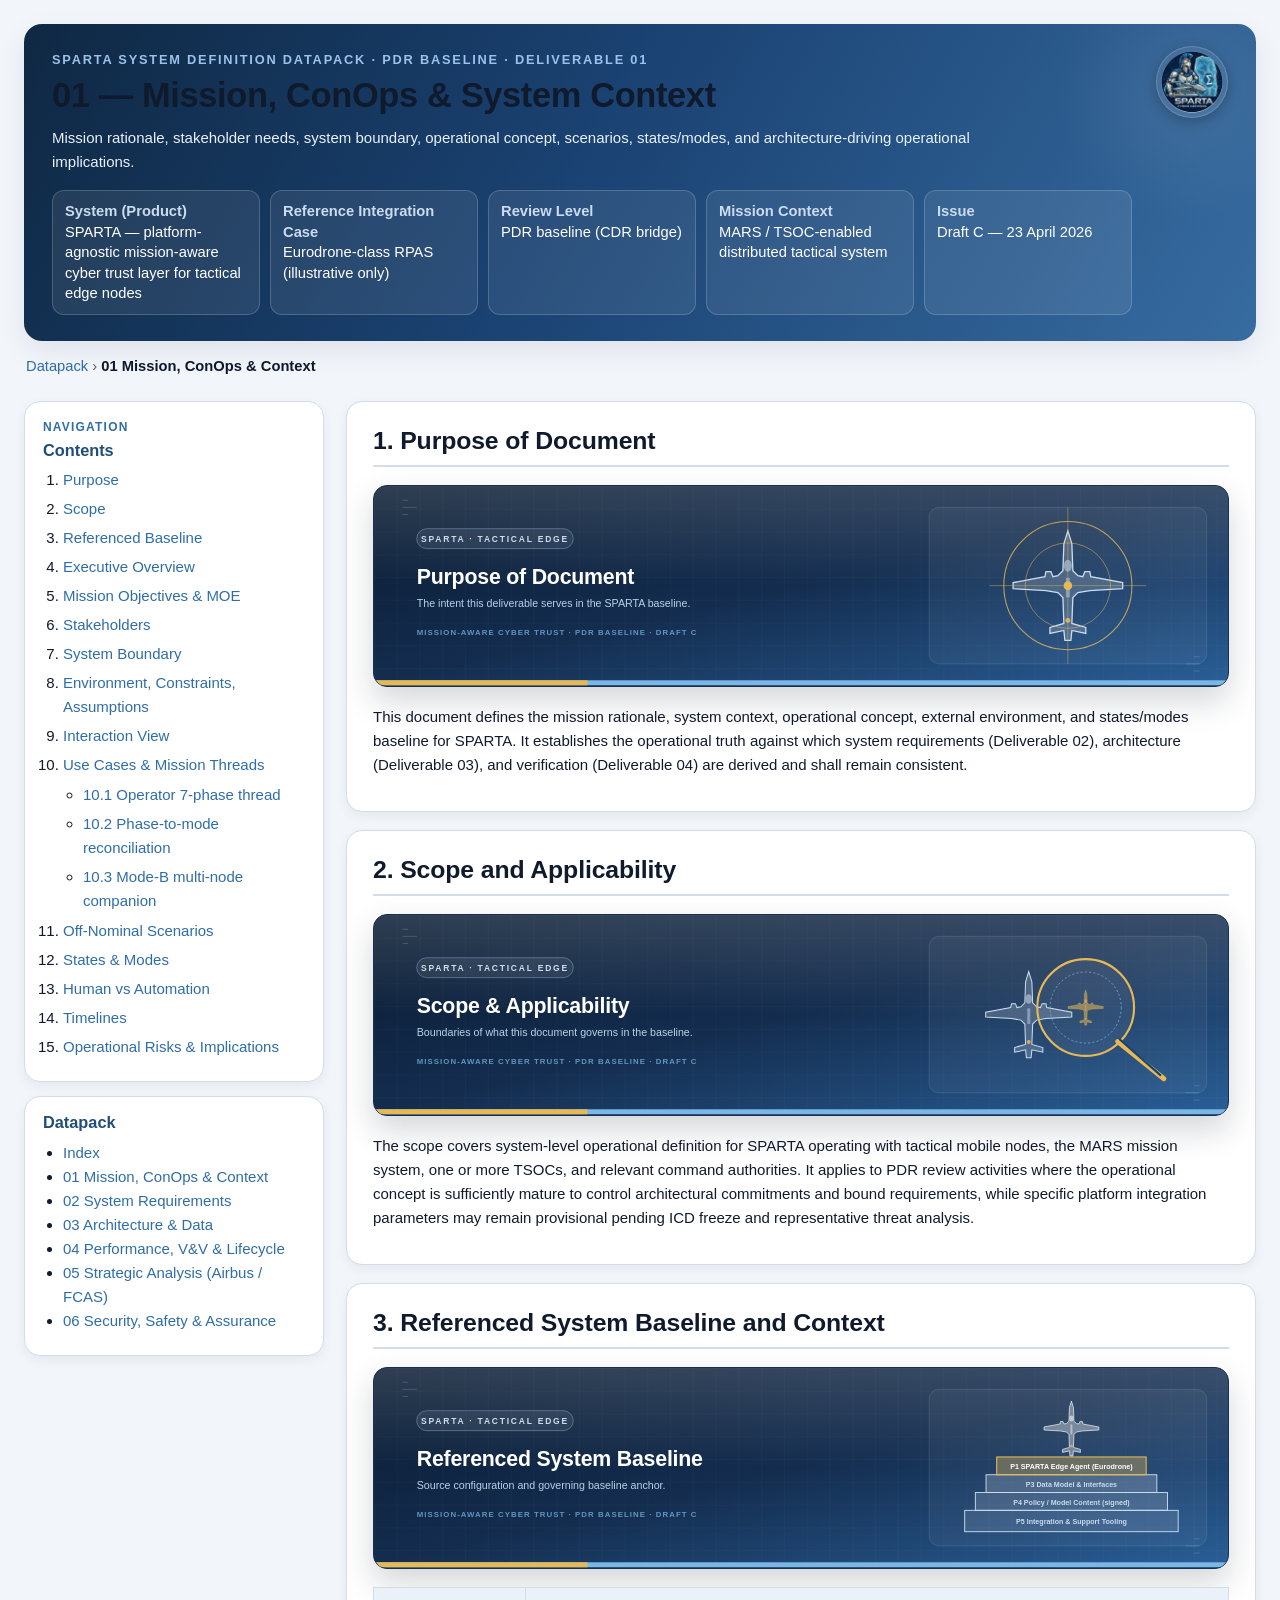
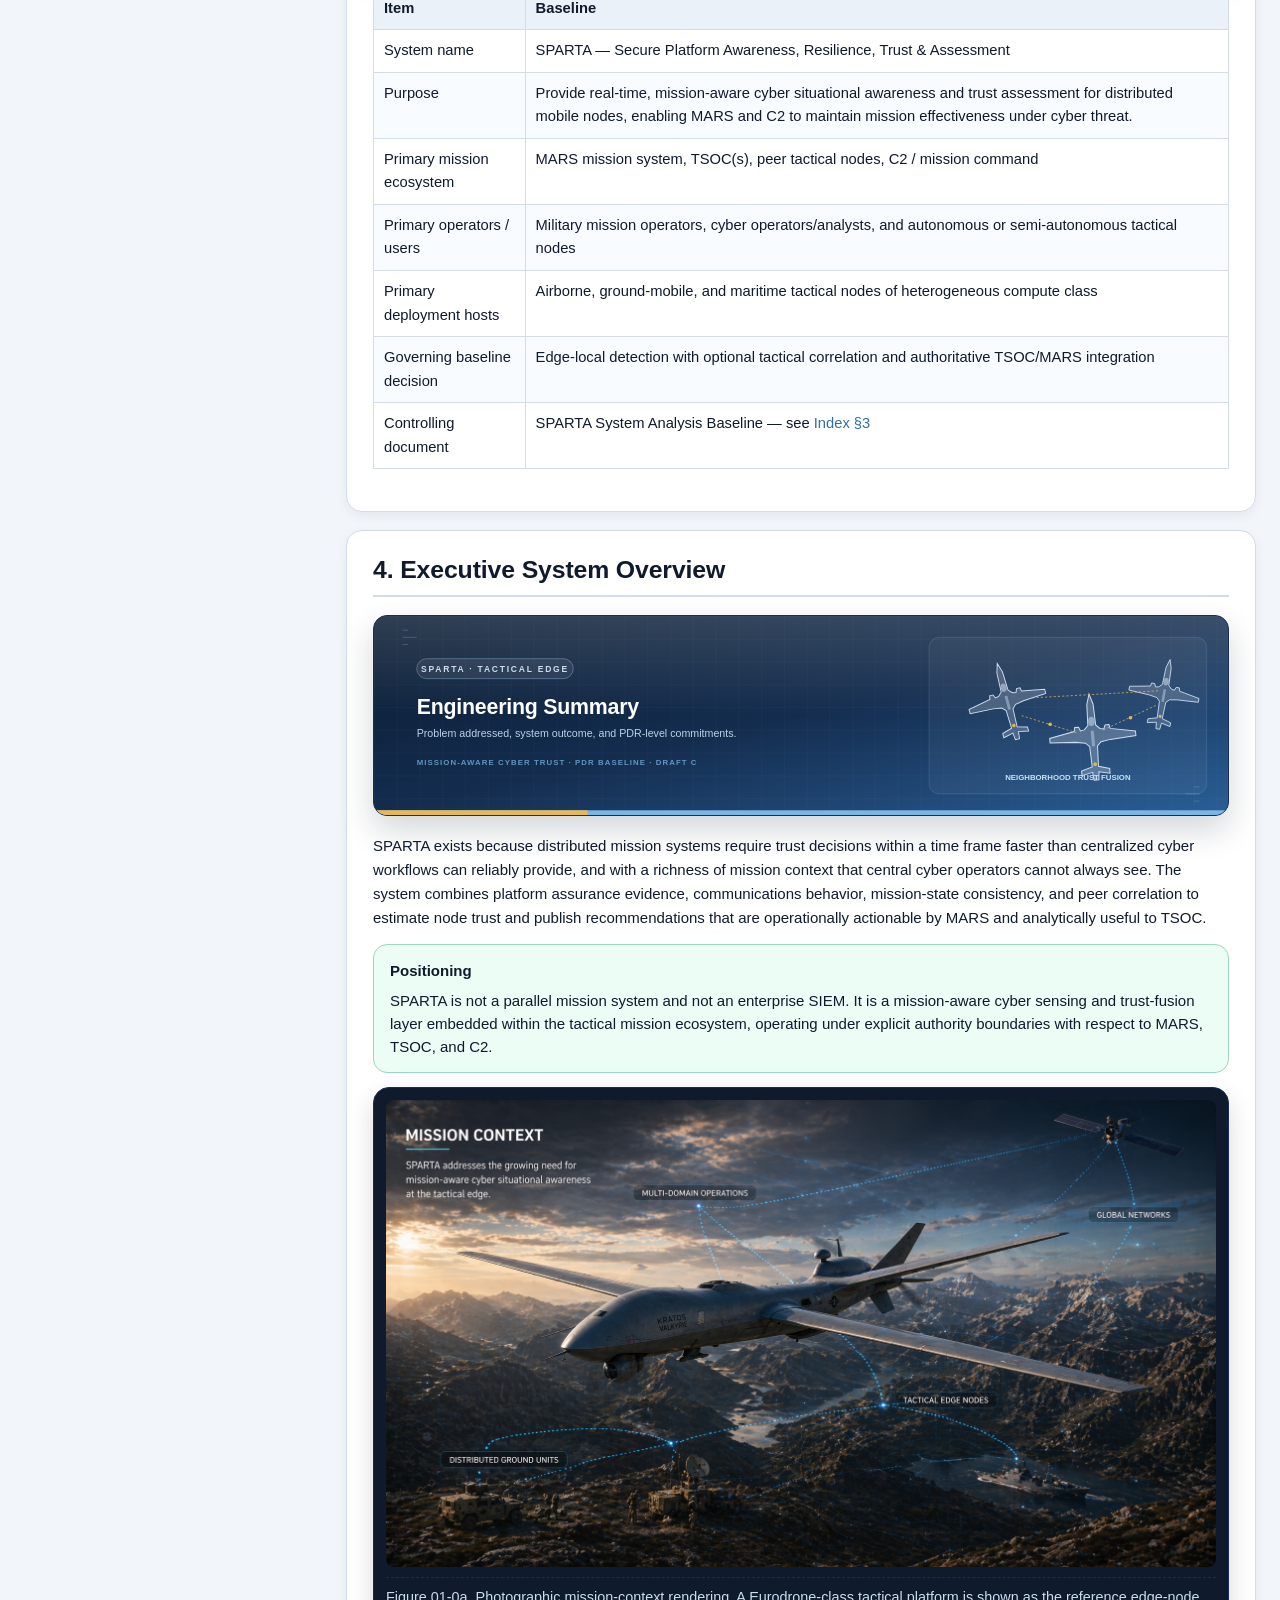
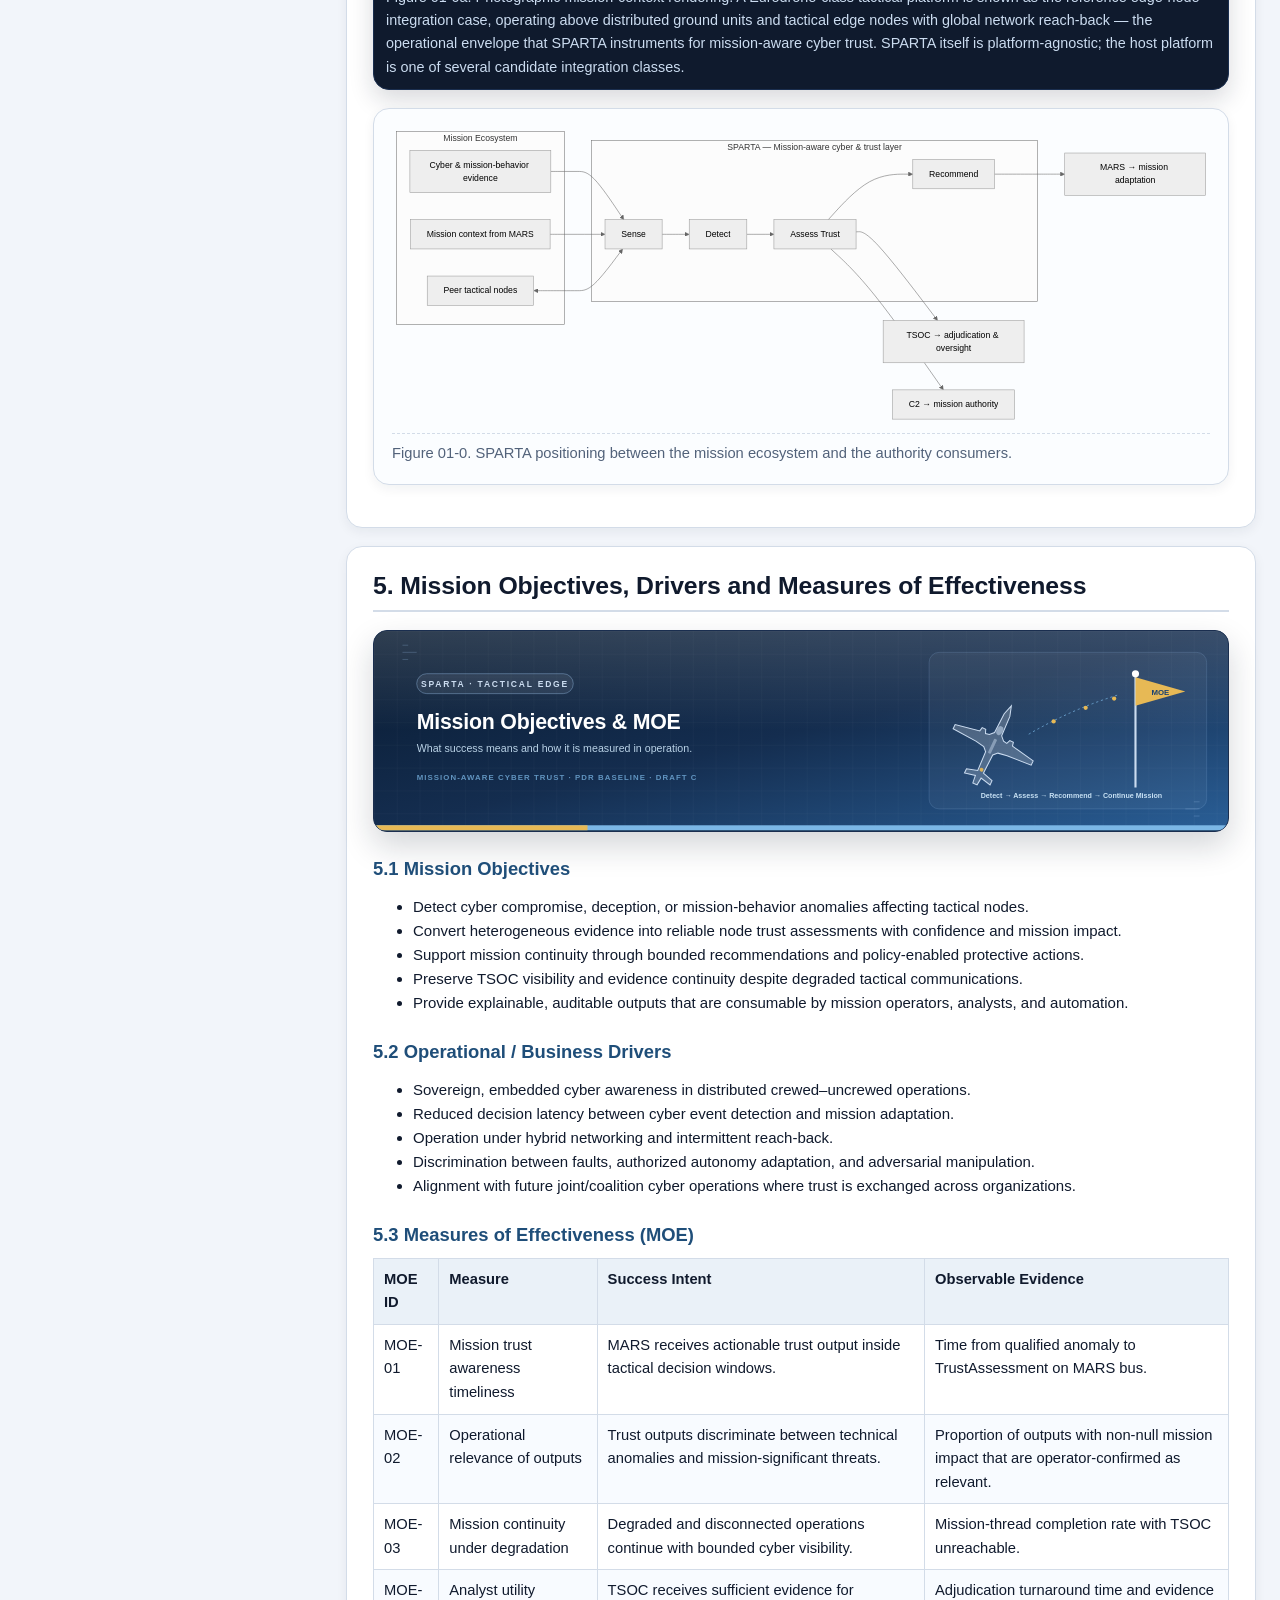
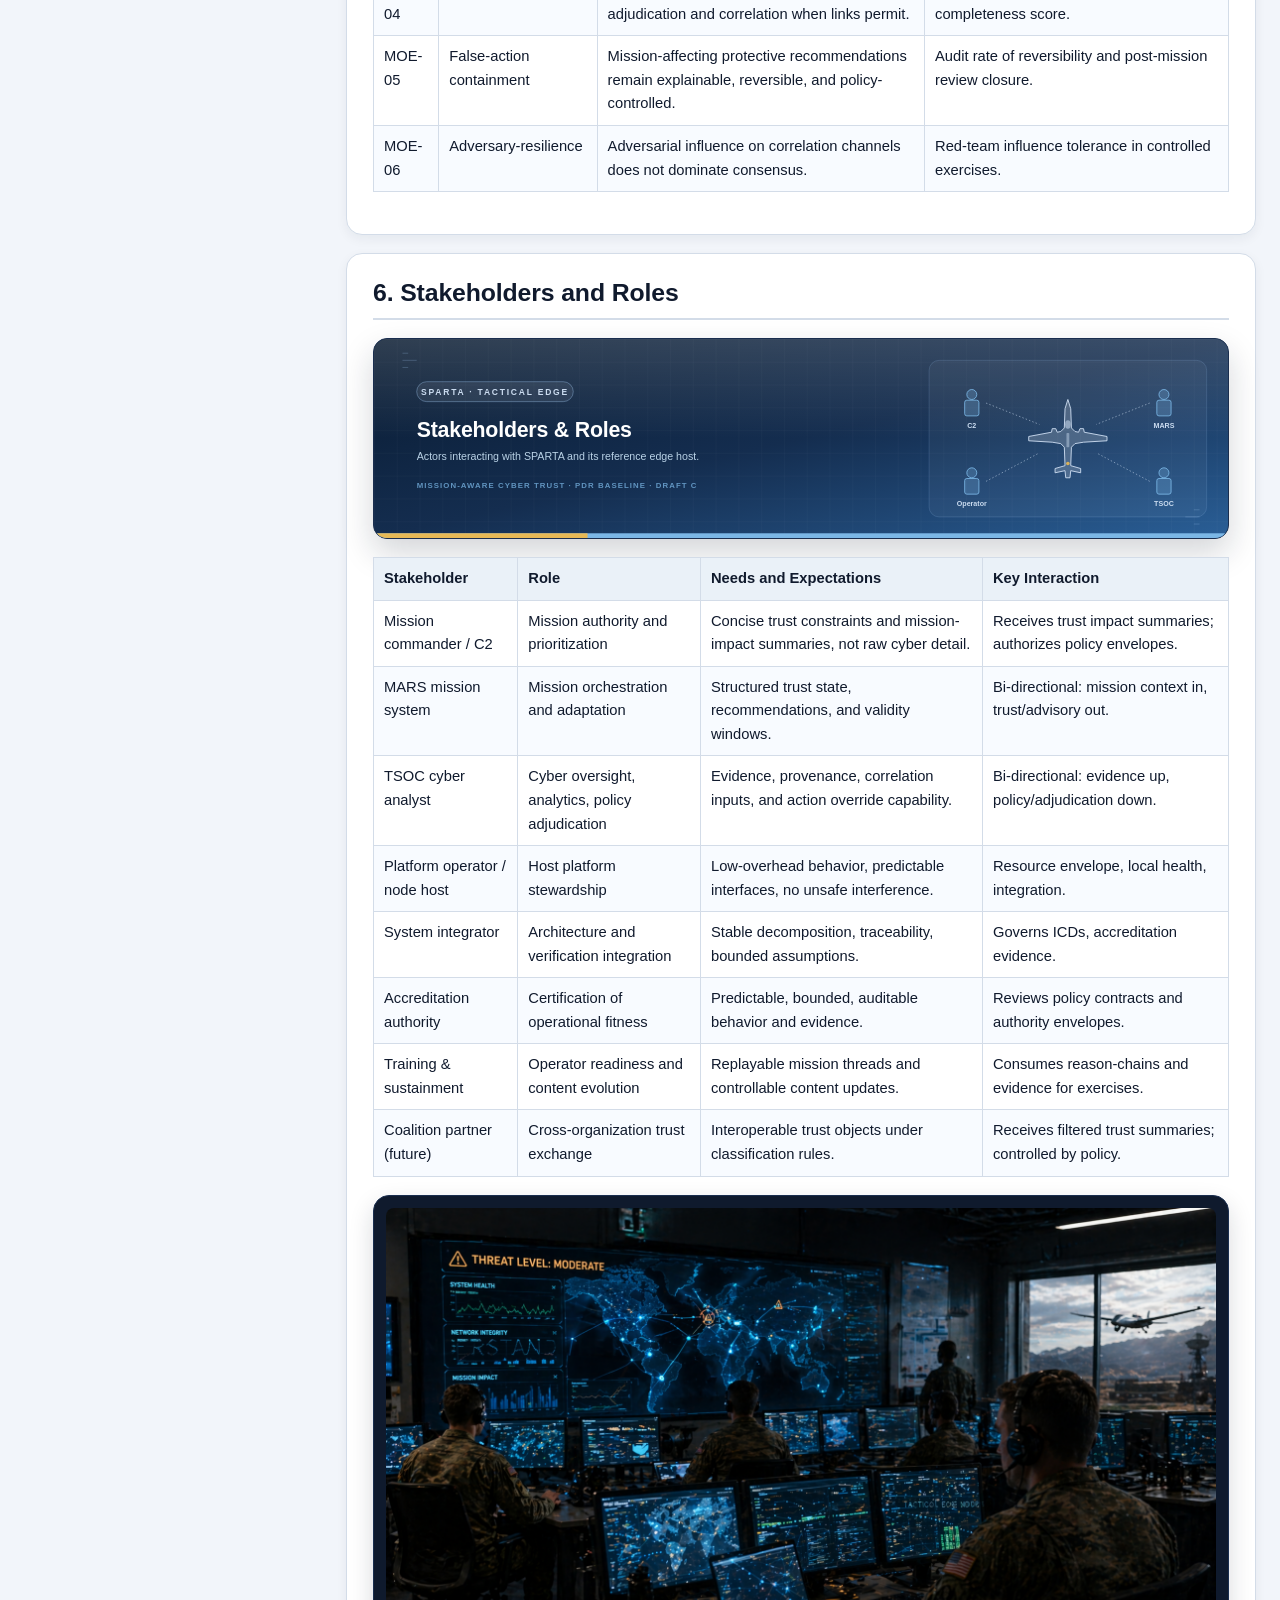
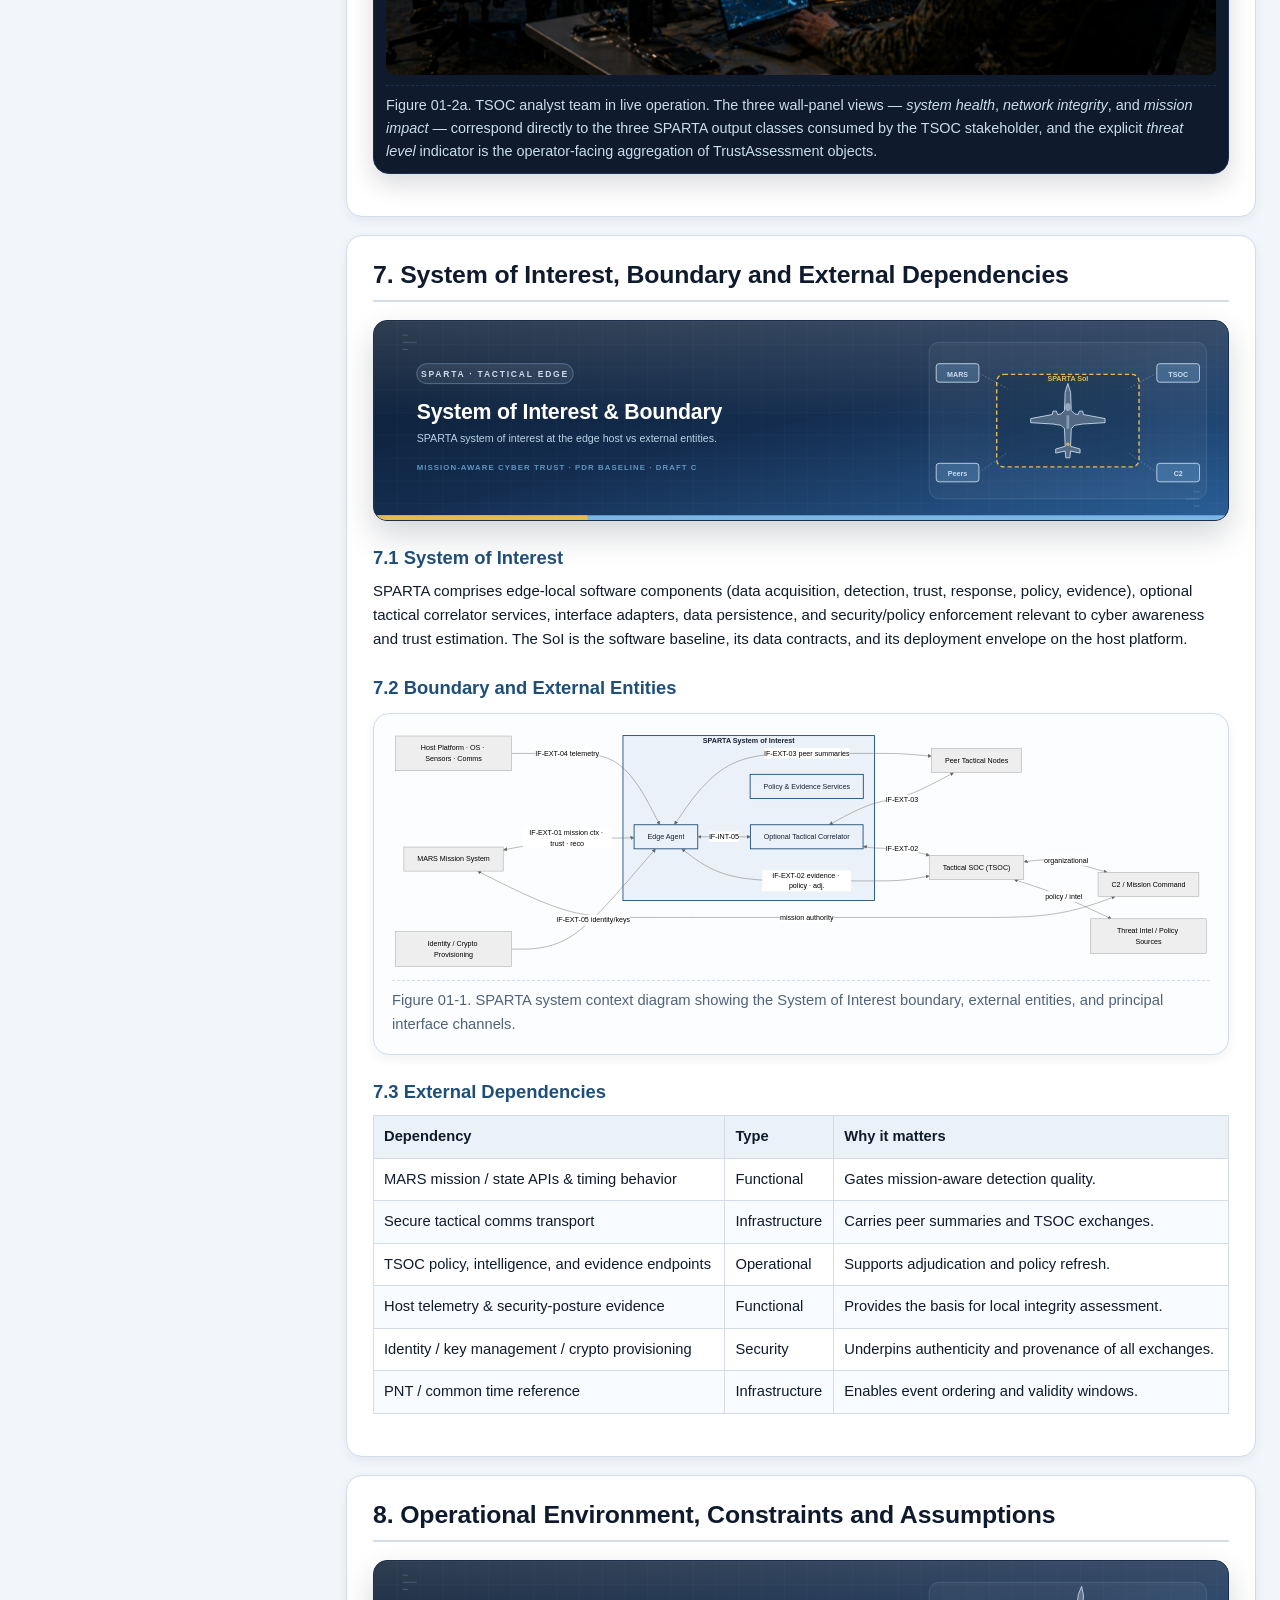
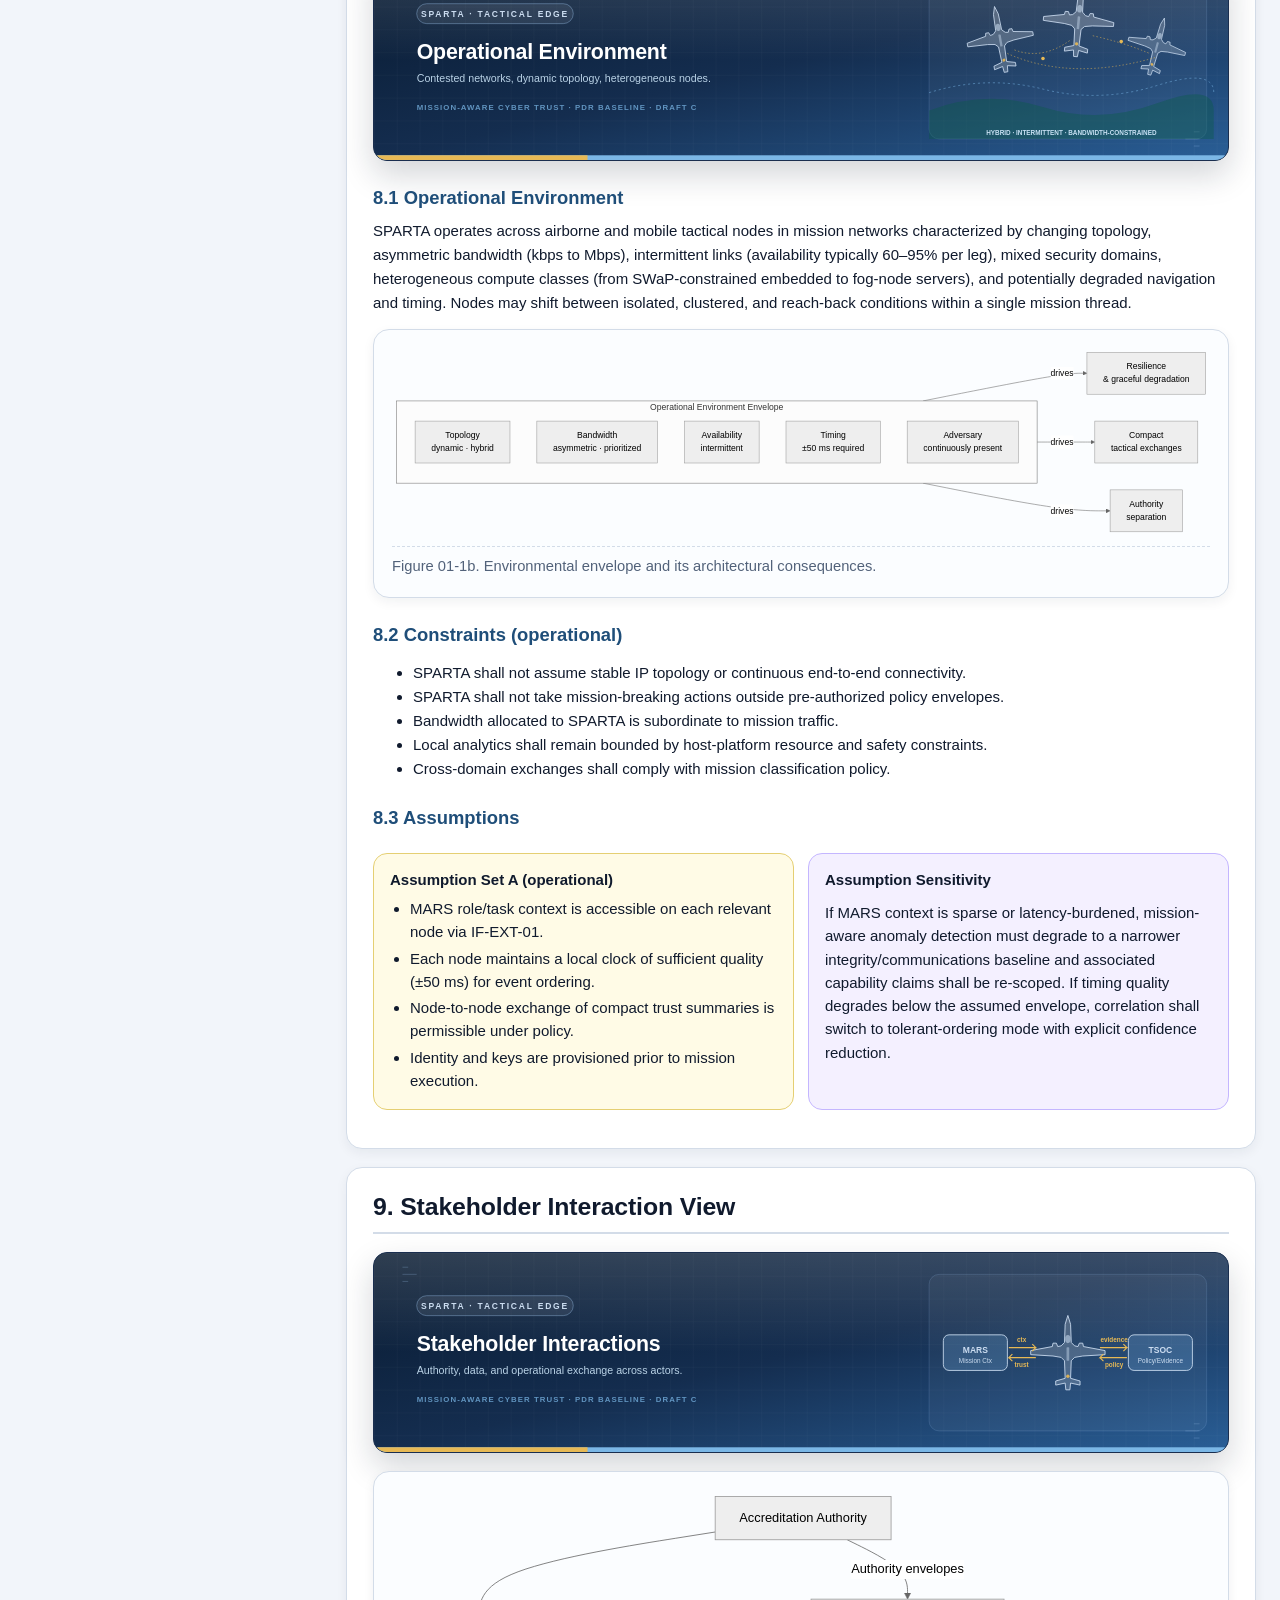
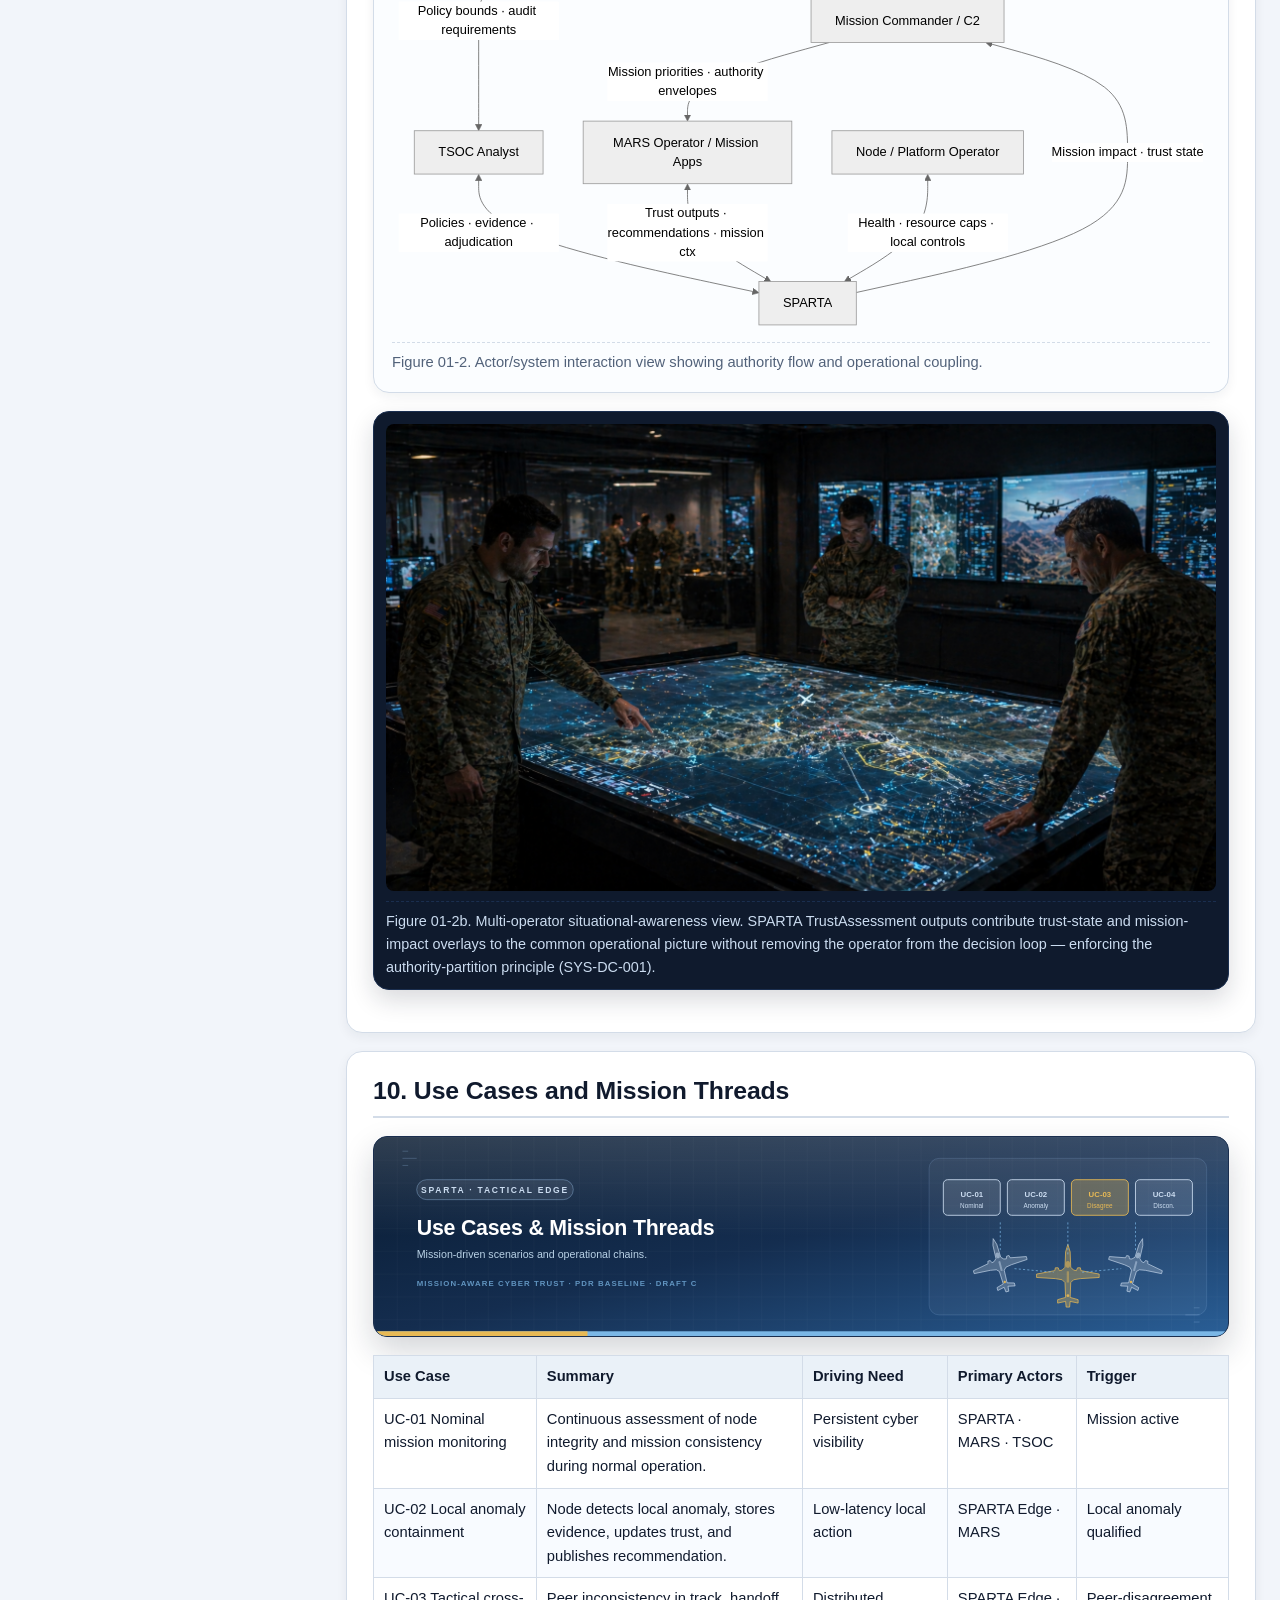
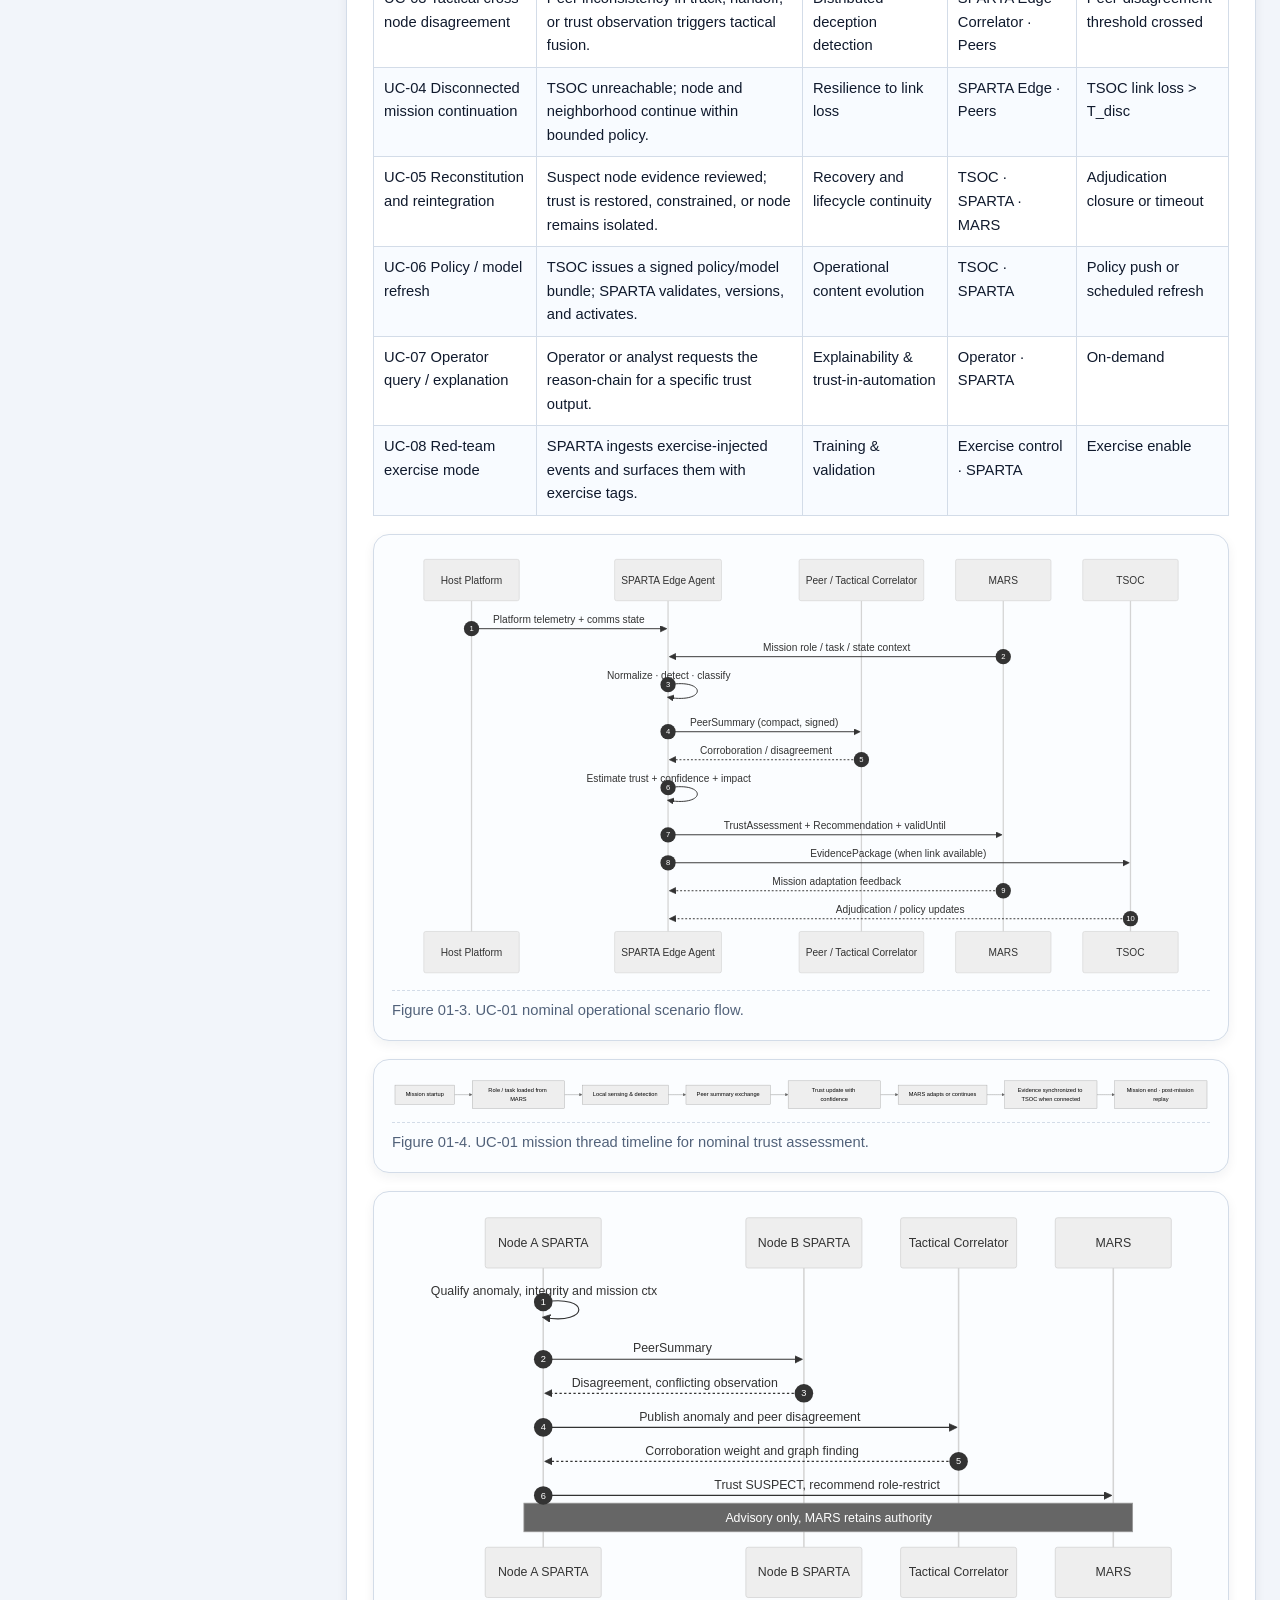
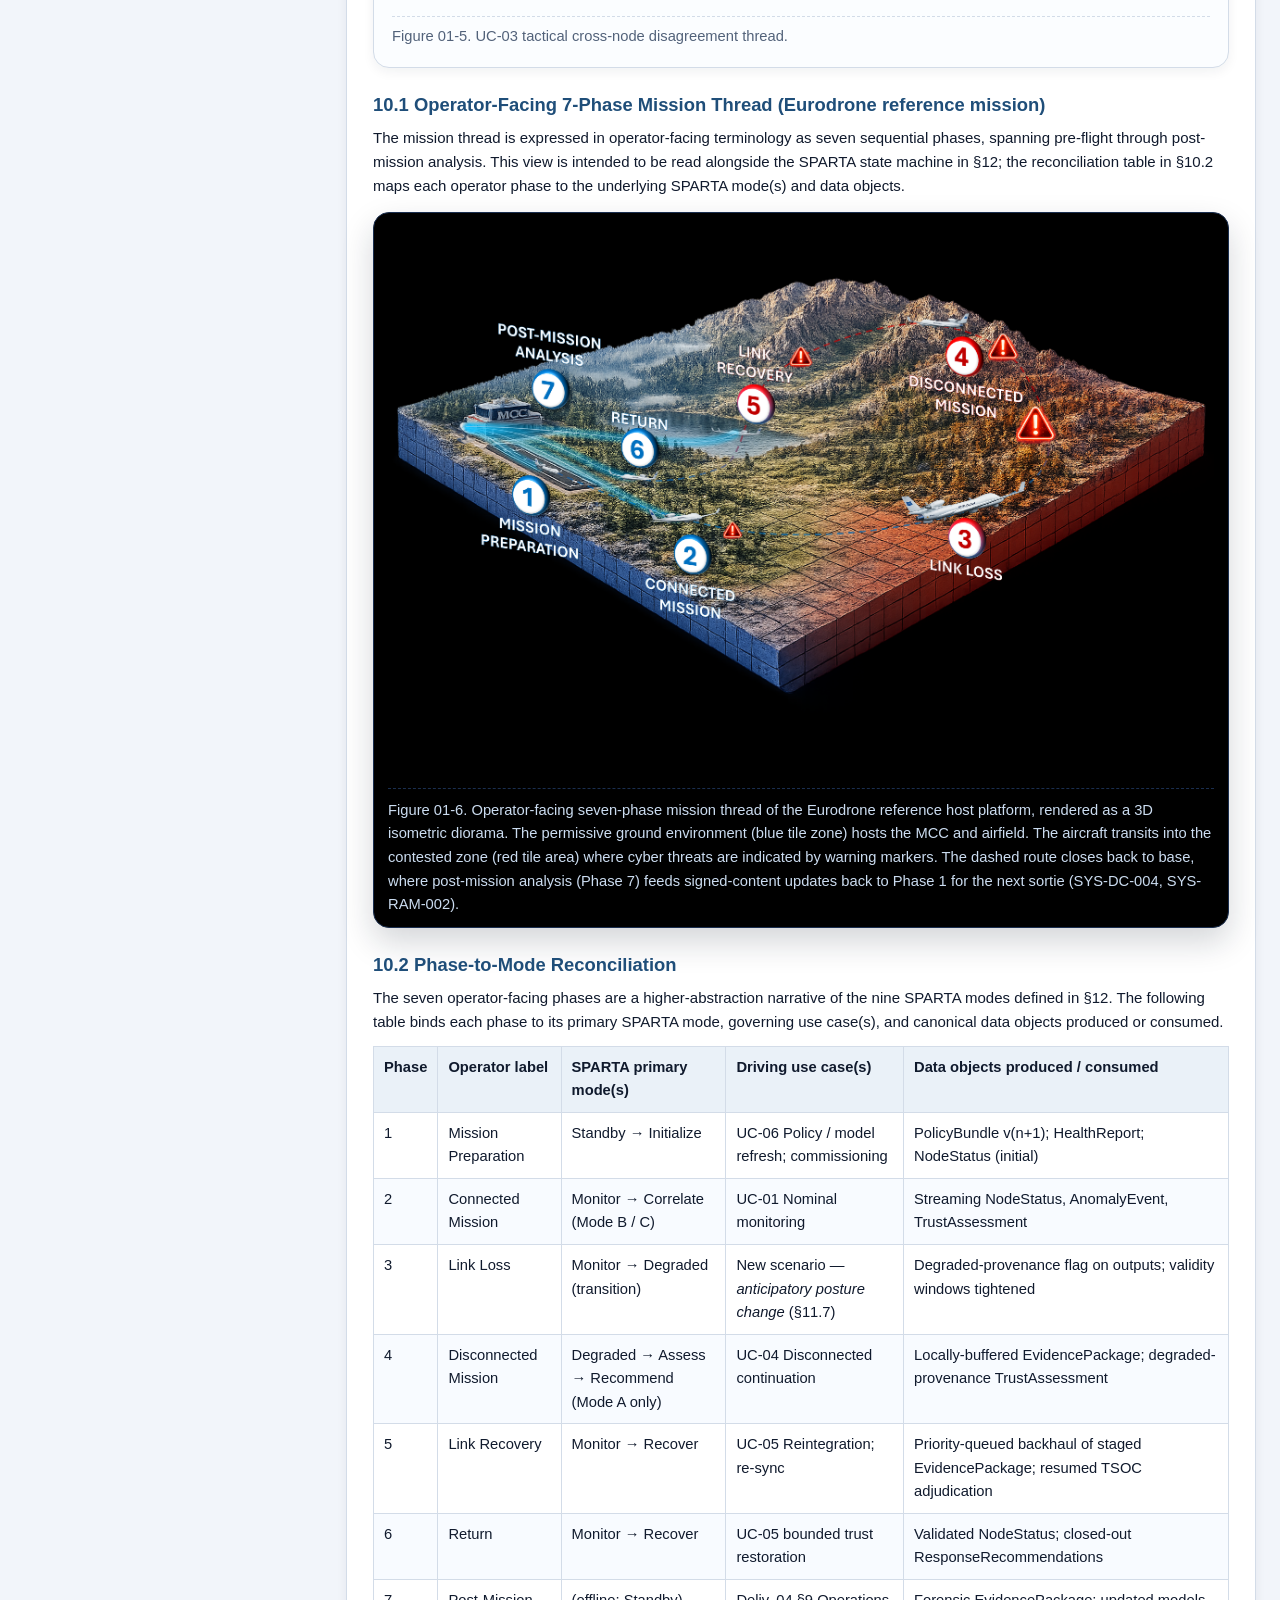
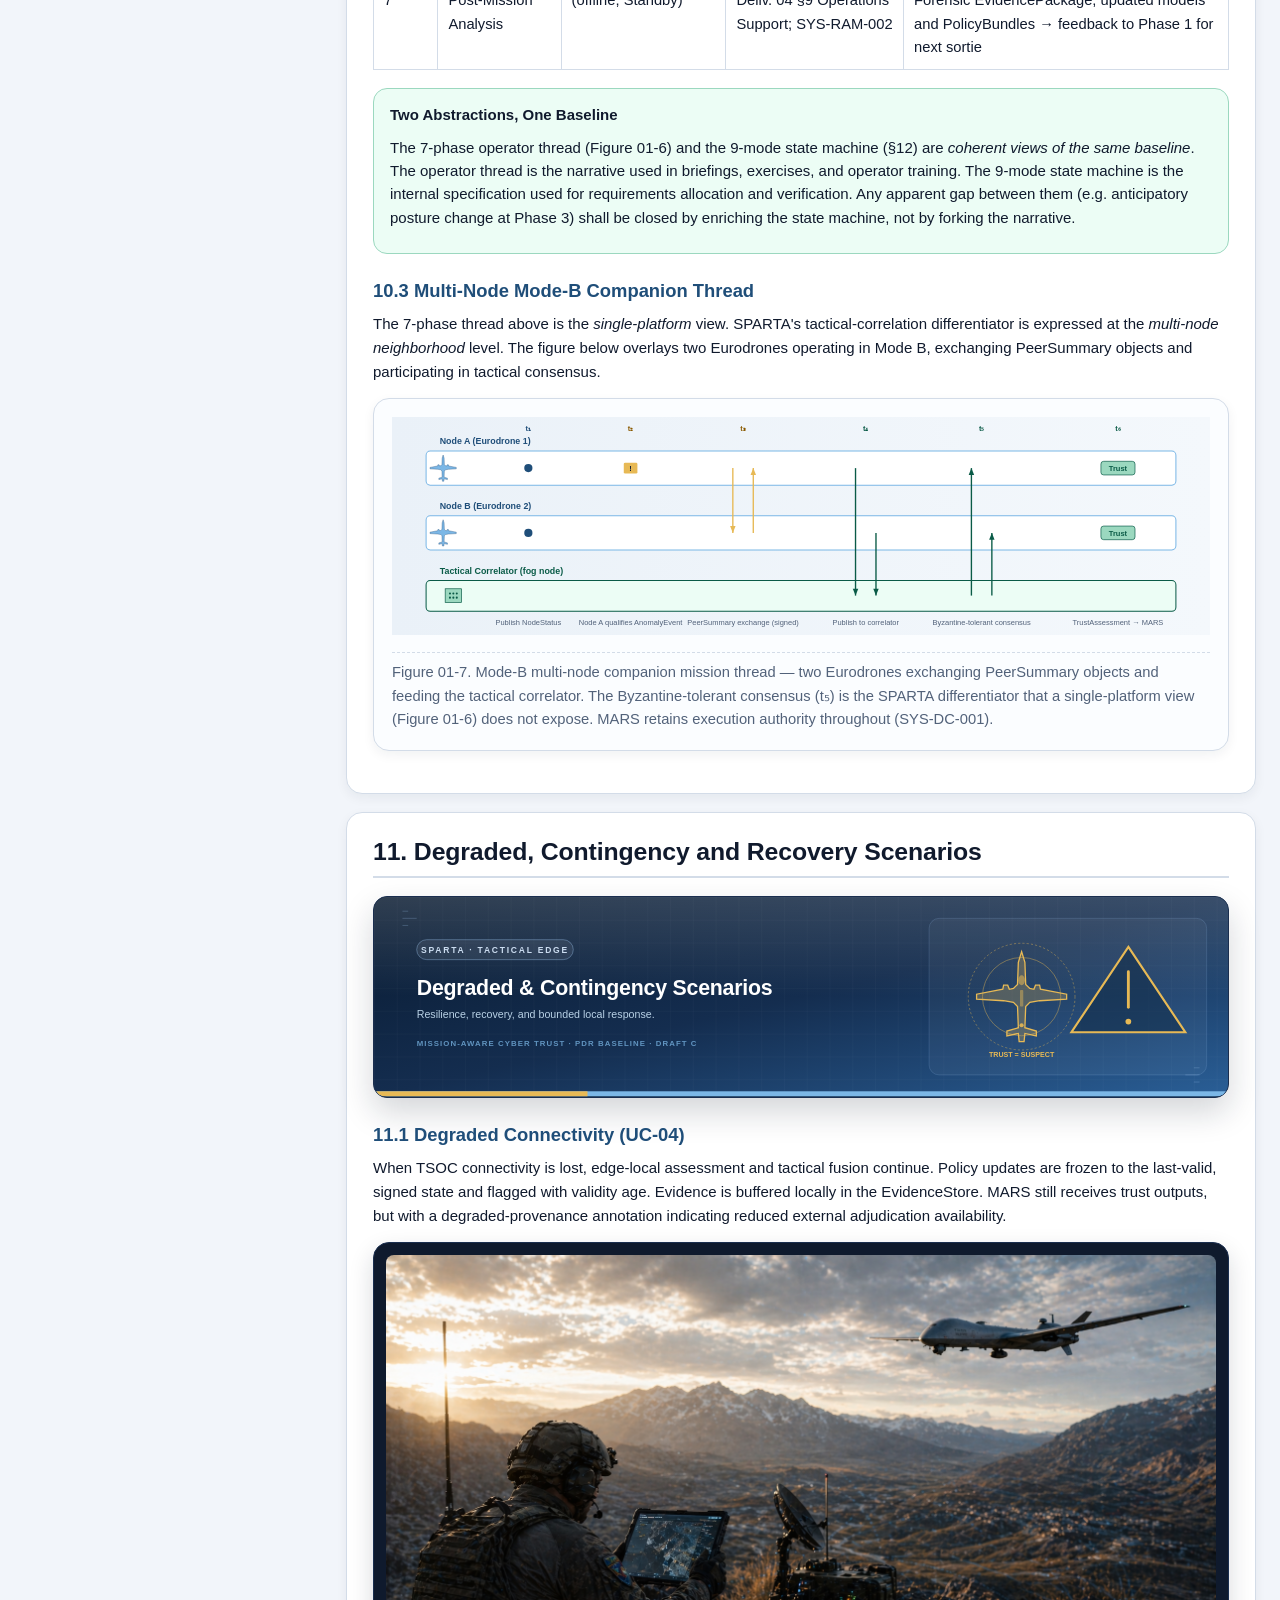
==== SPARTA_system_definition_datapack/01_mission_conops_context.html @ e20ca100 "Initial SPARTA system-definition datapack (Draft C, PDR → CDR bridge) Adds the complete, self-contai" ====
<!DOCTYPE html>
<html lang="en">
<head>
  <title>SPARTA · 01 — Mission, ConOps &amp; System Context</title>
  <meta charset="UTF-8" />
  <meta name="viewport" content="width=device-width, initial-scale=1.0" />
  <link rel="stylesheet" href="style.css" />
  <link rel="icon" type="image/png" sizes="32x32" href="assets/sparta_logo_32.png" />
  <link rel="icon" type="image/png" sizes="64x64" href="assets/sparta_logo_64.png" />
  <link rel="apple-touch-icon" sizes="180x180" href="assets/sparta_logo_180.png" />
  <script src="assets/mermaid.min.js"></script>
  <script>
    (function(){
      if (typeof mermaid !== 'undefined' && mermaid && typeof mermaid.initialize === 'function') {
        mermaid.initialize({ startOnLoad: true, theme: 'neutral', securityLevel: 'loose', flowchart: { curve: 'basis' } });
      } else {
        document.addEventListener('DOMContentLoaded', function(){
          document.querySelectorAll('.mermaid').forEach(function(el){
            var src = (el.textContent || '').trim();
            el.innerHTML = '<div style="padding:12px;border:1px dashed #97a8c2;border-radius:8px;color:#52627a;font-size:.9rem;">Mermaid diagram (renderer not available — source retained below for review).</div><pre style="margin-top:6px">' + src.replace(/[<>&]/g,function(c){return {"<":"&lt;",">":"&gt;","&":"&amp;"}[c];}) + '</pre>';
          });
        });
      }
    })();
  </script>
</head>
<body>
  <div class="page">
    <div class="topbar">
      <div class="logo-mark" aria-hidden="true" title="SPARTA Cyber Defense"><img src="assets/sparta_logo.png" alt="" /></div>
      <div class="kicker">SPARTA System Definition Datapack · PDR Baseline · Deliverable 01</div>
      <h1>01 — Mission, ConOps &amp; System Context</h1>
      <div class="subtitle">Mission rationale, stakeholder needs, system boundary, operational concept, scenarios, states/modes, and architecture-driving operational implications.</div>
      <div class="doc-meta">
        <div class="item"><strong>System (Product)</strong><br>SPARTA — platform-agnostic mission-aware cyber trust layer for tactical edge nodes</div>
        <div class="item"><strong>Reference Integration Case</strong><br>Eurodrone-class RPAS (illustrative only)</div>
        <div class="item"><strong>Review Level</strong><br>PDR baseline (CDR bridge)</div>
        <div class="item"><strong>Mission Context</strong><br>MARS / TSOC-enabled distributed tactical system</div>
        <div class="item"><strong>Issue</strong><br>Draft C — 23 April 2026</div>
      </div>
    </div>

    <div class="breadcrumbs"><a href="index.html">Datapack</a> › <strong>01 Mission, ConOps &amp; Context</strong></div>

    <div class="layout">
      <aside class="sidebar">
        <div class="panel toc">
          <div class="kicker">Navigation</div>
          <h3>Contents</h3>
          <ol>
            <li><a href="#purpose">Purpose</a></li>
            <li><a href="#scope">Scope</a></li>
            <li><a href="#baseline-context">Referenced Baseline</a></li>
            <li><a href="#executive-overview">Executive Overview</a></li>
            <li><a href="#mission-objectives">Mission Objectives &amp; MOE</a></li>
            <li><a href="#stakeholders">Stakeholders</a></li>
            <li><a href="#soi-boundary">System Boundary</a></li>
            <li><a href="#environment">Environment, Constraints, Assumptions</a></li>
            <li><a href="#interaction-view">Interaction View</a></li>
            <li><a href="#use-cases">Use Cases &amp; Mission Threads</a>
              <ul>
                <li><a href="#use-cases">10.1 Operator 7-phase thread</a></li>
                <li><a href="#use-cases">10.2 Phase-to-mode reconciliation</a></li>
                <li><a href="#use-cases">10.3 Mode-B multi-node companion</a></li>
              </ul>
            </li>
            <li><a href="#off-nominal">Off-Nominal Scenarios</a></li>
            <li><a href="#states-modes">States &amp; Modes</a></li>
            <li><a href="#responsibilities">Human vs Automation</a></li>
            <li><a href="#timelines">Timelines</a></li>
            <li><a href="#ops-risks">Operational Risks &amp; Implications</a></li>
          </ol>
        </div>
        <div class="panel">
          <h3>Datapack</h3>
          <ul>
            <li><a href="index.html">Index</a></li>
            <li><a href="01_mission_conops_context.html">01 Mission, ConOps &amp; Context</a></li>
            <li><a href="02_system_requirements.html">02 System Requirements</a></li>
            <li><a href="03_architecture_data_definition.html">03 Architecture &amp; Data</a></li>
            <li><a href="04_performance_vnv_lifecycle.html">04 Performance, V&amp;V &amp; Lifecycle</a></li>
            <li><a href="05_strategic_analysis_airbus_fcas.html">05 Strategic Analysis (Airbus / FCAS)</a></li>
            <li><a href="06_security_safety_assurance.html">06 Security, Safety &amp; Assurance</a></li>
          </ul>
        </div>
      </aside>

      <main class="content">

<section id="purpose">
  <h2>1. Purpose of Document</h2>
  <figure class="hero-illustration">
<svg viewBox="0 0 1200 280" xmlns="http://www.w3.org/2000/svg" role="img" aria-label="Purpose of Document" preserveAspectRatio="xMidYMid meet">
  <defs>
    <linearGradient id="purpose_bg" x1="0" y1="0" x2="1" y2="1">
      <stop offset="0%" stop-color="#081a30"/>
      <stop offset="50%" stop-color="#142d4f"/>
      <stop offset="100%" stop-color="#2a5f97"/>
    </linearGradient>
    <linearGradient id="purpose_glow" x1="0" y1="0" x2="0" y2="1">
      <stop offset="0%" stop-color="#ffffff" stop-opacity="0.16"/>
      <stop offset="100%" stop-color="#ffffff" stop-opacity="0"/>
    </linearGradient>
    <radialGradient id="purpose_halo" cx="50%" cy="50%" r="50%">
      <stop offset="0%" stop-color="#ffffff" stop-opacity="0.16"/>
      <stop offset="100%" stop-color="#ffffff" stop-opacity="0"/>
    </radialGradient>
    <pattern id="purpose_grid" width="32" height="32" patternUnits="userSpaceOnUse">
      <path d="M 32 0 L 0 0 0 32" fill="none" stroke="#ffffff" stroke-opacity="0.06" stroke-width="1"/>
    </pattern>
  </defs>
  <rect width="1200" height="280" fill="url(#purpose_bg)"/>
  <rect width="1200" height="280" fill="url(#purpose_grid)"/>
  <rect width="1200" height="140" fill="url(#purpose_glow)"/>
  <g stroke="#9bc2ea" stroke-opacity="0.35" stroke-width="1">
    <line x1="40" y1="20" x2="48" y2="20"/>
    <line x1="40" y1="30" x2="60" y2="30"/>
    <line x1="40" y1="40" x2="48" y2="40"/>
    <line x1="1160" y1="260" x2="1152" y2="260"/>
    <line x1="1160" y1="250" x2="1140" y2="250"/>
    <line x1="1160" y1="240" x2="1152" y2="240"/>
  </g>
  <rect x="60" y="60" width="220" height="28" rx="14" fill="#ffffff" fill-opacity="0.07" stroke="#9bc2ea" stroke-opacity="0.55"/>
  <text x="170" y="79" fill="#cbdcf0" font-family="Inter, Segoe UI, sans-serif" font-size="12" font-weight="700" text-anchor="middle" letter-spacing="2.5">SPARTA · TACTICAL EDGE</text>
  <text x="60" y="138" fill="#ffffff" font-family="Inter, Segoe UI, sans-serif" font-size="30" font-weight="700" letter-spacing="-0.3">Purpose of Document</text>
  <text x="60" y="170" fill="#c8e1f4" font-family="Inter, Segoe UI, sans-serif" font-size="15" font-weight="400" opacity="0.92">The intent this deliverable serves in the SPARTA baseline.</text>
  <text x="60" y="210" fill="#7bb7e6" font-family="Inter, Segoe UI, sans-serif" font-size="11" font-weight="600" opacity="0.75" letter-spacing="1.5">MISSION-AWARE CYBER TRUST · PDR BASELINE · DRAFT C</text>
  <g transform="translate(780 30)">
    <rect x="0" y="0" width="390" height="220" rx="14" fill="#ffffff" fill-opacity="0.04" stroke="#9bc2ea" stroke-opacity="0.25" stroke-width="1"/>
    <g transform="translate(195 110) scale(1.4) rotate(0)">
        <path d="M 0 -55 L 4 -42 L 5 -15 L 10 -10 L 15 -9 L 17 -14 L 22 -14 L 23 -9 L 55 -3 L 55 3 L 22 5 L 10 7 L 5 12 L 4 38 L 18 42 L 18 48 L 4 45 L 3 55 L -3 55 L -4 45 L -18 48 L -18 42 L -4 38 L -5 12 L -10 7 L -22 5 L -55 3 L -55 -3 L -23 -9 L -22 -14 L -17 -14 L -15 -9 L -10 -10 L -5 -15 L -4 -42 Z" fill="#ffffff" fill-opacity="0.18" stroke="#cbdcf0" stroke-width="1.3"/>
        <ellipse cx="0" cy="-20" rx="4" ry="6" fill="#cbdcf0" fill-opacity="0.55"/>
        <rect x="-2" y="-8" width="4" height="20" rx="1" fill="#cbdcf0" fill-opacity="0.45"/>
        <circle cx="0" cy="35" r="2.5" fill="#e7b955" fill-opacity="0.9"/>
      </g>
        <circle cx="195" cy="110" r="90" fill="none" stroke="#e7b955" stroke-width="1.5" opacity="0.8"/>
        <circle cx="195" cy="110" r="60" fill="none" stroke="#e7b955" stroke-width="1" opacity="0.7"/>
        <line x1="85" y1="110" x2="305" y2="110" stroke="#e7b955" stroke-width="1" opacity="0.6"/>
        <line x1="195" y1="0" x2="195" y2="220" stroke="#e7b955" stroke-width="1" opacity="0.6"/>
        <circle cx="195" cy="110" r="6" fill="#e7b955"/>
  </g>
  <rect x="0" y="273" width="1200" height="7" fill="#7bb7e6"/>
  <rect x="0" y="273" width="300" height="7" fill="#e7b955"/>
</svg>
</figure>
  <p>This document defines the mission rationale, system context, operational concept, external environment, and states/modes baseline for SPARTA. It establishes the operational truth against which system requirements (Deliverable 02), architecture (Deliverable 03), and verification (Deliverable 04) are derived and shall remain consistent.</p>
</section>

<section id="scope">
  <h2>2. Scope and Applicability</h2>
  <figure class="hero-illustration">
<svg viewBox="0 0 1200 280" xmlns="http://www.w3.org/2000/svg" role="img" aria-label="Scope &amp; Applicability" preserveAspectRatio="xMidYMid meet">
  <defs>
    <linearGradient id="scope_bg" x1="0" y1="0" x2="1" y2="1">
      <stop offset="0%" stop-color="#081a30"/>
      <stop offset="50%" stop-color="#142d4f"/>
      <stop offset="100%" stop-color="#2a5f97"/>
    </linearGradient>
    <linearGradient id="scope_glow" x1="0" y1="0" x2="0" y2="1">
      <stop offset="0%" stop-color="#ffffff" stop-opacity="0.16"/>
      <stop offset="100%" stop-color="#ffffff" stop-opacity="0"/>
    </linearGradient>
    <radialGradient id="scope_halo" cx="50%" cy="50%" r="50%">
      <stop offset="0%" stop-color="#ffffff" stop-opacity="0.16"/>
      <stop offset="100%" stop-color="#ffffff" stop-opacity="0"/>
    </radialGradient>
    <pattern id="scope_grid" width="32" height="32" patternUnits="userSpaceOnUse">
      <path d="M 32 0 L 0 0 0 32" fill="none" stroke="#ffffff" stroke-opacity="0.06" stroke-width="1"/>
    </pattern>
  </defs>
  <rect width="1200" height="280" fill="url(#scope_bg)"/>
  <rect width="1200" height="280" fill="url(#scope_grid)"/>
  <rect width="1200" height="140" fill="url(#scope_glow)"/>
  <g stroke="#9bc2ea" stroke-opacity="0.35" stroke-width="1">
    <line x1="40" y1="20" x2="48" y2="20"/>
    <line x1="40" y1="30" x2="60" y2="30"/>
    <line x1="40" y1="40" x2="48" y2="40"/>
    <line x1="1160" y1="260" x2="1152" y2="260"/>
    <line x1="1160" y1="250" x2="1140" y2="250"/>
    <line x1="1160" y1="240" x2="1152" y2="240"/>
  </g>
  <rect x="60" y="60" width="220" height="28" rx="14" fill="#ffffff" fill-opacity="0.07" stroke="#9bc2ea" stroke-opacity="0.55"/>
  <text x="170" y="79" fill="#cbdcf0" font-family="Inter, Segoe UI, sans-serif" font-size="12" font-weight="700" text-anchor="middle" letter-spacing="2.5">SPARTA · TACTICAL EDGE</text>
  <text x="60" y="138" fill="#ffffff" font-family="Inter, Segoe UI, sans-serif" font-size="30" font-weight="700" letter-spacing="-0.3">Scope &amp; Applicability</text>
  <text x="60" y="170" fill="#c8e1f4" font-family="Inter, Segoe UI, sans-serif" font-size="15" font-weight="400" opacity="0.92">Boundaries of what this document governs in the baseline.</text>
  <text x="60" y="210" fill="#7bb7e6" font-family="Inter, Segoe UI, sans-serif" font-size="11" font-weight="600" opacity="0.75" letter-spacing="1.5">MISSION-AWARE CYBER TRUST · PDR BASELINE · DRAFT C</text>
  <g transform="translate(780 30)">
    <rect x="0" y="0" width="390" height="220" rx="14" fill="#ffffff" fill-opacity="0.04" stroke="#9bc2ea" stroke-opacity="0.25" stroke-width="1"/>
    <g transform="translate(140 110) scale(1.1) rotate(0)">
        <path d="M 0 -55 L 4 -42 L 5 -15 L 10 -10 L 15 -9 L 17 -14 L 22 -14 L 23 -9 L 55 -3 L 55 3 L 22 5 L 10 7 L 5 12 L 4 38 L 18 42 L 18 48 L 4 45 L 3 55 L -3 55 L -4 45 L -18 48 L -18 42 L -4 38 L -5 12 L -10 7 L -22 5 L -55 3 L -55 -3 L -23 -9 L -22 -14 L -17 -14 L -15 -9 L -10 -10 L -5 -15 L -4 -42 Z" fill="#ffffff" fill-opacity="0.18" stroke="#cbdcf0" stroke-width="1.3"/>
        <ellipse cx="0" cy="-20" rx="4" ry="6" fill="#cbdcf0" fill-opacity="0.55"/>
        <rect x="-2" y="-8" width="4" height="20" rx="1" fill="#cbdcf0" fill-opacity="0.45"/>
        <circle cx="0" cy="35" r="2.5" fill="#e7b955" fill-opacity="0.9"/>
      </g>
        <circle cx="220" cy="100" r="68" fill="#ffffff" fill-opacity="0.05" stroke="#e7b955" stroke-width="3"/>
        <circle cx="220" cy="100" r="50" fill="none" stroke="#7bb7e6" stroke-width="1" stroke-dasharray="3 3"/>
        <line x1="265" y1="148" x2="330" y2="200" stroke="#e7b955" stroke-width="7" stroke-linecap="round"/>
        <line x1="268" y1="145" x2="325" y2="195" stroke="#1a4272" stroke-width="3" stroke-linecap="round"/>
        <g transform="translate(220 100) scale(0.45) rotate(0)">
        <path d="M 0 -55 L 4 -42 L 5 -15 L 10 -10 L 15 -9 L 17 -14 L 22 -14 L 23 -9 L 55 -3 L 55 3 L 22 5 L 10 7 L 5 12 L 4 38 L 18 42 L 18 48 L 4 45 L 3 55 L -3 55 L -4 45 L -18 48 L -18 42 L -4 38 L -5 12 L -10 7 L -22 5 L -55 3 L -55 -3 L -23 -9 L -22 -14 L -17 -14 L -15 -9 L -10 -10 L -5 -15 L -4 -42 Z" fill="#e7b955" fill-opacity="0.55" stroke="#e7b955" stroke-width="1"/>
        <ellipse cx="0" cy="-20" rx="4" ry="6" fill="#e7b955" fill-opacity="0.55"/>
        <rect x="-2" y="-8" width="4" height="20" rx="1" fill="#e7b955" fill-opacity="0.45"/>
        <circle cx="0" cy="35" r="2.5" fill="#e7b955" fill-opacity="0.9"/>
      </g>
  </g>
  <rect x="0" y="273" width="1200" height="7" fill="#7bb7e6"/>
  <rect x="0" y="273" width="300" height="7" fill="#e7b955"/>
</svg>
</figure>
  <p>The scope covers system-level operational definition for SPARTA operating with tactical mobile nodes, the MARS mission system, one or more TSOCs, and relevant command authorities. It applies to PDR review activities where the operational concept is sufficiently mature to control architectural commitments and bound requirements, while specific platform integration parameters may remain provisional pending ICD freeze and representative threat analysis.</p>
</section>

<section id="baseline-context">
  <h2>3. Referenced System Baseline and Context</h2>
  <figure class="hero-illustration">
<svg viewBox="0 0 1200 280" xmlns="http://www.w3.org/2000/svg" role="img" aria-label="Referenced System Baseline" preserveAspectRatio="xMidYMid meet">
  <defs>
    <linearGradient id="baseline_bg" x1="0" y1="0" x2="1" y2="1">
      <stop offset="0%" stop-color="#081a30"/>
      <stop offset="50%" stop-color="#142d4f"/>
      <stop offset="100%" stop-color="#2a5f97"/>
    </linearGradient>
    <linearGradient id="baseline_glow" x1="0" y1="0" x2="0" y2="1">
      <stop offset="0%" stop-color="#ffffff" stop-opacity="0.16"/>
      <stop offset="100%" stop-color="#ffffff" stop-opacity="0"/>
    </linearGradient>
    <radialGradient id="baseline_halo" cx="50%" cy="50%" r="50%">
      <stop offset="0%" stop-color="#ffffff" stop-opacity="0.16"/>
      <stop offset="100%" stop-color="#ffffff" stop-opacity="0"/>
    </radialGradient>
    <pattern id="baseline_grid" width="32" height="32" patternUnits="userSpaceOnUse">
      <path d="M 32 0 L 0 0 0 32" fill="none" stroke="#ffffff" stroke-opacity="0.06" stroke-width="1"/>
    </pattern>
  </defs>
  <rect width="1200" height="280" fill="url(#baseline_bg)"/>
  <rect width="1200" height="280" fill="url(#baseline_grid)"/>
  <rect width="1200" height="140" fill="url(#baseline_glow)"/>
  <g stroke="#9bc2ea" stroke-opacity="0.35" stroke-width="1">
    <line x1="40" y1="20" x2="48" y2="20"/>
    <line x1="40" y1="30" x2="60" y2="30"/>
    <line x1="40" y1="40" x2="48" y2="40"/>
    <line x1="1160" y1="260" x2="1152" y2="260"/>
    <line x1="1160" y1="250" x2="1140" y2="250"/>
    <line x1="1160" y1="240" x2="1152" y2="240"/>
  </g>
  <rect x="60" y="60" width="220" height="28" rx="14" fill="#ffffff" fill-opacity="0.07" stroke="#9bc2ea" stroke-opacity="0.55"/>
  <text x="170" y="79" fill="#cbdcf0" font-family="Inter, Segoe UI, sans-serif" font-size="12" font-weight="700" text-anchor="middle" letter-spacing="2.5">SPARTA · TACTICAL EDGE</text>
  <text x="60" y="138" fill="#ffffff" font-family="Inter, Segoe UI, sans-serif" font-size="30" font-weight="700" letter-spacing="-0.3">Referenced System Baseline</text>
  <text x="60" y="170" fill="#c8e1f4" font-family="Inter, Segoe UI, sans-serif" font-size="15" font-weight="400" opacity="0.92">Source configuration and governing baseline anchor.</text>
  <text x="60" y="210" fill="#7bb7e6" font-family="Inter, Segoe UI, sans-serif" font-size="11" font-weight="600" opacity="0.75" letter-spacing="1.5">MISSION-AWARE CYBER TRUST · PDR BASELINE · DRAFT C</text>
  <g transform="translate(780 30)">
    <rect x="0" y="0" width="390" height="220" rx="14" fill="#ffffff" fill-opacity="0.04" stroke="#9bc2ea" stroke-opacity="0.25" stroke-width="1"/>
    <rect x="50" y="170" width="300" height="30" fill="#ffffff" fill-opacity="0.1" stroke="#cbdcf0" stroke-width="1.3"/>
        <text x="200" y="189" fill="#cbdcf0" font-family="Inter,Segoe UI,sans-serif" font-size="10" font-weight="700" text-anchor="middle">P5 Integration &amp; Support Tooling</text>
        <rect x="65" y="145" width="270" height="25" fill="#ffffff" fill-opacity="0.14" stroke="#cbdcf0" stroke-width="1.3"/>
        <text x="200" y="162" fill="#cbdcf0" font-family="Inter,Segoe UI,sans-serif" font-size="10" font-weight="700" text-anchor="middle">P4 Policy / Model Content (signed)</text>
        <rect x="80" y="120" width="240" height="25" fill="#ffffff" fill-opacity="0.18" stroke="#cbdcf0" stroke-width="1.3"/>
        <text x="200" y="137" fill="#cbdcf0" font-family="Inter,Segoe UI,sans-serif" font-size="10" font-weight="700" text-anchor="middle">P3 Data Model &amp; Interfaces</text>
        <rect x="95" y="95" width="210" height="25" fill="#e7b955" fill-opacity="0.35" stroke="#e7b955" stroke-width="1.5"/>
        <text x="200" y="112" fill="#ffffff" font-family="Inter,Segoe UI,sans-serif" font-size="10" font-weight="700" text-anchor="middle">P1 SPARTA Edge Agent (Eurodrone)</text>
        <g transform="translate(200 55) scale(0.7) rotate(0)">
        <path d="M 0 -55 L 4 -42 L 5 -15 L 10 -10 L 15 -9 L 17 -14 L 22 -14 L 23 -9 L 55 -3 L 55 3 L 22 5 L 10 7 L 5 12 L 4 38 L 18 42 L 18 48 L 4 45 L 3 55 L -3 55 L -4 45 L -18 48 L -18 42 L -4 38 L -5 12 L -10 7 L -22 5 L -55 3 L -55 -3 L -23 -9 L -22 -14 L -17 -14 L -15 -9 L -10 -10 L -5 -15 L -4 -42 Z" fill="#ffffff" fill-opacity="0.35" stroke="#ffffff" stroke-width="1.3"/>
        <ellipse cx="0" cy="-20" rx="4" ry="6" fill="#ffffff" fill-opacity="0.55"/>
        <rect x="-2" y="-8" width="4" height="20" rx="1" fill="#ffffff" fill-opacity="0.45"/>
        <circle cx="0" cy="35" r="2.5" fill="#e7b955" fill-opacity="0.9"/>
      </g>
  </g>
  <rect x="0" y="273" width="1200" height="7" fill="#7bb7e6"/>
  <rect x="0" y="273" width="300" height="7" fill="#e7b955"/>
</svg>
</figure>
  <table class="metadata">
    <thead><tr><th>Item</th><th>Baseline</th></tr></thead>
    <tbody>
      <tr><td>System name</td><td>SPARTA — Secure Platform Awareness, Resilience, Trust &amp; Assessment</td></tr>
      <tr><td>Purpose</td><td>Provide real-time, mission-aware cyber situational awareness and trust assessment for distributed mobile nodes, enabling MARS and C2 to maintain mission effectiveness under cyber threat.</td></tr>
      <tr><td>Primary mission ecosystem</td><td>MARS mission system, TSOC(s), peer tactical nodes, C2 / mission command</td></tr>
      <tr><td>Primary operators / users</td><td>Military mission operators, cyber operators/analysts, and autonomous or semi-autonomous tactical nodes</td></tr>
      <tr><td>Primary deployment hosts</td><td>Airborne, ground-mobile, and maritime tactical nodes of heterogeneous compute class</td></tr>
      <tr><td>Governing baseline decision</td><td>Edge-local detection with optional tactical correlation and authoritative TSOC/MARS integration</td></tr>
      <tr><td>Controlling document</td><td>SPARTA System Analysis Baseline — see <a href="index.html#analysis-baseline">Index §3</a></td></tr>
    </tbody>
  </table>
</section>

<section id="executive-overview">
  <h2>4. Executive System Overview</h2>
  <figure class="hero-illustration">
<svg viewBox="0 0 1200 280" xmlns="http://www.w3.org/2000/svg" role="img" aria-label="Engineering Summary" preserveAspectRatio="xMidYMid meet">
  <defs>
    <linearGradient id="exec_bg" x1="0" y1="0" x2="1" y2="1">
      <stop offset="0%" stop-color="#081a30"/>
      <stop offset="50%" stop-color="#142d4f"/>
      <stop offset="100%" stop-color="#2a5f97"/>
    </linearGradient>
    <linearGradient id="exec_glow" x1="0" y1="0" x2="0" y2="1">
      <stop offset="0%" stop-color="#ffffff" stop-opacity="0.16"/>
      <stop offset="100%" stop-color="#ffffff" stop-opacity="0"/>
    </linearGradient>
    <radialGradient id="exec_halo" cx="50%" cy="50%" r="50%">
      <stop offset="0%" stop-color="#ffffff" stop-opacity="0.16"/>
      <stop offset="100%" stop-color="#ffffff" stop-opacity="0"/>
    </radialGradient>
    <pattern id="exec_grid" width="32" height="32" patternUnits="userSpaceOnUse">
      <path d="M 32 0 L 0 0 0 32" fill="none" stroke="#ffffff" stroke-opacity="0.06" stroke-width="1"/>
    </pattern>
  </defs>
  <rect width="1200" height="280" fill="url(#exec_bg)"/>
  <rect width="1200" height="280" fill="url(#exec_grid)"/>
  <rect width="1200" height="140" fill="url(#exec_glow)"/>
  <g stroke="#9bc2ea" stroke-opacity="0.35" stroke-width="1">
    <line x1="40" y1="20" x2="48" y2="20"/>
    <line x1="40" y1="30" x2="60" y2="30"/>
    <line x1="40" y1="40" x2="48" y2="40"/>
    <line x1="1160" y1="260" x2="1152" y2="260"/>
    <line x1="1160" y1="250" x2="1140" y2="250"/>
    <line x1="1160" y1="240" x2="1152" y2="240"/>
  </g>
  <rect x="60" y="60" width="220" height="28" rx="14" fill="#ffffff" fill-opacity="0.07" stroke="#9bc2ea" stroke-opacity="0.55"/>
  <text x="170" y="79" fill="#cbdcf0" font-family="Inter, Segoe UI, sans-serif" font-size="12" font-weight="700" text-anchor="middle" letter-spacing="2.5">SPARTA · TACTICAL EDGE</text>
  <text x="60" y="138" fill="#ffffff" font-family="Inter, Segoe UI, sans-serif" font-size="30" font-weight="700" letter-spacing="-0.3">Engineering Summary</text>
  <text x="60" y="170" fill="#c8e1f4" font-family="Inter, Segoe UI, sans-serif" font-size="15" font-weight="400" opacity="0.92">Problem addressed, system outcome, and PDR-level commitments.</text>
  <text x="60" y="210" fill="#7bb7e6" font-family="Inter, Segoe UI, sans-serif" font-size="11" font-weight="600" opacity="0.75" letter-spacing="1.5">MISSION-AWARE CYBER TRUST · PDR BASELINE · DRAFT C</text>
  <g transform="translate(780 30)">
    <rect x="0" y="0" width="390" height="220" rx="14" fill="#ffffff" fill-opacity="0.04" stroke="#9bc2ea" stroke-opacity="0.25" stroke-width="1"/>
    <g transform="translate(110 90) scale(1.0) rotate(-15)">
        <path d="M 0 -55 L 4 -42 L 5 -15 L 10 -10 L 15 -9 L 17 -14 L 22 -14 L 23 -9 L 55 -3 L 55 3 L 22 5 L 10 7 L 5 12 L 4 38 L 18 42 L 18 48 L 4 45 L 3 55 L -3 55 L -4 45 L -18 48 L -18 42 L -4 38 L -5 12 L -10 7 L -22 5 L -55 3 L -55 -3 L -23 -9 L -22 -14 L -17 -14 L -15 -9 L -10 -10 L -5 -15 L -4 -42 Z" fill="#ffffff" fill-opacity="0.18" stroke="#cbdcf0" stroke-width="1.3"/>
        <ellipse cx="0" cy="-20" rx="4" ry="6" fill="#cbdcf0" fill-opacity="0.55"/>
        <rect x="-2" y="-8" width="4" height="20" rx="1" fill="#cbdcf0" fill-opacity="0.45"/>
        <circle cx="0" cy="35" r="2.5" fill="#e7b955" fill-opacity="0.9"/>
      </g>
        <g transform="translate(230 140) scale(1.1) rotate(-5)">
        <path d="M 0 -55 L 4 -42 L 5 -15 L 10 -10 L 15 -9 L 17 -14 L 22 -14 L 23 -9 L 55 -3 L 55 3 L 22 5 L 10 7 L 5 12 L 4 38 L 18 42 L 18 48 L 4 45 L 3 55 L -3 55 L -4 45 L -18 48 L -18 42 L -4 38 L -5 12 L -10 7 L -22 5 L -55 3 L -55 -3 L -23 -9 L -22 -14 L -17 -14 L -15 -9 L -10 -10 L -5 -15 L -4 -42 Z" fill="#ffffff" fill-opacity="0.22" stroke="#cbdcf0" stroke-width="1.3"/>
        <ellipse cx="0" cy="-20" rx="4" ry="6" fill="#cbdcf0" fill-opacity="0.55"/>
        <rect x="-2" y="-8" width="4" height="20" rx="1" fill="#cbdcf0" fill-opacity="0.45"/>
        <circle cx="0" cy="35" r="2.5" fill="#e7b955" fill-opacity="0.9"/>
      </g>
        <g transform="translate(330 80) scale(0.9) rotate(10)">
        <path d="M 0 -55 L 4 -42 L 5 -15 L 10 -10 L 15 -9 L 17 -14 L 22 -14 L 23 -9 L 55 -3 L 55 3 L 22 5 L 10 7 L 5 12 L 4 38 L 18 42 L 18 48 L 4 45 L 3 55 L -3 55 L -4 45 L -18 48 L -18 42 L -4 38 L -5 12 L -10 7 L -22 5 L -55 3 L -55 -3 L -23 -9 L -22 -14 L -17 -14 L -15 -9 L -10 -10 L -5 -15 L -4 -42 Z" fill="#ffffff" fill-opacity="0.16" stroke="#cbdcf0" stroke-width="1.3"/>
        <ellipse cx="0" cy="-20" rx="4" ry="6" fill="#cbdcf0" fill-opacity="0.55"/>
        <rect x="-2" y="-8" width="4" height="20" rx="1" fill="#cbdcf0" fill-opacity="0.45"/>
        <circle cx="0" cy="35" r="2.5" fill="#e7b955" fill-opacity="0.9"/>
      </g>
        <g stroke="#e7b955" stroke-width="1.2" stroke-dasharray="3 3" opacity="0.85" fill="none">
          <line x1="130" y1="110" x2="210" y2="135"/>
          <line x1="245" y1="130" x2="320" y2="95"/>
          <line x1="145" y1="85" x2="325" y2="75"/>
        </g>
        <g fill="#e7b955">
          <circle cx="170" cy="122" r="2.5"/><circle cx="283" cy="113" r="2.5"/>
        </g>
        <text x="195" y="200" fill="#c8e1f4" font-family="Inter,Segoe UI,sans-serif" font-size="11" font-weight="700" text-anchor="middle">NEIGHBORHOOD TRUST FUSION</text>
  </g>
  <rect x="0" y="273" width="1200" height="7" fill="#7bb7e6"/>
  <rect x="0" y="273" width="300" height="7" fill="#e7b955"/>
</svg>
</figure>
  <p>SPARTA exists because distributed mission systems require trust decisions within a time frame faster than centralized cyber workflows can reliably provide, and with a richness of mission context that central cyber operators cannot always see. The system combines platform assurance evidence, communications behavior, mission-state consistency, and peer correlation to estimate node trust and publish recommendations that are operationally actionable by MARS and analytically useful to TSOC.</p>
  <div class="callout decision">
    <strong>Positioning</strong>
    SPARTA is not a parallel mission system and not an enterprise SIEM. It is a mission-aware cyber sensing and trust-fusion layer embedded within the tactical mission ecosystem, operating under explicit authority boundaries with respect to MARS, TSOC, and C2.
  </div>

  <figure class="figure photo-figure">
    <img src="assets/photo_mission_context.png"
         alt="Tactical MALE RPAS operating above distributed ground units, tactical edge nodes, and global networks, with a satellite visible above and annotations calling out multi-domain operations and tactical edge nodes."
         loading="lazy"/>
    <div class="caption">Figure 01-0a. Photographic mission-context rendering. A Eurodrone-class tactical platform is shown as the reference edge-node integration case, operating above distributed ground units and tactical edge nodes with global network reach-back — the operational envelope that SPARTA instruments for mission-aware cyber trust. SPARTA itself is platform-agnostic; the host platform is one of several candidate integration classes.</div>
  </figure>

  <div class="figure">
    <div class="mermaid">
flowchart LR
  subgraph World["Mission Ecosystem"]
    Evidence["Cyber &amp; mission-behavior evidence"]
    Context["Mission context from MARS"]
    Peers["Peer tactical nodes"]
  end

  subgraph SPARTA["SPARTA — Mission-aware cyber &amp; trust layer"]
    Sense["Sense"] --> Detect["Detect"]
    Detect --> Trust["Assess Trust"]
    Trust --> Recommend["Recommend"]
  end

  Evidence --> Sense
  Context --> Sense
  Peers <--> Sense

  Recommend --> MARS["MARS → mission adaptation"]
  Trust --> TSOC["TSOC → adjudication &amp; oversight"]
  Trust --> C2["C2 → mission authority"]
    </div>
    <div class="caption">Figure 01-0. SPARTA positioning between the mission ecosystem and the authority consumers.</div>
  </div>
</section>

<section id="mission-objectives">
  <h2>5. Mission Objectives, Drivers and Measures of Effectiveness</h2>
  <figure class="hero-illustration">
<svg viewBox="0 0 1200 280" xmlns="http://www.w3.org/2000/svg" role="img" aria-label="Mission Objectives &amp; MOE" preserveAspectRatio="xMidYMid meet">
  <defs>
    <linearGradient id="objectives_bg" x1="0" y1="0" x2="1" y2="1">
      <stop offset="0%" stop-color="#081a30"/>
      <stop offset="50%" stop-color="#142d4f"/>
      <stop offset="100%" stop-color="#2a5f97"/>
    </linearGradient>
    <linearGradient id="objectives_glow" x1="0" y1="0" x2="0" y2="1">
      <stop offset="0%" stop-color="#ffffff" stop-opacity="0.16"/>
      <stop offset="100%" stop-color="#ffffff" stop-opacity="0"/>
    </linearGradient>
    <radialGradient id="objectives_halo" cx="50%" cy="50%" r="50%">
      <stop offset="0%" stop-color="#ffffff" stop-opacity="0.16"/>
      <stop offset="100%" stop-color="#ffffff" stop-opacity="0"/>
    </radialGradient>
    <pattern id="objectives_grid" width="32" height="32" patternUnits="userSpaceOnUse">
      <path d="M 32 0 L 0 0 0 32" fill="none" stroke="#ffffff" stroke-opacity="0.06" stroke-width="1"/>
    </pattern>
  </defs>
  <rect width="1200" height="280" fill="url(#objectives_bg)"/>
  <rect width="1200" height="280" fill="url(#objectives_grid)"/>
  <rect width="1200" height="140" fill="url(#objectives_glow)"/>
  <g stroke="#9bc2ea" stroke-opacity="0.35" stroke-width="1">
    <line x1="40" y1="20" x2="48" y2="20"/>
    <line x1="40" y1="30" x2="60" y2="30"/>
    <line x1="40" y1="40" x2="48" y2="40"/>
    <line x1="1160" y1="260" x2="1152" y2="260"/>
    <line x1="1160" y1="250" x2="1140" y2="250"/>
    <line x1="1160" y1="240" x2="1152" y2="240"/>
  </g>
  <rect x="60" y="60" width="220" height="28" rx="14" fill="#ffffff" fill-opacity="0.07" stroke="#9bc2ea" stroke-opacity="0.55"/>
  <text x="170" y="79" fill="#cbdcf0" font-family="Inter, Segoe UI, sans-serif" font-size="12" font-weight="700" text-anchor="middle" letter-spacing="2.5">SPARTA · TACTICAL EDGE</text>
  <text x="60" y="138" fill="#ffffff" font-family="Inter, Segoe UI, sans-serif" font-size="30" font-weight="700" letter-spacing="-0.3">Mission Objectives &amp; MOE</text>
  <text x="60" y="170" fill="#c8e1f4" font-family="Inter, Segoe UI, sans-serif" font-size="15" font-weight="400" opacity="0.92">What success means and how it is measured in operation.</text>
  <text x="60" y="210" fill="#7bb7e6" font-family="Inter, Segoe UI, sans-serif" font-size="11" font-weight="600" opacity="0.75" letter-spacing="1.5">MISSION-AWARE CYBER TRUST · PDR BASELINE · DRAFT C</text>
  <g transform="translate(780 30)">
    <rect x="0" y="0" width="390" height="220" rx="14" fill="#ffffff" fill-opacity="0.04" stroke="#9bc2ea" stroke-opacity="0.25" stroke-width="1"/>
    <g transform="translate(90 130) scale(1.1) rotate(25)">
        <path d="M 0 -55 L 4 -42 L 5 -15 L 10 -10 L 15 -9 L 17 -14 L 22 -14 L 23 -9 L 55 -3 L 55 3 L 22 5 L 10 7 L 5 12 L 4 38 L 18 42 L 18 48 L 4 45 L 3 55 L -3 55 L -4 45 L -18 48 L -18 42 L -4 38 L -5 12 L -10 7 L -22 5 L -55 3 L -55 -3 L -23 -9 L -22 -14 L -17 -14 L -15 -9 L -10 -10 L -5 -15 L -4 -42 Z" fill="#ffffff" fill-opacity="0.2" stroke="#cbdcf0" stroke-width="1.3"/>
        <ellipse cx="0" cy="-20" rx="4" ry="6" fill="#cbdcf0" fill-opacity="0.55"/>
        <rect x="-2" y="-8" width="4" height="20" rx="1" fill="#cbdcf0" fill-opacity="0.45"/>
        <circle cx="0" cy="35" r="2.5" fill="#e7b955" fill-opacity="0.9"/>
      </g>
        <g stroke="#7bb7e6" stroke-dasharray="3 4" fill="none" stroke-width="1.3" opacity="0.8">
          <path d="M 140 115 Q 200 80 265 60"/>
        </g>
        <line x1="290" y1="30" x2="290" y2="190" stroke="#cbdcf0" stroke-width="3"/>
        <polygon points="290,35 360,55 290,75" fill="#e7b955"/>
        <text x="325" y="60" fill="#1a4272" font-family="Inter,Segoe UI,sans-serif" font-size="11" font-weight="700" text-anchor="middle">MOE</text>
        <circle cx="290" cy="30" r="5" fill="#ffffff"/>
        <g fill="#e7b955">
          <circle cx="175" cy="97" r="3"/>
          <circle cx="220" cy="78" r="3"/>
          <circle cx="260" cy="65" r="3"/>
        </g>
        <text x="200" y="205" fill="#c8e1f4" font-family="Inter,Segoe UI,sans-serif" font-size="10" font-weight="700" text-anchor="middle">Detect → Assess → Recommend → Continue Mission</text>
  </g>
  <rect x="0" y="273" width="1200" height="7" fill="#7bb7e6"/>
  <rect x="0" y="273" width="300" height="7" fill="#e7b955"/>
</svg>
</figure>
  <h3>5.1 Mission Objectives</h3>
  <ul>
    <li>Detect cyber compromise, deception, or mission-behavior anomalies affecting tactical nodes.</li>
    <li>Convert heterogeneous evidence into reliable node trust assessments with confidence and mission impact.</li>
    <li>Support mission continuity through bounded recommendations and policy-enabled protective actions.</li>
    <li>Preserve TSOC visibility and evidence continuity despite degraded tactical communications.</li>
    <li>Provide explainable, auditable outputs that are consumable by mission operators, analysts, and automation.</li>
  </ul>

  <h3>5.2 Operational / Business Drivers</h3>
  <ul>
    <li>Sovereign, embedded cyber awareness in distributed crewed–uncrewed operations.</li>
    <li>Reduced decision latency between cyber event detection and mission adaptation.</li>
    <li>Operation under hybrid networking and intermittent reach-back.</li>
    <li>Discrimination between faults, authorized autonomy adaptation, and adversarial manipulation.</li>
    <li>Alignment with future joint/coalition cyber operations where trust is exchanged across organizations.</li>
  </ul>

  <h3>5.3 Measures of Effectiveness (MOE)</h3>
  <table class="metadata">
    <thead><tr><th>MOE ID</th><th>Measure</th><th>Success Intent</th><th>Observable Evidence</th></tr></thead>
    <tbody>
      <tr><td>MOE-01</td><td>Mission trust awareness timeliness</td><td>MARS receives actionable trust output inside tactical decision windows.</td><td>Time from qualified anomaly to TrustAssessment on MARS bus.</td></tr>
      <tr><td>MOE-02</td><td>Operational relevance of outputs</td><td>Trust outputs discriminate between technical anomalies and mission-significant threats.</td><td>Proportion of outputs with non-null mission impact that are operator-confirmed as relevant.</td></tr>
      <tr><td>MOE-03</td><td>Mission continuity under degradation</td><td>Degraded and disconnected operations continue with bounded cyber visibility.</td><td>Mission-thread completion rate with TSOC unreachable.</td></tr>
      <tr><td>MOE-04</td><td>Analyst utility</td><td>TSOC receives sufficient evidence for adjudication and correlation when links permit.</td><td>Adjudication turnaround time and evidence completeness score.</td></tr>
      <tr><td>MOE-05</td><td>False-action containment</td><td>Mission-affecting protective recommendations remain explainable, reversible, and policy-controlled.</td><td>Audit rate of reversibility and post-mission review closure.</td></tr>
      <tr><td>MOE-06</td><td>Adversary-resilience</td><td>Adversarial influence on correlation channels does not dominate consensus.</td><td>Red-team influence tolerance in controlled exercises.</td></tr>
    </tbody>
  </table>
</section>

<section id="stakeholders">
  <h2>6. Stakeholders and Roles</h2>
  <figure class="hero-illustration">
<svg viewBox="0 0 1200 280" xmlns="http://www.w3.org/2000/svg" role="img" aria-label="Stakeholders &amp; Roles" preserveAspectRatio="xMidYMid meet">
  <defs>
    <linearGradient id="stakeholders_bg" x1="0" y1="0" x2="1" y2="1">
      <stop offset="0%" stop-color="#081a30"/>
      <stop offset="50%" stop-color="#142d4f"/>
      <stop offset="100%" stop-color="#2a5f97"/>
    </linearGradient>
    <linearGradient id="stakeholders_glow" x1="0" y1="0" x2="0" y2="1">
      <stop offset="0%" stop-color="#ffffff" stop-opacity="0.16"/>
      <stop offset="100%" stop-color="#ffffff" stop-opacity="0"/>
    </linearGradient>
    <radialGradient id="stakeholders_halo" cx="50%" cy="50%" r="50%">
      <stop offset="0%" stop-color="#ffffff" stop-opacity="0.16"/>
      <stop offset="100%" stop-color="#ffffff" stop-opacity="0"/>
    </radialGradient>
    <pattern id="stakeholders_grid" width="32" height="32" patternUnits="userSpaceOnUse">
      <path d="M 32 0 L 0 0 0 32" fill="none" stroke="#ffffff" stroke-opacity="0.06" stroke-width="1"/>
    </pattern>
  </defs>
  <rect width="1200" height="280" fill="url(#stakeholders_bg)"/>
  <rect width="1200" height="280" fill="url(#stakeholders_grid)"/>
  <rect width="1200" height="140" fill="url(#stakeholders_glow)"/>
  <g stroke="#9bc2ea" stroke-opacity="0.35" stroke-width="1">
    <line x1="40" y1="20" x2="48" y2="20"/>
    <line x1="40" y1="30" x2="60" y2="30"/>
    <line x1="40" y1="40" x2="48" y2="40"/>
    <line x1="1160" y1="260" x2="1152" y2="260"/>
    <line x1="1160" y1="250" x2="1140" y2="250"/>
    <line x1="1160" y1="240" x2="1152" y2="240"/>
  </g>
  <rect x="60" y="60" width="220" height="28" rx="14" fill="#ffffff" fill-opacity="0.07" stroke="#9bc2ea" stroke-opacity="0.55"/>
  <text x="170" y="79" fill="#cbdcf0" font-family="Inter, Segoe UI, sans-serif" font-size="12" font-weight="700" text-anchor="middle" letter-spacing="2.5">SPARTA · TACTICAL EDGE</text>
  <text x="60" y="138" fill="#ffffff" font-family="Inter, Segoe UI, sans-serif" font-size="30" font-weight="700" letter-spacing="-0.3">Stakeholders &amp; Roles</text>
  <text x="60" y="170" fill="#c8e1f4" font-family="Inter, Segoe UI, sans-serif" font-size="15" font-weight="400" opacity="0.92">Actors interacting with SPARTA and its reference edge host.</text>
  <text x="60" y="210" fill="#7bb7e6" font-family="Inter, Segoe UI, sans-serif" font-size="11" font-weight="600" opacity="0.75" letter-spacing="1.5">MISSION-AWARE CYBER TRUST · PDR BASELINE · DRAFT C</text>
  <g transform="translate(780 30)">
    <rect x="0" y="0" width="390" height="220" rx="14" fill="#ffffff" fill-opacity="0.04" stroke="#9bc2ea" stroke-opacity="0.25" stroke-width="1"/>
    <g transform="translate(195 110) scale(1.0) rotate(0)">
        <path d="M 0 -55 L 4 -42 L 5 -15 L 10 -10 L 15 -9 L 17 -14 L 22 -14 L 23 -9 L 55 -3 L 55 3 L 22 5 L 10 7 L 5 12 L 4 38 L 18 42 L 18 48 L 4 45 L 3 55 L -3 55 L -4 45 L -18 48 L -18 42 L -4 38 L -5 12 L -10 7 L -22 5 L -55 3 L -55 -3 L -23 -9 L -22 -14 L -17 -14 L -15 -9 L -10 -10 L -5 -15 L -4 -42 Z" fill="#ffffff" fill-opacity="0.18" stroke="#cbdcf0" stroke-width="1.3"/>
        <ellipse cx="0" cy="-20" rx="4" ry="6" fill="#cbdcf0" fill-opacity="0.55"/>
        <rect x="-2" y="-8" width="4" height="20" rx="1" fill="#cbdcf0" fill-opacity="0.45"/>
        <circle cx="0" cy="35" r="2.5" fill="#e7b955" fill-opacity="0.9"/>
      </g>
        <circle cx="60" cy="48" r="7" fill="#7bb7e6" fill-opacity="0.25" stroke="#7bb7e6" stroke-width="1.2"/><rect x="50" y="56" width="20" height="22" rx="3" fill="#7bb7e6" fill-opacity="0.25" stroke="#7bb7e6" stroke-width="1.2"/><text x="60" y="95" fill="#cbdcf0" font-family="Inter,Segoe UI,sans-serif" font-size="10" font-weight="700" text-anchor="middle">C2</text>
        <circle cx="330" cy="48" r="7" fill="#7bb7e6" fill-opacity="0.25" stroke="#7bb7e6" stroke-width="1.2"/><rect x="320" y="56" width="20" height="22" rx="3" fill="#7bb7e6" fill-opacity="0.25" stroke="#7bb7e6" stroke-width="1.2"/><text x="330" y="95" fill="#cbdcf0" font-family="Inter,Segoe UI,sans-serif" font-size="10" font-weight="700" text-anchor="middle">MARS</text>
        <circle cx="60" cy="158" r="7" fill="#7bb7e6" fill-opacity="0.25" stroke="#7bb7e6" stroke-width="1.2"/><rect x="50" y="166" width="20" height="22" rx="3" fill="#7bb7e6" fill-opacity="0.25" stroke="#7bb7e6" stroke-width="1.2"/><text x="60" y="205" fill="#cbdcf0" font-family="Inter,Segoe UI,sans-serif" font-size="10" font-weight="700" text-anchor="middle">Operator</text>
        <circle cx="330" cy="158" r="7" fill="#7bb7e6" fill-opacity="0.25" stroke="#7bb7e6" stroke-width="1.2"/><rect x="320" y="166" width="20" height="22" rx="3" fill="#7bb7e6" fill-opacity="0.25" stroke="#7bb7e6" stroke-width="1.2"/><text x="330" y="205" fill="#cbdcf0" font-family="Inter,Segoe UI,sans-serif" font-size="10" font-weight="700" text-anchor="middle">TSOC</text>
        <g stroke="#cbdcf0" stroke-width="1" stroke-dasharray="2 3" opacity="0.75">
          <line x1="80" y1="60" x2="155" y2="90"/>
          <line x1="310" y1="60" x2="235" y2="90"/>
          <line x1="80" y1="170" x2="155" y2="130"/>
          <line x1="310" y1="170" x2="235" y2="130"/>
        </g>
  </g>
  <rect x="0" y="273" width="1200" height="7" fill="#7bb7e6"/>
  <rect x="0" y="273" width="300" height="7" fill="#e7b955"/>
</svg>
</figure>
  <table class="metadata">
    <thead><tr><th>Stakeholder</th><th>Role</th><th>Needs and Expectations</th><th>Key Interaction</th></tr></thead>
    <tbody>
      <tr><td>Mission commander / C2</td><td>Mission authority and prioritization</td><td>Concise trust constraints and mission-impact summaries, not raw cyber detail.</td><td>Receives trust impact summaries; authorizes policy envelopes.</td></tr>
      <tr><td>MARS mission system</td><td>Mission orchestration and adaptation</td><td>Structured trust state, recommendations, and validity windows.</td><td>Bi-directional: mission context in, trust/advisory out.</td></tr>
      <tr><td>TSOC cyber analyst</td><td>Cyber oversight, analytics, policy adjudication</td><td>Evidence, provenance, correlation inputs, and action override capability.</td><td>Bi-directional: evidence up, policy/adjudication down.</td></tr>
      <tr><td>Platform operator / node host</td><td>Host platform stewardship</td><td>Low-overhead behavior, predictable interfaces, no unsafe interference.</td><td>Resource envelope, local health, integration.</td></tr>
      <tr><td>System integrator</td><td>Architecture and verification integration</td><td>Stable decomposition, traceability, bounded assumptions.</td><td>Governs ICDs, accreditation evidence.</td></tr>
      <tr><td>Accreditation authority</td><td>Certification of operational fitness</td><td>Predictable, bounded, auditable behavior and evidence.</td><td>Reviews policy contracts and authority envelopes.</td></tr>
      <tr><td>Training &amp; sustainment</td><td>Operator readiness and content evolution</td><td>Replayable mission threads and controllable content updates.</td><td>Consumes reason-chains and evidence for exercises.</td></tr>
      <tr><td>Coalition partner (future)</td><td>Cross-organization trust exchange</td><td>Interoperable trust objects under classification rules.</td><td>Receives filtered trust summaries; controlled by policy.</td></tr>
    </tbody>
  </table>

  <figure class="figure photo-figure">
    <img src="assets/photo_tsoc_operators.png"
         alt="Military operators at a Tactical Security Operations Centre. Wall displays show SYSTEM HEALTH, NETWORK INTEGRITY, and MISSION IMPACT with a world-map threat view and a THREAT LEVEL MODERATE indicator."
         loading="lazy"/>
    <div class="caption">Figure 01-2a. TSOC analyst team in live operation. The three wall-panel views — <em>system health</em>, <em>network integrity</em>, and <em>mission impact</em> — correspond directly to the three SPARTA output classes consumed by the TSOC stakeholder, and the explicit <em>threat level</em> indicator is the operator-facing aggregation of TrustAssessment objects.</div>
  </figure>
</section>

<section id="soi-boundary">
  <h2>7. System of Interest, Boundary and External Dependencies</h2>
  <figure class="hero-illustration">
<svg viewBox="0 0 1200 280" xmlns="http://www.w3.org/2000/svg" role="img" aria-label="System of Interest &amp; Boundary" preserveAspectRatio="xMidYMid meet">
  <defs>
    <linearGradient id="boundary_bg" x1="0" y1="0" x2="1" y2="1">
      <stop offset="0%" stop-color="#081a30"/>
      <stop offset="50%" stop-color="#142d4f"/>
      <stop offset="100%" stop-color="#2a5f97"/>
    </linearGradient>
    <linearGradient id="boundary_glow" x1="0" y1="0" x2="0" y2="1">
      <stop offset="0%" stop-color="#ffffff" stop-opacity="0.16"/>
      <stop offset="100%" stop-color="#ffffff" stop-opacity="0"/>
    </linearGradient>
    <radialGradient id="boundary_halo" cx="50%" cy="50%" r="50%">
      <stop offset="0%" stop-color="#ffffff" stop-opacity="0.16"/>
      <stop offset="100%" stop-color="#ffffff" stop-opacity="0"/>
    </radialGradient>
    <pattern id="boundary_grid" width="32" height="32" patternUnits="userSpaceOnUse">
      <path d="M 32 0 L 0 0 0 32" fill="none" stroke="#ffffff" stroke-opacity="0.06" stroke-width="1"/>
    </pattern>
  </defs>
  <rect width="1200" height="280" fill="url(#boundary_bg)"/>
  <rect width="1200" height="280" fill="url(#boundary_grid)"/>
  <rect width="1200" height="140" fill="url(#boundary_glow)"/>
  <g stroke="#9bc2ea" stroke-opacity="0.35" stroke-width="1">
    <line x1="40" y1="20" x2="48" y2="20"/>
    <line x1="40" y1="30" x2="60" y2="30"/>
    <line x1="40" y1="40" x2="48" y2="40"/>
    <line x1="1160" y1="260" x2="1152" y2="260"/>
    <line x1="1160" y1="250" x2="1140" y2="250"/>
    <line x1="1160" y1="240" x2="1152" y2="240"/>
  </g>
  <rect x="60" y="60" width="220" height="28" rx="14" fill="#ffffff" fill-opacity="0.07" stroke="#9bc2ea" stroke-opacity="0.55"/>
  <text x="170" y="79" fill="#cbdcf0" font-family="Inter, Segoe UI, sans-serif" font-size="12" font-weight="700" text-anchor="middle" letter-spacing="2.5">SPARTA · TACTICAL EDGE</text>
  <text x="60" y="138" fill="#ffffff" font-family="Inter, Segoe UI, sans-serif" font-size="30" font-weight="700" letter-spacing="-0.3">System of Interest &amp; Boundary</text>
  <text x="60" y="170" fill="#c8e1f4" font-family="Inter, Segoe UI, sans-serif" font-size="15" font-weight="400" opacity="0.92">SPARTA system of interest at the edge host vs external entities.</text>
  <text x="60" y="210" fill="#7bb7e6" font-family="Inter, Segoe UI, sans-serif" font-size="11" font-weight="600" opacity="0.75" letter-spacing="1.5">MISSION-AWARE CYBER TRUST · PDR BASELINE · DRAFT C</text>
  <g transform="translate(780 30)">
    <rect x="0" y="0" width="390" height="220" rx="14" fill="#ffffff" fill-opacity="0.04" stroke="#9bc2ea" stroke-opacity="0.25" stroke-width="1"/>
    <rect x="95" y="45" width="200" height="130" rx="10" fill="#0f2843" fill-opacity="0.35" stroke="#e7b955" stroke-width="2" stroke-dasharray="6 4"/>
        <g transform="translate(195 110) scale(0.95) rotate(0)">
        <path d="M 0 -55 L 4 -42 L 5 -15 L 10 -10 L 15 -9 L 17 -14 L 22 -14 L 23 -9 L 55 -3 L 55 3 L 22 5 L 10 7 L 5 12 L 4 38 L 18 42 L 18 48 L 4 45 L 3 55 L -3 55 L -4 45 L -18 48 L -18 42 L -4 38 L -5 12 L -10 7 L -22 5 L -55 3 L -55 -3 L -23 -9 L -22 -14 L -17 -14 L -15 -9 L -10 -10 L -5 -15 L -4 -42 Z" fill="#ffffff" fill-opacity="0.24" stroke="#cbdcf0" stroke-width="1.3"/>
        <ellipse cx="0" cy="-20" rx="4" ry="6" fill="#cbdcf0" fill-opacity="0.55"/>
        <rect x="-2" y="-8" width="4" height="20" rx="1" fill="#cbdcf0" fill-opacity="0.45"/>
        <circle cx="0" cy="35" r="2.5" fill="#e7b955" fill-opacity="0.9"/>
      </g>
        <text x="195" y="55" fill="#e7b955" font-family="Inter,Segoe UI,sans-serif" font-size="10" font-weight="700" text-anchor="middle">SPARTA SoI</text>
        <g>
          <rect x="10" y="30" width="60" height="26" rx="4" fill="#7bb7e6" fill-opacity="0.25" stroke="#cbdcf0" stroke-width="1.2"/><text x="40" y="48" fill="#cbdcf0" font-family="Inter,Segoe UI,sans-serif" font-size="10" font-weight="700" text-anchor="middle">MARS</text>
          <rect x="320" y="30" width="60" height="26" rx="4" fill="#7bb7e6" fill-opacity="0.25" stroke="#cbdcf0" stroke-width="1.2"/><text x="350" y="48" fill="#cbdcf0" font-family="Inter,Segoe UI,sans-serif" font-size="10" font-weight="700" text-anchor="middle">TSOC</text>
          <rect x="10" y="170" width="60" height="26" rx="4" fill="#7bb7e6" fill-opacity="0.25" stroke="#cbdcf0" stroke-width="1.2"/><text x="40" y="188" fill="#cbdcf0" font-family="Inter,Segoe UI,sans-serif" font-size="10" font-weight="700" text-anchor="middle">Peers</text>
          <rect x="320" y="170" width="60" height="26" rx="4" fill="#7bb7e6" fill-opacity="0.25" stroke="#cbdcf0" stroke-width="1.2"/><text x="350" y="188" fill="#cbdcf0" font-family="Inter,Segoe UI,sans-serif" font-size="10" font-weight="700" text-anchor="middle">C2</text>
        </g>
        <g stroke="#7bb7e6" stroke-width="1" stroke-dasharray="2 3" opacity="0.7">
          <line x1="70" y1="43" x2="110" y2="65"/>
          <line x1="320" y1="43" x2="280" y2="65"/>
          <line x1="70" y1="183" x2="110" y2="155"/>
          <line x1="320" y1="183" x2="280" y2="155"/>
        </g>
  </g>
  <rect x="0" y="273" width="1200" height="7" fill="#7bb7e6"/>
  <rect x="0" y="273" width="300" height="7" fill="#e7b955"/>
</svg>
</figure>
  <h3>7.1 System of Interest</h3>
  <p>SPARTA comprises edge-local software components (data acquisition, detection, trust, response, policy, evidence), optional tactical correlator services, interface adapters, data persistence, and security/policy enforcement relevant to cyber awareness and trust estimation. The SoI is the software baseline, its data contracts, and its deployment envelope on the host platform.</p>

  <h3>7.2 Boundary and External Entities</h3>
  <div class="figure" id="context-diagram">
    <div class="mermaid">
flowchart LR
  subgraph SOI["<b>SPARTA System of Interest</b>"]
    EA["Edge Agent"]
    TC["Optional Tactical Correlator"]
    PE["Policy &amp; Evidence Services"]
  end

  MARS["MARS Mission System"]
  TSOC["Tactical SOC (TSOC)"]
  C2["C2 / Mission Command"]
  NODE["Peer Tactical Nodes"]
  HOST["Host Platform · OS · Sensors · Comms"]
  TI["Threat Intel / Policy Sources"]
  IDP["Identity / Crypto Provisioning"]

  HOST -->|"IF-EXT-04 telemetry"| EA
  MARS <-->|"IF-EXT-01 mission ctx · trust · reco"| EA
  EA <-->|"IF-EXT-03 peer summaries"| NODE
  EA <-->|"IF-INT-05"| TC
  TC <-->|"IF-EXT-03"| NODE
  EA <-->|"IF-EXT-02 evidence · policy · adj."| TSOC
  TC <-->|"IF-EXT-02"| TSOC
  TSOC <-->|"organizational"| C2
  TSOC <-->|"policy / intel"| TI
  MARS <-->|"mission authority"| C2
  IDP -->|"IF-EXT-05 identity/keys"| EA

  classDef soi fill:#eaf1f8,stroke:#1f4e79,stroke-width:2px,color:#142033;
  class SOI,EA,TC,PE soi;
    </div>
    <div class="caption">Figure 01-1. SPARTA system context diagram showing the System of Interest boundary, external entities, and principal interface channels.</div>
  </div>

  <h3>7.3 External Dependencies</h3>
  <table class="metadata">
    <thead><tr><th>Dependency</th><th>Type</th><th>Why it matters</th></tr></thead>
    <tbody>
      <tr><td>MARS mission / state APIs &amp; timing behavior</td><td>Functional</td><td>Gates mission-aware detection quality.</td></tr>
      <tr><td>Secure tactical comms transport</td><td>Infrastructure</td><td>Carries peer summaries and TSOC exchanges.</td></tr>
      <tr><td>TSOC policy, intelligence, and evidence endpoints</td><td>Operational</td><td>Supports adjudication and policy refresh.</td></tr>
      <tr><td>Host telemetry &amp; security-posture evidence</td><td>Functional</td><td>Provides the basis for local integrity assessment.</td></tr>
      <tr><td>Identity / key management / crypto provisioning</td><td>Security</td><td>Underpins authenticity and provenance of all exchanges.</td></tr>
      <tr><td>PNT / common time reference</td><td>Infrastructure</td><td>Enables event ordering and validity windows.</td></tr>
    </tbody>
  </table>
</section>

<section id="environment">
  <h2>8. Operational Environment, Constraints and Assumptions</h2>
  <figure class="hero-illustration">
<svg viewBox="0 0 1200 280" xmlns="http://www.w3.org/2000/svg" role="img" aria-label="Operational Environment" preserveAspectRatio="xMidYMid meet">
  <defs>
    <linearGradient id="env_bg" x1="0" y1="0" x2="1" y2="1">
      <stop offset="0%" stop-color="#081a30"/>
      <stop offset="50%" stop-color="#142d4f"/>
      <stop offset="100%" stop-color="#2a5f97"/>
    </linearGradient>
    <linearGradient id="env_glow" x1="0" y1="0" x2="0" y2="1">
      <stop offset="0%" stop-color="#ffffff" stop-opacity="0.16"/>
      <stop offset="100%" stop-color="#ffffff" stop-opacity="0"/>
    </linearGradient>
    <radialGradient id="env_halo" cx="50%" cy="50%" r="50%">
      <stop offset="0%" stop-color="#ffffff" stop-opacity="0.16"/>
      <stop offset="100%" stop-color="#ffffff" stop-opacity="0"/>
    </radialGradient>
    <pattern id="env_grid" width="32" height="32" patternUnits="userSpaceOnUse">
      <path d="M 32 0 L 0 0 0 32" fill="none" stroke="#ffffff" stroke-opacity="0.06" stroke-width="1"/>
    </pattern>
  </defs>
  <rect width="1200" height="280" fill="url(#env_bg)"/>
  <rect width="1200" height="280" fill="url(#env_grid)"/>
  <rect width="1200" height="140" fill="url(#env_glow)"/>
  <g stroke="#9bc2ea" stroke-opacity="0.35" stroke-width="1">
    <line x1="40" y1="20" x2="48" y2="20"/>
    <line x1="40" y1="30" x2="60" y2="30"/>
    <line x1="40" y1="40" x2="48" y2="40"/>
    <line x1="1160" y1="260" x2="1152" y2="260"/>
    <line x1="1160" y1="250" x2="1140" y2="250"/>
    <line x1="1160" y1="240" x2="1152" y2="240"/>
  </g>
  <rect x="60" y="60" width="220" height="28" rx="14" fill="#ffffff" fill-opacity="0.07" stroke="#9bc2ea" stroke-opacity="0.55"/>
  <text x="170" y="79" fill="#cbdcf0" font-family="Inter, Segoe UI, sans-serif" font-size="12" font-weight="700" text-anchor="middle" letter-spacing="2.5">SPARTA · TACTICAL EDGE</text>
  <text x="60" y="138" fill="#ffffff" font-family="Inter, Segoe UI, sans-serif" font-size="30" font-weight="700" letter-spacing="-0.3">Operational Environment</text>
  <text x="60" y="170" fill="#c8e1f4" font-family="Inter, Segoe UI, sans-serif" font-size="15" font-weight="400" opacity="0.92">Contested networks, dynamic topology, heterogeneous nodes.</text>
  <text x="60" y="210" fill="#7bb7e6" font-family="Inter, Segoe UI, sans-serif" font-size="11" font-weight="600" opacity="0.75" letter-spacing="1.5">MISSION-AWARE CYBER TRUST · PDR BASELINE · DRAFT C</text>
  <g transform="translate(780 30)">
    <rect x="0" y="0" width="390" height="220" rx="14" fill="#ffffff" fill-opacity="0.04" stroke="#9bc2ea" stroke-opacity="0.25" stroke-width="1"/>
    <path d="M 0 180 Q 80 150 160 175 T 320 170 T 400 180 L 400 220 L 0 220 Z" fill="#0a5b47" fill-opacity="0.4"/>
        <path d="M 0 155 Q 80 130 160 150 T 320 145 T 400 155" fill="none" stroke="#7bb7e6" stroke-width="1" stroke-dasharray="3 4" opacity="0.7"/>
        <g transform="translate(100 80) scale(0.85) rotate(-10)">
        <path d="M 0 -55 L 4 -42 L 5 -15 L 10 -10 L 15 -9 L 17 -14 L 22 -14 L 23 -9 L 55 -3 L 55 3 L 22 5 L 10 7 L 5 12 L 4 38 L 18 42 L 18 48 L 4 45 L 3 55 L -3 55 L -4 45 L -18 48 L -18 42 L -4 38 L -5 12 L -10 7 L -22 5 L -55 3 L -55 -3 L -23 -9 L -22 -14 L -17 -14 L -15 -9 L -10 -10 L -5 -15 L -4 -42 Z" fill="#ffffff" fill-opacity="0.2" stroke="#cbdcf0" stroke-width="1.3"/>
        <ellipse cx="0" cy="-20" rx="4" ry="6" fill="#cbdcf0" fill-opacity="0.55"/>
        <rect x="-2" y="-8" width="4" height="20" rx="1" fill="#cbdcf0" fill-opacity="0.45"/>
        <circle cx="0" cy="35" r="2.5" fill="#e7b955" fill-opacity="0.9"/>
      </g>
        <g transform="translate(210 55) scale(0.9) rotate(5)">
        <path d="M 0 -55 L 4 -42 L 5 -15 L 10 -10 L 15 -9 L 17 -14 L 22 -14 L 23 -9 L 55 -3 L 55 3 L 22 5 L 10 7 L 5 12 L 4 38 L 18 42 L 18 48 L 4 45 L 3 55 L -3 55 L -4 45 L -18 48 L -18 42 L -4 38 L -5 12 L -10 7 L -22 5 L -55 3 L -55 -3 L -23 -9 L -22 -14 L -17 -14 L -15 -9 L -10 -10 L -5 -15 L -4 -42 Z" fill="#ffffff" fill-opacity="0.22" stroke="#cbdcf0" stroke-width="1.3"/>
        <ellipse cx="0" cy="-20" rx="4" ry="6" fill="#cbdcf0" fill-opacity="0.55"/>
        <rect x="-2" y="-8" width="4" height="20" rx="1" fill="#cbdcf0" fill-opacity="0.45"/>
        <circle cx="0" cy="35" r="2.5" fill="#e7b955" fill-opacity="0.9"/>
      </g>
        <g transform="translate(320 90) scale(0.75) rotate(15)">
        <path d="M 0 -55 L 4 -42 L 5 -15 L 10 -10 L 15 -9 L 17 -14 L 22 -14 L 23 -9 L 55 -3 L 55 3 L 22 5 L 10 7 L 5 12 L 4 38 L 18 42 L 18 48 L 4 45 L 3 55 L -3 55 L -4 45 L -18 48 L -18 42 L -4 38 L -5 12 L -10 7 L -22 5 L -55 3 L -55 -3 L -23 -9 L -22 -14 L -17 -14 L -15 -9 L -10 -10 L -5 -15 L -4 -42 Z" fill="#ffffff" fill-opacity="0.18" stroke="#cbdcf0" stroke-width="1.3"/>
        <ellipse cx="0" cy="-20" rx="4" ry="6" fill="#cbdcf0" fill-opacity="0.55"/>
        <rect x="-2" y="-8" width="4" height="20" rx="1" fill="#cbdcf0" fill-opacity="0.45"/>
        <circle cx="0" cy="35" r="2.5" fill="#e7b955" fill-opacity="0.9"/>
      </g>
        <g stroke="#e7b955" stroke-width="1" stroke-dasharray="2 3" fill="none" opacity="0.8">
          <path d="M 120 95 Q 160 110 200 80"/>
          <path d="M 230 75 Q 275 85 310 100"/>
          <path d="M 110 100 Q 200 140 320 105"/>
        </g>
        <g fill="#e7b955">
          <circle cx="160" cy="107" r="2.5"/>
          <circle cx="270" cy="83" r="2.5"/>
        </g>
        <text x="200" y="215" fill="#c8e1f4" font-family="Inter,Segoe UI,sans-serif" font-size="9" font-weight="700" text-anchor="middle">HYBRID · INTERMITTENT · BANDWIDTH-CONSTRAINED</text>
  </g>
  <rect x="0" y="273" width="1200" height="7" fill="#7bb7e6"/>
  <rect x="0" y="273" width="300" height="7" fill="#e7b955"/>
</svg>
</figure>
  <h3>8.1 Operational Environment</h3>
  <p>SPARTA operates across airborne and mobile tactical nodes in mission networks characterized by changing topology, asymmetric bandwidth (kbps to Mbps), intermittent links (availability typically 60–95% per leg), mixed security domains, heterogeneous compute classes (from SWaP-constrained embedded to fog-node servers), and potentially degraded navigation and timing. Nodes may shift between isolated, clustered, and reach-back conditions within a single mission thread.</p>

  <div class="figure">
    <div class="mermaid">
flowchart LR
  subgraph Env["Operational Environment Envelope"]
    A["Topology<br/>dynamic · hybrid"]
    B["Bandwidth<br/>asymmetric · prioritized"]
    C["Availability<br/>intermittent"]
    D["Timing<br/>±50 ms required"]
    E["Adversary<br/>continuously present"]
  end
  Env -->|"drives"| Resilience["Resilience<br/>&amp; graceful degradation"]
  Env -->|"drives"| Compact["Compact<br/>tactical exchanges"]
  Env -->|"drives"| Authority["Authority<br/>separation"]
    </div>
    <div class="caption">Figure 01-1b. Environmental envelope and its architectural consequences.</div>
  </div>

  <h3>8.2 Constraints (operational)</h3>
  <ul>
    <li>SPARTA shall not assume stable IP topology or continuous end-to-end connectivity.</li>
    <li>SPARTA shall not take mission-breaking actions outside pre-authorized policy envelopes.</li>
    <li>Bandwidth allocated to SPARTA is subordinate to mission traffic.</li>
    <li>Local analytics shall remain bounded by host-platform resource and safety constraints.</li>
    <li>Cross-domain exchanges shall comply with mission classification policy.</li>
  </ul>

  <h3>8.3 Assumptions</h3>
  <div class="twocol">
    <div class="callout assumption">
      <strong>Assumption Set A (operational)</strong>
      <ul>
        <li>MARS role/task context is accessible on each relevant node via IF-EXT-01.</li>
        <li>Each node maintains a local clock of sufficient quality (±50 ms) for event ordering.</li>
        <li>Node-to-node exchange of compact trust summaries is permissible under policy.</li>
        <li>Identity and keys are provisioned prior to mission execution.</li>
      </ul>
    </div>
    <div class="callout constraint">
      <strong>Assumption Sensitivity</strong>
      <p>If MARS context is sparse or latency-burdened, mission-aware anomaly detection must degrade to a narrower integrity/communications baseline and associated capability claims shall be re-scoped. If timing quality degrades below the assumed envelope, correlation shall switch to tolerant-ordering mode with explicit confidence reduction.</p>
    </div>
  </div>
</section>

<section id="interaction-view">
  <h2>9. Stakeholder Interaction View</h2>
  <figure class="hero-illustration">
<svg viewBox="0 0 1200 280" xmlns="http://www.w3.org/2000/svg" role="img" aria-label="Stakeholder Interactions" preserveAspectRatio="xMidYMid meet">
  <defs>
    <linearGradient id="interaction_bg" x1="0" y1="0" x2="1" y2="1">
      <stop offset="0%" stop-color="#081a30"/>
      <stop offset="50%" stop-color="#142d4f"/>
      <stop offset="100%" stop-color="#2a5f97"/>
    </linearGradient>
    <linearGradient id="interaction_glow" x1="0" y1="0" x2="0" y2="1">
      <stop offset="0%" stop-color="#ffffff" stop-opacity="0.16"/>
      <stop offset="100%" stop-color="#ffffff" stop-opacity="0"/>
    </linearGradient>
    <radialGradient id="interaction_halo" cx="50%" cy="50%" r="50%">
      <stop offset="0%" stop-color="#ffffff" stop-opacity="0.16"/>
      <stop offset="100%" stop-color="#ffffff" stop-opacity="0"/>
    </radialGradient>
    <pattern id="interaction_grid" width="32" height="32" patternUnits="userSpaceOnUse">
      <path d="M 32 0 L 0 0 0 32" fill="none" stroke="#ffffff" stroke-opacity="0.06" stroke-width="1"/>
    </pattern>
  </defs>
  <rect width="1200" height="280" fill="url(#interaction_bg)"/>
  <rect width="1200" height="280" fill="url(#interaction_grid)"/>
  <rect width="1200" height="140" fill="url(#interaction_glow)"/>
  <g stroke="#9bc2ea" stroke-opacity="0.35" stroke-width="1">
    <line x1="40" y1="20" x2="48" y2="20"/>
    <line x1="40" y1="30" x2="60" y2="30"/>
    <line x1="40" y1="40" x2="48" y2="40"/>
    <line x1="1160" y1="260" x2="1152" y2="260"/>
    <line x1="1160" y1="250" x2="1140" y2="250"/>
    <line x1="1160" y1="240" x2="1152" y2="240"/>
  </g>
  <rect x="60" y="60" width="220" height="28" rx="14" fill="#ffffff" fill-opacity="0.07" stroke="#9bc2ea" stroke-opacity="0.55"/>
  <text x="170" y="79" fill="#cbdcf0" font-family="Inter, Segoe UI, sans-serif" font-size="12" font-weight="700" text-anchor="middle" letter-spacing="2.5">SPARTA · TACTICAL EDGE</text>
  <text x="60" y="138" fill="#ffffff" font-family="Inter, Segoe UI, sans-serif" font-size="30" font-weight="700" letter-spacing="-0.3">Stakeholder Interactions</text>
  <text x="60" y="170" fill="#c8e1f4" font-family="Inter, Segoe UI, sans-serif" font-size="15" font-weight="400" opacity="0.92">Authority, data, and operational exchange across actors.</text>
  <text x="60" y="210" fill="#7bb7e6" font-family="Inter, Segoe UI, sans-serif" font-size="11" font-weight="600" opacity="0.75" letter-spacing="1.5">MISSION-AWARE CYBER TRUST · PDR BASELINE · DRAFT C</text>
  <g transform="translate(780 30)">
    <rect x="0" y="0" width="390" height="220" rx="14" fill="#ffffff" fill-opacity="0.04" stroke="#9bc2ea" stroke-opacity="0.25" stroke-width="1"/>
    <g transform="translate(195 110) scale(0.95) rotate(0)">
        <path d="M 0 -55 L 4 -42 L 5 -15 L 10 -10 L 15 -9 L 17 -14 L 22 -14 L 23 -9 L 55 -3 L 55 3 L 22 5 L 10 7 L 5 12 L 4 38 L 18 42 L 18 48 L 4 45 L 3 55 L -3 55 L -4 45 L -18 48 L -18 42 L -4 38 L -5 12 L -10 7 L -22 5 L -55 3 L -55 -3 L -23 -9 L -22 -14 L -17 -14 L -15 -9 L -10 -10 L -5 -15 L -4 -42 Z" fill="#ffffff" fill-opacity="0.18" stroke="#cbdcf0" stroke-width="1.3"/>
        <ellipse cx="0" cy="-20" rx="4" ry="6" fill="#cbdcf0" fill-opacity="0.55"/>
        <rect x="-2" y="-8" width="4" height="20" rx="1" fill="#cbdcf0" fill-opacity="0.45"/>
        <circle cx="0" cy="35" r="2.5" fill="#e7b955" fill-opacity="0.9"/>
      </g>
        <rect x="20" y="85" width="90" height="50" rx="8" fill="#7bb7e6" fill-opacity="0.22" stroke="#cbdcf0" stroke-width="1.2"/>
        <text x="65" y="110" fill="#cbdcf0" font-family="Inter,Segoe UI,sans-serif" font-size="12" font-weight="700" text-anchor="middle">MARS</text><text x="65" y="125" fill="#cbdcf0" font-family="Inter,Segoe UI,sans-serif" font-size="9" font-weight="400" text-anchor="middle">Mission Ctx</text>
        <rect x="280" y="85" width="90" height="50" rx="8" fill="#7bb7e6" fill-opacity="0.22" stroke="#cbdcf0" stroke-width="1.2"/>
        <text x="325" y="110" fill="#cbdcf0" font-family="Inter,Segoe UI,sans-serif" font-size="12" font-weight="700" text-anchor="middle">TSOC</text><text x="325" y="125" fill="#cbdcf0" font-family="Inter,Segoe UI,sans-serif" font-size="9" font-weight="400" text-anchor="middle">Policy/Evidence</text>
        <g stroke="#e7b955" stroke-width="1.6" fill="none">
          <path d="M 112 103 L 150 103 L 145 98 M 150 103 L 145 108"/>
          <path d="M 150 117 L 112 117 L 117 112 M 112 117 L 117 122"/>
          <path d="M 240 103 L 278 103 L 273 108 M 278 103 L 273 98"/>
          <path d="M 278 117 L 240 117 L 245 112 M 240 117 L 245 122"/>
        </g>
        <text x="130" y="95" fill="#e7b955" font-family="Inter,Segoe UI,sans-serif" font-size="9" font-weight="700" text-anchor="middle">ctx</text><text x="130" y="130" fill="#e7b955" font-family="Inter,Segoe UI,sans-serif" font-size="9" font-weight="700" text-anchor="middle">trust</text>
        <text x="260" y="95" fill="#e7b955" font-family="Inter,Segoe UI,sans-serif" font-size="9" font-weight="700" text-anchor="middle">evidence</text><text x="260" y="130" fill="#e7b955" font-family="Inter,Segoe UI,sans-serif" font-size="9" font-weight="700" text-anchor="middle">policy</text>
  </g>
  <rect x="0" y="273" width="1200" height="7" fill="#7bb7e6"/>
  <rect x="0" y="273" width="300" height="7" fill="#e7b955"/>
</svg>
</figure>
  <div class="figure">
    <div class="mermaid">
flowchart TB
  C2["Mission Commander / C2"]
  M["MARS Operator / Mission Apps"]
  T["TSOC Analyst"]
  N["Node / Platform Operator"]
  S["SPARTA"]
  A["Accreditation Authority"]

  C2 -->|"Mission priorities · authority envelopes"| M
  M <-->|"Trust outputs · recommendations · mission ctx"| S
  T <-->|"Policies · evidence · adjudication"| S
  N <-->|"Health · resource caps · local controls"| S
  S -->|"Mission impact · trust state"| C2
  A -->|"Policy bounds · audit requirements"| T
  A -->|"Authority envelopes"| C2
    </div>
    <div class="caption">Figure 01-2. Actor/system interaction view showing authority flow and operational coupling.</div>
  </div>

  <figure class="figure photo-figure">
    <img src="assets/photo_c2_situational_awareness.png"
         alt="Mission commanders around a table-mounted tactical display showing a geographic map with air-track overlays and multiple operator workstations in the background."
         loading="lazy"/>
    <div class="caption">Figure 01-2b. Multi-operator situational-awareness view. SPARTA TrustAssessment outputs contribute trust-state and mission-impact overlays to the common operational picture without removing the operator from the decision loop — enforcing the authority-partition principle (SYS-DC-001).</div>
  </figure>
</section>

<section id="use-cases">
  <h2>10. Use Cases and Mission Threads</h2>
  <figure class="hero-illustration">
<svg viewBox="0 0 1200 280" xmlns="http://www.w3.org/2000/svg" role="img" aria-label="Use Cases &amp; Mission Threads" preserveAspectRatio="xMidYMid meet">
  <defs>
    <linearGradient id="usecase_bg" x1="0" y1="0" x2="1" y2="1">
      <stop offset="0%" stop-color="#081a30"/>
      <stop offset="50%" stop-color="#142d4f"/>
      <stop offset="100%" stop-color="#2a5f97"/>
    </linearGradient>
    <linearGradient id="usecase_glow" x1="0" y1="0" x2="0" y2="1">
      <stop offset="0%" stop-color="#ffffff" stop-opacity="0.16"/>
      <stop offset="100%" stop-color="#ffffff" stop-opacity="0"/>
    </linearGradient>
    <radialGradient id="usecase_halo" cx="50%" cy="50%" r="50%">
      <stop offset="0%" stop-color="#ffffff" stop-opacity="0.16"/>
      <stop offset="100%" stop-color="#ffffff" stop-opacity="0"/>
    </radialGradient>
    <pattern id="usecase_grid" width="32" height="32" patternUnits="userSpaceOnUse">
      <path d="M 32 0 L 0 0 0 32" fill="none" stroke="#ffffff" stroke-opacity="0.06" stroke-width="1"/>
    </pattern>
  </defs>
  <rect width="1200" height="280" fill="url(#usecase_bg)"/>
  <rect width="1200" height="280" fill="url(#usecase_grid)"/>
  <rect width="1200" height="140" fill="url(#usecase_glow)"/>
  <g stroke="#9bc2ea" stroke-opacity="0.35" stroke-width="1">
    <line x1="40" y1="20" x2="48" y2="20"/>
    <line x1="40" y1="30" x2="60" y2="30"/>
    <line x1="40" y1="40" x2="48" y2="40"/>
    <line x1="1160" y1="260" x2="1152" y2="260"/>
    <line x1="1160" y1="250" x2="1140" y2="250"/>
    <line x1="1160" y1="240" x2="1152" y2="240"/>
  </g>
  <rect x="60" y="60" width="220" height="28" rx="14" fill="#ffffff" fill-opacity="0.07" stroke="#9bc2ea" stroke-opacity="0.55"/>
  <text x="170" y="79" fill="#cbdcf0" font-family="Inter, Segoe UI, sans-serif" font-size="12" font-weight="700" text-anchor="middle" letter-spacing="2.5">SPARTA · TACTICAL EDGE</text>
  <text x="60" y="138" fill="#ffffff" font-family="Inter, Segoe UI, sans-serif" font-size="30" font-weight="700" letter-spacing="-0.3">Use Cases &amp; Mission Threads</text>
  <text x="60" y="170" fill="#c8e1f4" font-family="Inter, Segoe UI, sans-serif" font-size="15" font-weight="400" opacity="0.92">Mission-driven scenarios and operational chains.</text>
  <text x="60" y="210" fill="#7bb7e6" font-family="Inter, Segoe UI, sans-serif" font-size="11" font-weight="600" opacity="0.75" letter-spacing="1.5">MISSION-AWARE CYBER TRUST · PDR BASELINE · DRAFT C</text>
  <g transform="translate(780 30)">
    <rect x="0" y="0" width="390" height="220" rx="14" fill="#ffffff" fill-opacity="0.04" stroke="#9bc2ea" stroke-opacity="0.25" stroke-width="1"/>
    <g>
          <rect x="20" y="30" width="80" height="50" rx="6" fill="#ffffff" fill-opacity="0.1" stroke="#cbdcf0" stroke-width="1.2"/><text x="60" y="55" fill="#cbdcf0" font-family="Inter,Segoe UI,sans-serif" font-size="11" font-weight="700" text-anchor="middle">UC-01</text><text x="60" y="70" fill="#cbdcf0" font-family="Inter,Segoe UI,sans-serif" font-size="9" font-weight="400" text-anchor="middle">Nominal</text>
          <rect x="110" y="30" width="80" height="50" rx="6" fill="#ffffff" fill-opacity="0.1" stroke="#cbdcf0" stroke-width="1.2"/><text x="150" y="55" fill="#cbdcf0" font-family="Inter,Segoe UI,sans-serif" font-size="11" font-weight="700" text-anchor="middle">UC-02</text><text x="150" y="70" fill="#cbdcf0" font-family="Inter,Segoe UI,sans-serif" font-size="9" font-weight="400" text-anchor="middle">Anomaly</text>
          <rect x="200" y="30" width="80" height="50" rx="6" fill="#e7b955" fill-opacity="0.3" stroke="#e7b955" stroke-width="1.2"/><text x="240" y="55" fill="#e7b955" font-family="Inter,Segoe UI,sans-serif" font-size="11" font-weight="700" text-anchor="middle">UC-03</text><text x="240" y="70" fill="#e7b955" font-family="Inter,Segoe UI,sans-serif" font-size="9" font-weight="400" text-anchor="middle">Disagree</text>
          <rect x="290" y="30" width="80" height="50" rx="6" fill="#ffffff" fill-opacity="0.1" stroke="#cbdcf0" stroke-width="1.2"/><text x="330" y="55" fill="#cbdcf0" font-family="Inter,Segoe UI,sans-serif" font-size="11" font-weight="700" text-anchor="middle">UC-04</text><text x="330" y="70" fill="#cbdcf0" font-family="Inter,Segoe UI,sans-serif" font-size="9" font-weight="400" text-anchor="middle">Discon.</text>
        </g>
        <g transform="translate(100 150) scale(0.7) rotate(-15)">
        <path d="M 0 -55 L 4 -42 L 5 -15 L 10 -10 L 15 -9 L 17 -14 L 22 -14 L 23 -9 L 55 -3 L 55 3 L 22 5 L 10 7 L 5 12 L 4 38 L 18 42 L 18 48 L 4 45 L 3 55 L -3 55 L -4 45 L -18 48 L -18 42 L -4 38 L -5 12 L -10 7 L -22 5 L -55 3 L -55 -3 L -23 -9 L -22 -14 L -17 -14 L -15 -9 L -10 -10 L -5 -15 L -4 -42 Z" fill="#ffffff" fill-opacity="0.2" stroke="#cbdcf0" stroke-width="1.2"/>
        <ellipse cx="0" cy="-20" rx="4" ry="6" fill="#cbdcf0" fill-opacity="0.55"/>
        <rect x="-2" y="-8" width="4" height="20" rx="1" fill="#cbdcf0" fill-opacity="0.45"/>
        <circle cx="0" cy="35" r="2.5" fill="#e7b955" fill-opacity="0.9"/>
      </g>
        <g transform="translate(195 165) scale(0.8) rotate(0)">
        <path d="M 0 -55 L 4 -42 L 5 -15 L 10 -10 L 15 -9 L 17 -14 L 22 -14 L 23 -9 L 55 -3 L 55 3 L 22 5 L 10 7 L 5 12 L 4 38 L 18 42 L 18 48 L 4 45 L 3 55 L -3 55 L -4 45 L -18 48 L -18 42 L -4 38 L -5 12 L -10 7 L -22 5 L -55 3 L -55 -3 L -23 -9 L -22 -14 L -17 -14 L -15 -9 L -10 -10 L -5 -15 L -4 -42 Z" fill="#e7b955" fill-opacity="0.35" stroke="#e7b955" stroke-width="1.3"/>
        <ellipse cx="0" cy="-20" rx="4" ry="6" fill="#e7b955" fill-opacity="0.55"/>
        <rect x="-2" y="-8" width="4" height="20" rx="1" fill="#e7b955" fill-opacity="0.45"/>
        <circle cx="0" cy="35" r="2.5" fill="#e7b955" fill-opacity="0.9"/>
      </g>
        <g transform="translate(290 150) scale(0.7) rotate(15)">
        <path d="M 0 -55 L 4 -42 L 5 -15 L 10 -10 L 15 -9 L 17 -14 L 22 -14 L 23 -9 L 55 -3 L 55 3 L 22 5 L 10 7 L 5 12 L 4 38 L 18 42 L 18 48 L 4 45 L 3 55 L -3 55 L -4 45 L -18 48 L -18 42 L -4 38 L -5 12 L -10 7 L -22 5 L -55 3 L -55 -3 L -23 -9 L -22 -14 L -17 -14 L -15 -9 L -10 -10 L -5 -15 L -4 -42 Z" fill="#ffffff" fill-opacity="0.2" stroke="#cbdcf0" stroke-width="1.2"/>
        <ellipse cx="0" cy="-20" rx="4" ry="6" fill="#cbdcf0" fill-opacity="0.55"/>
        <rect x="-2" y="-8" width="4" height="20" rx="1" fill="#cbdcf0" fill-opacity="0.45"/>
        <circle cx="0" cy="35" r="2.5" fill="#e7b955" fill-opacity="0.9"/>
      </g>
        <g stroke="#7bb7e6" stroke-width="1.2" stroke-dasharray="3 3" fill="none" opacity="0.85">
          <path d="M 120 155 L 175 160"/>
          <path d="M 215 160 L 270 155"/>
          <path d="M 100 90 L 100 130"/>
          <path d="M 195 90 L 195 135"/>
          <path d="M 290 90 L 290 130"/>
        </g>
  </g>
  <rect x="0" y="273" width="1200" height="7" fill="#7bb7e6"/>
  <rect x="0" y="273" width="300" height="7" fill="#e7b955"/>
</svg>
</figure>
  <div id="mission-thread-matrix">
  <table class="metadata">
    <thead><tr><th>Use Case</th><th>Summary</th><th>Driving Need</th><th>Primary Actors</th><th>Trigger</th></tr></thead>
    <tbody>
      <tr><td>UC-01 Nominal mission monitoring</td><td>Continuous assessment of node integrity and mission consistency during normal operation.</td><td>Persistent cyber visibility</td><td>SPARTA · MARS · TSOC</td><td>Mission active</td></tr>
      <tr><td>UC-02 Local anomaly containment</td><td>Node detects local anomaly, stores evidence, updates trust, and publishes recommendation.</td><td>Low-latency local action</td><td>SPARTA Edge · MARS</td><td>Local anomaly qualified</td></tr>
      <tr><td>UC-03 Tactical cross-node disagreement</td><td>Peer inconsistency in track, handoff, or trust observation triggers tactical fusion.</td><td>Distributed deception detection</td><td>SPARTA Edge · Correlator · Peers</td><td>Peer-disagreement threshold crossed</td></tr>
      <tr><td>UC-04 Disconnected mission continuation</td><td>TSOC unreachable; node and neighborhood continue within bounded policy.</td><td>Resilience to link loss</td><td>SPARTA Edge · Peers</td><td>TSOC link loss &gt; T_disc</td></tr>
      <tr><td>UC-05 Reconstitution and reintegration</td><td>Suspect node evidence reviewed; trust is restored, constrained, or node remains isolated.</td><td>Recovery and lifecycle continuity</td><td>TSOC · SPARTA · MARS</td><td>Adjudication closure or timeout</td></tr>
      <tr><td>UC-06 Policy / model refresh</td><td>TSOC issues a signed policy/model bundle; SPARTA validates, versions, and activates.</td><td>Operational content evolution</td><td>TSOC · SPARTA</td><td>Policy push or scheduled refresh</td></tr>
      <tr><td>UC-07 Operator query / explanation</td><td>Operator or analyst requests the reason-chain for a specific trust output.</td><td>Explainability &amp; trust-in-automation</td><td>Operator · SPARTA</td><td>On-demand</td></tr>
      <tr><td>UC-08 Red-team exercise mode</td><td>SPARTA ingests exercise-injected events and surfaces them with exercise tags.</td><td>Training &amp; validation</td><td>Exercise control · SPARTA</td><td>Exercise enable</td></tr>
    </tbody>
  </table>
  </div>

  <div class="figure" id="nominal-scenario">
    <div class="mermaid">
sequenceDiagram
  autonumber
  participant Host as Host Platform
  participant Sparta as SPARTA Edge Agent
  participant Peer as Peer / Tactical Correlator
  participant Mars as MARS
  participant Tsoc as TSOC

  Host->>Sparta: Platform telemetry + comms state
  Mars->>Sparta: Mission role / task / state context
  Sparta->>Sparta: Normalize · detect · classify
  Sparta->>Peer: PeerSummary (compact, signed)
  Peer-->>Sparta: Corroboration / disagreement
  Sparta->>Sparta: Estimate trust + confidence + impact
  Sparta->>Mars: TrustAssessment + Recommendation + validUntil
  Sparta->>Tsoc: EvidencePackage (when link available)
  Mars-->>Sparta: Mission adaptation feedback
  Tsoc-->>Sparta: Adjudication / policy updates
    </div>
    <div class="caption">Figure 01-3. UC-01 nominal operational scenario flow.</div>
  </div>

  <div class="figure">
    <div class="mermaid">
flowchart LR
  A["Mission startup"] --> B["Role / task loaded from MARS"]
  B --> C["Local sensing &amp; detection"]
  C --> D["Peer summary exchange"]
  D --> E["Trust update with confidence"]
  E --> F["MARS adapts or continues"]
  F --> G["Evidence synchronized to TSOC when connected"]
  G --> H["Mission end · post-mission replay"]
    </div>
    <div class="caption">Figure 01-4. UC-01 mission thread timeline for nominal trust assessment.</div>
  </div>

  <div class="figure">
    <div class="mermaid">
sequenceDiagram
  autonumber
  participant A as Node A SPARTA
  participant B as Node B SPARTA
  participant C as Tactical Correlator
  participant M as MARS
  A->>A: Qualify anomaly, integrity and mission ctx
  A->>B: PeerSummary
  B-->>A: Disagreement, conflicting observation
  A->>C: Publish anomaly and peer disagreement
  C-->>A: Corroboration weight and graph finding
  A->>M: Trust SUSPECT, recommend role-restrict
  Note over A,M: Advisory only, MARS retains authority
    </div>
    <div class="caption">Figure 01-5. UC-03 tactical cross-node disagreement thread.</div>
  </div>

  <h3>10.1 Operator-Facing 7-Phase Mission Thread (Eurodrone reference mission)</h3>
  <p>The mission thread is expressed in operator-facing terminology as seven sequential phases, spanning pre-flight through post-mission analysis. This view is intended to be read alongside the SPARTA state machine in §12; the reconciliation table in §10.2 maps each operator phase to the underlying SPARTA mode(s) and data objects.</p>

  <div class="figure mission-thread-diorama">
    <img src="assets/mission_thread_diorama.png"
         alt="Seven-phase Eurodrone mission thread rendered as a 3D isometric diorama: the blue-shaded permissive ground environment on the left hosts the Mission Control Centre (MCC) and runway (Phase 1 Mission Preparation), the Eurodrone departs into permissive airspace (Phase 2 Connected Mission), approaches the contested red zone (Phase 3 Link Loss), operates autonomously in denied airspace with cyber threats (Phase 4 Disconnected Mission), returns with restored link (Phase 5 Link Recovery), completes high-bandwidth verification (Phase 6 Return), and lands for forensic analysis and fleet learning (Phase 7 Post-Mission Analysis)."
         loading="lazy" />
    <div class="caption">Figure 01-6. Operator-facing seven-phase mission thread of the Eurodrone reference host platform, rendered as a 3D isometric diorama. The permissive ground environment (blue tile zone) hosts the MCC and airfield. The aircraft transits into the contested zone (red tile area) where cyber threats are indicated by warning markers. The dashed route closes back to base, where post-mission analysis (Phase 7) feeds signed-content updates back to Phase 1 for the next sortie (SYS-DC-004, SYS-RAM-002).</div>
  </div>

  <h3>10.2 Phase-to-Mode Reconciliation</h3>
  <p>The seven operator-facing phases are a higher-abstraction narrative of the nine SPARTA modes defined in §12. The following table binds each phase to its primary SPARTA mode, governing use case(s), and canonical data objects produced or consumed.</p>

  <table class="matrix">
    <thead>
      <tr><th>Phase</th><th>Operator label</th><th>SPARTA primary mode(s)</th><th>Driving use case(s)</th><th>Data objects produced / consumed</th></tr>
    </thead>
    <tbody>
      <tr><td>1</td><td>Mission Preparation</td><td>Standby → Initialize</td><td>UC-06 Policy / model refresh; commissioning</td><td>PolicyBundle v(n+1); HealthReport; NodeStatus (initial)</td></tr>
      <tr><td>2</td><td>Connected Mission</td><td>Monitor → Correlate (Mode B / C)</td><td>UC-01 Nominal monitoring</td><td>Streaming NodeStatus, AnomalyEvent, TrustAssessment</td></tr>
      <tr><td>3</td><td>Link Loss</td><td>Monitor → Degraded (transition)</td><td>New scenario — <em>anticipatory posture change</em> (§11.7)</td><td>Degraded-provenance flag on outputs; validity windows tightened</td></tr>
      <tr><td>4</td><td>Disconnected Mission</td><td>Degraded → Assess → Recommend (Mode A only)</td><td>UC-04 Disconnected continuation</td><td>Locally-buffered EvidencePackage; degraded-provenance TrustAssessment</td></tr>
      <tr><td>5</td><td>Link Recovery</td><td>Monitor → Recover</td><td>UC-05 Reintegration; re-sync</td><td>Priority-queued backhaul of staged EvidencePackage; resumed TSOC adjudication</td></tr>
      <tr><td>6</td><td>Return</td><td>Monitor → Recover</td><td>UC-05 bounded trust restoration</td><td>Validated NodeStatus; closed-out ResponseRecommendations</td></tr>
      <tr><td>7</td><td>Post-Mission Analysis</td><td>(offline; Standby)</td><td>Deliv. 04 §9 Operations Support; SYS-RAM-002</td><td>Forensic EvidencePackage; updated models and PolicyBundles → feedback to Phase 1 for next sortie</td></tr>
    </tbody>
  </table>

  <div class="callout decision">
    <strong>Two Abstractions, One Baseline</strong>
    <p>The 7-phase operator thread (Figure 01-6) and the 9-mode state machine (§12) are <em>coherent views of the same baseline</em>. The operator thread is the narrative used in briefings, exercises, and operator training. The 9-mode state machine is the internal specification used for requirements allocation and verification. Any apparent gap between them (e.g. anticipatory posture change at Phase 3) shall be closed by enriching the state machine, not by forking the narrative.</p>
  </div>

  <h3>10.3 Multi-Node Mode-B Companion Thread</h3>
  <p>The 7-phase thread above is the <em>single-platform</em> view. SPARTA's tactical-correlation differentiator is expressed at the <em>multi-node neighborhood</em> level. The figure below overlays two Eurodrones operating in Mode B, exchanging PeerSummary objects and participating in tactical consensus.</p>

  <div class="figure">
    <svg viewBox="0 0 1200 320" xmlns="http://www.w3.org/2000/svg" role="img" aria-label="Mode-B multi-node mission thread" preserveAspectRatio="xMidYMid meet">
      <defs>
        <linearGradient id="mnb_bg" x1="0" y1="0" x2="1" y2="0">
          <stop offset="0%" stop-color="#eaf1f8"/>
          <stop offset="100%" stop-color="#f4f8fc"/>
        </linearGradient>
      </defs>
      <rect width="1200" height="320" fill="url(#mnb_bg)"/>

      <!-- Node A swimlane -->
      <g font-family="Inter,sans-serif">
        <text x="70" y="40" font-size="13" font-weight="700" fill="#1f4e79">Node A (Eurodrone 1)</text>
        <rect x="50" y="50" width="1100" height="50" rx="6" fill="#ffffff" stroke="#7bb7e6" stroke-width="1.5"/>
        <!-- Eurodrone mini silhouette -->
        <g transform="translate(75 75) scale(0.35)">
          <path d="M 0 -55 L 4 -42 L 5 -15 L 10 -10 L 15 -9 L 17 -14 L 22 -14 L 23 -9 L 55 -3 L 55 3 L 22 5 L 10 7 L 5 12 L 4 38 L 18 42 L 18 48 L 4 45 L 3 55 L -3 55 L -4 45 L -18 48 L -18 42 L -4 38 L -5 12 L -10 7 L -22 5 L -55 3 L -55 -3 L -23 -9 L -22 -14 L -17 -14 L -15 -9 L -10 -10 L -5 -15 L -4 -42 Z" fill="#7bb7e6" stroke="#1f4e79" stroke-width="1.5"/>
        </g>

        <text x="70" y="135" font-size="13" font-weight="700" fill="#1f4e79">Node B (Eurodrone 2)</text>
        <rect x="50" y="145" width="1100" height="50" rx="6" fill="#ffffff" stroke="#7bb7e6" stroke-width="1.5"/>
        <g transform="translate(75 170) scale(0.35)">
          <path d="M 0 -55 L 4 -42 L 5 -15 L 10 -10 L 15 -9 L 17 -14 L 22 -14 L 23 -9 L 55 -3 L 55 3 L 22 5 L 10 7 L 5 12 L 4 38 L 18 42 L 18 48 L 4 45 L 3 55 L -3 55 L -4 45 L -18 48 L -18 42 L -4 38 L -5 12 L -10 7 L -22 5 L -55 3 L -55 -3 L -23 -9 L -22 -14 L -17 -14 L -15 -9 L -10 -10 L -5 -15 L -4 -42 Z" fill="#7bb7e6" stroke="#1f4e79" stroke-width="1.5"/>
        </g>

        <text x="70" y="230" font-size="13" font-weight="700" fill="#0a5b47">Tactical Correlator (fog node)</text>
        <rect x="50" y="240" width="1100" height="45" rx="6" fill="#ecfdf5" stroke="#0a5b47" stroke-width="1.5"/>
        <g transform="translate(90 262)">
          <rect x="-12" y="-10" width="24" height="20" fill="#9bd8bf" stroke="#0a5b47"/>
          <circle cx="-5" cy="-3" r="1.5" fill="#0a5b47"/>
          <circle cx="0" cy="-3" r="1.5" fill="#0a5b47"/>
          <circle cx="5" cy="-3" r="1.5" fill="#0a5b47"/>
          <circle cx="-5" cy="3" r="1.5" fill="#0a5b47"/>
          <circle cx="0" cy="3" r="1.5" fill="#0a5b47"/>
          <circle cx="5" cy="3" r="1.5" fill="#0a5b47"/>
        </g>
      </g>

      <!-- event markers and arrows -->
      <g font-family="Inter,sans-serif" font-size="11" fill="#142033">
        <!-- Time 1: both publish NodeStatus -->
        <circle cx="200" cy="75" r="6" fill="#1f4e79"/>
        <circle cx="200" cy="170" r="6" fill="#1f4e79"/>
        <text x="200" y="20" text-anchor="middle" font-weight="700" fill="#1f4e79">t₁</text>
        <text x="200" y="305" text-anchor="middle" fill="#52627a">Publish NodeStatus</text>

        <!-- Time 2: Node A qualifies anomaly -->
        <rect x="340" y="67" width="20" height="16" rx="2" fill="#e7b955"/>
        <text x="350" y="79" text-anchor="middle" font-weight="700" fill="#142033">!</text>
        <text x="350" y="20" text-anchor="middle" font-weight="700" fill="#8a5a00">t₂</text>
        <text x="350" y="305" text-anchor="middle" fill="#52627a">Node A qualifies AnomalyEvent</text>

        <!-- Time 3: PeerSummary exchange -->
        <line x1="500" y1="75" x2="500" y2="170" stroke="#e7b955" stroke-width="2"/>
        <polygon points="500,170 496,160 504,160" fill="#e7b955"/>
        <line x1="530" y1="170" x2="530" y2="75" stroke="#e7b955" stroke-width="2"/>
        <polygon points="530,75 526,85 534,85" fill="#e7b955"/>
        <text x="515" y="20" text-anchor="middle" font-weight="700" fill="#8a5a00">t₃</text>
        <text x="515" y="305" text-anchor="middle" fill="#52627a">PeerSummary exchange (signed)</text>

        <!-- Time 4: Both publish to correlator -->
        <line x1="680" y1="75" x2="680" y2="262" stroke="#0a5b47" stroke-width="2"/>
        <polygon points="680,262 676,252 684,252" fill="#0a5b47"/>
        <line x1="710" y1="170" x2="710" y2="262" stroke="#0a5b47" stroke-width="2"/>
        <polygon points="710,262 706,252 714,252" fill="#0a5b47"/>
        <text x="695" y="20" text-anchor="middle" font-weight="700" fill="#0a5b47">t₄</text>
        <text x="695" y="305" text-anchor="middle" fill="#52627a">Publish to correlator</text>

        <!-- Time 5: Correlator returns consensus -->
        <line x1="850" y1="262" x2="850" y2="75" stroke="#0a5b47" stroke-width="2"/>
        <polygon points="850,75 846,85 854,85" fill="#0a5b47"/>
        <line x1="880" y1="262" x2="880" y2="170" stroke="#0a5b47" stroke-width="2"/>
        <polygon points="880,170 876,180 884,180" fill="#0a5b47"/>
        <text x="865" y="20" text-anchor="middle" font-weight="700" fill="#0a5b47">t₅</text>
        <text x="865" y="305" text-anchor="middle" fill="#52627a">Byzantine-tolerant consensus</text>

        <!-- Time 6: Updated TrustAssessment to MARS -->
        <rect x="1040" y="65" width="50" height="20" rx="4" fill="#9bd8bf" stroke="#0a5b47"/>
        <text x="1065" y="79" text-anchor="middle" font-weight="700" fill="#0a5b47">Trust</text>
        <rect x="1040" y="160" width="50" height="20" rx="4" fill="#9bd8bf" stroke="#0a5b47"/>
        <text x="1065" y="174" text-anchor="middle" font-weight="700" fill="#0a5b47">Trust</text>
        <text x="1065" y="20" text-anchor="middle" font-weight="700" fill="#0a5b47">t₆</text>
        <text x="1065" y="305" text-anchor="middle" fill="#52627a">TrustAssessment → MARS</text>
      </g>
    </svg>
    <div class="caption">Figure 01-7. Mode-B multi-node companion mission thread — two Eurodrones exchanging PeerSummary objects and feeding the tactical correlator. The Byzantine-tolerant consensus (t₅) is the SPARTA differentiator that a single-platform view (Figure 01-6) does not expose. MARS retains execution authority throughout (SYS-DC-001).</div>
  </div>
</section>

<section id="off-nominal">
  <h2>11. Degraded, Contingency and Recovery Scenarios</h2>
  <figure class="hero-illustration">
<svg viewBox="0 0 1200 280" xmlns="http://www.w3.org/2000/svg" role="img" aria-label="Degraded &amp; Contingency Scenarios" preserveAspectRatio="xMidYMid meet">
  <defs>
    <linearGradient id="offnominal_bg" x1="0" y1="0" x2="1" y2="1">
      <stop offset="0%" stop-color="#081a30"/>
      <stop offset="50%" stop-color="#142d4f"/>
      <stop offset="100%" stop-color="#2a5f97"/>
    </linearGradient>
    <linearGradient id="offnominal_glow" x1="0" y1="0" x2="0" y2="1">
      <stop offset="0%" stop-color="#ffffff" stop-opacity="0.16"/>
      <stop offset="100%" stop-color="#ffffff" stop-opacity="0"/>
    </linearGradient>
    <radialGradient id="offnominal_halo" cx="50%" cy="50%" r="50%">
      <stop offset="0%" stop-color="#ffffff" stop-opacity="0.16"/>
      <stop offset="100%" stop-color="#ffffff" stop-opacity="0"/>
    </radialGradient>
    <pattern id="offnominal_grid" width="32" height="32" patternUnits="userSpaceOnUse">
      <path d="M 32 0 L 0 0 0 32" fill="none" stroke="#ffffff" stroke-opacity="0.06" stroke-width="1"/>
    </pattern>
  </defs>
  <rect width="1200" height="280" fill="url(#offnominal_bg)"/>
  <rect width="1200" height="280" fill="url(#offnominal_grid)"/>
  <rect width="1200" height="140" fill="url(#offnominal_glow)"/>
  <g stroke="#9bc2ea" stroke-opacity="0.35" stroke-width="1">
    <line x1="40" y1="20" x2="48" y2="20"/>
    <line x1="40" y1="30" x2="60" y2="30"/>
    <line x1="40" y1="40" x2="48" y2="40"/>
    <line x1="1160" y1="260" x2="1152" y2="260"/>
    <line x1="1160" y1="250" x2="1140" y2="250"/>
    <line x1="1160" y1="240" x2="1152" y2="240"/>
  </g>
  <rect x="60" y="60" width="220" height="28" rx="14" fill="#ffffff" fill-opacity="0.07" stroke="#9bc2ea" stroke-opacity="0.55"/>
  <text x="170" y="79" fill="#cbdcf0" font-family="Inter, Segoe UI, sans-serif" font-size="12" font-weight="700" text-anchor="middle" letter-spacing="2.5">SPARTA · TACTICAL EDGE</text>
  <text x="60" y="138" fill="#ffffff" font-family="Inter, Segoe UI, sans-serif" font-size="30" font-weight="700" letter-spacing="-0.3">Degraded &amp; Contingency Scenarios</text>
  <text x="60" y="170" fill="#c8e1f4" font-family="Inter, Segoe UI, sans-serif" font-size="15" font-weight="400" opacity="0.92">Resilience, recovery, and bounded local response.</text>
  <text x="60" y="210" fill="#7bb7e6" font-family="Inter, Segoe UI, sans-serif" font-size="11" font-weight="600" opacity="0.75" letter-spacing="1.5">MISSION-AWARE CYBER TRUST · PDR BASELINE · DRAFT C</text>
  <g transform="translate(780 30)">
    <rect x="0" y="0" width="390" height="220" rx="14" fill="#ffffff" fill-opacity="0.04" stroke="#9bc2ea" stroke-opacity="0.25" stroke-width="1"/>
    <g transform="translate(130 110) scale(1.15) rotate(0)">
        <path d="M 0 -55 L 4 -42 L 5 -15 L 10 -10 L 15 -9 L 17 -14 L 22 -14 L 23 -9 L 55 -3 L 55 3 L 22 5 L 10 7 L 5 12 L 4 38 L 18 42 L 18 48 L 4 45 L 3 55 L -3 55 L -4 45 L -18 48 L -18 42 L -4 38 L -5 12 L -10 7 L -22 5 L -55 3 L -55 -3 L -23 -9 L -22 -14 L -17 -14 L -15 -9 L -10 -10 L -5 -15 L -4 -42 Z" fill="#e7b955" fill-opacity="0.25" stroke="#e7b955" stroke-width="1.6"/>
        <ellipse cx="0" cy="-20" rx="4" ry="6" fill="#e7b955" fill-opacity="0.55"/>
        <rect x="-2" y="-8" width="4" height="20" rx="1" fill="#e7b955" fill-opacity="0.45"/>
        <circle cx="0" cy="35" r="2.5" fill="#e7b955" fill-opacity="0.9"/>
      </g>
        <polygon points="280,40 360,160 200,160" fill="#0f2843" fill-opacity="0.5" stroke="#e7b955" stroke-width="3"/>
        <line x1="280" y1="75" x2="280" y2="125" stroke="#e7b955" stroke-width="4" stroke-linecap="round"/>
        <circle cx="280" cy="145" r="4" fill="#e7b955"/>
        <g stroke="#e7b955" stroke-width="1" fill="none" opacity="0.6">
          <circle cx="130" cy="110" r="55"/>
          <circle cx="130" cy="110" r="75" stroke-dasharray="3 3"/>
        </g>
        <text x="130" y="195" fill="#e7b955" font-family="Inter,Segoe UI,sans-serif" font-size="10" font-weight="700" text-anchor="middle">TRUST = SUSPECT</text>
  </g>
  <rect x="0" y="273" width="1200" height="7" fill="#7bb7e6"/>
  <rect x="0" y="273" width="300" height="7" fill="#e7b955"/>
</svg>
</figure>
  <h3>11.1 Degraded Connectivity (UC-04)</h3>
  <p>When TSOC connectivity is lost, edge-local assessment and tactical fusion continue. Policy updates are frozen to the last-valid, signed state and flagged with validity age. Evidence is buffered locally in the EvidenceStore. MARS still receives trust outputs, but with a degraded-provenance annotation indicating reduced external adjudication availability.</p>

  <figure class="figure photo-figure">
    <img src="assets/photo_forward_operator.png"
         alt="Forward operator in mountainous terrain at sunset, with a ruggedized tablet displaying a mission map and a tactical comms node beside him, while a MALE RPAS passes low in the distance."
         loading="lazy"/>
    <div class="caption">Figure 01-4a. Forward operator during a disconnected-mission phase (UC-04). The operator's ruggedized tablet consumes locally-buffered SPARTA trust outputs via the tactical node while TSOC reach-back is unavailable — the edge autonomy requirement (SYS-OPS-001) made physical.</div>
  </figure>

  <h3>11.2 Suspect Node in Formation (UC-03)</h3>
  <p>When one node exhibits implausible track handoffs, inconsistent peer trust, or local integrity anomalies, SPARTA downgrades trust, marks mission impact, recommends role restrictions to MARS, and requests corroboration from peers. The downgrade is explainable by a reason-chain and carries a validity window; MARS retains execution authority.</p>

  <h3>11.3 Recovery and Reintegration (UC-05)</h3>
  <p>When evidence or TSOC adjudication clears a suspect node, trust state is not restored instantaneously. Recovery proceeds through bounded intermediate states (Isolated → Suspect → Degraded → Trusted) with expiry windows, additional scrutiny, and synchronized event closure. Partial reintegration is preferred over binary trust restoration.</p>

  <h3>11.4 Policy Bundle Integrity Failure</h3>
  <p>If a received policy bundle fails signature or schema validation, SPARTA rejects it, maintains the prior valid bundle, raises an alert, and logs the rejection with provenance. Operations continue under the last-known-good content.</p>

  <h3>11.5 Timing Reference Degradation</h3>
  <p>If the common time reference degrades beyond the assumed envelope, SPARTA enters tolerant-ordering mode, shortens validity windows, and flags affected outputs with reduced confidence.</p>

  <h3>11.6 Host Resource Pressure</h3>
  <p>If host resource pressure exceeds the allocated SPARTA envelope, SPARTA performs graceful internal degradation: high-priority detectors remain active, lower-priority correlators shed load, and the degraded state is reported to MARS/TSOC for visibility.</p>

  <h3>11.7 Anticipatory Posture Change (Pre-Degraded)</h3>
  <p>When the host platform transitions toward a contested environment (Phase 3 in §10.1), SPARTA enters an <em>anticipatory</em> Pre-Degraded posture: validity windows are shortened, peer exchange cadence is increased, and the last-valid PolicyBundle is pinned locally. This posture change is driven by MARS-reported mission state (e.g. "entering denied airspace") or by observed comms-quality trends, and it occurs <em>before</em> link loss is fully qualified. The posture is reversible and non-mission-affecting; it prepares the node for Phase 4 Disconnected Mission without waiting for Degraded-mode entry. This scenario was imported from the operator-facing mission thread (Figure 01-6) during the <em>Images.pptx</em> reconciliation exercise.</p>
</section>

<section id="states-modes">
  <h2>12. States and Modes</h2>
  <figure class="hero-illustration">
<svg viewBox="0 0 1200 280" xmlns="http://www.w3.org/2000/svg" role="img" aria-label="States &amp; Modes" preserveAspectRatio="xMidYMid meet">
  <defs>
    <linearGradient id="states_bg" x1="0" y1="0" x2="1" y2="1">
      <stop offset="0%" stop-color="#081a30"/>
      <stop offset="50%" stop-color="#142d4f"/>
      <stop offset="100%" stop-color="#2a5f97"/>
    </linearGradient>
    <linearGradient id="states_glow" x1="0" y1="0" x2="0" y2="1">
      <stop offset="0%" stop-color="#ffffff" stop-opacity="0.16"/>
      <stop offset="100%" stop-color="#ffffff" stop-opacity="0"/>
    </linearGradient>
    <radialGradient id="states_halo" cx="50%" cy="50%" r="50%">
      <stop offset="0%" stop-color="#ffffff" stop-opacity="0.16"/>
      <stop offset="100%" stop-color="#ffffff" stop-opacity="0"/>
    </radialGradient>
    <pattern id="states_grid" width="32" height="32" patternUnits="userSpaceOnUse">
      <path d="M 32 0 L 0 0 0 32" fill="none" stroke="#ffffff" stroke-opacity="0.06" stroke-width="1"/>
    </pattern>
  </defs>
  <rect width="1200" height="280" fill="url(#states_bg)"/>
  <rect width="1200" height="280" fill="url(#states_grid)"/>
  <rect width="1200" height="140" fill="url(#states_glow)"/>
  <g stroke="#9bc2ea" stroke-opacity="0.35" stroke-width="1">
    <line x1="40" y1="20" x2="48" y2="20"/>
    <line x1="40" y1="30" x2="60" y2="30"/>
    <line x1="40" y1="40" x2="48" y2="40"/>
    <line x1="1160" y1="260" x2="1152" y2="260"/>
    <line x1="1160" y1="250" x2="1140" y2="250"/>
    <line x1="1160" y1="240" x2="1152" y2="240"/>
  </g>
  <rect x="60" y="60" width="220" height="28" rx="14" fill="#ffffff" fill-opacity="0.07" stroke="#9bc2ea" stroke-opacity="0.55"/>
  <text x="170" y="79" fill="#cbdcf0" font-family="Inter, Segoe UI, sans-serif" font-size="12" font-weight="700" text-anchor="middle" letter-spacing="2.5">SPARTA · TACTICAL EDGE</text>
  <text x="60" y="138" fill="#ffffff" font-family="Inter, Segoe UI, sans-serif" font-size="30" font-weight="700" letter-spacing="-0.3">States &amp; Modes</text>
  <text x="60" y="170" fill="#c8e1f4" font-family="Inter, Segoe UI, sans-serif" font-size="15" font-weight="400" opacity="0.92">SPARTA operating regimes and controlled transitions.</text>
  <text x="60" y="210" fill="#7bb7e6" font-family="Inter, Segoe UI, sans-serif" font-size="11" font-weight="600" opacity="0.75" letter-spacing="1.5">MISSION-AWARE CYBER TRUST · PDR BASELINE · DRAFT C</text>
  <g transform="translate(780 30)">
    <rect x="0" y="0" width="390" height="220" rx="14" fill="#ffffff" fill-opacity="0.04" stroke="#9bc2ea" stroke-opacity="0.25" stroke-width="1"/>
    <g transform="translate(195 115) scale(0.85) rotate(0)">
        <path d="M 0 -55 L 4 -42 L 5 -15 L 10 -10 L 15 -9 L 17 -14 L 22 -14 L 23 -9 L 55 -3 L 55 3 L 22 5 L 10 7 L 5 12 L 4 38 L 18 42 L 18 48 L 4 45 L 3 55 L -3 55 L -4 45 L -18 48 L -18 42 L -4 38 L -5 12 L -10 7 L -22 5 L -55 3 L -55 -3 L -23 -9 L -22 -14 L -17 -14 L -15 -9 L -10 -10 L -5 -15 L -4 -42 Z" fill="#ffffff" fill-opacity="0.2" stroke="#cbdcf0" stroke-width="1.3"/>
        <ellipse cx="0" cy="-20" rx="4" ry="6" fill="#cbdcf0" fill-opacity="0.55"/>
        <rect x="-2" y="-8" width="4" height="20" rx="1" fill="#cbdcf0" fill-opacity="0.45"/>
        <circle cx="0" cy="35" r="2.5" fill="#e7b955" fill-opacity="0.9"/>
      </g>
        <g>
          <rect x="20" y="35" width="75" height="30" rx="15" fill="#7bb7e6" fill-opacity="0.3" stroke="#cbdcf0" stroke-width="1.2"/><text x="57" y="54" fill="#cbdcf0" font-family="Inter,Segoe UI,sans-serif" font-size="10" font-weight="700" text-anchor="middle">Monitor</text>
          <rect x="295" y="35" width="75" height="30" rx="15" fill="#7bb7e6" fill-opacity="0.3" stroke="#cbdcf0" stroke-width="1.2"/><text x="332" y="54" fill="#cbdcf0" font-family="Inter,Segoe UI,sans-serif" font-size="10" font-weight="700" text-anchor="middle">Assess</text>
          <rect x="20" y="165" width="75" height="30" rx="15" fill="#e7b955" fill-opacity="0.3" stroke="#e7b955" stroke-width="1.2"/><text x="57" y="184" fill="#e7b955" font-family="Inter,Segoe UI,sans-serif" font-size="10" font-weight="700" text-anchor="middle">Recover</text>
          <rect x="295" y="165" width="75" height="30" rx="15" fill="#e7b955" fill-opacity="0.3" stroke="#e7b955" stroke-width="1.2"/><text x="332" y="184" fill="#e7b955" font-family="Inter,Segoe UI,sans-serif" font-size="10" font-weight="700" text-anchor="middle">Isolate</text>
        </g>
        <g stroke="#cbdcf0" stroke-width="1.3" fill="none">
          <path d="M 95 50 C 150 50 180 75 160 95 M 157 92 L 160 95 L 157 98"/>
          <path d="M 230 95 C 245 75 275 55 295 50 M 293 53 L 295 50 L 292 47"/>
          <path d="M 230 135 C 260 150 280 160 295 175 M 294 172 L 295 175 L 291 175"/>
          <path d="M 95 180 C 135 155 155 140 160 135 M 158 138 L 160 135 L 163 138"/>
        </g>
        <text x="195" y="220" fill="#c8e1f4" font-family="Inter,Segoe UI,sans-serif" font-size="10" font-weight="700" text-anchor="middle">Transitions driven by evidence and policy</text>
  </g>
  <rect x="0" y="273" width="1200" height="7" fill="#7bb7e6"/>
  <rect x="0" y="273" width="300" height="7" fill="#e7b955"/>
</svg>
</figure>
  <div class="figure">
    <div class="mermaid">
stateDiagram-v2
  [*] --> Standby
  Standby --> Initialize : power-on / mission load
  Initialize --> Monitor : config valid + services healthy
  Monitor --> Correlate : peer data available
  Monitor --> Degraded : link loss / data source loss
  Correlate --> Assess : anomaly or disagreement detected
  Assess --> Recommend : trust update produced
  Recommend --> Monitor : advisory issued
  Recommend --> Recover : remediation or adjudication in progress
  Degraded --> Assess : local anomaly detected
  Recover --> Monitor : trust stabilized
  Assess --> Isolate : policy-gated local protection
  Isolate --> Recover : controlled re-entry
  Monitor --> Safe : fault / watchdog
  Safe --> Initialize : restart permitted
    </div>
    <div class="caption">Figure 01-8. SPARTA high-level state and mode view.</div>
  </div>

  <table class="metadata">
    <thead><tr><th>Mode</th><th>Description</th><th>Key Outputs</th><th>Active Elements</th></tr></thead>
    <tbody>
      <tr><td>Standby</td><td>Installed, not mission-active</td><td>Health self-check only</td><td>Minimal services</td></tr>
      <tr><td>Initialize</td><td>Loading policies, bindings, mission context</td><td>Configuration status</td><td>Policy Manager, Comms Adapter</td></tr>
      <tr><td>Monitor</td><td>Nominal continuous sensing and assessment</td><td>NodeStatus, anomaly candidates</td><td>Data Acquisition, Detection, Trust</td></tr>
      <tr><td>Correlate</td><td>Peer summary exchange and tactical fusion active</td><td>Consensus/disagreement products</td><td>+ Correlator</td></tr>
      <tr><td>Assess</td><td>Trust logic evaluating evidence</td><td>TrustAssessment with rationale</td><td>Trust Engine</td></tr>
      <tr><td>Recommend</td><td>Recommendation and evidence publication</td><td>ResponseRecommendation, evidence package</td><td>Response Engine, Evidence Store</td></tr>
      <tr><td>Degraded</td><td>Missing links, source loss, or reduced function</td><td>Reduced-confidence outputs</td><td>Core + flags</td></tr>
      <tr><td>Isolate</td><td>Policy-gated local protective posture</td><td>Restricted local participation</td><td>Policy Engine, Response</td></tr>
      <tr><td>Recover</td><td>Re-entry and validation after mitigation or adjudication</td><td>Stepwise trust restoration</td><td>Trust, Policy, Comms</td></tr>
      <tr><td>Safe</td><td>Fault-driven fail-safe</td><td>Safe-state heartbeat only</td><td>Watchdog + minimal output</td></tr>
    </tbody>
  </table>
</section>

<section id="responsibilities">
  <h2>13. Human vs Automation Responsibilities</h2>
  <figure class="hero-illustration">
<svg viewBox="0 0 1200 280" xmlns="http://www.w3.org/2000/svg" role="img" aria-label="Human vs Automation Authority" preserveAspectRatio="xMidYMid meet">
  <defs>
    <linearGradient id="humaut_bg" x1="0" y1="0" x2="1" y2="1">
      <stop offset="0%" stop-color="#081a30"/>
      <stop offset="50%" stop-color="#142d4f"/>
      <stop offset="100%" stop-color="#2a5f97"/>
    </linearGradient>
    <linearGradient id="humaut_glow" x1="0" y1="0" x2="0" y2="1">
      <stop offset="0%" stop-color="#ffffff" stop-opacity="0.16"/>
      <stop offset="100%" stop-color="#ffffff" stop-opacity="0"/>
    </linearGradient>
    <radialGradient id="humaut_halo" cx="50%" cy="50%" r="50%">
      <stop offset="0%" stop-color="#ffffff" stop-opacity="0.16"/>
      <stop offset="100%" stop-color="#ffffff" stop-opacity="0"/>
    </radialGradient>
    <pattern id="humaut_grid" width="32" height="32" patternUnits="userSpaceOnUse">
      <path d="M 32 0 L 0 0 0 32" fill="none" stroke="#ffffff" stroke-opacity="0.06" stroke-width="1"/>
    </pattern>
  </defs>
  <rect width="1200" height="280" fill="url(#humaut_bg)"/>
  <rect width="1200" height="280" fill="url(#humaut_grid)"/>
  <rect width="1200" height="140" fill="url(#humaut_glow)"/>
  <g stroke="#9bc2ea" stroke-opacity="0.35" stroke-width="1">
    <line x1="40" y1="20" x2="48" y2="20"/>
    <line x1="40" y1="30" x2="60" y2="30"/>
    <line x1="40" y1="40" x2="48" y2="40"/>
    <line x1="1160" y1="260" x2="1152" y2="260"/>
    <line x1="1160" y1="250" x2="1140" y2="250"/>
    <line x1="1160" y1="240" x2="1152" y2="240"/>
  </g>
  <rect x="60" y="60" width="220" height="28" rx="14" fill="#ffffff" fill-opacity="0.07" stroke="#9bc2ea" stroke-opacity="0.55"/>
  <text x="170" y="79" fill="#cbdcf0" font-family="Inter, Segoe UI, sans-serif" font-size="12" font-weight="700" text-anchor="middle" letter-spacing="2.5">SPARTA · TACTICAL EDGE</text>
  <text x="60" y="138" fill="#ffffff" font-family="Inter, Segoe UI, sans-serif" font-size="30" font-weight="700" letter-spacing="-0.3">Human vs Automation Authority</text>
  <text x="60" y="170" fill="#c8e1f4" font-family="Inter, Segoe UI, sans-serif" font-size="15" font-weight="400" opacity="0.92">Authority partitioning between operator, MARS and SPARTA.</text>
  <text x="60" y="210" fill="#7bb7e6" font-family="Inter, Segoe UI, sans-serif" font-size="11" font-weight="600" opacity="0.75" letter-spacing="1.5">MISSION-AWARE CYBER TRUST · PDR BASELINE · DRAFT C</text>
  <g transform="translate(780 30)">
    <rect x="0" y="0" width="390" height="220" rx="14" fill="#ffffff" fill-opacity="0.04" stroke="#9bc2ea" stroke-opacity="0.25" stroke-width="1"/>
    <circle cx="70" cy="93.2" r="9.799999999999999" fill="#cbdcf0" fill-opacity="0.25" stroke="#cbdcf0" stroke-width="1.2"/><rect x="56.0" y="104.4" width="28.0" height="30.799999999999997" rx="4.199999999999999" fill="#cbdcf0" fill-opacity="0.25" stroke="#cbdcf0" stroke-width="1.2"/>
        <text x="70" y="170" fill="#cbdcf0" font-family="Inter,Segoe UI,sans-serif" font-size="10" font-weight="700" text-anchor="middle">Operator</text>
        <g transform="translate(195 110) scale(0.9) rotate(0)">
        <path d="M 0 -55 L 4 -42 L 5 -15 L 10 -10 L 15 -9 L 17 -14 L 22 -14 L 23 -9 L 55 -3 L 55 3 L 22 5 L 10 7 L 5 12 L 4 38 L 18 42 L 18 48 L 4 45 L 3 55 L -3 55 L -4 45 L -18 48 L -18 42 L -4 38 L -5 12 L -10 7 L -22 5 L -55 3 L -55 -3 L -23 -9 L -22 -14 L -17 -14 L -15 -9 L -10 -10 L -5 -15 L -4 -42 Z" fill="#e7b955" fill-opacity="0.3" stroke="#e7b955" stroke-width="1.3"/>
        <ellipse cx="0" cy="-20" rx="4" ry="6" fill="#e7b955" fill-opacity="0.55"/>
        <rect x="-2" y="-8" width="4" height="20" rx="1" fill="#e7b955" fill-opacity="0.45"/>
        <circle cx="0" cy="35" r="2.5" fill="#e7b955" fill-opacity="0.9"/>
      </g>
        <text x="195" y="175" fill="#e7b955" font-family="Inter,Segoe UI,sans-serif" font-size="10" font-weight="700" text-anchor="middle">SPARTA Agent</text>
        <g transform="translate(320 110)">
          <rect x="-28" y="-30" width="56" height="56" rx="6" fill="#7bb7e6" fill-opacity="0.3" stroke="#7bb7e6" stroke-width="1.5"/>
          <circle cx="-10" cy="-12" r="4" fill="#cbdcf0"/>
          <circle cx="10" cy="-12" r="4" fill="#cbdcf0"/>
          <rect x="-12" y="5" width="24" height="4" rx="2" fill="#cbdcf0"/>
          <line x1="0" y1="-30" x2="0" y2="-40" stroke="#cbdcf0" stroke-width="1.5"/>
          <circle cx="0" cy="-42" r="3" fill="#e7b955"/>
        </g>
        <text x="320" y="175" fill="#cbdcf0" font-family="Inter,Segoe UI,sans-serif" font-size="10" font-weight="700" text-anchor="middle">MARS Automation</text>
        <g stroke="#cbdcf0" stroke-width="1" stroke-dasharray="3 3" fill="none" opacity="0.7">
          <line x1="95" y1="110" x2="150" y2="110"/>
          <line x1="240" y1="110" x2="290" y2="110"/>
        </g>
        <text x="122" y="105" fill="#e7b955" font-family="Inter,Segoe UI,sans-serif" font-size="9" font-weight="700" text-anchor="middle">advice</text>
        <text x="265" y="105" fill="#e7b955" font-family="Inter,Segoe UI,sans-serif" font-size="9" font-weight="700" text-anchor="middle">reco</text>
  </g>
  <rect x="0" y="273" width="1200" height="7" fill="#7bb7e6"/>
  <rect x="0" y="273" width="300" height="7" fill="#e7b955"/>
</svg>
</figure>
  <table class="matrix">
    <thead><tr><th>Decision Area</th><th>SPARTA (Automation)</th><th>MARS</th><th>TSOC</th><th>C2 / Commander</th></tr></thead>
    <tbody>
      <tr><td>Local anomaly detection</td><td>Primary</td><td>Consumes</td><td>Reviews</td><td>—</td></tr>
      <tr><td>Trust estimation</td><td>Primary</td><td>Applies constraints</td><td>May adjudicate</td><td>Sees impact</td></tr>
      <tr><td>Mission adaptation</td><td>Advisory only</td><td>Primary execution authority</td><td>Policy / override</td><td>Strategic authority</td></tr>
      <tr><td>Fleet-wide correlation</td><td>Provides inputs</td><td>Consumes conclusions</td><td>Primary</td><td>Oversight</td></tr>
      <tr><td>Strong isolation actions</td><td>Only when policy-enabled and time-bounded</td><td>May coordinate</td><td>Approves / constrains</td><td>May direct</td></tr>
      <tr><td>Policy / model content updates</td><td>Validates &amp; activates signed bundles</td><td>—</td><td>Primary</td><td>Sets envelope</td></tr>
      <tr><td>Reintegration decisions</td><td>Executes stepwise logic</td><td>Applies role change</td><td>Adjudicates</td><td>—</td></tr>
    </tbody>
  </table>
  <div class="callout decision">
    <strong>Authority Partitioning Principle</strong>
    SPARTA detects and recommends. MARS adapts mission behavior. TSOC adjudicates and sets policy. C2 retains strategic authority. This partitioning is the controlling principle for all response-related requirements and architecture decisions.
  </div>
</section>

<section id="timelines">
  <h2>14. Operational Timelines and Event Chains</h2>
  <figure class="hero-illustration">
<svg viewBox="0 0 1200 280" xmlns="http://www.w3.org/2000/svg" role="img" aria-label="Operational Timelines" preserveAspectRatio="xMidYMid meet">
  <defs>
    <linearGradient id="timeline_bg" x1="0" y1="0" x2="1" y2="1">
      <stop offset="0%" stop-color="#081a30"/>
      <stop offset="50%" stop-color="#142d4f"/>
      <stop offset="100%" stop-color="#2a5f97"/>
    </linearGradient>
    <linearGradient id="timeline_glow" x1="0" y1="0" x2="0" y2="1">
      <stop offset="0%" stop-color="#ffffff" stop-opacity="0.16"/>
      <stop offset="100%" stop-color="#ffffff" stop-opacity="0"/>
    </linearGradient>
    <radialGradient id="timeline_halo" cx="50%" cy="50%" r="50%">
      <stop offset="0%" stop-color="#ffffff" stop-opacity="0.16"/>
      <stop offset="100%" stop-color="#ffffff" stop-opacity="0"/>
    </radialGradient>
    <pattern id="timeline_grid" width="32" height="32" patternUnits="userSpaceOnUse">
      <path d="M 32 0 L 0 0 0 32" fill="none" stroke="#ffffff" stroke-opacity="0.06" stroke-width="1"/>
    </pattern>
  </defs>
  <rect width="1200" height="280" fill="url(#timeline_bg)"/>
  <rect width="1200" height="280" fill="url(#timeline_grid)"/>
  <rect width="1200" height="140" fill="url(#timeline_glow)"/>
  <g stroke="#9bc2ea" stroke-opacity="0.35" stroke-width="1">
    <line x1="40" y1="20" x2="48" y2="20"/>
    <line x1="40" y1="30" x2="60" y2="30"/>
    <line x1="40" y1="40" x2="48" y2="40"/>
    <line x1="1160" y1="260" x2="1152" y2="260"/>
    <line x1="1160" y1="250" x2="1140" y2="250"/>
    <line x1="1160" y1="240" x2="1152" y2="240"/>
  </g>
  <rect x="60" y="60" width="220" height="28" rx="14" fill="#ffffff" fill-opacity="0.07" stroke="#9bc2ea" stroke-opacity="0.55"/>
  <text x="170" y="79" fill="#cbdcf0" font-family="Inter, Segoe UI, sans-serif" font-size="12" font-weight="700" text-anchor="middle" letter-spacing="2.5">SPARTA · TACTICAL EDGE</text>
  <text x="60" y="138" fill="#ffffff" font-family="Inter, Segoe UI, sans-serif" font-size="30" font-weight="700" letter-spacing="-0.3">Operational Timelines</text>
  <text x="60" y="170" fill="#c8e1f4" font-family="Inter, Segoe UI, sans-serif" font-size="15" font-weight="400" opacity="0.92">Event chains across the trust decision window.</text>
  <text x="60" y="210" fill="#7bb7e6" font-family="Inter, Segoe UI, sans-serif" font-size="11" font-weight="600" opacity="0.75" letter-spacing="1.5">MISSION-AWARE CYBER TRUST · PDR BASELINE · DRAFT C</text>
  <g transform="translate(780 30)">
    <rect x="0" y="0" width="390" height="220" rx="14" fill="#ffffff" fill-opacity="0.04" stroke="#9bc2ea" stroke-opacity="0.25" stroke-width="1"/>
    <line x1="30" y1="130" x2="370" y2="130" stroke="#cbdcf0" stroke-width="2"/>
        <g fill="#e7b955">
          <circle cx="60" cy="130" r="5"/><circle cx="140" cy="130" r="5"/>
          <circle cx="220" cy="130" r="5"/><circle cx="300" cy="130" r="5"/>
        </g>
        <g stroke="#7bb7e6" stroke-width="1.3" opacity="0.8">
          <line x1="60" y1="130" x2="60" y2="95"/>
          <line x1="140" y1="130" x2="140" y2="75"/>
          <line x1="220" y1="130" x2="220" y2="65"/>
          <line x1="300" y1="130" x2="300" y2="100"/>
        </g>
        <text x="60" y="88" fill="#cbdcf0" font-family="Inter,Segoe UI,sans-serif" font-size="9" font-weight="700" text-anchor="middle">T0</text>
        <text x="140" y="68" fill="#cbdcf0" font-family="Inter,Segoe UI,sans-serif" font-size="9" font-weight="700" text-anchor="middle">Qualify</text>
        <text x="220" y="58" fill="#e7b955" font-family="Inter,Segoe UI,sans-serif" font-size="9" font-weight="700" text-anchor="middle">TrustAssess</text>
        <text x="300" y="93" fill="#cbdcf0" font-family="Inter,Segoe UI,sans-serif" font-size="9" font-weight="700" text-anchor="middle">MARS</text>
        <g transform="translate(220 160) scale(0.55) rotate(0)">
        <path d="M 0 -55 L 4 -42 L 5 -15 L 10 -10 L 15 -9 L 17 -14 L 22 -14 L 23 -9 L 55 -3 L 55 3 L 22 5 L 10 7 L 5 12 L 4 38 L 18 42 L 18 48 L 4 45 L 3 55 L -3 55 L -4 45 L -18 48 L -18 42 L -4 38 L -5 12 L -10 7 L -22 5 L -55 3 L -55 -3 L -23 -9 L -22 -14 L -17 -14 L -15 -9 L -10 -10 L -5 -15 L -4 -42 Z" fill="#e7b955" fill-opacity="0.4" stroke="#e7b955" stroke-width="1.3"/>
        <ellipse cx="0" cy="-20" rx="4" ry="6" fill="#e7b955" fill-opacity="0.55"/>
        <rect x="-2" y="-8" width="4" height="20" rx="1" fill="#e7b955" fill-opacity="0.45"/>
        <circle cx="0" cy="35" r="2.5" fill="#e7b955" fill-opacity="0.9"/>
      </g>
        <path d="M 365 130 L 378 130 L 371 124 M 378 130 L 371 136" fill="none" stroke="#cbdcf0" stroke-width="2"/>
        <text x="200" y="205" fill="#c8e1f4" font-family="Inter,Segoe UI,sans-serif" font-size="10" font-weight="700" text-anchor="middle">Objective 2 s · Threshold 5 s (P95)</text>
  </g>
  <rect x="0" y="273" width="1200" height="7" fill="#7bb7e6"/>
  <rect x="0" y="273" width="300" height="7" fill="#e7b955"/>
</svg>
</figure>
  <div class="figure">
    <svg viewBox="0 0 980 180" role="img" aria-label="Operational timeline for a qualified anomaly">
      <defs>
        <marker id="arr" viewBox="0 0 10 10" refX="8" refY="5" markerWidth="6" markerHeight="6" orient="auto">
          <path d="M 0 0 L 10 5 L 0 10 z" fill="#1f4e79"/>
        </marker>
      </defs>
      <line x1="40" y1="90" x2="940" y2="90" stroke="#1f4e79" stroke-width="2" marker-end="url(#arr)"/>
      <g font-size="12" fill="#142033" text-anchor="middle">
        <circle cx="80" cy="90" r="6" fill="#1f4e79"/>
        <text x="80" y="70">T0</text>
        <text x="80" y="120">Anomaly raw</text>

        <circle cx="240" cy="90" r="6" fill="#1f4e79"/>
        <text x="240" y="70">T0 + ~0.3 s</text>
        <text x="240" y="120">Qualified event</text>

        <circle cx="420" cy="90" r="6" fill="#1f4e79"/>
        <text x="420" y="70">T0 + ~1.0 s</text>
        <text x="420" y="120">Peer summaries</text>

        <circle cx="600" cy="90" r="6" fill="#1f4e79"/>
        <text x="600" y="70">T0 + ~1.6 s</text>
        <text x="600" y="120">TrustAssessment</text>

        <circle cx="780" cy="90" r="6" fill="#1f4e79"/>
        <text x="780" y="70">T0 + ~2.0 s</text>
        <text x="780" y="120">MARS consumes</text>

        <circle cx="920" cy="90" r="6" fill="#0a5b47"/>
        <text x="920" y="70">Opportunistic</text>
        <text x="920" y="120">TSOC sync</text>
      </g>
      <text x="490" y="30" text-anchor="middle" font-size="13" fill="#52627a">
        Qualified anomaly → mission-consumable trust output · provisional objective 2 s / threshold 5 s
      </text>
    </svg>
    <div class="caption">Figure 01-9. Operational timeline for a qualified high-severity anomaly under Mode B.</div>
  </div>
</section>

<section id="ops-risks">
  <h2>15. Operational Risks, Sensitivities and Architecture-Driving Implications</h2>
  <figure class="hero-illustration">
<svg viewBox="0 0 1200 280" xmlns="http://www.w3.org/2000/svg" role="img" aria-label="Operational Risks &amp; Sensitivities" preserveAspectRatio="xMidYMid meet">
  <defs>
    <linearGradient id="risks_bg" x1="0" y1="0" x2="1" y2="1">
      <stop offset="0%" stop-color="#081a30"/>
      <stop offset="50%" stop-color="#142d4f"/>
      <stop offset="100%" stop-color="#2a5f97"/>
    </linearGradient>
    <linearGradient id="risks_glow" x1="0" y1="0" x2="0" y2="1">
      <stop offset="0%" stop-color="#ffffff" stop-opacity="0.16"/>
      <stop offset="100%" stop-color="#ffffff" stop-opacity="0"/>
    </linearGradient>
    <radialGradient id="risks_halo" cx="50%" cy="50%" r="50%">
      <stop offset="0%" stop-color="#ffffff" stop-opacity="0.16"/>
      <stop offset="100%" stop-color="#ffffff" stop-opacity="0"/>
    </radialGradient>
    <pattern id="risks_grid" width="32" height="32" patternUnits="userSpaceOnUse">
      <path d="M 32 0 L 0 0 0 32" fill="none" stroke="#ffffff" stroke-opacity="0.06" stroke-width="1"/>
    </pattern>
  </defs>
  <rect width="1200" height="280" fill="url(#risks_bg)"/>
  <rect width="1200" height="280" fill="url(#risks_grid)"/>
  <rect width="1200" height="140" fill="url(#risks_glow)"/>
  <g stroke="#9bc2ea" stroke-opacity="0.35" stroke-width="1">
    <line x1="40" y1="20" x2="48" y2="20"/>
    <line x1="40" y1="30" x2="60" y2="30"/>
    <line x1="40" y1="40" x2="48" y2="40"/>
    <line x1="1160" y1="260" x2="1152" y2="260"/>
    <line x1="1160" y1="250" x2="1140" y2="250"/>
    <line x1="1160" y1="240" x2="1152" y2="240"/>
  </g>
  <rect x="60" y="60" width="220" height="28" rx="14" fill="#ffffff" fill-opacity="0.07" stroke="#9bc2ea" stroke-opacity="0.55"/>
  <text x="170" y="79" fill="#cbdcf0" font-family="Inter, Segoe UI, sans-serif" font-size="12" font-weight="700" text-anchor="middle" letter-spacing="2.5">SPARTA · TACTICAL EDGE</text>
  <text x="60" y="138" fill="#ffffff" font-family="Inter, Segoe UI, sans-serif" font-size="30" font-weight="700" letter-spacing="-0.3">Operational Risks &amp; Sensitivities</text>
  <text x="60" y="170" fill="#c8e1f4" font-family="Inter, Segoe UI, sans-serif" font-size="15" font-weight="400" opacity="0.92">What drives architecture, policy, and V&amp;V decisions.</text>
  <text x="60" y="210" fill="#7bb7e6" font-family="Inter, Segoe UI, sans-serif" font-size="11" font-weight="600" opacity="0.75" letter-spacing="1.5">MISSION-AWARE CYBER TRUST · PDR BASELINE · DRAFT C</text>
  <g transform="translate(780 30)">
    <rect x="0" y="0" width="390" height="220" rx="14" fill="#ffffff" fill-opacity="0.04" stroke="#9bc2ea" stroke-opacity="0.25" stroke-width="1"/>
    <circle cx="195" cy="110" r="90" fill="none" stroke="#cbdcf0" stroke-width="1" opacity="0.5"/>
        <circle cx="195" cy="110" r="60" fill="none" stroke="#cbdcf0" stroke-width="1" opacity="0.5"/>
        <circle cx="195" cy="110" r="30" fill="none" stroke="#cbdcf0" stroke-width="1" opacity="0.5"/>
        <line x1="105" y1="110" x2="285" y2="110" stroke="#cbdcf0" stroke-width="1" opacity="0.4"/>
        <line x1="195" y1="20" x2="195" y2="200" stroke="#cbdcf0" stroke-width="1" opacity="0.4"/>
        <path d="M 195 110 L 270 60 A 90 90 0 0 1 265 155 Z" fill="#e7b955" fill-opacity="0.25" stroke="#e7b955" stroke-width="1"/>
        <g transform="translate(195 110) scale(0.65) rotate(0)">
        <path d="M 0 -55 L 4 -42 L 5 -15 L 10 -10 L 15 -9 L 17 -14 L 22 -14 L 23 -9 L 55 -3 L 55 3 L 22 5 L 10 7 L 5 12 L 4 38 L 18 42 L 18 48 L 4 45 L 3 55 L -3 55 L -4 45 L -18 48 L -18 42 L -4 38 L -5 12 L -10 7 L -22 5 L -55 3 L -55 -3 L -23 -9 L -22 -14 L -17 -14 L -15 -9 L -10 -10 L -5 -15 L -4 -42 Z" fill="#ffffff" fill-opacity="0.22" stroke="#cbdcf0" stroke-width="1.3"/>
        <ellipse cx="0" cy="-20" rx="4" ry="6" fill="#cbdcf0" fill-opacity="0.55"/>
        <rect x="-2" y="-8" width="4" height="20" rx="1" fill="#cbdcf0" fill-opacity="0.45"/>
        <circle cx="0" cy="35" r="2.5" fill="#e7b955" fill-opacity="0.9"/>
      </g>
        <g fill="#e7b955">
          <circle cx="270" cy="60" r="4"/><circle cx="265" cy="155" r="4"/>
          <circle cx="125" cy="160" r="4"/><circle cx="110" cy="75" r="4"/>
        </g>
        <text x="200" y="215" fill="#c8e1f4" font-family="Inter,Segoe UI,sans-serif" font-size="9" font-weight="700" text-anchor="middle">R-01 False-positive · R-03 Trust poisoning · R-07 Timing</text>
  </g>
  <rect x="0" y="273" width="1200" height="7" fill="#7bb7e6"/>
  <rect x="0" y="273" width="300" height="7" fill="#e7b955"/>
</svg>
</figure>
  <div class="callout risk">
    <strong>Operational Risk Summary</strong>
    <ul>
      <li>False positives can create mission-denial behavior operationally equivalent to an adversary success.</li>
      <li>Insufficient context can lead to technically correct but mission-irrelevant alerts.</li>
      <li>Adversarial influence on correlation channels can distort consensus unless provenance and weighting are enforced.</li>
      <li>Policy ambiguity at the SPARTA/MARS/TSOC boundary can stall accreditation and operational adoption.</li>
      <li>Timing reference loss can produce out-of-order evidence that degrades trust credibility.</li>
    </ul>
  </div>

  <h3>15.1 Architecture-Driving Operational Implications</h3>
  <ul>
    <li>Mission-aware checks require explicit interface allocation to MARS for role, task, and state context (drives IF-EXT-01).</li>
    <li>Disconnected operation requires local evidence buffering, durable trust state, and policy validity management (drives EvidenceStore and PolicyManager).</li>
    <li>Peer correlation requires compact, signed, provenance-bearing summaries rather than raw telemetry exchange (drives PeerSummary contract).</li>
    <li>Recovery scenarios require stateful reintegration logic rather than binary trust restoration (drives Trust Engine state machine).</li>
    <li>Resource envelopes must be contractual rather than best-effort (drives host-resource contract with platform integrator).</li>
    <li>Content evolution must be decoupled from the accredited software baseline (drives signed PolicyBundle / model package lifecycle).</li>
  </ul>

  <h3>15.2 Outputs into Deliverable 02</h3>
  <p>These operational drivers are converted into enforceable system requirements in <a href="02_system_requirements.html">Deliverable 02 — System Requirements Specification</a>, and allocated in <a href="03_architecture_data_definition.html">Deliverable 03 — Architecture &amp; Data Definition</a>.</p>
</section>

        <div class="footer-nav">
          <a href="index.html">← Index</a>
          <a href="02_system_requirements.html">02 System Requirements →</a>
        </div>
      </main>
    </div>
  </div>
    <div class="page-footer-mark">
      <img src="assets/sparta_logo_64.png" alt="" />
      <span>SPARTA · Cyber Defense Programme · Airbus Restricted</span>
    </div>
</body>
</html>
---- SPARTA_system_definition_datapack/style.css ----
:root{
  --bg:#f2f5fa;
  --paper:#ffffff;
  --ink:#101a2d;
  --muted:#52627a;
  --line:#d3dce8;
  --line-strong:#97a8c2;
  --brand:#1f4e79;
  --brand-2:#2f6da8;
  --brand-dark:#122d4a;
  --accent:#0f766e;
  --warn:#8a5a00;
  --warn-bg:#fff7e6;
  --risk:#8b1e3f;
  --risk-bg:#fff0f4;
  --decision:#0a5b47;
  --decision-bg:#ecfdf5;
  --constraint:#513c8c;
  --constraint-bg:#f4f0ff;
  --tbd:#7a5b00;
  --tbd-bg:#fffbe6;
  --table-head:#eaf1f8;
  --table-alt:#f8fbff;
  --shadow:0 10px 28px rgba(16,26,45,.08);
  --shadow-sm:0 4px 12px rgba(16,26,45,.06);
}

*{box-sizing:border-box}
html{scroll-behavior:smooth}
body{
  margin:0;
  background:var(--bg);
  color:var(--ink);
  font:15px/1.6 "Inter","Segoe UI",Roboto,Arial,sans-serif;
  -webkit-font-smoothing:antialiased;
}
a{color:var(--brand-2); text-decoration:none}
a:hover{text-decoration:underline}

.page{
  max-width:1320px;
  margin:0 auto;
  padding:24px 24px 80px;
}

.topbar{
  background:linear-gradient(120deg,#0f2843 0%, #1a4272 45%, #376ca1 100%);
  color:#fff;
  border-radius:18px;
  padding:26px 28px;
  box-shadow:var(--shadow);
  position:relative;
  overflow:hidden;
}
.topbar::after{
  content:"";
  position:absolute;
  right:-60px; top:-60px;
  width:260px; height:260px;
  background:radial-gradient(circle, rgba(255,255,255,.08) 0%, rgba(255,255,255,0) 70%);
  pointer-events:none;
}
.topbar .logo-mark{
  position:absolute;
  top:22px;
  right:28px;
  width:72px;
  height:72px;
  border-radius:50%;
  background:rgba(255,255,255,0.06);
  border:1px solid rgba(255,255,255,0.18);
  padding:4px;
  box-shadow:0 4px 14px rgba(0,0,0,.25);
  z-index:2;
  display:flex;
  align-items:center;
  justify-content:center;
}
.topbar .logo-mark img{
  width:100%;
  height:100%;
  display:block;
  border-radius:50%;
  object-fit:cover;
}
.topbar .kicker,
.topbar h1,
.topbar .subtitle,
.topbar .doc-meta{
  padding-right:96px;
}
@media (max-width:700px){
  .topbar .logo-mark{ width:52px; height:52px; top:14px; right:14px; }
  .topbar .kicker,
  .topbar h1,
  .topbar .subtitle,
  .topbar .doc-meta{ padding-right:64px; }
}
/* Footer mark at the bottom of each page */
.page-footer-mark{
  margin-top:32px;
  display:flex;
  align-items:center;
  justify-content:center;
  gap:10px;
  color:var(--muted);
  font-size:.82rem;
  letter-spacing:.08em;
  text-transform:uppercase;
  opacity:.72;
}
.page-footer-mark img{
  width:28px;
  height:28px;
  border-radius:50%;
  opacity:.9;
}
@media print{
  .page-footer-mark{ opacity:1; color:#555 }
}
.topbar .kicker{
  color:#9bc2ea;
  letter-spacing:.14em;
  font-size:.8rem;
  text-transform:uppercase;
  font-weight:700;
}
.topbar h1{
  margin:6px 0 10px;
  font-size:2.15rem;
  line-height:1.15;
  letter-spacing:-.01em;
}
.topbar .subtitle{
  color:#e9f1fb;
  max-width:1050px;
}
.doc-meta{
  display:grid;
  grid-template-columns:repeat(auto-fit,minmax(190px,1fr));
  gap:10px;
  margin-top:16px;
}
.doc-meta .item{
  background:rgba(255,255,255,.08);
  border:1px solid rgba(255,255,255,.18);
  border-radius:12px;
  padding:10px 12px;
  font-size:.92rem;
  line-height:1.4;
}
.doc-meta .item strong{color:#cbdcf0}

.breadcrumbs{
  margin:14px 2px 0;
  color:var(--muted);
  font-size:.92rem;
}
.breadcrumbs strong{color:var(--ink)}

.layout{
  display:grid;
  grid-template-columns:300px minmax(0,1fr);
  gap:22px;
  margin-top:22px;
}
.sidebar{
  position:sticky;
  top:16px;
  align-self:start;
  display:flex;
  flex-direction:column;
  gap:14px;
}
.panel{
  background:var(--paper);
  border:1px solid var(--line);
  border-radius:16px;
  padding:16px 18px;
  box-shadow:var(--shadow-sm);
}
.panel h2,.panel h3,.panel h4{margin-top:0}
.panel h3{font-size:1.02rem; color:var(--brand); margin-bottom:8px}
.panel ul,.panel ol{padding-left:20px; margin:6px 0}
.toc li{margin:5px 0}
.toc .kicker{
  color:var(--brand-2);
  font-size:.75rem;
  letter-spacing:.1em;
  font-weight:700;
  text-transform:uppercase;
  margin-bottom:4px;
  display:block;
}

.navgrid{
  display:grid;
  grid-template-columns:repeat(auto-fit,minmax(240px,1fr));
  gap:14px;
}
.navcard{
  display:block;
  background:var(--paper);
  border:1px solid var(--line);
  border-radius:16px;
  padding:16px 18px;
  box-shadow:var(--shadow-sm);
  color:inherit;
  transition:transform .15s ease, box-shadow .15s ease;
}
.navcard:hover{
  text-decoration:none;
  transform:translateY(-2px);
  box-shadow:var(--shadow);
  border-color:var(--line-strong);
}
.navcard h3{margin:0 0 8px; color:var(--brand)}
.navcard p{margin:6px 0}

.content{min-width:0}

section{
  background:var(--paper);
  border:1px solid var(--line);
  border-radius:16px;
  padding:24px 26px;
  box-shadow:var(--shadow-sm);
  margin-bottom:18px;
}

h1,h2,h3,h4{
  color:var(--ink);
  line-height:1.2;
}
h2{
  font-size:1.55rem;
  border-bottom:2px solid var(--line);
  padding-bottom:10px;
  margin:0 0 18px;
  letter-spacing:-.005em;
}
h3{
  font-size:1.15rem;
  color:var(--brand);
  margin:26px 0 10px;
}
h4{
  font-size:1rem;
  color:var(--brand-2);
  margin:18px 0 8px;
}
p{margin:10px 0}
.small{font-size:.92rem; color:var(--muted)}
.kicker{
  font-size:.82rem;
  letter-spacing:.1em;
  text-transform:uppercase;
  color:var(--brand-2);
  font-weight:700;
}

.callout{
  border-radius:14px;
  padding:14px 16px;
  margin:14px 0;
  border:1px solid var(--line);
  line-height:1.55;
}
.callout.assumption{background:var(--tbd-bg); border-color:#e5cf73}
.callout.risk{background:var(--risk-bg); border-color:#efbdd0}
.callout.decision{background:var(--decision-bg); border-color:#9bd8bf}
.callout.constraint{background:var(--constraint-bg); border-color:#c4b6ff}
.callout.tbd{background:var(--warn-bg); border-color:#f0d38a}
.callout strong{display:block; margin-bottom:6px; color:var(--ink)}
.callout ul{margin:6px 0 0 0; padding-left:20px}
.callout li{margin:3px 0}

.metadata, .matrix, .req-table, .trace-table, .wide-table{
  width:100%;
  border-collapse:collapse;
  margin:12px 0 18px;
  font-size:.92rem;
}
.metadata th,.metadata td,
.matrix th,.matrix td,
.req-table th,.req-table td,
.trace-table th,.trace-table td,
.wide-table th,.wide-table td{
  border:1px solid var(--line);
  padding:9px 10px;
  text-align:left;
  vertical-align:top;
}
.metadata th,.matrix th,.req-table th,.trace-table th,.wide-table th{
  background:var(--table-head);
  color:var(--ink);
  font-weight:600;
}
.metadata tr:nth-child(even) td,
.matrix tr:nth-child(even) td,
.trace-table tr:nth-child(even) td,
.wide-table tr:nth-child(even) td{
  background:var(--table-alt);
}
.req-table{font-size:.88rem}
.req-table td:first-child{
  font-family:ui-monospace,SFMono-Regular,Menlo,Consolas,monospace;
  font-size:.82rem;
  white-space:nowrap;
  color:var(--brand-dark);
  font-weight:600;
}
.req-table th:first-child{white-space:nowrap}

.figure{
  border:1px solid var(--line);
  border-radius:16px;
  padding:18px;
  background:#fbfdff;
  margin:14px 0 18px;
  box-shadow:var(--shadow-sm);
}
.figure .mermaid{display:flex; justify-content:center}
.caption{
  color:var(--muted);
  font-size:.92rem;
  margin-top:10px;
  border-top:1px dashed var(--line);
  padding-top:8px;
}

code, pre{
  font-family:ui-monospace,SFMono-Regular,Menlo,Consolas,monospace;
}
pre{
  background:#0f1a2d;
  color:#e7f0ff;
  border-radius:12px;
  padding:14px 16px;
  overflow:auto;
  border:1px solid #1e2e4c;
  font-size:.85rem;
  line-height:1.5;
  margin:10px 0 16px;
}

.badges{display:flex; flex-wrap:wrap; gap:8px; margin-top:8px}
.badge{
  display:inline-block;
  padding:5px 11px;
  border-radius:999px;
  border:1px solid var(--line-strong);
  background:#f4f8fc;
  font-size:.82rem;
  color:var(--brand-dark);
  font-weight:500;
}

.twocol{
  display:grid;
  grid-template-columns:repeat(auto-fit,minmax(280px,1fr));
  gap:14px;
}

.footer-nav{
  display:flex;
  justify-content:space-between;
  gap:12px;
  margin-top:18px;
}
.footer-nav a{
  display:inline-block;
  background:var(--paper);
  border:1px solid var(--line);
  border-radius:12px;
  padding:10px 16px;
  box-shadow:var(--shadow-sm);
  font-weight:500;
}
.footer-nav a:hover{
  border-color:var(--brand-2);
  text-decoration:none;
}

svg{max-width:100%; height:auto}

.hero-illustration{
  margin:0 0 18px;
  padding:0;
  border-radius:14px;
  overflow:hidden;
  box-shadow:0 14px 32px rgba(16,26,45,.18);
  border:1px solid #1a2e4f;
  line-height:0;
  background:#0f2843;
}
.figure.mission-thread-diorama{
  background:#000;
  padding:14px 14px 10px;
  border-color:#1a2e4f;
  box-shadow:0 14px 32px rgba(16,26,45,.18);
}
.figure.mission-thread-diorama img{
  width:100%;
  height:auto;
  display:block;
  border-radius:10px;
}
.figure.mission-thread-diorama .caption{
  color:#cbdcf0;
  border-top-color:#1a2e4f;
  padding-top:10px;
}

.figure.photo-figure{
  background:#0f1a2d;
  padding:12px 12px 10px;
  border:1px solid #1a2e4f;
  box-shadow:0 10px 24px rgba(16,26,45,.16);
}
.figure.photo-figure img{
  width:100%;
  height:auto;
  display:block;
  border-radius:8px;
  aspect-ratio: auto;
  max-height:480px;
  object-fit:cover;
  object-position:center;
}
.figure.photo-figure .caption{
  color:#cbdcf0;
  border-top-color:#1a2e4f;
  padding-top:8px;
  font-size:.9rem;
}
.hero-illustration svg{
  display:block;
  width:100%;
  height:auto;
  max-height:280px;
}
section > h2 + .hero-illustration{
  margin-top:4px;
}
@media (max-width:700px){
  .hero-illustration svg{ max-height:220px }
}
@media print{
  .hero-illustration{ box-shadow:none; border:1px solid #888; break-inside:avoid }
}
.print-note{color:var(--muted); font-size:.9rem}
hr.sep{border:none; border-top:1px solid var(--line); margin:20px 0}

@media (max-width:980px){
  .layout{grid-template-columns:1fr}
  .sidebar{position:static}
  .topbar h1{font-size:1.6rem}
  section{padding:18px}
}

@media print{
  body{background:#fff; font-size:11pt}
  .page{max-width:none; padding:0}
  .sidebar, .breadcrumbs, .footer-nav{display:none}
  .topbar{
    background:#1a4272 !important;
    -webkit-print-color-adjust:exact;
    print-color-adjust:exact;
    border-radius:0;
    margin-bottom:10pt;
  }
  .topbar, section, .panel, .navcard, .figure{
    box-shadow:none;
    break-inside:avoid;
  }
  section{border-radius:0; border-color:#888; margin-bottom:10pt}
  h2{break-after:avoid}
  h3,h4{break-after:avoid}
  table, pre, .figure{break-inside:avoid}
  a{color:inherit; text-decoration:none}
  .callout{-webkit-print-color-adjust:exact; print-color-adjust:exact}
}
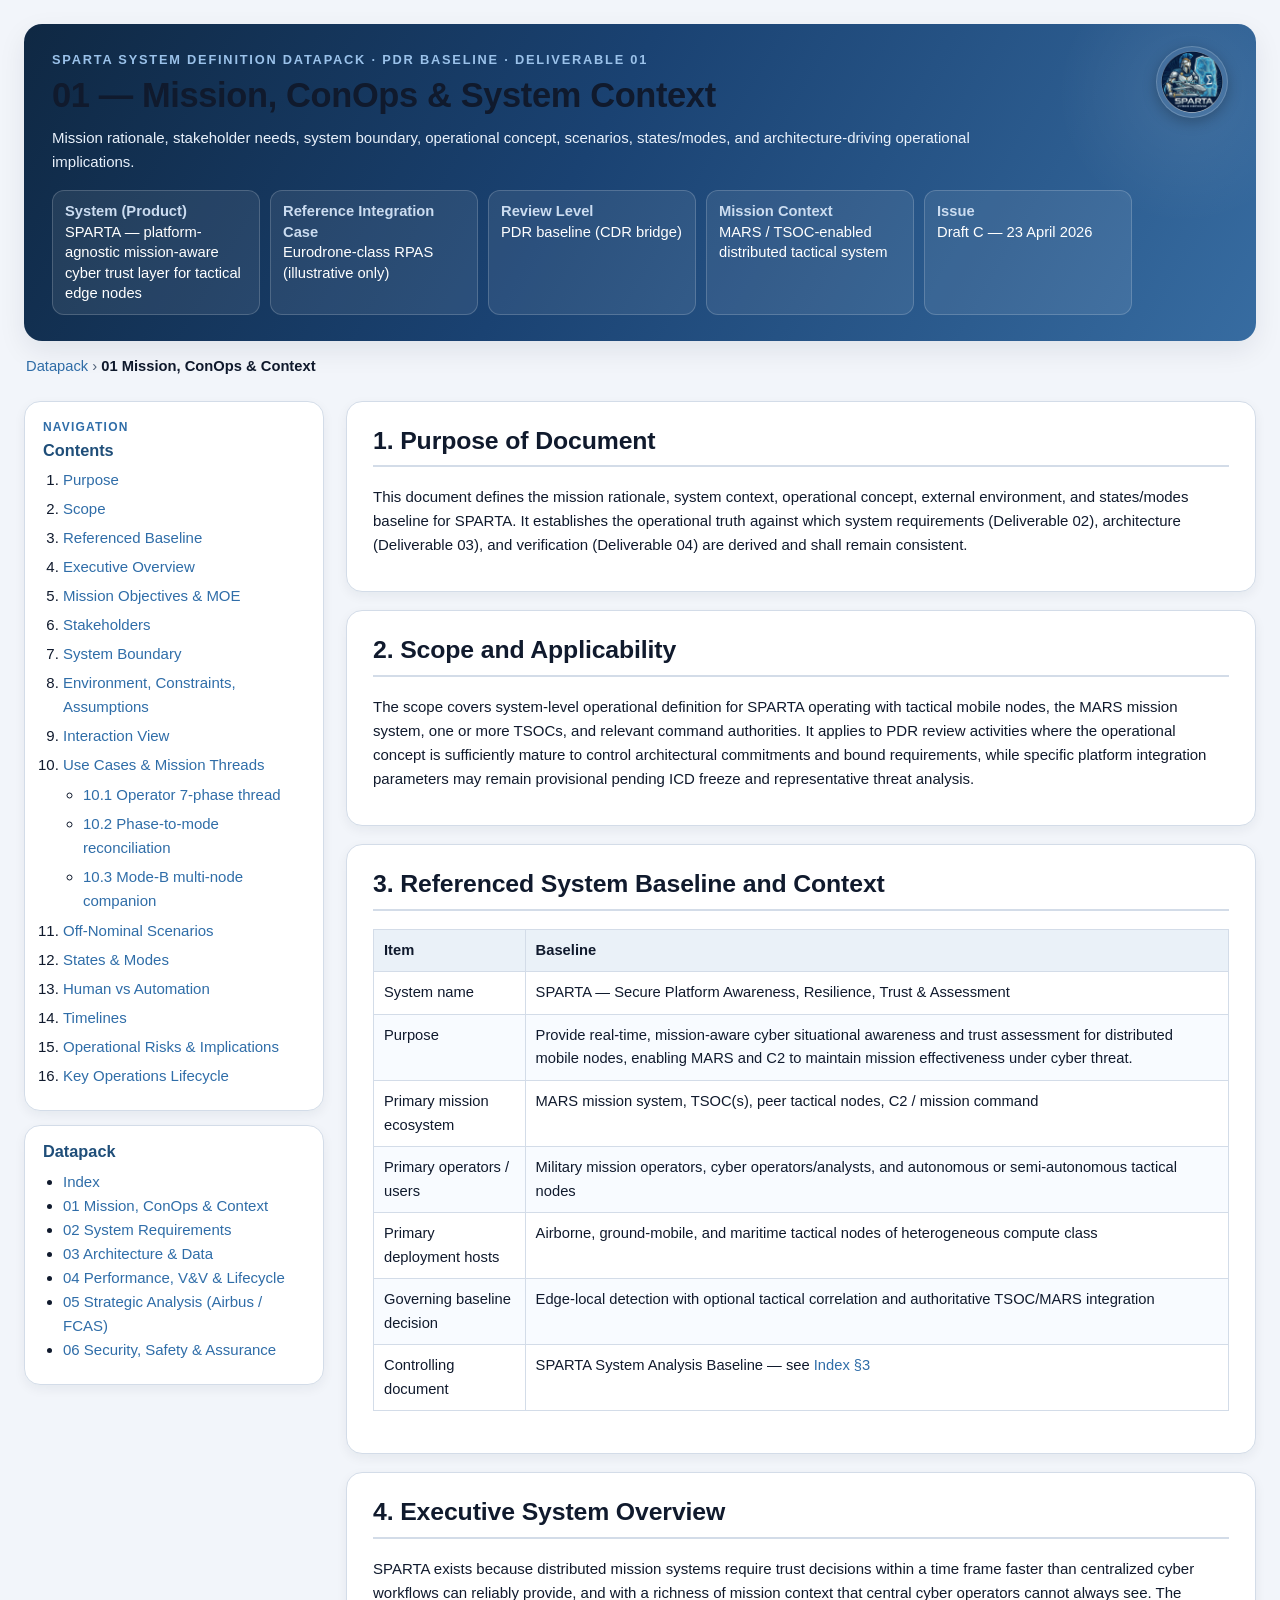
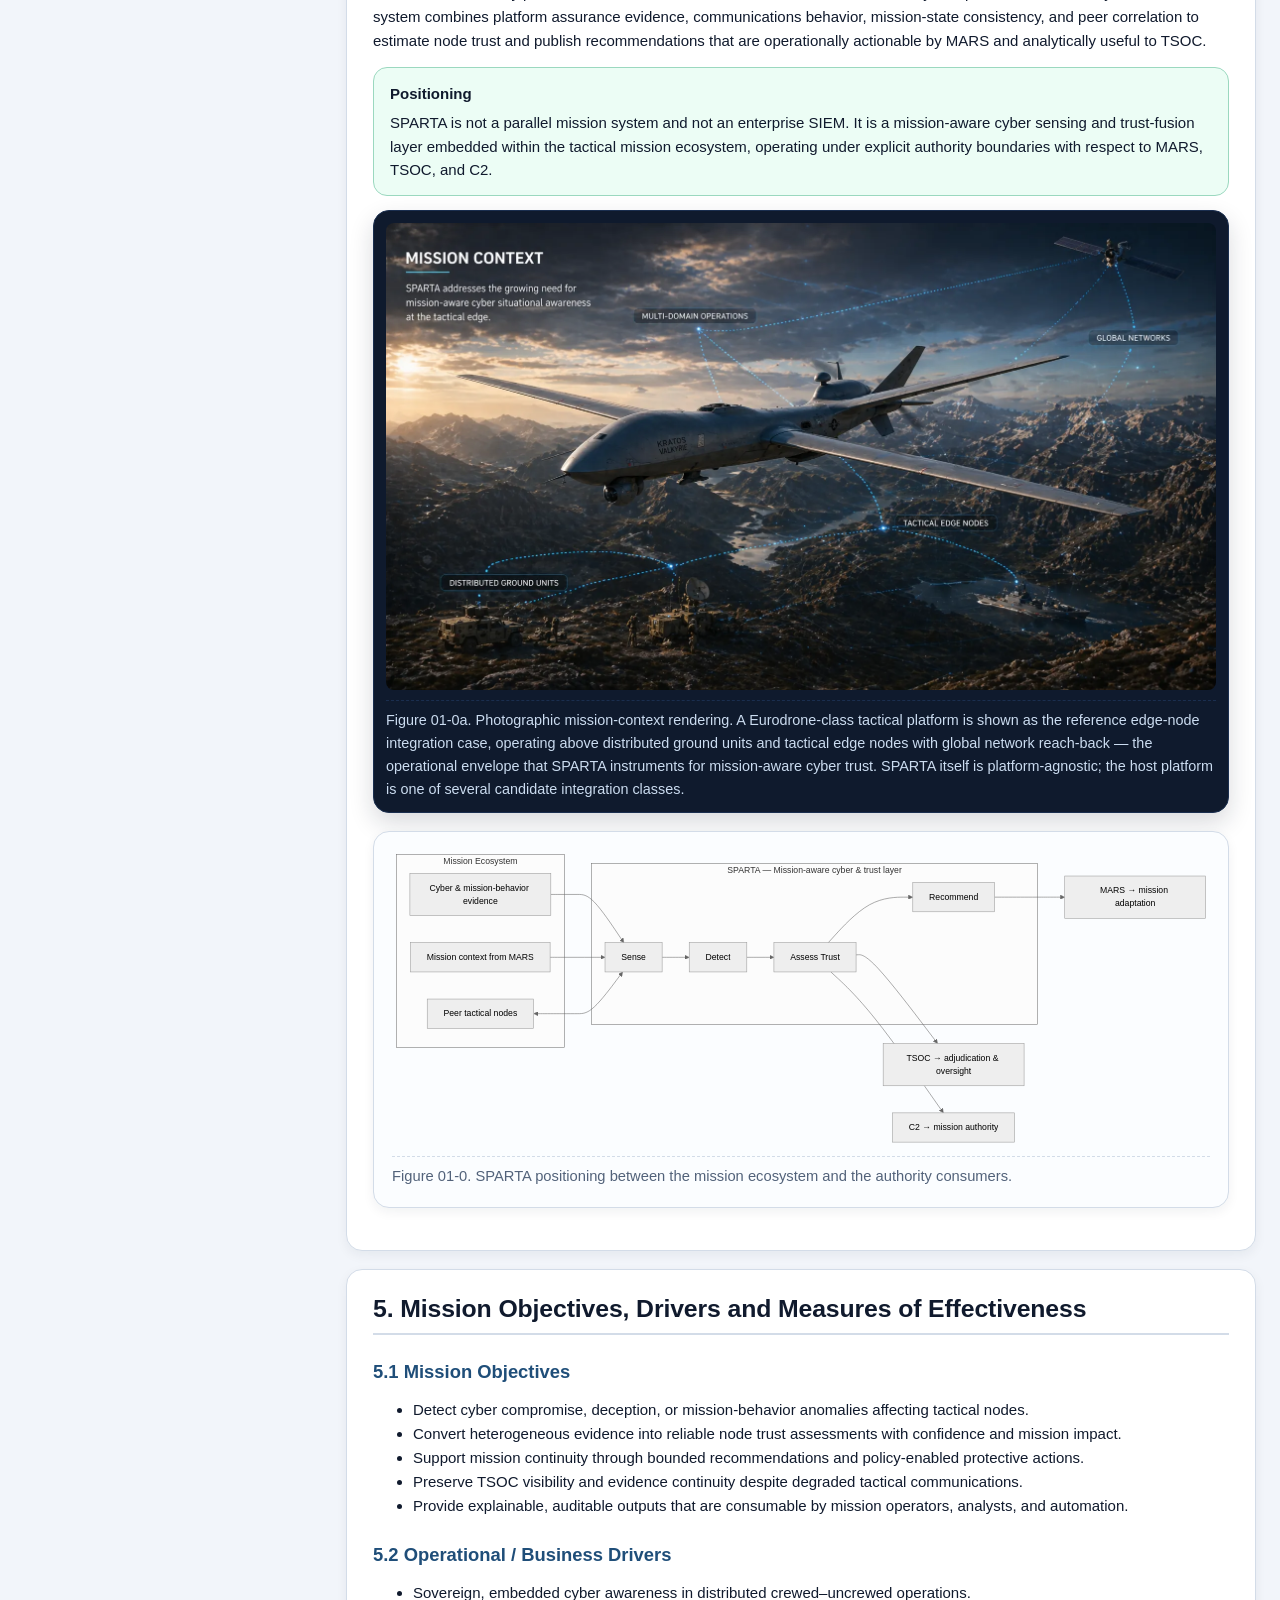
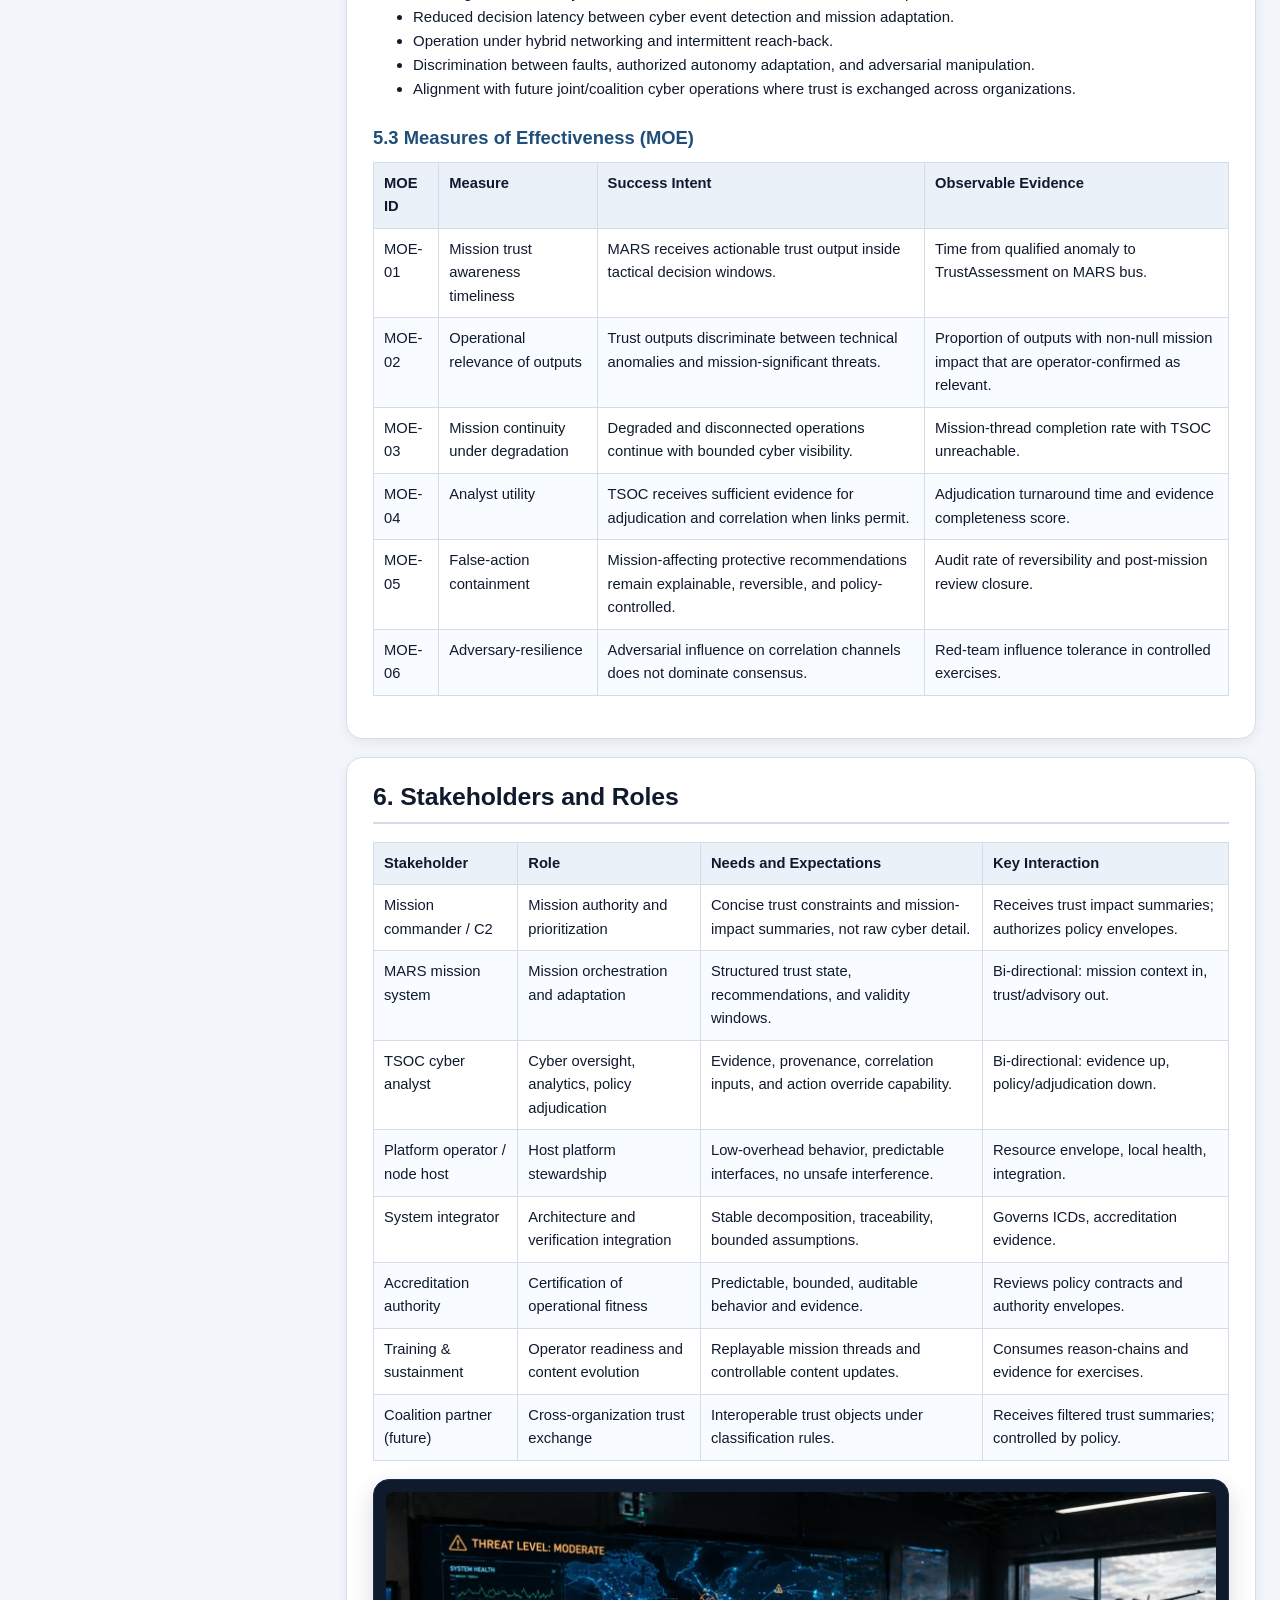
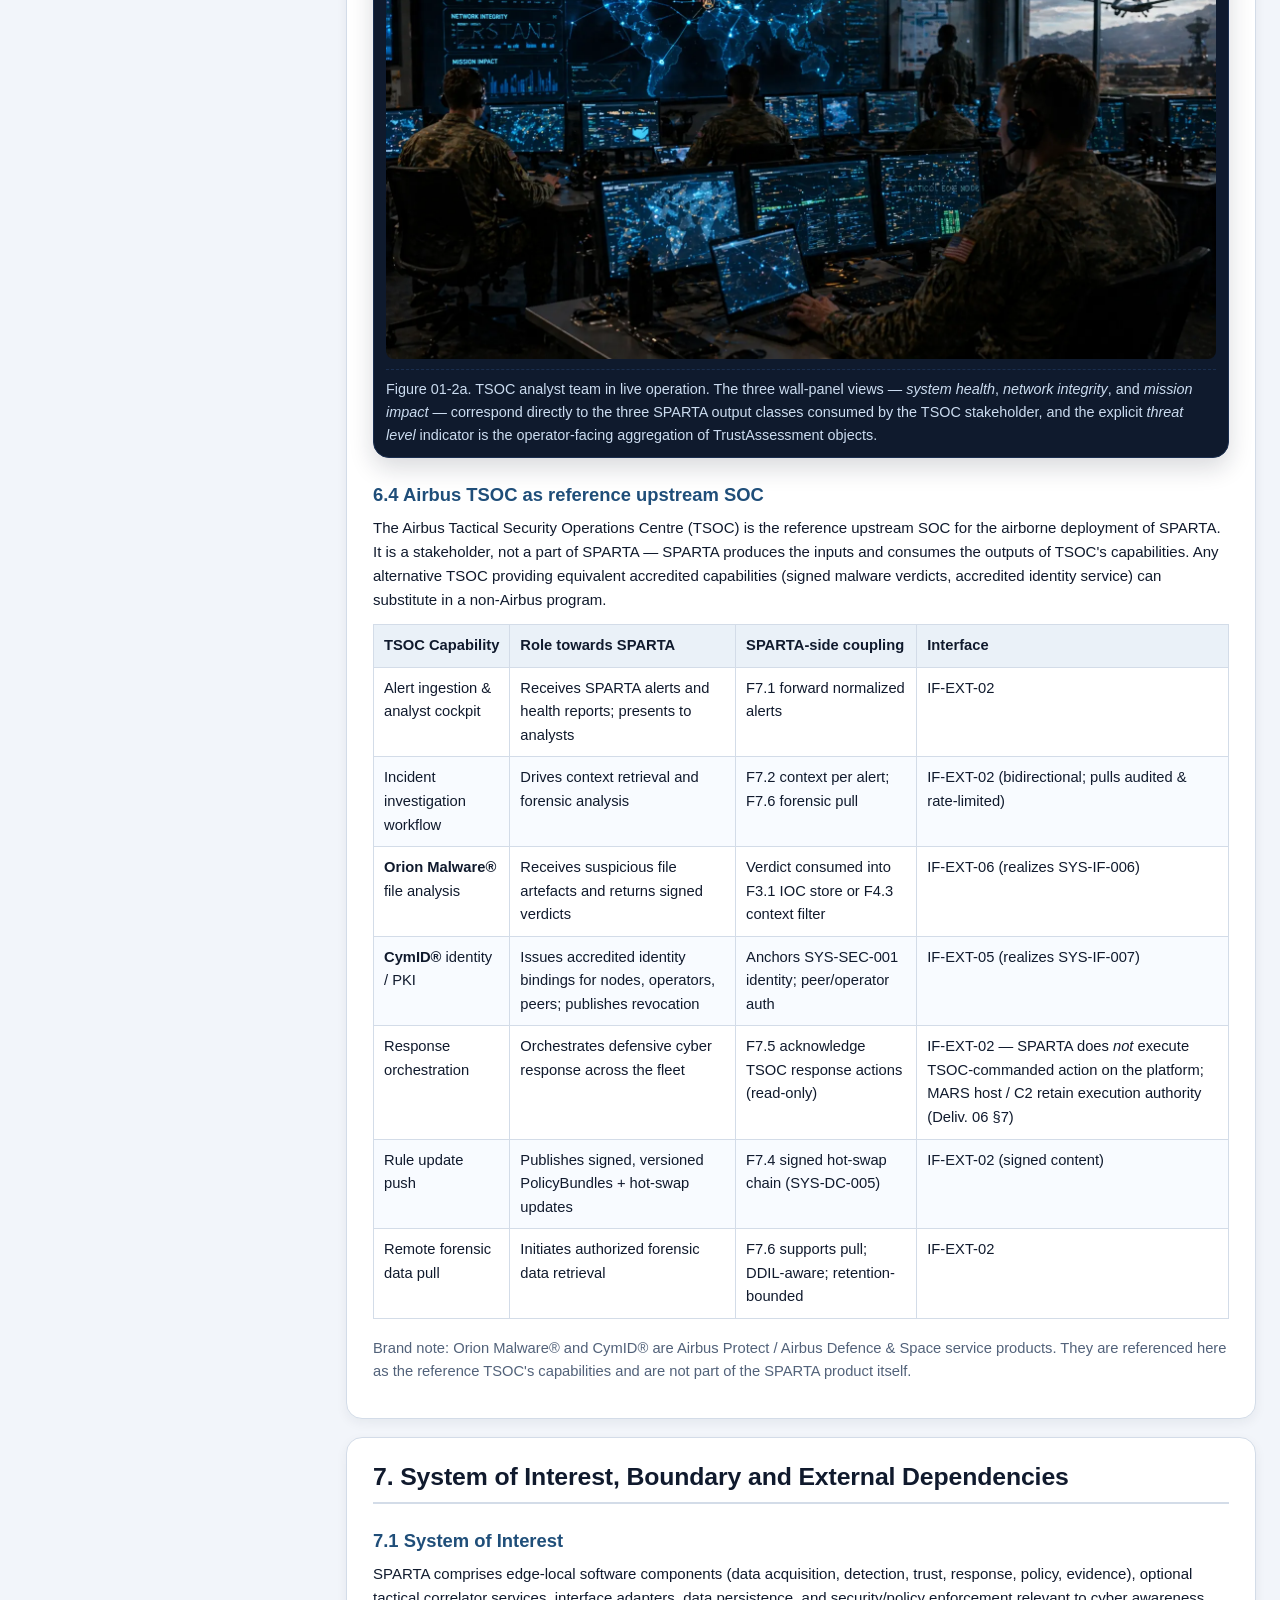
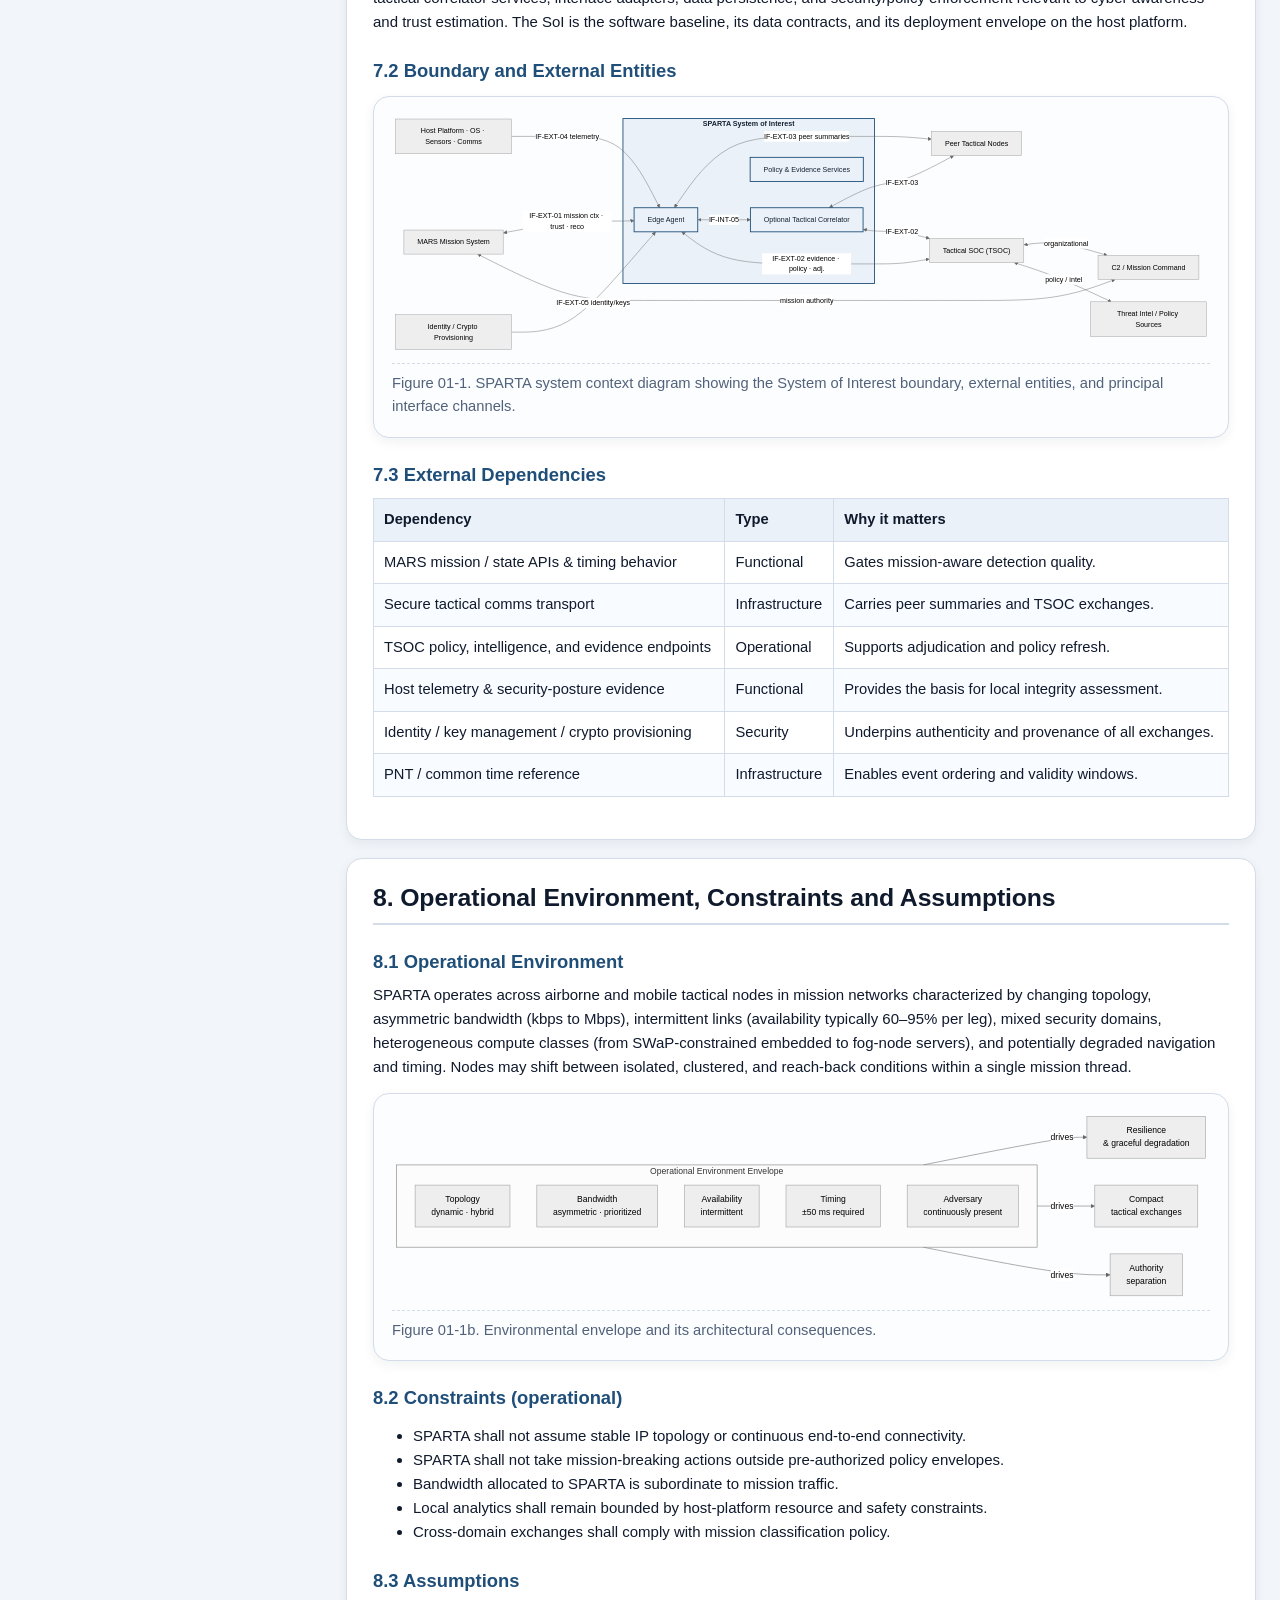
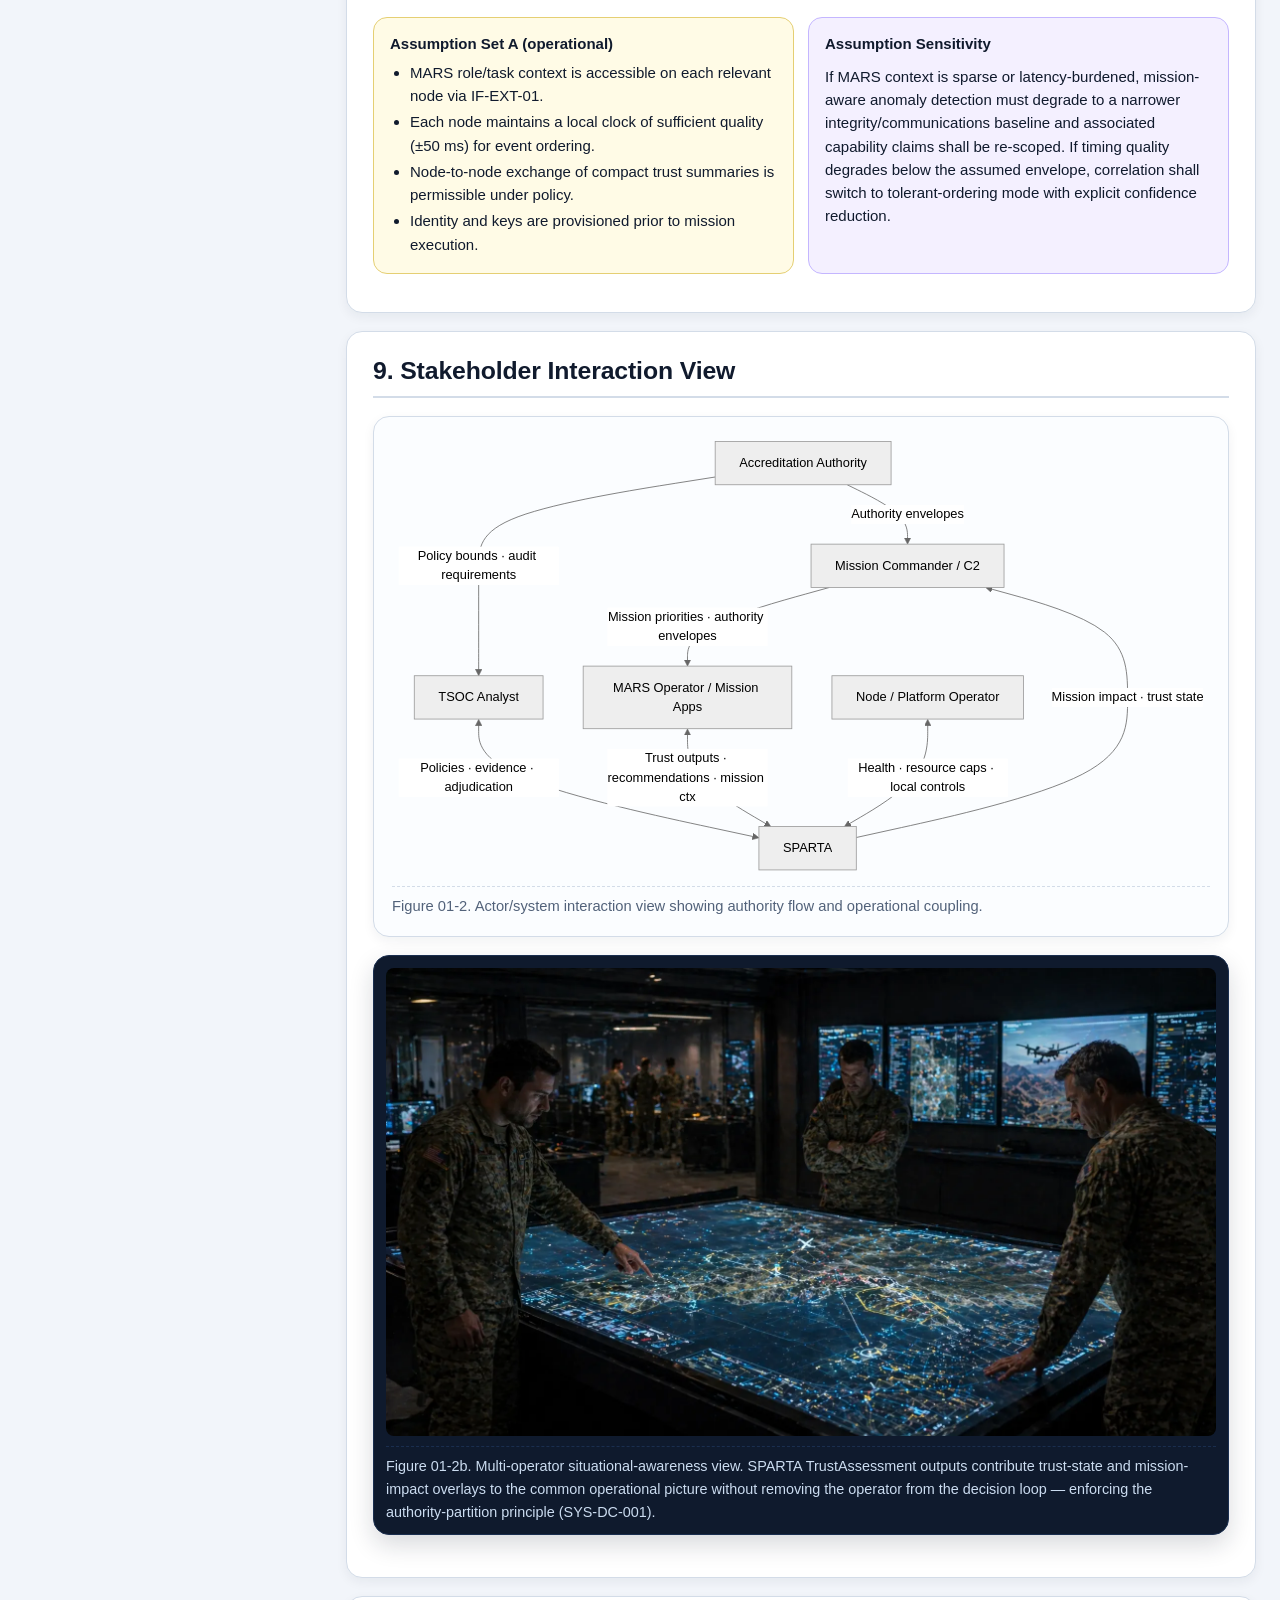
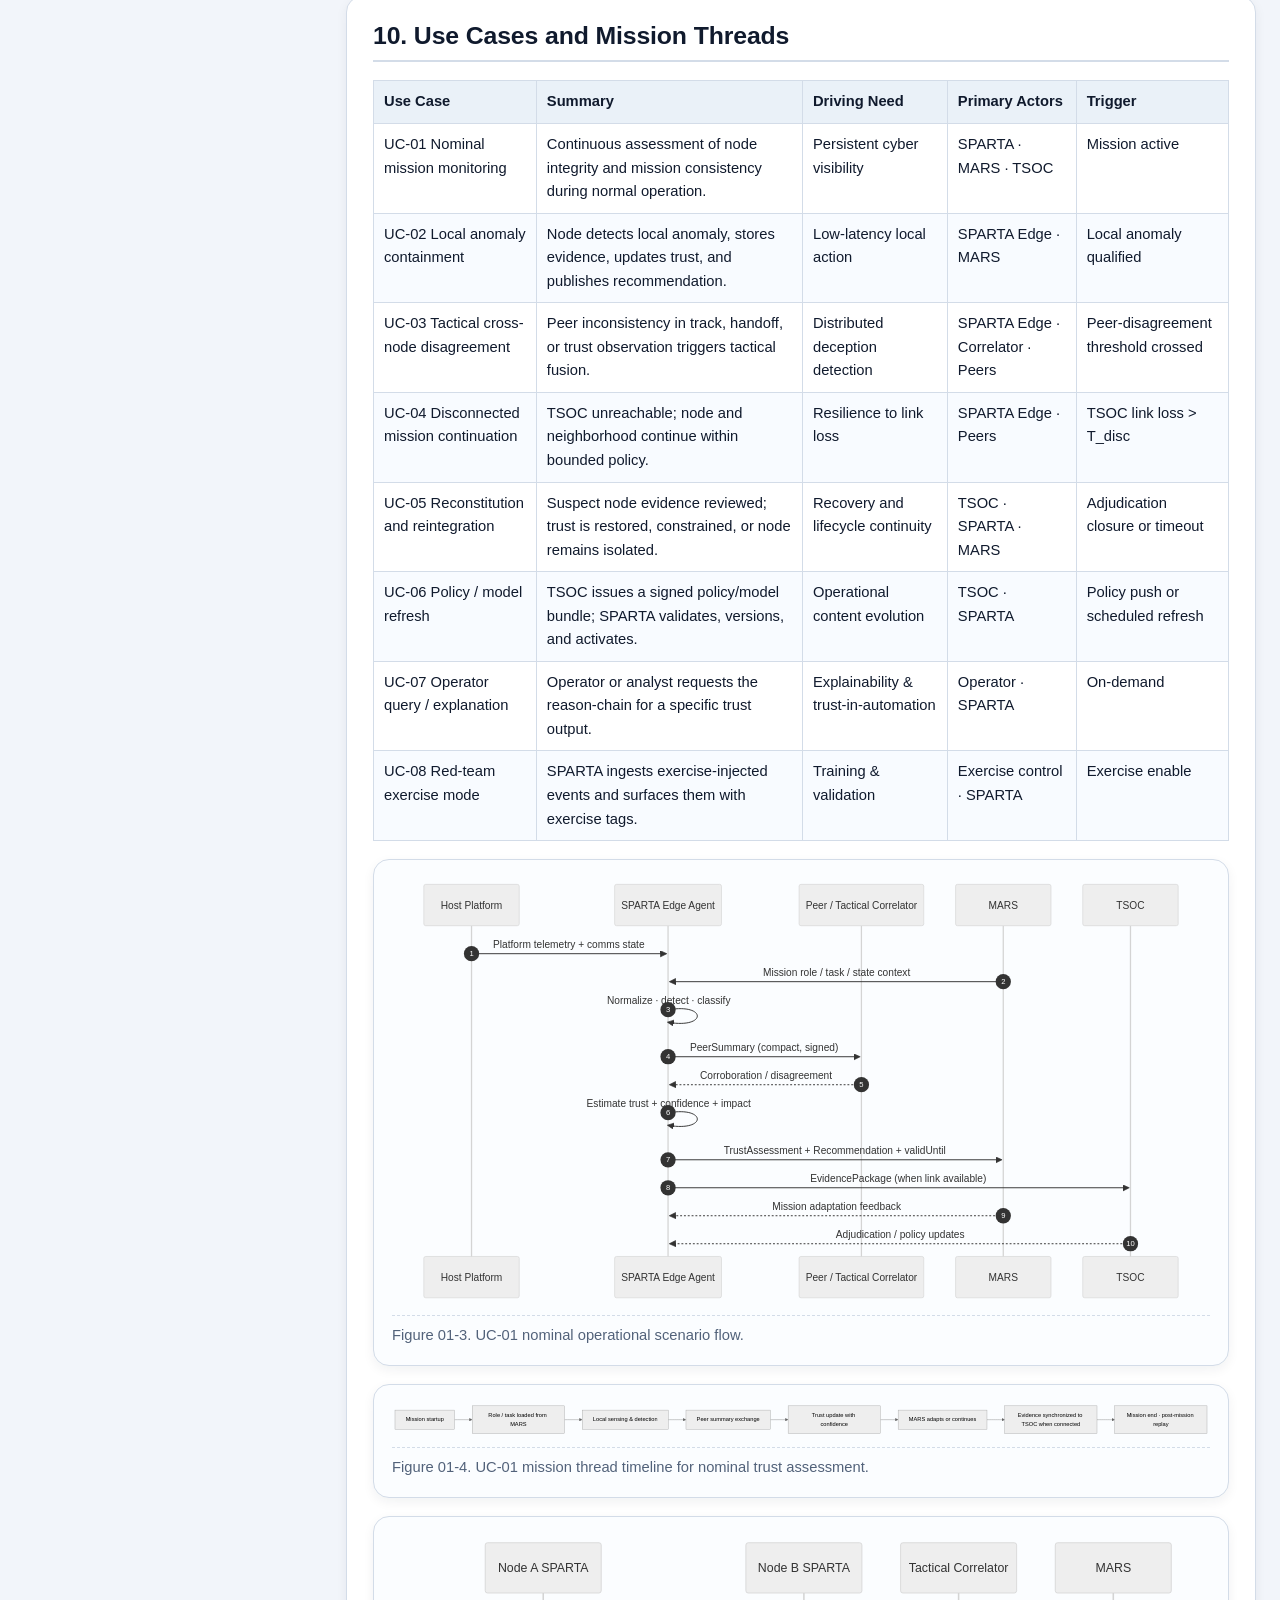
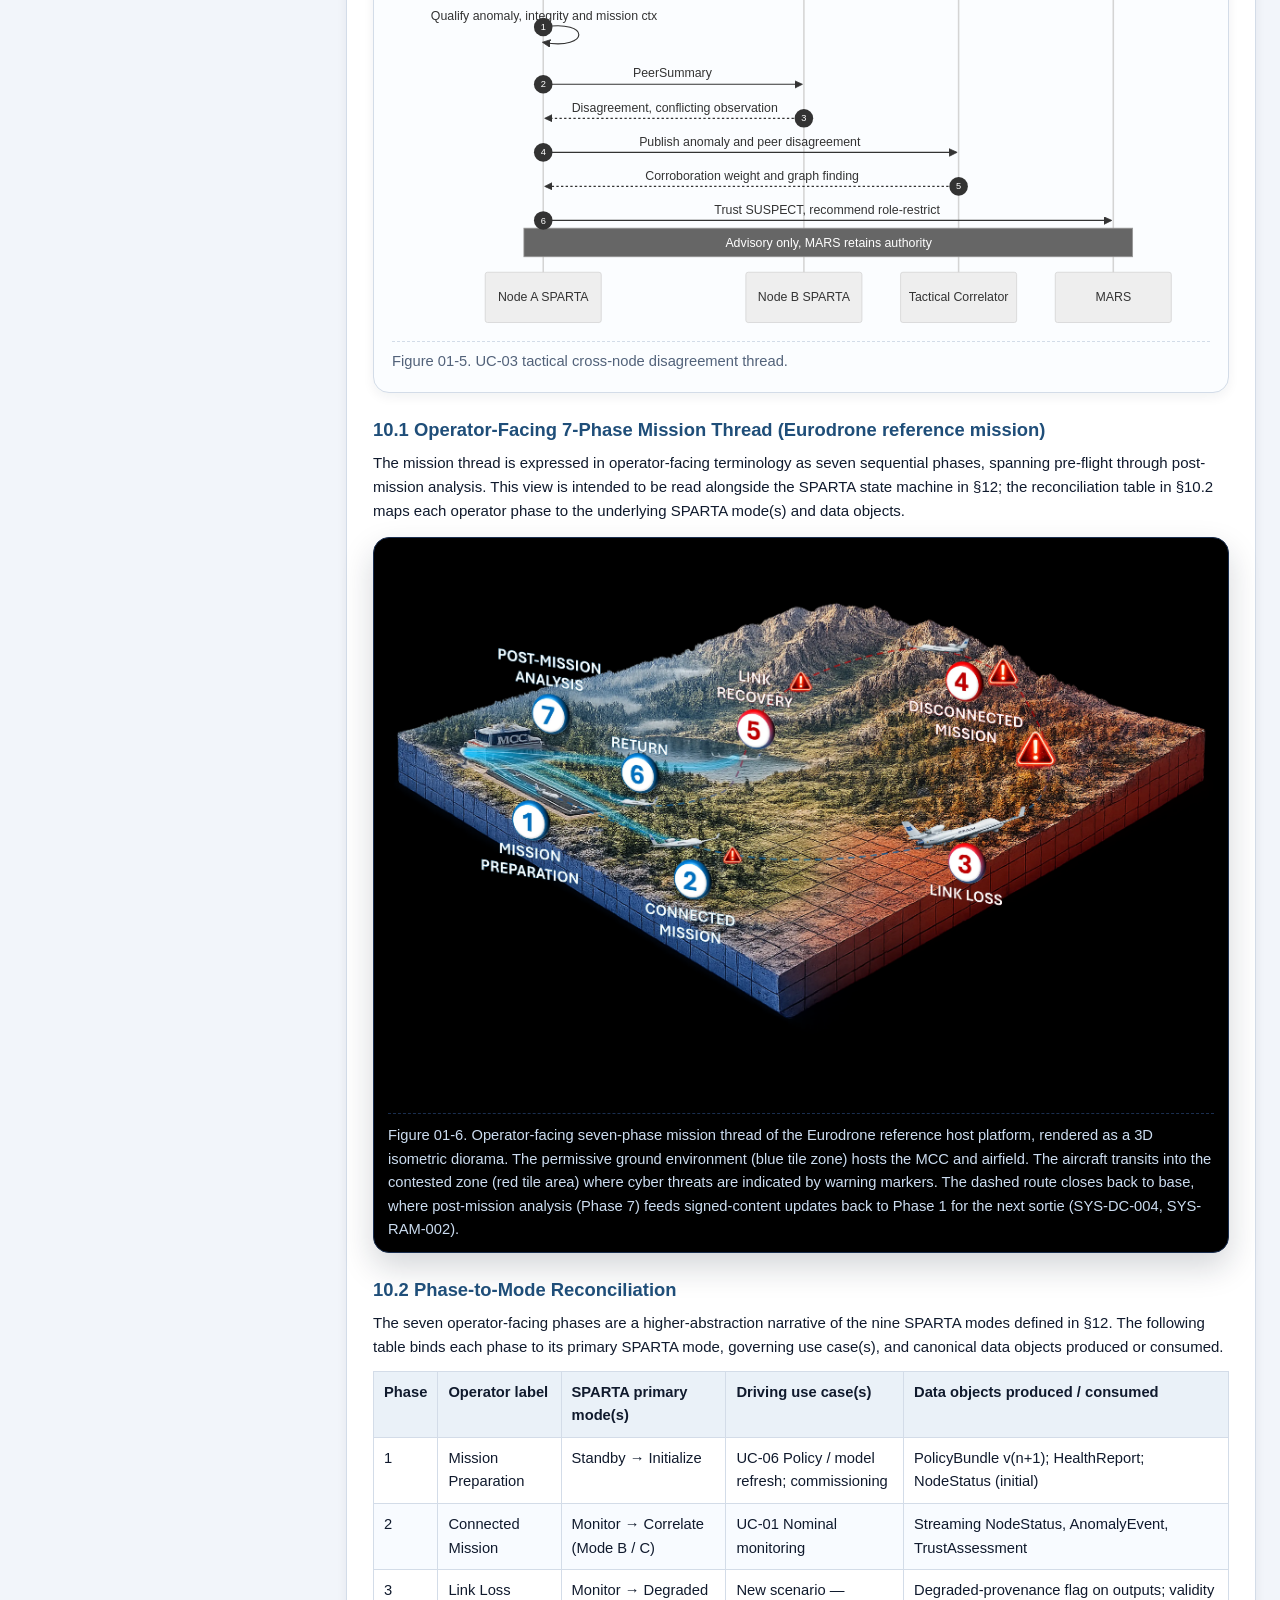
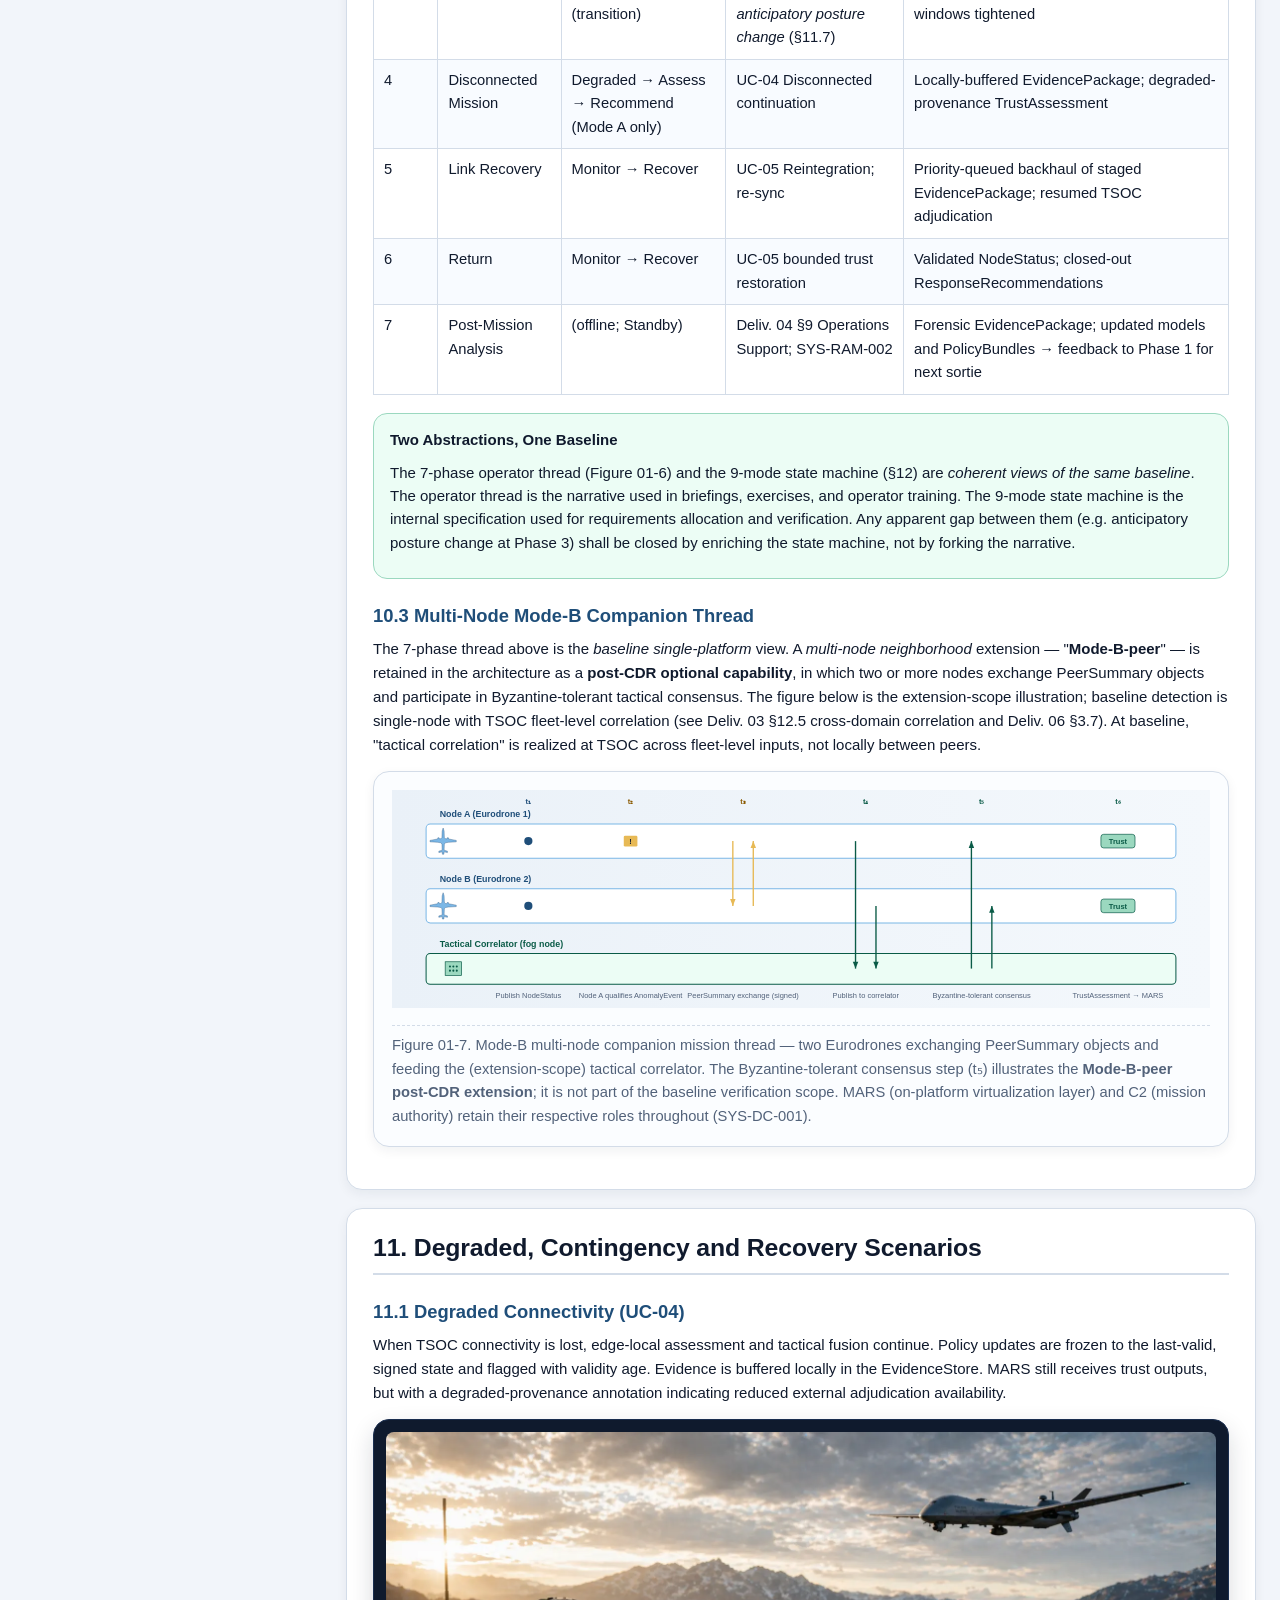
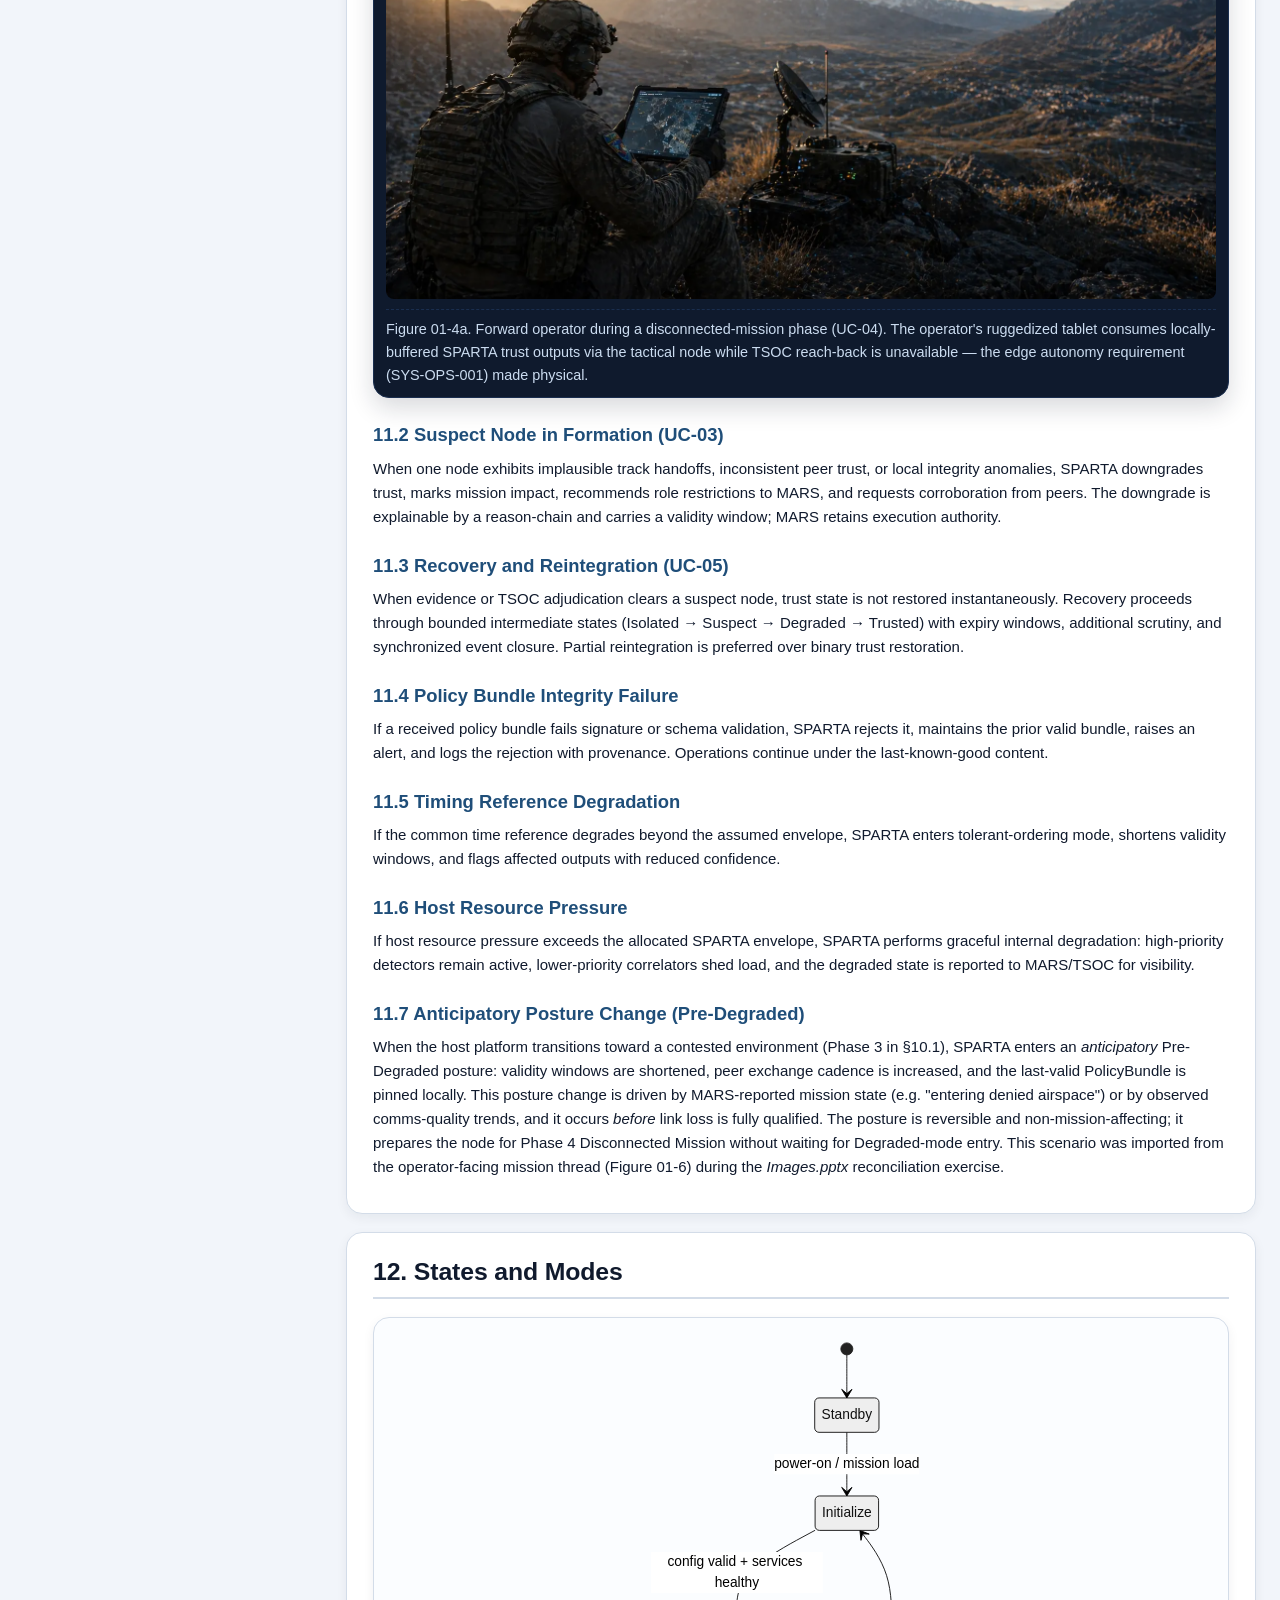
==== commit f91fe6d9: "Draft C.2 — FM alignment, Deliv. 07 consolidation, WebP optimization Canonical FBS (Draft C.1 → C.2)" ====
--- a/SPARTA_system_definition_datapack/01_mission_conops_context.html
+++ b/SPARTA_system_definition_datapack/01_mission_conops_context.html
@@ -1,1669 +1,216 @@
-<!DOCTYPE html>
-<html lang="en">
-<head>
-  <title>SPARTA · 01 — Mission, ConOps &amp; System Context</title>
-  <meta charset="UTF-8" />
-  <meta name="viewport" content="width=device-width, initial-scale=1.0" />
-  <link rel="stylesheet" href="style.css" />
-  <link rel="icon" type="image/png" sizes="32x32" href="assets/sparta_logo_32.png" />
-  <link rel="icon" type="image/png" sizes="64x64" href="assets/sparta_logo_64.png" />
-  <link rel="apple-touch-icon" sizes="180x180" href="assets/sparta_logo_180.png" />
-  <script src="assets/mermaid.min.js"></script>
-  <script>
-    (function(){
-      if (typeof mermaid !== 'undefined' && mermaid && typeof mermaid.initialize === 'function') {
-        mermaid.initialize({ startOnLoad: true, theme: 'neutral', securityLevel: 'loose', flowchart: { curve: 'basis' } });
-      } else {
-        document.addEventListener('DOMContentLoaded', function(){
-          document.querySelectorAll('.mermaid').forEach(function(el){
-            var src = (el.textContent || '').trim();
-            el.innerHTML = '<div style="padding:12px;border:1px dashed #97a8c2;border-radius:8px;color:#52627a;font-size:.9rem;">Mermaid diagram (renderer not available — source retained below for review).</div><pre style="margin-top:6px">' + src.replace(/[<>&]/g,function(c){return {"<":"&lt;",">":"&gt;","&":"&amp;"}[c];}) + '</pre>';
-          });
-        });
-      }
-    })();
-  </script>
-</head>
-<body>
-  <div class="page">
-    <div class="topbar">
-      <div class="logo-mark" aria-hidden="true" title="SPARTA Cyber Defense"><img src="assets/sparta_logo.png" alt="" /></div>
-      <div class="kicker">SPARTA System Definition Datapack · PDR Baseline · Deliverable 01</div>
-      <h1>01 — Mission, ConOps &amp; System Context</h1>
-      <div class="subtitle">Mission rationale, stakeholder needs, system boundary, operational concept, scenarios, states/modes, and architecture-driving operational implications.</div>
-      <div class="doc-meta">
-        <div class="item"><strong>System (Product)</strong><br>SPARTA — platform-agnostic mission-aware cyber trust layer for tactical edge nodes</div>
-        <div class="item"><strong>Reference Integration Case</strong><br>Eurodrone-class RPAS (illustrative only)</div>
-        <div class="item"><strong>Review Level</strong><br>PDR baseline (CDR bridge)</div>
-        <div class="item"><strong>Mission Context</strong><br>MARS / TSOC-enabled distributed tactical system</div>
-        <div class="item"><strong>Issue</strong><br>Draft C — 23 April 2026</div>
-      </div>
-    </div>
-
-    <div class="breadcrumbs"><a href="index.html">Datapack</a> › <strong>01 Mission, ConOps &amp; Context</strong></div>
-
-    <div class="layout">
-      <aside class="sidebar">
-        <div class="panel toc">
-          <div class="kicker">Navigation</div>
-          <h3>Contents</h3>
-          <ol>
-            <li><a href="#purpose">Purpose</a></li>
-            <li><a href="#scope">Scope</a></li>
-            <li><a href="#baseline-context">Referenced Baseline</a></li>
-            <li><a href="#executive-overview">Executive Overview</a></li>
-            <li><a href="#mission-objectives">Mission Objectives &amp; MOE</a></li>
-            <li><a href="#stakeholders">Stakeholders</a></li>
-            <li><a href="#soi-boundary">System Boundary</a></li>
-            <li><a href="#environment">Environment, Constraints, Assumptions</a></li>
-            <li><a href="#interaction-view">Interaction View</a></li>
-            <li><a href="#use-cases">Use Cases &amp; Mission Threads</a>
-              <ul>
-                <li><a href="#use-cases">10.1 Operator 7-phase thread</a></li>
-                <li><a href="#use-cases">10.2 Phase-to-mode reconciliation</a></li>
-                <li><a href="#use-cases">10.3 Mode-B multi-node companion</a></li>
-              </ul>
-            </li>
-            <li><a href="#off-nominal">Off-Nominal Scenarios</a></li>
-            <li><a href="#states-modes">States &amp; Modes</a></li>
-            <li><a href="#responsibilities">Human vs Automation</a></li>
-            <li><a href="#timelines">Timelines</a></li>
-            <li><a href="#ops-risks">Operational Risks &amp; Implications</a></li>
-          </ol>
-        </div>
-        <div class="panel">
-          <h3>Datapack</h3>
-          <ul>
-            <li><a href="index.html">Index</a></li>
-            <li><a href="01_mission_conops_context.html">01 Mission, ConOps &amp; Context</a></li>
-            <li><a href="02_system_requirements.html">02 System Requirements</a></li>
-            <li><a href="03_architecture_data_definition.html">03 Architecture &amp; Data</a></li>
-            <li><a href="04_performance_vnv_lifecycle.html">04 Performance, V&amp;V &amp; Lifecycle</a></li>
-            <li><a href="05_strategic_analysis_airbus_fcas.html">05 Strategic Analysis (Airbus / FCAS)</a></li>
-            <li><a href="06_security_safety_assurance.html">06 Security, Safety &amp; Assurance</a></li>
-          </ul>
-        </div>
-      </aside>
-
-      <main class="content">
-
-<section id="purpose">
-  <h2>1. Purpose of Document</h2>
-  <figure class="hero-illustration">
-<svg viewBox="0 0 1200 280" xmlns="http://www.w3.org/2000/svg" role="img" aria-label="Purpose of Document" preserveAspectRatio="xMidYMid meet">
-  <defs>
-    <linearGradient id="purpose_bg" x1="0" y1="0" x2="1" y2="1">
-      <stop offset="0%" stop-color="#081a30"/>
-      <stop offset="50%" stop-color="#142d4f"/>
-      <stop offset="100%" stop-color="#2a5f97"/>
-    </linearGradient>
-    <linearGradient id="purpose_glow" x1="0" y1="0" x2="0" y2="1">
-      <stop offset="0%" stop-color="#ffffff" stop-opacity="0.16"/>
-      <stop offset="100%" stop-color="#ffffff" stop-opacity="0"/>
-    </linearGradient>
-    <radialGradient id="purpose_halo" cx="50%" cy="50%" r="50%">
-      <stop offset="0%" stop-color="#ffffff" stop-opacity="0.16"/>
-      <stop offset="100%" stop-color="#ffffff" stop-opacity="0"/>
-    </radialGradient>
-    <pattern id="purpose_grid" width="32" height="32" patternUnits="userSpaceOnUse">
-      <path d="M 32 0 L 0 0 0 32" fill="none" stroke="#ffffff" stroke-opacity="0.06" stroke-width="1"/>
-    </pattern>
-  </defs>
-  <rect width="1200" height="280" fill="url(#purpose_bg)"/>
-  <rect width="1200" height="280" fill="url(#purpose_grid)"/>
-  <rect width="1200" height="140" fill="url(#purpose_glow)"/>
-  <g stroke="#9bc2ea" stroke-opacity="0.35" stroke-width="1">
-    <line x1="40" y1="20" x2="48" y2="20"/>
-    <line x1="40" y1="30" x2="60" y2="30"/>
-    <line x1="40" y1="40" x2="48" y2="40"/>
-    <line x1="1160" y1="260" x2="1152" y2="260"/>
-    <line x1="1160" y1="250" x2="1140" y2="250"/>
-    <line x1="1160" y1="240" x2="1152" y2="240"/>
-  </g>
-  <rect x="60" y="60" width="220" height="28" rx="14" fill="#ffffff" fill-opacity="0.07" stroke="#9bc2ea" stroke-opacity="0.55"/>
-  <text x="170" y="79" fill="#cbdcf0" font-family="Inter, Segoe UI, sans-serif" font-size="12" font-weight="700" text-anchor="middle" letter-spacing="2.5">SPARTA · TACTICAL EDGE</text>
-  <text x="60" y="138" fill="#ffffff" font-family="Inter, Segoe UI, sans-serif" font-size="30" font-weight="700" letter-spacing="-0.3">Purpose of Document</text>
-  <text x="60" y="170" fill="#c8e1f4" font-family="Inter, Segoe UI, sans-serif" font-size="15" font-weight="400" opacity="0.92">The intent this deliverable serves in the SPARTA baseline.</text>
-  <text x="60" y="210" fill="#7bb7e6" font-family="Inter, Segoe UI, sans-serif" font-size="11" font-weight="600" opacity="0.75" letter-spacing="1.5">MISSION-AWARE CYBER TRUST · PDR BASELINE · DRAFT C</text>
-  <g transform="translate(780 30)">
-    <rect x="0" y="0" width="390" height="220" rx="14" fill="#ffffff" fill-opacity="0.04" stroke="#9bc2ea" stroke-opacity="0.25" stroke-width="1"/>
-    <g transform="translate(195 110) scale(1.4) rotate(0)">
-        <path d="M 0 -55 L 4 -42 L 5 -15 L 10 -10 L 15 -9 L 17 -14 L 22 -14 L 23 -9 L 55 -3 L 55 3 L 22 5 L 10 7 L 5 12 L 4 38 L 18 42 L 18 48 L 4 45 L 3 55 L -3 55 L -4 45 L -18 48 L -18 42 L -4 38 L -5 12 L -10 7 L -22 5 L -55 3 L -55 -3 L -23 -9 L -22 -14 L -17 -14 L -15 -9 L -10 -10 L -5 -15 L -4 -42 Z" fill="#ffffff" fill-opacity="0.18" stroke="#cbdcf0" stroke-width="1.3"/>
-        <ellipse cx="0" cy="-20" rx="4" ry="6" fill="#cbdcf0" fill-opacity="0.55"/>
-        <rect x="-2" y="-8" width="4" height="20" rx="1" fill="#cbdcf0" fill-opacity="0.45"/>
-        <circle cx="0" cy="35" r="2.5" fill="#e7b955" fill-opacity="0.9"/>
-      </g>
-        <circle cx="195" cy="110" r="90" fill="none" stroke="#e7b955" stroke-width="1.5" opacity="0.8"/>
-        <circle cx="195" cy="110" r="60" fill="none" stroke="#e7b955" stroke-width="1" opacity="0.7"/>
-        <line x1="85" y1="110" x2="305" y2="110" stroke="#e7b955" stroke-width="1" opacity="0.6"/>
-        <line x1="195" y1="0" x2="195" y2="220" stroke="#e7b955" stroke-width="1" opacity="0.6"/>
-        <circle cx="195" cy="110" r="6" fill="#e7b955"/>
-  </g>
-  <rect x="0" y="273" width="1200" height="7" fill="#7bb7e6"/>
-  <rect x="0" y="273" width="300" height="7" fill="#e7b955"/>
-</svg>
-</figure>
-  <p>This document defines the mission rationale, system context, operational concept, external environment, and states/modes baseline for SPARTA. It establishes the operational truth against which system requirements (Deliverable 02), architecture (Deliverable 03), and verification (Deliverable 04) are derived and shall remain consistent.</p>
-</section>
-
-<section id="scope">
-  <h2>2. Scope and Applicability</h2>
-  <figure class="hero-illustration">
-<svg viewBox="0 0 1200 280" xmlns="http://www.w3.org/2000/svg" role="img" aria-label="Scope &amp; Applicability" preserveAspectRatio="xMidYMid meet">
-  <defs>
-    <linearGradient id="scope_bg" x1="0" y1="0" x2="1" y2="1">
-      <stop offset="0%" stop-color="#081a30"/>
-      <stop offset="50%" stop-color="#142d4f"/>
-      <stop offset="100%" stop-color="#2a5f97"/>
-    </linearGradient>
-    <linearGradient id="scope_glow" x1="0" y1="0" x2="0" y2="1">
-      <stop offset="0%" stop-color="#ffffff" stop-opacity="0.16"/>
-      <stop offset="100%" stop-color="#ffffff" stop-opacity="0"/>
-    </linearGradient>
-    <radialGradient id="scope_halo" cx="50%" cy="50%" r="50%">
-      <stop offset="0%" stop-color="#ffffff" stop-opacity="0.16"/>
-      <stop offset="100%" stop-color="#ffffff" stop-opacity="0"/>
-    </radialGradient>
-    <pattern id="scope_grid" width="32" height="32" patternUnits="userSpaceOnUse">
-      <path d="M 32 0 L 0 0 0 32" fill="none" stroke="#ffffff" stroke-opacity="0.06" stroke-width="1"/>
-    </pattern>
-  </defs>
-  <rect width="1200" height="280" fill="url(#scope_bg)"/>
-  <rect width="1200" height="280" fill="url(#scope_grid)"/>
-  <rect width="1200" height="140" fill="url(#scope_glow)"/>
-  <g stroke="#9bc2ea" stroke-opacity="0.35" stroke-width="1">
-    <line x1="40" y1="20" x2="48" y2="20"/>
-    <line x1="40" y1="30" x2="60" y2="30"/>
-    <line x1="40" y1="40" x2="48" y2="40"/>
-    <line x1="1160" y1="260" x2="1152" y2="260"/>
-    <line x1="1160" y1="250" x2="1140" y2="250"/>
-    <line x1="1160" y1="240" x2="1152" y2="240"/>
-  </g>
-  <rect x="60" y="60" width="220" height="28" rx="14" fill="#ffffff" fill-opacity="0.07" stroke="#9bc2ea" stroke-opacity="0.55"/>
-  <text x="170" y="79" fill="#cbdcf0" font-family="Inter, Segoe UI, sans-serif" font-size="12" font-weight="700" text-anchor="middle" letter-spacing="2.5">SPARTA · TACTICAL EDGE</text>
-  <text x="60" y="138" fill="#ffffff" font-family="Inter, Segoe UI, sans-serif" font-size="30" font-weight="700" letter-spacing="-0.3">Scope &amp; Applicability</text>
-  <text x="60" y="170" fill="#c8e1f4" font-family="Inter, Segoe UI, sans-serif" font-size="15" font-weight="400" opacity="0.92">Boundaries of what this document governs in the baseline.</text>
-  <text x="60" y="210" fill="#7bb7e6" font-family="Inter, Segoe UI, sans-serif" font-size="11" font-weight="600" opacity="0.75" letter-spacing="1.5">MISSION-AWARE CYBER TRUST · PDR BASELINE · DRAFT C</text>
-  <g transform="translate(780 30)">
-    <rect x="0" y="0" width="390" height="220" rx="14" fill="#ffffff" fill-opacity="0.04" stroke="#9bc2ea" stroke-opacity="0.25" stroke-width="1"/>
-    <g transform="translate(140 110) scale(1.1) rotate(0)">
-        <path d="M 0 -55 L 4 -42 L 5 -15 L 10 -10 L 15 -9 L 17 -14 L 22 -14 L 23 -9 L 55 -3 L 55 3 L 22 5 L 10 7 L 5 12 L 4 38 L 18 42 L 18 48 L 4 45 L 3 55 L -3 55 L -4 45 L -18 48 L -18 42 L -4 38 L -5 12 L -10 7 L -22 5 L -55 3 L -55 -3 L -23 -9 L -22 -14 L -17 -14 L -15 -9 L -10 -10 L -5 -15 L -4 -42 Z" fill="#ffffff" fill-opacity="0.18" stroke="#cbdcf0" stroke-width="1.3"/>
-        <ellipse cx="0" cy="-20" rx="4" ry="6" fill="#cbdcf0" fill-opacity="0.55"/>
-        <rect x="-2" y="-8" width="4" height="20" rx="1" fill="#cbdcf0" fill-opacity="0.45"/>
-        <circle cx="0" cy="35" r="2.5" fill="#e7b955" fill-opacity="0.9"/>
-      </g>
-        <circle cx="220" cy="100" r="68" fill="#ffffff" fill-opacity="0.05" stroke="#e7b955" stroke-width="3"/>
-        <circle cx="220" cy="100" r="50" fill="none" stroke="#7bb7e6" stroke-width="1" stroke-dasharray="3 3"/>
-        <line x1="265" y1="148" x2="330" y2="200" stroke="#e7b955" stroke-width="7" stroke-linecap="round"/>
-        <line x1="268" y1="145" x2="325" y2="195" stroke="#1a4272" stroke-width="3" stroke-linecap="round"/>
-        <g transform="translate(220 100) scale(0.45) rotate(0)">
-        <path d="M 0 -55 L 4 -42 L 5 -15 L 10 -10 L 15 -9 L 17 -14 L 22 -14 L 23 -9 L 55 -3 L 55 3 L 22 5 L 10 7 L 5 12 L 4 38 L 18 42 L 18 48 L 4 45 L 3 55 L -3 55 L -4 45 L -18 48 L -18 42 L -4 38 L -5 12 L -10 7 L -22 5 L -55 3 L -55 -3 L -23 -9 L -22 -14 L -17 -14 L -15 -9 L -10 -10 L -5 -15 L -4 -42 Z" fill="#e7b955" fill-opacity="0.55" stroke="#e7b955" stroke-width="1"/>
-        <ellipse cx="0" cy="-20" rx="4" ry="6" fill="#e7b955" fill-opacity="0.55"/>
-        <rect x="-2" y="-8" width="4" height="20" rx="1" fill="#e7b955" fill-opacity="0.45"/>
-        <circle cx="0" cy="35" r="2.5" fill="#e7b955" fill-opacity="0.9"/>
-      </g>
-  </g>
-  <rect x="0" y="273" width="1200" height="7" fill="#7bb7e6"/>
-  <rect x="0" y="273" width="300" height="7" fill="#e7b955"/>
-</svg>
-</figure>
-  <p>The scope covers system-level operational definition for SPARTA operating with tactical mobile nodes, the MARS mission system, one or more TSOCs, and relevant command authorities. It applies to PDR review activities where the operational concept is sufficiently mature to control architectural commitments and bound requirements, while specific platform integration parameters may remain provisional pending ICD freeze and representative threat analysis.</p>
-</section>
-
-<section id="baseline-context">
-  <h2>3. Referenced System Baseline and Context</h2>
-  <figure class="hero-illustration">
-<svg viewBox="0 0 1200 280" xmlns="http://www.w3.org/2000/svg" role="img" aria-label="Referenced System Baseline" preserveAspectRatio="xMidYMid meet">
-  <defs>
-    <linearGradient id="baseline_bg" x1="0" y1="0" x2="1" y2="1">
-      <stop offset="0%" stop-color="#081a30"/>
-      <stop offset="50%" stop-color="#142d4f"/>
-      <stop offset="100%" stop-color="#2a5f97"/>
-    </linearGradient>
-    <linearGradient id="baseline_glow" x1="0" y1="0" x2="0" y2="1">
-      <stop offset="0%" stop-color="#ffffff" stop-opacity="0.16"/>
-      <stop offset="100%" stop-color="#ffffff" stop-opacity="0"/>
-    </linearGradient>
-    <radialGradient id="baseline_halo" cx="50%" cy="50%" r="50%">
-      <stop offset="0%" stop-color="#ffffff" stop-opacity="0.16"/>
-      <stop offset="100%" stop-color="#ffffff" stop-opacity="0"/>
-    </radialGradient>
-    <pattern id="baseline_grid" width="32" height="32" patternUnits="userSpaceOnUse">
-      <path d="M 32 0 L 0 0 0 32" fill="none" stroke="#ffffff" stroke-opacity="0.06" stroke-width="1"/>
-    </pattern>
-  </defs>
-  <rect width="1200" height="280" fill="url(#baseline_bg)"/>
-  <rect width="1200" height="280" fill="url(#baseline_grid)"/>
-  <rect width="1200" height="140" fill="url(#baseline_glow)"/>
-  <g stroke="#9bc2ea" stroke-opacity="0.35" stroke-width="1">
-    <line x1="40" y1="20" x2="48" y2="20"/>
-    <line x1="40" y1="30" x2="60" y2="30"/>
-    <line x1="40" y1="40" x2="48" y2="40"/>
-    <line x1="1160" y1="260" x2="1152" y2="260"/>
-    <line x1="1160" y1="250" x2="1140" y2="250"/>
-    <line x1="1160" y1="240" x2="1152" y2="240"/>
-  </g>
-  <rect x="60" y="60" width="220" height="28" rx="14" fill="#ffffff" fill-opacity="0.07" stroke="#9bc2ea" stroke-opacity="0.55"/>
-  <text x="170" y="79" fill="#cbdcf0" font-family="Inter, Segoe UI, sans-serif" font-size="12" font-weight="700" text-anchor="middle" letter-spacing="2.5">SPARTA · TACTICAL EDGE</text>
-  <text x="60" y="138" fill="#ffffff" font-family="Inter, Segoe UI, sans-serif" font-size="30" font-weight="700" letter-spacing="-0.3">Referenced System Baseline</text>
-  <text x="60" y="170" fill="#c8e1f4" font-family="Inter, Segoe UI, sans-serif" font-size="15" font-weight="400" opacity="0.92">Source configuration and governing baseline anchor.</text>
-  <text x="60" y="210" fill="#7bb7e6" font-family="Inter, Segoe UI, sans-serif" font-size="11" font-weight="600" opacity="0.75" letter-spacing="1.5">MISSION-AWARE CYBER TRUST · PDR BASELINE · DRAFT C</text>
-  <g transform="translate(780 30)">
-    <rect x="0" y="0" width="390" height="220" rx="14" fill="#ffffff" fill-opacity="0.04" stroke="#9bc2ea" stroke-opacity="0.25" stroke-width="1"/>
-    <rect x="50" y="170" width="300" height="30" fill="#ffffff" fill-opacity="0.1" stroke="#cbdcf0" stroke-width="1.3"/>
-        <text x="200" y="189" fill="#cbdcf0" font-family="Inter,Segoe UI,sans-serif" font-size="10" font-weight="700" text-anchor="middle">P5 Integration &amp; Support Tooling</text>
-        <rect x="65" y="145" width="270" height="25" fill="#ffffff" fill-opacity="0.14" stroke="#cbdcf0" stroke-width="1.3"/>
-        <text x="200" y="162" fill="#cbdcf0" font-family="Inter,Segoe UI,sans-serif" font-size="10" font-weight="700" text-anchor="middle">P4 Policy / Model Content (signed)</text>
-        <rect x="80" y="120" width="240" height="25" fill="#ffffff" fill-opacity="0.18" stroke="#cbdcf0" stroke-width="1.3"/>
-        <text x="200" y="137" fill="#cbdcf0" font-family="Inter,Segoe UI,sans-serif" font-size="10" font-weight="700" text-anchor="middle">P3 Data Model &amp; Interfaces</text>
-        <rect x="95" y="95" width="210" height="25" fill="#e7b955" fill-opacity="0.35" stroke="#e7b955" stroke-width="1.5"/>
-        <text x="200" y="112" fill="#ffffff" font-family="Inter,Segoe UI,sans-serif" font-size="10" font-weight="700" text-anchor="middle">P1 SPARTA Edge Agent (Eurodrone)</text>
-        <g transform="translate(200 55) scale(0.7) rotate(0)">
-        <path d="M 0 -55 L 4 -42 L 5 -15 L 10 -10 L 15 -9 L 17 -14 L 22 -14 L 23 -9 L 55 -3 L 55 3 L 22 5 L 10 7 L 5 12 L 4 38 L 18 42 L 18 48 L 4 45 L 3 55 L -3 55 L -4 45 L -18 48 L -18 42 L -4 38 L -5 12 L -10 7 L -22 5 L -55 3 L -55 -3 L -23 -9 L -22 -14 L -17 -14 L -15 -9 L -10 -10 L -5 -15 L -4 -42 Z" fill="#ffffff" fill-opacity="0.35" stroke="#ffffff" stroke-width="1.3"/>
-        <ellipse cx="0" cy="-20" rx="4" ry="6" fill="#ffffff" fill-opacity="0.55"/>
-        <rect x="-2" y="-8" width="4" height="20" rx="1" fill="#ffffff" fill-opacity="0.45"/>
-        <circle cx="0" cy="35" r="2.5" fill="#e7b955" fill-opacity="0.9"/>
-      </g>
-  </g>
-  <rect x="0" y="273" width="1200" height="7" fill="#7bb7e6"/>
-  <rect x="0" y="273" width="300" height="7" fill="#e7b955"/>
-</svg>
-</figure>
-  <table class="metadata">
-    <thead><tr><th>Item</th><th>Baseline</th></tr></thead>
-    <tbody>
-      <tr><td>System name</td><td>SPARTA — Secure Platform Awareness, Resilience, Trust &amp; Assessment</td></tr>
-      <tr><td>Purpose</td><td>Provide real-time, mission-aware cyber situational awareness and trust assessment for distributed mobile nodes, enabling MARS and C2 to maintain mission effectiveness under cyber threat.</td></tr>
-      <tr><td>Primary mission ecosystem</td><td>MARS mission system, TSOC(s), peer tactical nodes, C2 / mission command</td></tr>
-      <tr><td>Primary operators / users</td><td>Military mission operators, cyber operators/analysts, and autonomous or semi-autonomous tactical nodes</td></tr>
-      <tr><td>Primary deployment hosts</td><td>Airborne, ground-mobile, and maritime tactical nodes of heterogeneous compute class</td></tr>
-      <tr><td>Governing baseline decision</td><td>Edge-local detection with optional tactical correlation and authoritative TSOC/MARS integration</td></tr>
-      <tr><td>Controlling document</td><td>SPARTA System Analysis Baseline — see <a href="index.html#analysis-baseline">Index §3</a></td></tr>
-    </tbody>
-  </table>
-</section>
-
-<section id="executive-overview">
-  <h2>4. Executive System Overview</h2>
-  <figure class="hero-illustration">
-<svg viewBox="0 0 1200 280" xmlns="http://www.w3.org/2000/svg" role="img" aria-label="Engineering Summary" preserveAspectRatio="xMidYMid meet">
-  <defs>
-    <linearGradient id="exec_bg" x1="0" y1="0" x2="1" y2="1">
-      <stop offset="0%" stop-color="#081a30"/>
-      <stop offset="50%" stop-color="#142d4f"/>
-      <stop offset="100%" stop-color="#2a5f97"/>
-    </linearGradient>
-    <linearGradient id="exec_glow" x1="0" y1="0" x2="0" y2="1">
-      <stop offset="0%" stop-color="#ffffff" stop-opacity="0.16"/>
-      <stop offset="100%" stop-color="#ffffff" stop-opacity="0"/>
-    </linearGradient>
-    <radialGradient id="exec_halo" cx="50%" cy="50%" r="50%">
-      <stop offset="0%" stop-color="#ffffff" stop-opacity="0.16"/>
-      <stop offset="100%" stop-color="#ffffff" stop-opacity="0"/>
-    </radialGradient>
-    <pattern id="exec_grid" width="32" height="32" patternUnits="userSpaceOnUse">
-      <path d="M 32 0 L 0 0 0 32" fill="none" stroke="#ffffff" stroke-opacity="0.06" stroke-width="1"/>
-    </pattern>
-  </defs>
-  <rect width="1200" height="280" fill="url(#exec_bg)"/>
-  <rect width="1200" height="280" fill="url(#exec_grid)"/>
-  <rect width="1200" height="140" fill="url(#exec_glow)"/>
-  <g stroke="#9bc2ea" stroke-opacity="0.35" stroke-width="1">
-    <line x1="40" y1="20" x2="48" y2="20"/>
-    <line x1="40" y1="30" x2="60" y2="30"/>
-    <line x1="40" y1="40" x2="48" y2="40"/>
-    <line x1="1160" y1="260" x2="1152" y2="260"/>
-    <line x1="1160" y1="250" x2="1140" y2="250"/>
-    <line x1="1160" y1="240" x2="1152" y2="240"/>
-  </g>
-  <rect x="60" y="60" width="220" height="28" rx="14" fill="#ffffff" fill-opacity="0.07" stroke="#9bc2ea" stroke-opacity="0.55"/>
-  <text x="170" y="79" fill="#cbdcf0" font-family="Inter, Segoe UI, sans-serif" font-size="12" font-weight="700" text-anchor="middle" letter-spacing="2.5">SPARTA · TACTICAL EDGE</text>
-  <text x="60" y="138" fill="#ffffff" font-family="Inter, Segoe UI, sans-serif" font-size="30" font-weight="700" letter-spacing="-0.3">Engineering Summary</text>
-  <text x="60" y="170" fill="#c8e1f4" font-family="Inter, Segoe UI, sans-serif" font-size="15" font-weight="400" opacity="0.92">Problem addressed, system outcome, and PDR-level commitments.</text>
-  <text x="60" y="210" fill="#7bb7e6" font-family="Inter, Segoe UI, sans-serif" font-size="11" font-weight="600" opacity="0.75" letter-spacing="1.5">MISSION-AWARE CYBER TRUST · PDR BASELINE · DRAFT C</text>
-  <g transform="translate(780 30)">
-    <rect x="0" y="0" width="390" height="220" rx="14" fill="#ffffff" fill-opacity="0.04" stroke="#9bc2ea" stroke-opacity="0.25" stroke-width="1"/>
-    <g transform="translate(110 90) scale(1.0) rotate(-15)">
-        <path d="M 0 -55 L 4 -42 L 5 -15 L 10 -10 L 15 -9 L 17 -14 L 22 -14 L 23 -9 L 55 -3 L 55 3 L 22 5 L 10 7 L 5 12 L 4 38 L 18 42 L 18 48 L 4 45 L 3 55 L -3 55 L -4 45 L -18 48 L -18 42 L -4 38 L -5 12 L -10 7 L -22 5 L -55 3 L -55 -3 L -23 -9 L -22 -14 L -17 -14 L -15 -9 L -10 -10 L -5 -15 L -4 -42 Z" fill="#ffffff" fill-opacity="0.18" stroke="#cbdcf0" stroke-width="1.3"/>
-        <ellipse cx="0" cy="-20" rx="4" ry="6" fill="#cbdcf0" fill-opacity="0.55"/>
-        <rect x="-2" y="-8" width="4" height="20" rx="1" fill="#cbdcf0" fill-opacity="0.45"/>
-        <circle cx="0" cy="35" r="2.5" fill="#e7b955" fill-opacity="0.9"/>
-      </g>
-        <g transform="translate(230 140) scale(1.1) rotate(-5)">
-        <path d="M 0 -55 L 4 -42 L 5 -15 L 10 -10 L 15 -9 L 17 -14 L 22 -14 L 23 -9 L 55 -3 L 55 3 L 22 5 L 10 7 L 5 12 L 4 38 L 18 42 L 18 48 L 4 45 L 3 55 L -3 55 L -4 45 L -18 48 L -18 42 L -4 38 L -5 12 L -10 7 L -22 5 L -55 3 L -55 -3 L -23 -9 L -22 -14 L -17 -14 L -15 -9 L -10 -10 L -5 -15 L -4 -42 Z" fill="#ffffff" fill-opacity="0.22" stroke="#cbdcf0" stroke-width="1.3"/>
-        <ellipse cx="0" cy="-20" rx="4" ry="6" fill="#cbdcf0" fill-opacity="0.55"/>
-        <rect x="-2" y="-8" width="4" height="20" rx="1" fill="#cbdcf0" fill-opacity="0.45"/>
-        <circle cx="0" cy="35" r="2.5" fill="#e7b955" fill-opacity="0.9"/>
-      </g>
-        <g transform="translate(330 80) scale(0.9) rotate(10)">
-        <path d="M 0 -55 L 4 -42 L 5 -15 L 10 -10 L 15 -9 L 17 -14 L 22 -14 L 23 -9 L 55 -3 L 55 3 L 22 5 L 10 7 L 5 12 L 4 38 L 18 42 L 18 48 L 4 45 L 3 55 L -3 55 L -4 45 L -18 48 L -18 42 L -4 38 L -5 12 L -10 7 L -22 5 L -55 3 L -55 -3 L -23 -9 L -22 -14 L -17 -14 L -15 -9 L -10 -10 L -5 -15 L -4 -42 Z" fill="#ffffff" fill-opacity="0.16" stroke="#cbdcf0" stroke-width="1.3"/>
-        <ellipse cx="0" cy="-20" rx="4" ry="6" fill="#cbdcf0" fill-opacity="0.55"/>
-        <rect x="-2" y="-8" width="4" height="20" rx="1" fill="#cbdcf0" fill-opacity="0.45"/>
-        <circle cx="0" cy="35" r="2.5" fill="#e7b955" fill-opacity="0.9"/>
-      </g>
-        <g stroke="#e7b955" stroke-width="1.2" stroke-dasharray="3 3" opacity="0.85" fill="none">
-          <line x1="130" y1="110" x2="210" y2="135"/>
-          <line x1="245" y1="130" x2="320" y2="95"/>
-          <line x1="145" y1="85" x2="325" y2="75"/>
-        </g>
-        <g fill="#e7b955">
-          <circle cx="170" cy="122" r="2.5"/><circle cx="283" cy="113" r="2.5"/>
-        </g>
-        <text x="195" y="200" fill="#c8e1f4" font-family="Inter,Segoe UI,sans-serif" font-size="11" font-weight="700" text-anchor="middle">NEIGHBORHOOD TRUST FUSION</text>
-  </g>
-  <rect x="0" y="273" width="1200" height="7" fill="#7bb7e6"/>
-  <rect x="0" y="273" width="300" height="7" fill="#e7b955"/>
-</svg>
-</figure>
-  <p>SPARTA exists because distributed mission systems require trust decisions within a time frame faster than centralized cyber workflows can reliably provide, and with a richness of mission context that central cyber operators cannot always see. The system combines platform assurance evidence, communications behavior, mission-state consistency, and peer correlation to estimate node trust and publish recommendations that are operationally actionable by MARS and analytically useful to TSOC.</p>
-  <div class="callout decision">
-    <strong>Positioning</strong>
-    SPARTA is not a parallel mission system and not an enterprise SIEM. It is a mission-aware cyber sensing and trust-fusion layer embedded within the tactical mission ecosystem, operating under explicit authority boundaries with respect to MARS, TSOC, and C2.
-  </div>
-
-  <figure class="figure photo-figure">
-    <img src="assets/photo_mission_context.png"
-         alt="Tactical MALE RPAS operating above distributed ground units, tactical edge nodes, and global networks, with a satellite visible above and annotations calling out multi-domain operations and tactical edge nodes."
-         loading="lazy"/>
-    <div class="caption">Figure 01-0a. Photographic mission-context rendering. A Eurodrone-class tactical platform is shown as the reference edge-node integration case, operating above distributed ground units and tactical edge nodes with global network reach-back — the operational envelope that SPARTA instruments for mission-aware cyber trust. SPARTA itself is platform-agnostic; the host platform is one of several candidate integration classes.</div>
-  </figure>
-
-  <div class="figure">
-    <div class="mermaid">
-flowchart LR
-  subgraph World["Mission Ecosystem"]
-    Evidence["Cyber &amp; mission-behavior evidence"]
-    Context["Mission context from MARS"]
-    Peers["Peer tactical nodes"]
-  end
-
-  subgraph SPARTA["SPARTA — Mission-aware cyber &amp; trust layer"]
-    Sense["Sense"] --> Detect["Detect"]
-    Detect --> Trust["Assess Trust"]
-    Trust --> Recommend["Recommend"]
-  end
-
-  Evidence --> Sense
-  Context --> Sense
-  Peers <--> Sense
-
-  Recommend --> MARS["MARS → mission adaptation"]
-  Trust --> TSOC["TSOC → adjudication &amp; oversight"]
-  Trust --> C2["C2 → mission authority"]
-    </div>
-    <div class="caption">Figure 01-0. SPARTA positioning between the mission ecosystem and the authority consumers.</div>
-  </div>
-</section>
-
-<section id="mission-objectives">
-  <h2>5. Mission Objectives, Drivers and Measures of Effectiveness</h2>
-  <figure class="hero-illustration">
-<svg viewBox="0 0 1200 280" xmlns="http://www.w3.org/2000/svg" role="img" aria-label="Mission Objectives &amp; MOE" preserveAspectRatio="xMidYMid meet">
-  <defs>
-    <linearGradient id="objectives_bg" x1="0" y1="0" x2="1" y2="1">
-      <stop offset="0%" stop-color="#081a30"/>
-      <stop offset="50%" stop-color="#142d4f"/>
-      <stop offset="100%" stop-color="#2a5f97"/>
-    </linearGradient>
-    <linearGradient id="objectives_glow" x1="0" y1="0" x2="0" y2="1">
-      <stop offset="0%" stop-color="#ffffff" stop-opacity="0.16"/>
-      <stop offset="100%" stop-color="#ffffff" stop-opacity="0"/>
-    </linearGradient>
-    <radialGradient id="objectives_halo" cx="50%" cy="50%" r="50%">
-      <stop offset="0%" stop-color="#ffffff" stop-opacity="0.16"/>
-      <stop offset="100%" stop-color="#ffffff" stop-opacity="0"/>
-    </radialGradient>
-    <pattern id="objectives_grid" width="32" height="32" patternUnits="userSpaceOnUse">
-      <path d="M 32 0 L 0 0 0 32" fill="none" stroke="#ffffff" stroke-opacity="0.06" stroke-width="1"/>
-    </pattern>
-  </defs>
-  <rect width="1200" height="280" fill="url(#objectives_bg)"/>
-  <rect width="1200" height="280" fill="url(#objectives_grid)"/>
-  <rect width="1200" height="140" fill="url(#objectives_glow)"/>
-  <g stroke="#9bc2ea" stroke-opacity="0.35" stroke-width="1">
-    <line x1="40" y1="20" x2="48" y2="20"/>
-    <line x1="40" y1="30" x2="60" y2="30"/>
-    <line x1="40" y1="40" x2="48" y2="40"/>
-    <line x1="1160" y1="260" x2="1152" y2="260"/>
-    <line x1="1160" y1="250" x2="1140" y2="250"/>
-    <line x1="1160" y1="240" x2="1152" y2="240"/>
-  </g>
-  <rect x="60" y="60" width="220" height="28" rx="14" fill="#ffffff" fill-opacity="0.07" stroke="#9bc2ea" stroke-opacity="0.55"/>
-  <text x="170" y="79" fill="#cbdcf0" font-family="Inter, Segoe UI, sans-serif" font-size="12" font-weight="700" text-anchor="middle" letter-spacing="2.5">SPARTA · TACTICAL EDGE</text>
-  <text x="60" y="138" fill="#ffffff" font-family="Inter, Segoe UI, sans-serif" font-size="30" font-weight="700" letter-spacing="-0.3">Mission Objectives &amp; MOE</text>
-  <text x="60" y="170" fill="#c8e1f4" font-family="Inter, Segoe UI, sans-serif" font-size="15" font-weight="400" opacity="0.92">What success means and how it is measured in operation.</text>
-  <text x="60" y="210" fill="#7bb7e6" font-family="Inter, Segoe UI, sans-serif" font-size="11" font-weight="600" opacity="0.75" letter-spacing="1.5">MISSION-AWARE CYBER TRUST · PDR BASELINE · DRAFT C</text>
-  <g transform="translate(780 30)">
-    <rect x="0" y="0" width="390" height="220" rx="14" fill="#ffffff" fill-opacity="0.04" stroke="#9bc2ea" stroke-opacity="0.25" stroke-width="1"/>
-    <g transform="translate(90 130) scale(1.1) rotate(25)">
-        <path d="M 0 -55 L 4 -42 L 5 -15 L 10 -10 L 15 -9 L 17 -14 L 22 -14 L 23 -9 L 55 -3 L 55 3 L 22 5 L 10 7 L 5 12 L 4 38 L 18 42 L 18 48 L 4 45 L 3 55 L -3 55 L -4 45 L -18 48 L -18 42 L -4 38 L -5 12 L -10 7 L -22 5 L -55 3 L -55 -3 L -23 -9 L -22 -14 L -17 -14 L -15 -9 L -10 -10 L -5 -15 L -4 -42 Z" fill="#ffffff" fill-opacity="0.2" stroke="#cbdcf0" stroke-width="1.3"/>
-        <ellipse cx="0" cy="-20" rx="4" ry="6" fill="#cbdcf0" fill-opacity="0.55"/>
-        <rect x="-2" y="-8" width="4" height="20" rx="1" fill="#cbdcf0" fill-opacity="0.45"/>
-        <circle cx="0" cy="35" r="2.5" fill="#e7b955" fill-opacity="0.9"/>
-      </g>
-        <g stroke="#7bb7e6" stroke-dasharray="3 4" fill="none" stroke-width="1.3" opacity="0.8">
-          <path d="M 140 115 Q 200 80 265 60"/>
-        </g>
-        <line x1="290" y1="30" x2="290" y2="190" stroke="#cbdcf0" stroke-width="3"/>
-        <polygon points="290,35 360,55 290,75" fill="#e7b955"/>
-        <text x="325" y="60" fill="#1a4272" font-family="Inter,Segoe UI,sans-serif" font-size="11" font-weight="700" text-anchor="middle">MOE</text>
-        <circle cx="290" cy="30" r="5" fill="#ffffff"/>
-        <g fill="#e7b955">
-          <circle cx="175" cy="97" r="3"/>
-          <circle cx="220" cy="78" r="3"/>
-          <circle cx="260" cy="65" r="3"/>
-        </g>
-        <text x="200" y="205" fill="#c8e1f4" font-family="Inter,Segoe UI,sans-serif" font-size="10" font-weight="700" text-anchor="middle">Detect → Assess → Recommend → Continue Mission</text>
-  </g>
-  <rect x="0" y="273" width="1200" height="7" fill="#7bb7e6"/>
-  <rect x="0" y="273" width="300" height="7" fill="#e7b955"/>
-</svg>
-</figure>
-  <h3>5.1 Mission Objectives</h3>
-  <ul>
-    <li>Detect cyber compromise, deception, or mission-behavior anomalies affecting tactical nodes.</li>
-    <li>Convert heterogeneous evidence into reliable node trust assessments with confidence and mission impact.</li>
-    <li>Support mission continuity through bounded recommendations and policy-enabled protective actions.</li>
-    <li>Preserve TSOC visibility and evidence continuity despite degraded tactical communications.</li>
-    <li>Provide explainable, auditable outputs that are consumable by mission operators, analysts, and automation.</li>
-  </ul>
-
-  <h3>5.2 Operational / Business Drivers</h3>
-  <ul>
-    <li>Sovereign, embedded cyber awareness in distributed crewed–uncrewed operations.</li>
-    <li>Reduced decision latency between cyber event detection and mission adaptation.</li>
-    <li>Operation under hybrid networking and intermittent reach-back.</li>
-    <li>Discrimination between faults, authorized autonomy adaptation, and adversarial manipulation.</li>
-    <li>Alignment with future joint/coalition cyber operations where trust is exchanged across organizations.</li>
-  </ul>
-
-  <h3>5.3 Measures of Effectiveness (MOE)</h3>
-  <table class="metadata">
-    <thead><tr><th>MOE ID</th><th>Measure</th><th>Success Intent</th><th>Observable Evidence</th></tr></thead>
-    <tbody>
-      <tr><td>MOE-01</td><td>Mission trust awareness timeliness</td><td>MARS receives actionable trust output inside tactical decision windows.</td><td>Time from qualified anomaly to TrustAssessment on MARS bus.</td></tr>
-      <tr><td>MOE-02</td><td>Operational relevance of outputs</td><td>Trust outputs discriminate between technical anomalies and mission-significant threats.</td><td>Proportion of outputs with non-null mission impact that are operator-confirmed as relevant.</td></tr>
-      <tr><td>MOE-03</td><td>Mission continuity under degradation</td><td>Degraded and disconnected operations continue with bounded cyber visibility.</td><td>Mission-thread completion rate with TSOC unreachable.</td></tr>
-      <tr><td>MOE-04</td><td>Analyst utility</td><td>TSOC receives sufficient evidence for adjudication and correlation when links permit.</td><td>Adjudication turnaround time and evidence completeness score.</td></tr>
-      <tr><td>MOE-05</td><td>False-action containment</td><td>Mission-affecting protective recommendations remain explainable, reversible, and policy-controlled.</td><td>Audit rate of reversibility and post-mission review closure.</td></tr>
-      <tr><td>MOE-06</td><td>Adversary-resilience</td><td>Adversarial influence on correlation channels does not dominate consensus.</td><td>Red-team influence tolerance in controlled exercises.</td></tr>
-    </tbody>
-  </table>
-</section>
-
-<section id="stakeholders">
-  <h2>6. Stakeholders and Roles</h2>
-  <figure class="hero-illustration">
-<svg viewBox="0 0 1200 280" xmlns="http://www.w3.org/2000/svg" role="img" aria-label="Stakeholders &amp; Roles" preserveAspectRatio="xMidYMid meet">
-  <defs>
-    <linearGradient id="stakeholders_bg" x1="0" y1="0" x2="1" y2="1">
-      <stop offset="0%" stop-color="#081a30"/>
-      <stop offset="50%" stop-color="#142d4f"/>
-      <stop offset="100%" stop-color="#2a5f97"/>
-    </linearGradient>
-    <linearGradient id="stakeholders_glow" x1="0" y1="0" x2="0" y2="1">
-      <stop offset="0%" stop-color="#ffffff" stop-opacity="0.16"/>
-      <stop offset="100%" stop-color="#ffffff" stop-opacity="0"/>
-    </linearGradient>
-    <radialGradient id="stakeholders_halo" cx="50%" cy="50%" r="50%">
-      <stop offset="0%" stop-color="#ffffff" stop-opacity="0.16"/>
-      <stop offset="100%" stop-color="#ffffff" stop-opacity="0"/>
-    </radialGradient>
-    <pattern id="stakeholders_grid" width="32" height="32" patternUnits="userSpaceOnUse">
-      <path d="M 32 0 L 0 0 0 32" fill="none" stroke="#ffffff" stroke-opacity="0.06" stroke-width="1"/>
-    </pattern>
-  </defs>
-  <rect width="1200" height="280" fill="url(#stakeholders_bg)"/>
-  <rect width="1200" height="280" fill="url(#stakeholders_grid)"/>
-  <rect width="1200" height="140" fill="url(#stakeholders_glow)"/>
-  <g stroke="#9bc2ea" stroke-opacity="0.35" stroke-width="1">
-    <line x1="40" y1="20" x2="48" y2="20"/>
-    <line x1="40" y1="30" x2="60" y2="30"/>
-    <line x1="40" y1="40" x2="48" y2="40"/>
-    <line x1="1160" y1="260" x2="1152" y2="260"/>
-    <line x1="1160" y1="250" x2="1140" y2="250"/>
-    <line x1="1160" y1="240" x2="1152" y2="240"/>
-  </g>
-  <rect x="60" y="60" width="220" height="28" rx="14" fill="#ffffff" fill-opacity="0.07" stroke="#9bc2ea" stroke-opacity="0.55"/>
-  <text x="170" y="79" fill="#cbdcf0" font-family="Inter, Segoe UI, sans-serif" font-size="12" font-weight="700" text-anchor="middle" letter-spacing="2.5">SPARTA · TACTICAL EDGE</text>
-  <text x="60" y="138" fill="#ffffff" font-family="Inter, Segoe UI, sans-serif" font-size="30" font-weight="700" letter-spacing="-0.3">Stakeholders &amp; Roles</text>
-  <text x="60" y="170" fill="#c8e1f4" font-family="Inter, Segoe UI, sans-serif" font-size="15" font-weight="400" opacity="0.92">Actors interacting with SPARTA and its reference edge host.</text>
-  <text x="60" y="210" fill="#7bb7e6" font-family="Inter, Segoe UI, sans-serif" font-size="11" font-weight="600" opacity="0.75" letter-spacing="1.5">MISSION-AWARE CYBER TRUST · PDR BASELINE · DRAFT C</text>
-  <g transform="translate(780 30)">
-    <rect x="0" y="0" width="390" height="220" rx="14" fill="#ffffff" fill-opacity="0.04" stroke="#9bc2ea" stroke-opacity="0.25" stroke-width="1"/>
-    <g transform="translate(195 110) scale(1.0) rotate(0)">
-        <path d="M 0 -55 L 4 -42 L 5 -15 L 10 -10 L 15 -9 L 17 -14 L 22 -14 L 23 -9 L 55 -3 L 55 3 L 22 5 L 10 7 L 5 12 L 4 38 L 18 42 L 18 48 L 4 45 L 3 55 L -3 55 L -4 45 L -18 48 L -18 42 L -4 38 L -5 12 L -10 7 L -22 5 L -55 3 L -55 -3 L -23 -9 L -22 -14 L -17 -14 L -15 -9 L -10 -10 L -5 -15 L -4 -42 Z" fill="#ffffff" fill-opacity="0.18" stroke="#cbdcf0" stroke-width="1.3"/>
-        <ellipse cx="0" cy="-20" rx="4" ry="6" fill="#cbdcf0" fill-opacity="0.55"/>
-        <rect x="-2" y="-8" width="4" height="20" rx="1" fill="#cbdcf0" fill-opacity="0.45"/>
-        <circle cx="0" cy="35" r="2.5" fill="#e7b955" fill-opacity="0.9"/>
-      </g>
-        <circle cx="60" cy="48" r="7" fill="#7bb7e6" fill-opacity="0.25" stroke="#7bb7e6" stroke-width="1.2"/><rect x="50" y="56" width="20" height="22" rx="3" fill="#7bb7e6" fill-opacity="0.25" stroke="#7bb7e6" stroke-width="1.2"/><text x="60" y="95" fill="#cbdcf0" font-family="Inter,Segoe UI,sans-serif" font-size="10" font-weight="700" text-anchor="middle">C2</text>
-        <circle cx="330" cy="48" r="7" fill="#7bb7e6" fill-opacity="0.25" stroke="#7bb7e6" stroke-width="1.2"/><rect x="320" y="56" width="20" height="22" rx="3" fill="#7bb7e6" fill-opacity="0.25" stroke="#7bb7e6" stroke-width="1.2"/><text x="330" y="95" fill="#cbdcf0" font-family="Inter,Segoe UI,sans-serif" font-size="10" font-weight="700" text-anchor="middle">MARS</text>
-        <circle cx="60" cy="158" r="7" fill="#7bb7e6" fill-opacity="0.25" stroke="#7bb7e6" stroke-width="1.2"/><rect x="50" y="166" width="20" height="22" rx="3" fill="#7bb7e6" fill-opacity="0.25" stroke="#7bb7e6" stroke-width="1.2"/><text x="60" y="205" fill="#cbdcf0" font-family="Inter,Segoe UI,sans-serif" font-size="10" font-weight="700" text-anchor="middle">Operator</text>
-        <circle cx="330" cy="158" r="7" fill="#7bb7e6" fill-opacity="0.25" stroke="#7bb7e6" stroke-width="1.2"/><rect x="320" y="166" width="20" height="22" rx="3" fill="#7bb7e6" fill-opacity="0.25" stroke="#7bb7e6" stroke-width="1.2"/><text x="330" y="205" fill="#cbdcf0" font-family="Inter,Segoe UI,sans-serif" font-size="10" font-weight="700" text-anchor="middle">TSOC</text>
-        <g stroke="#cbdcf0" stroke-width="1" stroke-dasharray="2 3" opacity="0.75">
-          <line x1="80" y1="60" x2="155" y2="90"/>
-          <line x1="310" y1="60" x2="235" y2="90"/>
-          <line x1="80" y1="170" x2="155" y2="130"/>
-          <line x1="310" y1="170" x2="235" y2="130"/>
-        </g>
-  </g>
-  <rect x="0" y="273" width="1200" height="7" fill="#7bb7e6"/>
-  <rect x="0" y="273" width="300" height="7" fill="#e7b955"/>
-</svg>
-</figure>
-  <table class="metadata">
-    <thead><tr><th>Stakeholder</th><th>Role</th><th>Needs and Expectations</th><th>Key Interaction</th></tr></thead>
-    <tbody>
-      <tr><td>Mission commander / C2</td><td>Mission authority and prioritization</td><td>Concise trust constraints and mission-impact summaries, not raw cyber detail.</td><td>Receives trust impact summaries; authorizes policy envelopes.</td></tr>
-      <tr><td>MARS mission system</td><td>Mission orchestration and adaptation</td><td>Structured trust state, recommendations, and validity windows.</td><td>Bi-directional: mission context in, trust/advisory out.</td></tr>
-      <tr><td>TSOC cyber analyst</td><td>Cyber oversight, analytics, policy adjudication</td><td>Evidence, provenance, correlation inputs, and action override capability.</td><td>Bi-directional: evidence up, policy/adjudication down.</td></tr>
-      <tr><td>Platform operator / node host</td><td>Host platform stewardship</td><td>Low-overhead behavior, predictable interfaces, no unsafe interference.</td><td>Resource envelope, local health, integration.</td></tr>
-      <tr><td>System integrator</td><td>Architecture and verification integration</td><td>Stable decomposition, traceability, bounded assumptions.</td><td>Governs ICDs, accreditation evidence.</td></tr>
-      <tr><td>Accreditation authority</td><td>Certification of operational fitness</td><td>Predictable, bounded, auditable behavior and evidence.</td><td>Reviews policy contracts and authority envelopes.</td></tr>
-      <tr><td>Training &amp; sustainment</td><td>Operator readiness and content evolution</td><td>Replayable mission threads and controllable content updates.</td><td>Consumes reason-chains and evidence for exercises.</td></tr>
-      <tr><td>Coalition partner (future)</td><td>Cross-organization trust exchange</td><td>Interoperable trust objects under classification rules.</td><td>Receives filtered trust summaries; controlled by policy.</td></tr>
-    </tbody>
-  </table>
-
-  <figure class="figure photo-figure">
-    <img src="assets/photo_tsoc_operators.png"
-         alt="Military operators at a Tactical Security Operations Centre. Wall displays show SYSTEM HEALTH, NETWORK INTEGRITY, and MISSION IMPACT with a world-map threat view and a THREAT LEVEL MODERATE indicator."
-         loading="lazy"/>
-    <div class="caption">Figure 01-2a. TSOC analyst team in live operation. The three wall-panel views — <em>system health</em>, <em>network integrity</em>, and <em>mission impact</em> — correspond directly to the three SPARTA output classes consumed by the TSOC stakeholder, and the explicit <em>threat level</em> indicator is the operator-facing aggregation of TrustAssessment objects.</div>
-  </figure>
-</section>
-
-<section id="soi-boundary">
-  <h2>7. System of Interest, Boundary and External Dependencies</h2>
-  <figure class="hero-illustration">
-<svg viewBox="0 0 1200 280" xmlns="http://www.w3.org/2000/svg" role="img" aria-label="System of Interest &amp; Boundary" preserveAspectRatio="xMidYMid meet">
-  <defs>
-    <linearGradient id="boundary_bg" x1="0" y1="0" x2="1" y2="1">
-      <stop offset="0%" stop-color="#081a30"/>
-      <stop offset="50%" stop-color="#142d4f"/>
-      <stop offset="100%" stop-color="#2a5f97"/>
-    </linearGradient>
-    <linearGradient id="boundary_glow" x1="0" y1="0" x2="0" y2="1">
-      <stop offset="0%" stop-color="#ffffff" stop-opacity="0.16"/>
-      <stop offset="100%" stop-color="#ffffff" stop-opacity="0"/>
-    </linearGradient>
-    <radialGradient id="boundary_halo" cx="50%" cy="50%" r="50%">
-      <stop offset="0%" stop-color="#ffffff" stop-opacity="0.16"/>
-      <stop offset="100%" stop-color="#ffffff" stop-opacity="0"/>
-    </radialGradient>
-    <pattern id="boundary_grid" width="32" height="32" patternUnits="userSpaceOnUse">
-      <path d="M 32 0 L 0 0 0 32" fill="none" stroke="#ffffff" stroke-opacity="0.06" stroke-width="1"/>
-    </pattern>
-  </defs>
-  <rect width="1200" height="280" fill="url(#boundary_bg)"/>
-  <rect width="1200" height="280" fill="url(#boundary_grid)"/>
-  <rect width="1200" height="140" fill="url(#boundary_glow)"/>
-  <g stroke="#9bc2ea" stroke-opacity="0.35" stroke-width="1">
-    <line x1="40" y1="20" x2="48" y2="20"/>
-    <line x1="40" y1="30" x2="60" y2="30"/>
-    <line x1="40" y1="40" x2="48" y2="40"/>
-    <line x1="1160" y1="260" x2="1152" y2="260"/>
-    <line x1="1160" y1="250" x2="1140" y2="250"/>
-    <line x1="1160" y1="240" x2="1152" y2="240"/>
-  </g>
-  <rect x="60" y="60" width="220" height="28" rx="14" fill="#ffffff" fill-opacity="0.07" stroke="#9bc2ea" stroke-opacity="0.55"/>
-  <text x="170" y="79" fill="#cbdcf0" font-family="Inter, Segoe UI, sans-serif" font-size="12" font-weight="700" text-anchor="middle" letter-spacing="2.5">SPARTA · TACTICAL EDGE</text>
-  <text x="60" y="138" fill="#ffffff" font-family="Inter, Segoe UI, sans-serif" font-size="30" font-weight="700" letter-spacing="-0.3">System of Interest &amp; Boundary</text>
-  <text x="60" y="170" fill="#c8e1f4" font-family="Inter, Segoe UI, sans-serif" font-size="15" font-weight="400" opacity="0.92">SPARTA system of interest at the edge host vs external entities.</text>
-  <text x="60" y="210" fill="#7bb7e6" font-family="Inter, Segoe UI, sans-serif" font-size="11" font-weight="600" opacity="0.75" letter-spacing="1.5">MISSION-AWARE CYBER TRUST · PDR BASELINE · DRAFT C</text>
-  <g transform="translate(780 30)">
-    <rect x="0" y="0" width="390" height="220" rx="14" fill="#ffffff" fill-opacity="0.04" stroke="#9bc2ea" stroke-opacity="0.25" stroke-width="1"/>
-    <rect x="95" y="45" width="200" height="130" rx="10" fill="#0f2843" fill-opacity="0.35" stroke="#e7b955" stroke-width="2" stroke-dasharray="6 4"/>
-        <g transform="translate(195 110) scale(0.95) rotate(0)">
-        <path d="M 0 -55 L 4 -42 L 5 -15 L 10 -10 L 15 -9 L 17 -14 L 22 -14 L 23 -9 L 55 -3 L 55 3 L 22 5 L 10 7 L 5 12 L 4 38 L 18 42 L 18 48 L 4 45 L 3 55 L -3 55 L -4 45 L -18 48 L -18 42 L -4 38 L -5 12 L -10 7 L -22 5 L -55 3 L -55 -3 L -23 -9 L -22 -14 L -17 -14 L -15 -9 L -10 -10 L -5 -15 L -4 -42 Z" fill="#ffffff" fill-opacity="0.24" stroke="#cbdcf0" stroke-width="1.3"/>
-        <ellipse cx="0" cy="-20" rx="4" ry="6" fill="#cbdcf0" fill-opacity="0.55"/>
-        <rect x="-2" y="-8" width="4" height="20" rx="1" fill="#cbdcf0" fill-opacity="0.45"/>
-        <circle cx="0" cy="35" r="2.5" fill="#e7b955" fill-opacity="0.9"/>
-      </g>
-        <text x="195" y="55" fill="#e7b955" font-family="Inter,Segoe UI,sans-serif" font-size="10" font-weight="700" text-anchor="middle">SPARTA SoI</text>
-        <g>
-          <rect x="10" y="30" width="60" height="26" rx="4" fill="#7bb7e6" fill-opacity="0.25" stroke="#cbdcf0" stroke-width="1.2"/><text x="40" y="48" fill="#cbdcf0" font-family="Inter,Segoe UI,sans-serif" font-size="10" font-weight="700" text-anchor="middle">MARS</text>
-          <rect x="320" y="30" width="60" height="26" rx="4" fill="#7bb7e6" fill-opacity="0.25" stroke="#cbdcf0" stroke-width="1.2"/><text x="350" y="48" fill="#cbdcf0" font-family="Inter,Segoe UI,sans-serif" font-size="10" font-weight="700" text-anchor="middle">TSOC</text>
-          <rect x="10" y="170" width="60" height="26" rx="4" fill="#7bb7e6" fill-opacity="0.25" stroke="#cbdcf0" stroke-width="1.2"/><text x="40" y="188" fill="#cbdcf0" font-family="Inter,Segoe UI,sans-serif" font-size="10" font-weight="700" text-anchor="middle">Peers</text>
-          <rect x="320" y="170" width="60" height="26" rx="4" fill="#7bb7e6" fill-opacity="0.25" stroke="#cbdcf0" stroke-width="1.2"/><text x="350" y="188" fill="#cbdcf0" font-family="Inter,Segoe UI,sans-serif" font-size="10" font-weight="700" text-anchor="middle">C2</text>
-        </g>
-        <g stroke="#7bb7e6" stroke-width="1" stroke-dasharray="2 3" opacity="0.7">
-          <line x1="70" y1="43" x2="110" y2="65"/>
-          <line x1="320" y1="43" x2="280" y2="65"/>
-          <line x1="70" y1="183" x2="110" y2="155"/>
-          <line x1="320" y1="183" x2="280" y2="155"/>
-        </g>
-  </g>
-  <rect x="0" y="273" width="1200" height="7" fill="#7bb7e6"/>
-  <rect x="0" y="273" width="300" height="7" fill="#e7b955"/>
-</svg>
-</figure>
-  <h3>7.1 System of Interest</h3>
-  <p>SPARTA comprises edge-local software components (data acquisition, detection, trust, response, policy, evidence), optional tactical correlator services, interface adapters, data persistence, and security/policy enforcement relevant to cyber awareness and trust estimation. The SoI is the software baseline, its data contracts, and its deployment envelope on the host platform.</p>
-
-  <h3>7.2 Boundary and External Entities</h3>
-  <div class="figure" id="context-diagram">
-    <div class="mermaid">
-flowchart LR
-  subgraph SOI["<b>SPARTA System of Interest</b>"]
-    EA["Edge Agent"]
-    TC["Optional Tactical Correlator"]
-    PE["Policy &amp; Evidence Services"]
-  end
-
-  MARS["MARS Mission System"]
-  TSOC["Tactical SOC (TSOC)"]
-  C2["C2 / Mission Command"]
-  NODE["Peer Tactical Nodes"]
-  HOST["Host Platform · OS · Sensors · Comms"]
-  TI["Threat Intel / Policy Sources"]
-  IDP["Identity / Crypto Provisioning"]
-
-  HOST -->|"IF-EXT-04 telemetry"| EA
-  MARS <-->|"IF-EXT-01 mission ctx · trust · reco"| EA
-  EA <-->|"IF-EXT-03 peer summaries"| NODE
-  EA <-->|"IF-INT-05"| TC
-  TC <-->|"IF-EXT-03"| NODE
-  EA <-->|"IF-EXT-02 evidence · policy · adj."| TSOC
-  TC <-->|"IF-EXT-02"| TSOC
-  TSOC <-->|"organizational"| C2
-  TSOC <-->|"policy / intel"| TI
-  MARS <-->|"mission authority"| C2
-  IDP -->|"IF-EXT-05 identity/keys"| EA
-
-  classDef soi fill:#eaf1f8,stroke:#1f4e79,stroke-width:2px,color:#142033;
-  class SOI,EA,TC,PE soi;
-    </div>
-    <div class="caption">Figure 01-1. SPARTA system context diagram showing the System of Interest boundary, external entities, and principal interface channels.</div>
-  </div>
-
-  <h3>7.3 External Dependencies</h3>
-  <table class="metadata">
-    <thead><tr><th>Dependency</th><th>Type</th><th>Why it matters</th></tr></thead>
-    <tbody>
-      <tr><td>MARS mission / state APIs &amp; timing behavior</td><td>Functional</td><td>Gates mission-aware detection quality.</td></tr>
-      <tr><td>Secure tactical comms transport</td><td>Infrastructure</td><td>Carries peer summaries and TSOC exchanges.</td></tr>
-      <tr><td>TSOC policy, intelligence, and evidence endpoints</td><td>Operational</td><td>Supports adjudication and policy refresh.</td></tr>
-      <tr><td>Host telemetry &amp; security-posture evidence</td><td>Functional</td><td>Provides the basis for local integrity assessment.</td></tr>
-      <tr><td>Identity / key management / crypto provisioning</td><td>Security</td><td>Underpins authenticity and provenance of all exchanges.</td></tr>
-      <tr><td>PNT / common time reference</td><td>Infrastructure</td><td>Enables event ordering and validity windows.</td></tr>
-    </tbody>
-  </table>
-</section>
-
-<section id="environment">
-  <h2>8. Operational Environment, Constraints and Assumptions</h2>
-  <figure class="hero-illustration">
-<svg viewBox="0 0 1200 280" xmlns="http://www.w3.org/2000/svg" role="img" aria-label="Operational Environment" preserveAspectRatio="xMidYMid meet">
-  <defs>
-    <linearGradient id="env_bg" x1="0" y1="0" x2="1" y2="1">
-      <stop offset="0%" stop-color="#081a30"/>
-      <stop offset="50%" stop-color="#142d4f"/>
-      <stop offset="100%" stop-color="#2a5f97"/>
-    </linearGradient>
-    <linearGradient id="env_glow" x1="0" y1="0" x2="0" y2="1">
-      <stop offset="0%" stop-color="#ffffff" stop-opacity="0.16"/>
-      <stop offset="100%" stop-color="#ffffff" stop-opacity="0"/>
-    </linearGradient>
-    <radialGradient id="env_halo" cx="50%" cy="50%" r="50%">
-      <stop offset="0%" stop-color="#ffffff" stop-opacity="0.16"/>
-      <stop offset="100%" stop-color="#ffffff" stop-opacity="0"/>
-    </radialGradient>
-    <pattern id="env_grid" width="32" height="32" patternUnits="userSpaceOnUse">
-      <path d="M 32 0 L 0 0 0 32" fill="none" stroke="#ffffff" stroke-opacity="0.06" stroke-width="1"/>
-    </pattern>
-  </defs>
-  <rect width="1200" height="280" fill="url(#env_bg)"/>
-  <rect width="1200" height="280" fill="url(#env_grid)"/>
-  <rect width="1200" height="140" fill="url(#env_glow)"/>
-  <g stroke="#9bc2ea" stroke-opacity="0.35" stroke-width="1">
-    <line x1="40" y1="20" x2="48" y2="20"/>
-    <line x1="40" y1="30" x2="60" y2="30"/>
-    <line x1="40" y1="40" x2="48" y2="40"/>
-    <line x1="1160" y1="260" x2="1152" y2="260"/>
-    <line x1="1160" y1="250" x2="1140" y2="250"/>
-    <line x1="1160" y1="240" x2="1152" y2="240"/>
-  </g>
-  <rect x="60" y="60" width="220" height="28" rx="14" fill="#ffffff" fill-opacity="0.07" stroke="#9bc2ea" stroke-opacity="0.55"/>
-  <text x="170" y="79" fill="#cbdcf0" font-family="Inter, Segoe UI, sans-serif" font-size="12" font-weight="700" text-anchor="middle" letter-spacing="2.5">SPARTA · TACTICAL EDGE</text>
-  <text x="60" y="138" fill="#ffffff" font-family="Inter, Segoe UI, sans-serif" font-size="30" font-weight="700" letter-spacing="-0.3">Operational Environment</text>
-  <text x="60" y="170" fill="#c8e1f4" font-family="Inter, Segoe UI, sans-serif" font-size="15" font-weight="400" opacity="0.92">Contested networks, dynamic topology, heterogeneous nodes.</text>
-  <text x="60" y="210" fill="#7bb7e6" font-family="Inter, Segoe UI, sans-serif" font-size="11" font-weight="600" opacity="0.75" letter-spacing="1.5">MISSION-AWARE CYBER TRUST · PDR BASELINE · DRAFT C</text>
-  <g transform="translate(780 30)">
-    <rect x="0" y="0" width="390" height="220" rx="14" fill="#ffffff" fill-opacity="0.04" stroke="#9bc2ea" stroke-opacity="0.25" stroke-width="1"/>
-    <path d="M 0 180 Q 80 150 160 175 T 320 170 T 400 180 L 400 220 L 0 220 Z" fill="#0a5b47" fill-opacity="0.4"/>
-        <path d="M 0 155 Q 80 130 160 150 T 320 145 T 400 155" fill="none" stroke="#7bb7e6" stroke-width="1" stroke-dasharray="3 4" opacity="0.7"/>
-        <g transform="translate(100 80) scale(0.85) rotate(-10)">
-        <path d="M 0 -55 L 4 -42 L 5 -15 L 10 -10 L 15 -9 L 17 -14 L 22 -14 L 23 -9 L 55 -3 L 55 3 L 22 5 L 10 7 L 5 12 L 4 38 L 18 42 L 18 48 L 4 45 L 3 55 L -3 55 L -4 45 L -18 48 L -18 42 L -4 38 L -5 12 L -10 7 L -22 5 L -55 3 L -55 -3 L -23 -9 L -22 -14 L -17 -14 L -15 -9 L -10 -10 L -5 -15 L -4 -42 Z" fill="#ffffff" fill-opacity="0.2" stroke="#cbdcf0" stroke-width="1.3"/>
-        <ellipse cx="0" cy="-20" rx="4" ry="6" fill="#cbdcf0" fill-opacity="0.55"/>
-        <rect x="-2" y="-8" width="4" height="20" rx="1" fill="#cbdcf0" fill-opacity="0.45"/>
-        <circle cx="0" cy="35" r="2.5" fill="#e7b955" fill-opacity="0.9"/>
-      </g>
-        <g transform="translate(210 55) scale(0.9) rotate(5)">
-        <path d="M 0 -55 L 4 -42 L 5 -15 L 10 -10 L 15 -9 L 17 -14 L 22 -14 L 23 -9 L 55 -3 L 55 3 L 22 5 L 10 7 L 5 12 L 4 38 L 18 42 L 18 48 L 4 45 L 3 55 L -3 55 L -4 45 L -18 48 L -18 42 L -4 38 L -5 12 L -10 7 L -22 5 L -55 3 L -55 -3 L -23 -9 L -22 -14 L -17 -14 L -15 -9 L -10 -10 L -5 -15 L -4 -42 Z" fill="#ffffff" fill-opacity="0.22" stroke="#cbdcf0" stroke-width="1.3"/>
-        <ellipse cx="0" cy="-20" rx="4" ry="6" fill="#cbdcf0" fill-opacity="0.55"/>
-        <rect x="-2" y="-8" width="4" height="20" rx="1" fill="#cbdcf0" fill-opacity="0.45"/>
-        <circle cx="0" cy="35" r="2.5" fill="#e7b955" fill-opacity="0.9"/>
-      </g>
-        <g transform="translate(320 90) scale(0.75) rotate(15)">
-        <path d="M 0 -55 L 4 -42 L 5 -15 L 10 -10 L 15 -9 L 17 -14 L 22 -14 L 23 -9 L 55 -3 L 55 3 L 22 5 L 10 7 L 5 12 L 4 38 L 18 42 L 18 48 L 4 45 L 3 55 L -3 55 L -4 45 L -18 48 L -18 42 L -4 38 L -5 12 L -10 7 L -22 5 L -55 3 L -55 -3 L -23 -9 L -22 -14 L -17 -14 L -15 -9 L -10 -10 L -5 -15 L -4 -42 Z" fill="#ffffff" fill-opacity="0.18" stroke="#cbdcf0" stroke-width="1.3"/>
-        <ellipse cx="0" cy="-20" rx="4" ry="6" fill="#cbdcf0" fill-opacity="0.55"/>
-        <rect x="-2" y="-8" width="4" height="20" rx="1" fill="#cbdcf0" fill-opacity="0.45"/>
-        <circle cx="0" cy="35" r="2.5" fill="#e7b955" fill-opacity="0.9"/>
-      </g>
-        <g stroke="#e7b955" stroke-width="1" stroke-dasharray="2 3" fill="none" opacity="0.8">
-          <path d="M 120 95 Q 160 110 200 80"/>
-          <path d="M 230 75 Q 275 85 310 100"/>
-          <path d="M 110 100 Q 200 140 320 105"/>
-        </g>
-        <g fill="#e7b955">
-          <circle cx="160" cy="107" r="2.5"/>
-          <circle cx="270" cy="83" r="2.5"/>
-        </g>
-        <text x="200" y="215" fill="#c8e1f4" font-family="Inter,Segoe UI,sans-serif" font-size="9" font-weight="700" text-anchor="middle">HYBRID · INTERMITTENT · BANDWIDTH-CONSTRAINED</text>
-  </g>
-  <rect x="0" y="273" width="1200" height="7" fill="#7bb7e6"/>
-  <rect x="0" y="273" width="300" height="7" fill="#e7b955"/>
-</svg>
-</figure>
-  <h3>8.1 Operational Environment</h3>
-  <p>SPARTA operates across airborne and mobile tactical nodes in mission networks characterized by changing topology, asymmetric bandwidth (kbps to Mbps), intermittent links (availability typically 60–95% per leg), mixed security domains, heterogeneous compute classes (from SWaP-constrained embedded to fog-node servers), and potentially degraded navigation and timing. Nodes may shift between isolated, clustered, and reach-back conditions within a single mission thread.</p>
-
-  <div class="figure">
-    <div class="mermaid">
-flowchart LR
-  subgraph Env["Operational Environment Envelope"]
-    A["Topology<br/>dynamic · hybrid"]
-    B["Bandwidth<br/>asymmetric · prioritized"]
-    C["Availability<br/>intermittent"]
-    D["Timing<br/>±50 ms required"]
-    E["Adversary<br/>continuously present"]
-  end
-  Env -->|"drives"| Resilience["Resilience<br/>&amp; graceful degradation"]
-  Env -->|"drives"| Compact["Compact<br/>tactical exchanges"]
-  Env -->|"drives"| Authority["Authority<br/>separation"]
-    </div>
-    <div class="caption">Figure 01-1b. Environmental envelope and its architectural consequences.</div>
-  </div>
-
-  <h3>8.2 Constraints (operational)</h3>
-  <ul>
-    <li>SPARTA shall not assume stable IP topology or continuous end-to-end connectivity.</li>
-    <li>SPARTA shall not take mission-breaking actions outside pre-authorized policy envelopes.</li>
-    <li>Bandwidth allocated to SPARTA is subordinate to mission traffic.</li>
-    <li>Local analytics shall remain bounded by host-platform resource and safety constraints.</li>
-    <li>Cross-domain exchanges shall comply with mission classification policy.</li>
-  </ul>
-
-  <h3>8.3 Assumptions</h3>
-  <div class="twocol">
-    <div class="callout assumption">
-      <strong>Assumption Set A (operational)</strong>
-      <ul>
-        <li>MARS role/task context is accessible on each relevant node via IF-EXT-01.</li>
-        <li>Each node maintains a local clock of sufficient quality (±50 ms) for event ordering.</li>
-        <li>Node-to-node exchange of compact trust summaries is permissible under policy.</li>
-        <li>Identity and keys are provisioned prior to mission execution.</li>
-      </ul>
-    </div>
-    <div class="callout constraint">
-      <strong>Assumption Sensitivity</strong>
-      <p>If MARS context is sparse or latency-burdened, mission-aware anomaly detection must degrade to a narrower integrity/communications baseline and associated capability claims shall be re-scoped. If timing quality degrades below the assumed envelope, correlation shall switch to tolerant-ordering mode with explicit confidence reduction.</p>
-    </div>
-  </div>
-</section>
-
-<section id="interaction-view">
-  <h2>9. Stakeholder Interaction View</h2>
-  <figure class="hero-illustration">
-<svg viewBox="0 0 1200 280" xmlns="http://www.w3.org/2000/svg" role="img" aria-label="Stakeholder Interactions" preserveAspectRatio="xMidYMid meet">
-  <defs>
-    <linearGradient id="interaction_bg" x1="0" y1="0" x2="1" y2="1">
-      <stop offset="0%" stop-color="#081a30"/>
-      <stop offset="50%" stop-color="#142d4f"/>
-      <stop offset="100%" stop-color="#2a5f97"/>
-    </linearGradient>
-    <linearGradient id="interaction_glow" x1="0" y1="0" x2="0" y2="1">
-      <stop offset="0%" stop-color="#ffffff" stop-opacity="0.16"/>
-      <stop offset="100%" stop-color="#ffffff" stop-opacity="0"/>
-    </linearGradient>
-    <radialGradient id="interaction_halo" cx="50%" cy="50%" r="50%">
-      <stop offset="0%" stop-color="#ffffff" stop-opacity="0.16"/>
-      <stop offset="100%" stop-color="#ffffff" stop-opacity="0"/>
-    </radialGradient>
-    <pattern id="interaction_grid" width="32" height="32" patternUnits="userSpaceOnUse">
-      <path d="M 32 0 L 0 0 0 32" fill="none" stroke="#ffffff" stroke-opacity="0.06" stroke-width="1"/>
-    </pattern>
-  </defs>
-  <rect width="1200" height="280" fill="url(#interaction_bg)"/>
-  <rect width="1200" height="280" fill="url(#interaction_grid)"/>
-  <rect width="1200" height="140" fill="url(#interaction_glow)"/>
-  <g stroke="#9bc2ea" stroke-opacity="0.35" stroke-width="1">
-    <line x1="40" y1="20" x2="48" y2="20"/>
-    <line x1="40" y1="30" x2="60" y2="30"/>
-    <line x1="40" y1="40" x2="48" y2="40"/>
-    <line x1="1160" y1="260" x2="1152" y2="260"/>
-    <line x1="1160" y1="250" x2="1140" y2="250"/>
-    <line x1="1160" y1="240" x2="1152" y2="240"/>
-  </g>
-  <rect x="60" y="60" width="220" height="28" rx="14" fill="#ffffff" fill-opacity="0.07" stroke="#9bc2ea" stroke-opacity="0.55"/>
-  <text x="170" y="79" fill="#cbdcf0" font-family="Inter, Segoe UI, sans-serif" font-size="12" font-weight="700" text-anchor="middle" letter-spacing="2.5">SPARTA · TACTICAL EDGE</text>
-  <text x="60" y="138" fill="#ffffff" font-family="Inter, Segoe UI, sans-serif" font-size="30" font-weight="700" letter-spacing="-0.3">Stakeholder Interactions</text>
-  <text x="60" y="170" fill="#c8e1f4" font-family="Inter, Segoe UI, sans-serif" font-size="15" font-weight="400" opacity="0.92">Authority, data, and operational exchange across actors.</text>
-  <text x="60" y="210" fill="#7bb7e6" font-family="Inter, Segoe UI, sans-serif" font-size="11" font-weight="600" opacity="0.75" letter-spacing="1.5">MISSION-AWARE CYBER TRUST · PDR BASELINE · DRAFT C</text>
-  <g transform="translate(780 30)">
-    <rect x="0" y="0" width="390" height="220" rx="14" fill="#ffffff" fill-opacity="0.04" stroke="#9bc2ea" stroke-opacity="0.25" stroke-width="1"/>
-    <g transform="translate(195 110) scale(0.95) rotate(0)">
-        <path d="M 0 -55 L 4 -42 L 5 -15 L 10 -10 L 15 -9 L 17 -14 L 22 -14 L 23 -9 L 55 -3 L 55 3 L 22 5 L 10 7 L 5 12 L 4 38 L 18 42 L 18 48 L 4 45 L 3 55 L -3 55 L -4 45 L -18 48 L -18 42 L -4 38 L -5 12 L -10 7 L -22 5 L -55 3 L -55 -3 L -23 -9 L -22 -14 L -17 -14 L -15 -9 L -10 -10 L -5 -15 L -4 -42 Z" fill="#ffffff" fill-opacity="0.18" stroke="#cbdcf0" stroke-width="1.3"/>
-        <ellipse cx="0" cy="-20" rx="4" ry="6" fill="#cbdcf0" fill-opacity="0.55"/>
-        <rect x="-2" y="-8" width="4" height="20" rx="1" fill="#cbdcf0" fill-opacity="0.45"/>
-        <circle cx="0" cy="35" r="2.5" fill="#e7b955" fill-opacity="0.9"/>
-      </g>
-        <rect x="20" y="85" width="90" height="50" rx="8" fill="#7bb7e6" fill-opacity="0.22" stroke="#cbdcf0" stroke-width="1.2"/>
-        <text x="65" y="110" fill="#cbdcf0" font-family="Inter,Segoe UI,sans-serif" font-size="12" font-weight="700" text-anchor="middle">MARS</text><text x="65" y="125" fill="#cbdcf0" font-family="Inter,Segoe UI,sans-serif" font-size="9" font-weight="400" text-anchor="middle">Mission Ctx</text>
-        <rect x="280" y="85" width="90" height="50" rx="8" fill="#7bb7e6" fill-opacity="0.22" stroke="#cbdcf0" stroke-width="1.2"/>
-        <text x="325" y="110" fill="#cbdcf0" font-family="Inter,Segoe UI,sans-serif" font-size="12" font-weight="700" text-anchor="middle">TSOC</text><text x="325" y="125" fill="#cbdcf0" font-family="Inter,Segoe UI,sans-serif" font-size="9" font-weight="400" text-anchor="middle">Policy/Evidence</text>
-        <g stroke="#e7b955" stroke-width="1.6" fill="none">
-          <path d="M 112 103 L 150 103 L 145 98 M 150 103 L 145 108"/>
-          <path d="M 150 117 L 112 117 L 117 112 M 112 117 L 117 122"/>
-          <path d="M 240 103 L 278 103 L 273 108 M 278 103 L 273 98"/>
-          <path d="M 278 117 L 240 117 L 245 112 M 240 117 L 245 122"/>
-        </g>
-        <text x="130" y="95" fill="#e7b955" font-family="Inter,Segoe UI,sans-serif" font-size="9" font-weight="700" text-anchor="middle">ctx</text><text x="130" y="130" fill="#e7b955" font-family="Inter,Segoe UI,sans-serif" font-size="9" font-weight="700" text-anchor="middle">trust</text>
-        <text x="260" y="95" fill="#e7b955" font-family="Inter,Segoe UI,sans-serif" font-size="9" font-weight="700" text-anchor="middle">evidence</text><text x="260" y="130" fill="#e7b955" font-family="Inter,Segoe UI,sans-serif" font-size="9" font-weight="700" text-anchor="middle">policy</text>
-  </g>
-  <rect x="0" y="273" width="1200" height="7" fill="#7bb7e6"/>
-  <rect x="0" y="273" width="300" height="7" fill="#e7b955"/>
-</svg>
-</figure>
-  <div class="figure">
-    <div class="mermaid">
+<!DOCTYPE html><html lang="en"><head><title>SPARTA · 01 — Mission, ConOps &amp; System Context</title><meta charset="UTF-8" /><meta name="viewport" content="width=device-width, initial-scale=1.0" /><link rel="stylesheet" href="style.css" /><link rel="icon" type="image/png" sizes="32x32" href="assets/sparta_logo_32.png" /><link rel="icon" type="image/png" sizes="64x64" href="assets/sparta_logo_64.png" /><link rel="apple-touch-icon" sizes="180x180" href="assets/sparta_logo_180.png" />
+<script src="assets/mermaid.min.js" defer></script>
+<script src="assets/sparta-init.js" defer></script>
+</head><body><div class="page"><div class="topbar"><div class="logo-mark" aria-hidden="true" title="SPARTA Cyber Defense"><img src="assets/sparta_logo.webp" alt="" /></div><div class="kicker">SPARTA System Definition Datapack · PDR Baseline · Deliverable 01</div><h1>01 — Mission, ConOps &amp; System Context</h1><div class="subtitle">Mission rationale, stakeholder needs, system boundary, operational concept, scenarios, states/modes, and architecture-driving operational implications.</div><div class="doc-meta"><div class="item"><strong>System (Product)</strong><br>SPARTA — platform-agnostic mission-aware cyber trust layer for tactical edge nodes</div><div class="item"><strong>Reference Integration Case</strong><br>Eurodrone-class RPAS (illustrative only)</div><div class="item"><strong>Review Level</strong><br>PDR baseline (CDR bridge)</div><div class="item"><strong>Mission Context</strong><br>MARS / TSOC-enabled distributed tactical system</div><div class="item"><strong>Issue</strong><br>Draft C — 23 April 2026</div></div></div><div class="breadcrumbs"><a href="index.html">Datapack</a> › <strong>01 Mission, ConOps &amp; Context</strong></div><div class="layout"><aside class="sidebar"><div class="panel toc"><div class="kicker">Navigation</div><h3>Contents</h3><ol><li><a href="#purpose">Purpose</a></li><li><a href="#scope">Scope</a></li><li><a href="#baseline-context">Referenced Baseline</a></li><li><a href="#executive-overview">Executive Overview</a></li><li><a href="#mission-objectives">Mission Objectives &amp; MOE</a></li><li><a href="#stakeholders">Stakeholders</a></li><li><a href="#soi-boundary">System Boundary</a></li><li><a href="#environment">Environment, Constraints, Assumptions</a></li><li><a href="#interaction-view">Interaction View</a></li><li><a href="#use-cases">Use Cases &amp; Mission Threads</a><ul><li><a href="#use-cases">10.1 Operator 7-phase thread</a></li><li><a href="#use-cases">10.2 Phase-to-mode reconciliation</a></li><li><a href="#use-cases">10.3 Mode-B multi-node companion</a></li></ul></li><li><a href="#off-nominal">Off-Nominal Scenarios</a></li><li><a href="#states-modes">States &amp; Modes</a></li><li><a href="#responsibilities">Human vs Automation</a></li><li><a href="#timelines">Timelines</a></li><li><a href="#ops-risks">Operational Risks &amp; Implications</a></li><li><a href="#key-operations">Key Operations Lifecycle</a></li></ol></div><div class="panel"><h3>Datapack</h3><ul><li><a href="index.html">Index</a></li><li><a href="01_mission_conops_context.html">01 Mission, ConOps &amp; Context</a></li><li><a href="02_system_requirements.html">02 System Requirements</a></li><li><a href="03_architecture_data_definition.html">03 Architecture &amp; Data</a></li><li><a href="04_performance_vnv_lifecycle.html">04 Performance, V&amp;V &amp; Lifecycle</a></li><li><a href="05_strategic_analysis_airbus_fcas.html">05 Strategic Analysis (Airbus / FCAS)</a></li><li><a href="06_security_safety_assurance.html">06 Security, Safety &amp; Assurance</a></li>
+</ul></div></aside><main class="content"><section id="purpose"><h2>1. Purpose of Document</h2><p>This document defines the mission rationale, system context, operational concept, external environment, and states/modes baseline for SPARTA. It establishes the operational truth against which system requirements (Deliverable 02), architecture (Deliverable 03), and verification (Deliverable 04) are derived and shall remain consistent.</p></section><section id="scope"><h2>2. Scope and Applicability</h2><p>The scope covers system-level operational definition for SPARTA operating with tactical mobile nodes, the MARS mission system, one or more TSOCs, and relevant command authorities. It applies to PDR review activities where the operational concept is sufficiently mature to control architectural commitments and bound requirements, while specific platform integration parameters may remain provisional pending ICD freeze and representative threat analysis.</p></section><section id="baseline-context"><h2>3. Referenced System Baseline and Context</h2><table class="metadata"><thead><tr><th>Item</th><th>Baseline</th></tr></thead><tbody><tr><td>System name</td><td>SPARTA — Secure Platform Awareness, Resilience, Trust &amp; Assessment</td></tr><tr><td>Purpose</td><td>Provide real-time, mission-aware cyber situational awareness and trust assessment for distributed mobile nodes, enabling MARS and C2 to maintain mission effectiveness under cyber threat.</td></tr><tr><td>Primary mission ecosystem</td><td>MARS mission system, TSOC(s), peer tactical nodes, C2 / mission command</td></tr><tr><td>Primary operators / users</td><td>Military mission operators, cyber operators/analysts, and autonomous or semi-autonomous tactical nodes</td></tr><tr><td>Primary deployment hosts</td><td>Airborne, ground-mobile, and maritime tactical nodes of heterogeneous compute class</td></tr><tr><td>Governing baseline decision</td><td>Edge-local detection with optional tactical correlation and authoritative TSOC/MARS integration</td></tr><tr><td>Controlling document</td><td>SPARTA System Analysis Baseline — see <a href="index.html#analysis-baseline">Index §3</a></td></tr></tbody></table></section><section id="executive-overview"><h2>4. Executive System Overview</h2><p>SPARTA exists because distributed mission systems require trust decisions within a time frame faster than centralized cyber workflows can reliably provide, and with a richness of mission context that central cyber operators cannot always see. The system combines platform assurance evidence, communications behavior, mission-state consistency, and peer correlation to estimate node trust and publish recommendations that are operationally actionable by MARS and analytically useful to TSOC.</p><div class="callout decision"><strong>Positioning</strong>
+SPARTA is not a parallel mission system and not an enterprise SIEM. It is a mission-aware cyber sensing and trust-fusion layer embedded within the tactical mission ecosystem, operating under explicit authority boundaries with respect to MARS, TSOC, and C2.
+</div><figure class="figure photo-figure"><img src="assets/photo_mission_context.webp"
+alt="Tactical MALE RPAS operating above distributed ground units, tactical edge nodes, and global networks, with a satellite visible above and annotations calling out multi-domain operations and tactical edge nodes."
+loading="lazy"/><div class="caption">Figure 01-0a. Photographic mission-context rendering. A Eurodrone-class tactical platform is shown as the reference edge-node integration case, operating above distributed ground units and tactical edge nodes with global network reach-back — the operational envelope that SPARTA instruments for mission-aware cyber trust. SPARTA itself is platform-agnostic; the host platform is one of several candidate integration classes.</div></figure><div class="figure"><div class="mermaid">
+flowchart LR
+subgraph World["Mission Ecosystem"]
+Evidence["Cyber &amp; mission-behavior evidence"]
+Context["Mission context from MARS"]
+Peers["Peer tactical nodes"]
+end
+subgraph SPARTA["SPARTA — Mission-aware cyber &amp; trust layer"]
+Sense["Sense"] --> Detect["Detect"]
+Detect --> Trust["Assess Trust"]
+Trust --> Recommend["Recommend"]
+end
+Evidence --> Sense
+Context --> Sense
+Peers <--> Sense
+Recommend --> MARS["MARS → mission adaptation"]
+Trust --> TSOC["TSOC → adjudication &amp; oversight"]
+Trust --> C2["C2 → mission authority"]
+</div><div class="caption">Figure 01-0. SPARTA positioning between the mission ecosystem and the authority consumers.</div></div></section><section id="mission-objectives"><h2>5. Mission Objectives, Drivers and Measures of Effectiveness</h2><h3>5.1 Mission Objectives</h3><ul><li>Detect cyber compromise, deception, or mission-behavior anomalies affecting tactical nodes.</li><li>Convert heterogeneous evidence into reliable node trust assessments with confidence and mission impact.</li><li>Support mission continuity through bounded recommendations and policy-enabled protective actions.</li><li>Preserve TSOC visibility and evidence continuity despite degraded tactical communications.</li><li>Provide explainable, auditable outputs that are consumable by mission operators, analysts, and automation.</li></ul><h3>5.2 Operational / Business Drivers</h3><ul><li>Sovereign, embedded cyber awareness in distributed crewed–uncrewed operations.</li><li>Reduced decision latency between cyber event detection and mission adaptation.</li><li>Operation under hybrid networking and intermittent reach-back.</li><li>Discrimination between faults, authorized autonomy adaptation, and adversarial manipulation.</li><li>Alignment with future joint/coalition cyber operations where trust is exchanged across organizations.</li></ul><h3>5.3 Measures of Effectiveness (MOE)</h3><table class="metadata"><thead><tr><th>MOE ID</th><th>Measure</th><th>Success Intent</th><th>Observable Evidence</th></tr></thead><tbody><tr><td>MOE-01</td><td>Mission trust awareness timeliness</td><td>MARS receives actionable trust output inside tactical decision windows.</td><td>Time from qualified anomaly to TrustAssessment on MARS bus.</td></tr><tr><td>MOE-02</td><td>Operational relevance of outputs</td><td>Trust outputs discriminate between technical anomalies and mission-significant threats.</td><td>Proportion of outputs with non-null mission impact that are operator-confirmed as relevant.</td></tr><tr><td>MOE-03</td><td>Mission continuity under degradation</td><td>Degraded and disconnected operations continue with bounded cyber visibility.</td><td>Mission-thread completion rate with TSOC unreachable.</td></tr><tr><td>MOE-04</td><td>Analyst utility</td><td>TSOC receives sufficient evidence for adjudication and correlation when links permit.</td><td>Adjudication turnaround time and evidence completeness score.</td></tr><tr><td>MOE-05</td><td>False-action containment</td><td>Mission-affecting protective recommendations remain explainable, reversible, and policy-controlled.</td><td>Audit rate of reversibility and post-mission review closure.</td></tr><tr><td>MOE-06</td><td>Adversary-resilience</td><td>Adversarial influence on correlation channels does not dominate consensus.</td><td>Red-team influence tolerance in controlled exercises.</td></tr></tbody></table></section><section id="stakeholders"><h2>6. Stakeholders and Roles</h2><table class="metadata"><thead><tr><th>Stakeholder</th><th>Role</th><th>Needs and Expectations</th><th>Key Interaction</th></tr></thead><tbody><tr><td>Mission commander / C2</td><td>Mission authority and prioritization</td><td>Concise trust constraints and mission-impact summaries, not raw cyber detail.</td><td>Receives trust impact summaries; authorizes policy envelopes.</td></tr><tr><td>MARS mission system</td><td>Mission orchestration and adaptation</td><td>Structured trust state, recommendations, and validity windows.</td><td>Bi-directional: mission context in, trust/advisory out.</td></tr><tr><td>TSOC cyber analyst</td><td>Cyber oversight, analytics, policy adjudication</td><td>Evidence, provenance, correlation inputs, and action override capability.</td><td>Bi-directional: evidence up, policy/adjudication down.</td></tr><tr><td>Platform operator / node host</td><td>Host platform stewardship</td><td>Low-overhead behavior, predictable interfaces, no unsafe interference.</td><td>Resource envelope, local health, integration.</td></tr><tr><td>System integrator</td><td>Architecture and verification integration</td><td>Stable decomposition, traceability, bounded assumptions.</td><td>Governs ICDs, accreditation evidence.</td></tr><tr><td>Accreditation authority</td><td>Certification of operational fitness</td><td>Predictable, bounded, auditable behavior and evidence.</td><td>Reviews policy contracts and authority envelopes.</td></tr><tr><td>Training &amp; sustainment</td><td>Operator readiness and content evolution</td><td>Replayable mission threads and controllable content updates.</td><td>Consumes reason-chains and evidence for exercises.</td></tr><tr><td>Coalition partner (future)</td><td>Cross-organization trust exchange</td><td>Interoperable trust objects under classification rules.</td><td>Receives filtered trust summaries; controlled by policy.</td></tr></tbody></table><figure class="figure photo-figure"><img src="assets/photo_tsoc_operators.webp"
+alt="Military operators at a Tactical Security Operations Centre. Wall displays show SYSTEM HEALTH, NETWORK INTEGRITY, and MISSION IMPACT with a world-map threat view and a THREAT LEVEL MODERATE indicator."
+loading="lazy"/><div class="caption">Figure 01-2a. TSOC analyst team in live operation. The three wall-panel views — <em>system health</em>, <em>network integrity</em>, and <em>mission impact</em> — correspond directly to the three SPARTA output classes consumed by the TSOC stakeholder, and the explicit <em>threat level</em> indicator is the operator-facing aggregation of TrustAssessment objects.</div></figure>
+
+<h3>6.4 Airbus TSOC as reference upstream SOC</h3>
+<p>The Airbus Tactical Security Operations Centre (TSOC) is the reference upstream SOC for the airborne deployment of SPARTA. It is a stakeholder, not a part of SPARTA — SPARTA produces the inputs and consumes the outputs of TSOC's capabilities. Any alternative TSOC providing equivalent accredited capabilities (signed malware verdicts, accredited identity service) can substitute in a non-Airbus program.</p>
+<table class="wide-table"><thead><tr><th>TSOC Capability</th><th>Role towards SPARTA</th><th>SPARTA-side coupling</th><th>Interface</th></tr></thead><tbody>
+<tr><td>Alert ingestion &amp; analyst cockpit</td><td>Receives SPARTA alerts and health reports; presents to analysts</td><td>F7.1 forward normalized alerts</td><td>IF-EXT-02</td></tr>
+<tr><td>Incident investigation workflow</td><td>Drives context retrieval and forensic analysis</td><td>F7.2 context per alert; F7.6 forensic pull</td><td>IF-EXT-02 (bidirectional; pulls audited &amp; rate-limited)</td></tr>
+<tr><td><strong>Orion Malware®</strong> file analysis</td><td>Receives suspicious file artefacts and returns signed verdicts</td><td>Verdict consumed into F3.1 IOC store or F4.3 context filter</td><td>IF-EXT-06 (realizes SYS-IF-006)</td></tr>
+<tr><td><strong>CymID®</strong> identity / PKI</td><td>Issues accredited identity bindings for nodes, operators, peers; publishes revocation</td><td>Anchors SYS-SEC-001 identity; peer/operator auth</td><td>IF-EXT-05 (realizes SYS-IF-007)</td></tr>
+<tr><td>Response orchestration</td><td>Orchestrates defensive cyber response across the fleet</td><td>F7.5 acknowledge TSOC response actions (read-only)</td><td>IF-EXT-02 — SPARTA does <em>not</em> execute TSOC-commanded action on the platform; MARS host / C2 retain execution authority (Deliv. 06 §7)</td></tr>
+<tr><td>Rule update push</td><td>Publishes signed, versioned PolicyBundles + hot-swap updates</td><td>F7.4 signed hot-swap chain (SYS-DC-005)</td><td>IF-EXT-02 (signed content)</td></tr>
+<tr><td>Remote forensic data pull</td><td>Initiates authorized forensic data retrieval</td><td>F7.6 supports pull; DDIL-aware; retention-bounded</td><td>IF-EXT-02</td></tr>
+</tbody></table>
+<p class="small">Brand note: Orion Malware® and CymID® are Airbus Protect / Airbus Defence &amp; Space service products. They are referenced here as the reference TSOC's capabilities and are not part of the SPARTA product itself.</p></section><section id="soi-boundary"><h2>7. System of Interest, Boundary and External Dependencies</h2><h3>7.1 System of Interest</h3><p>SPARTA comprises edge-local software components (data acquisition, detection, trust, response, policy, evidence), optional tactical correlator services, interface adapters, data persistence, and security/policy enforcement relevant to cyber awareness and trust estimation. The SoI is the software baseline, its data contracts, and its deployment envelope on the host platform.</p><h3>7.2 Boundary and External Entities</h3><div class="figure" id="context-diagram"><div class="mermaid">
+flowchart LR
+subgraph SOI["<b>SPARTA System of Interest</b>"]
+EA["Edge Agent"]
+TC["Optional Tactical Correlator"]
+PE["Policy &amp; Evidence Services"]
+end
+MARS["MARS Mission System"]
+TSOC["Tactical SOC (TSOC)"]
+C2["C2 / Mission Command"]
+NODE["Peer Tactical Nodes"]
+HOST["Host Platform · OS · Sensors · Comms"]
+TI["Threat Intel / Policy Sources"]
+IDP["Identity / Crypto Provisioning"]
+HOST -->|"IF-EXT-04 telemetry"| EA
+MARS <-->|"IF-EXT-01 mission ctx · trust · reco"| EA
+EA <-->|"IF-EXT-03 peer summaries"| NODE
+EA <-->|"IF-INT-05"| TC
+TC <-->|"IF-EXT-03"| NODE
+EA <-->|"IF-EXT-02 evidence · policy · adj."| TSOC
+TC <-->|"IF-EXT-02"| TSOC
+TSOC <-->|"organizational"| C2
+TSOC <-->|"policy / intel"| TI
+MARS <-->|"mission authority"| C2
+IDP -->|"IF-EXT-05 identity/keys"| EA
+classDef soi fill:#eaf1f8,stroke:#1f4e79,stroke-width:2px,color:#142033;
+class SOI,EA,TC,PE soi;
+</div><div class="caption">Figure 01-1. SPARTA system context diagram showing the System of Interest boundary, external entities, and principal interface channels.</div></div><h3>7.3 External Dependencies</h3><table class="metadata"><thead><tr><th>Dependency</th><th>Type</th><th>Why it matters</th></tr></thead><tbody><tr><td>MARS mission / state APIs &amp; timing behavior</td><td>Functional</td><td>Gates mission-aware detection quality.</td></tr><tr><td>Secure tactical comms transport</td><td>Infrastructure</td><td>Carries peer summaries and TSOC exchanges.</td></tr><tr><td>TSOC policy, intelligence, and evidence endpoints</td><td>Operational</td><td>Supports adjudication and policy refresh.</td></tr><tr><td>Host telemetry &amp; security-posture evidence</td><td>Functional</td><td>Provides the basis for local integrity assessment.</td></tr><tr><td>Identity / key management / crypto provisioning</td><td>Security</td><td>Underpins authenticity and provenance of all exchanges.</td></tr><tr><td>PNT / common time reference</td><td>Infrastructure</td><td>Enables event ordering and validity windows.</td></tr></tbody></table></section><section id="environment"><h2>8. Operational Environment, Constraints and Assumptions</h2><h3>8.1 Operational Environment</h3><p>SPARTA operates across airborne and mobile tactical nodes in mission networks characterized by changing topology, asymmetric bandwidth (kbps to Mbps), intermittent links (availability typically 60–95% per leg), mixed security domains, heterogeneous compute classes (from SWaP-constrained embedded to fog-node servers), and potentially degraded navigation and timing. Nodes may shift between isolated, clustered, and reach-back conditions within a single mission thread.</p><div class="figure"><div class="mermaid">
+flowchart LR
+subgraph Env["Operational Environment Envelope"]
+A["Topology<br/>dynamic · hybrid"]
+B["Bandwidth<br/>asymmetric · prioritized"]
+C["Availability<br/>intermittent"]
+D["Timing<br/>±50 ms required"]
+E["Adversary<br/>continuously present"]
+end
+Env -->|"drives"| Resilience["Resilience<br/>&amp; graceful degradation"]
+Env -->|"drives"| Compact["Compact<br/>tactical exchanges"]
+Env -->|"drives"| Authority["Authority<br/>separation"]
+</div><div class="caption">Figure 01-1b. Environmental envelope and its architectural consequences.</div></div><h3>8.2 Constraints (operational)</h3><ul><li>SPARTA shall not assume stable IP topology or continuous end-to-end connectivity.</li><li>SPARTA shall not take mission-breaking actions outside pre-authorized policy envelopes.</li><li>Bandwidth allocated to SPARTA is subordinate to mission traffic.</li><li>Local analytics shall remain bounded by host-platform resource and safety constraints.</li><li>Cross-domain exchanges shall comply with mission classification policy.</li></ul><h3>8.3 Assumptions</h3><div class="twocol"><div class="callout assumption"><strong>Assumption Set A (operational)</strong><ul><li>MARS role/task context is accessible on each relevant node via IF-EXT-01.</li><li>Each node maintains a local clock of sufficient quality (±50 ms) for event ordering.</li><li>Node-to-node exchange of compact trust summaries is permissible under policy.</li><li>Identity and keys are provisioned prior to mission execution.</li></ul></div><div class="callout constraint"><strong>Assumption Sensitivity</strong><p>If MARS context is sparse or latency-burdened, mission-aware anomaly detection must degrade to a narrower integrity/communications baseline and associated capability claims shall be re-scoped. If timing quality degrades below the assumed envelope, correlation shall switch to tolerant-ordering mode with explicit confidence reduction.</p></div></div></section><section id="interaction-view"><h2>9. Stakeholder Interaction View</h2><div class="figure"><div class="mermaid">
 flowchart TB
-  C2["Mission Commander / C2"]
-  M["MARS Operator / Mission Apps"]
-  T["TSOC Analyst"]
-  N["Node / Platform Operator"]
-  S["SPARTA"]
-  A["Accreditation Authority"]
-
-  C2 -->|"Mission priorities · authority envelopes"| M
-  M <-->|"Trust outputs · recommendations · mission ctx"| S
-  T <-->|"Policies · evidence · adjudication"| S
-  N <-->|"Health · resource caps · local controls"| S
-  S -->|"Mission impact · trust state"| C2
-  A -->|"Policy bounds · audit requirements"| T
-  A -->|"Authority envelopes"| C2
-    </div>
-    <div class="caption">Figure 01-2. Actor/system interaction view showing authority flow and operational coupling.</div>
-  </div>
-
-  <figure class="figure photo-figure">
-    <img src="assets/photo_c2_situational_awareness.png"
-         alt="Mission commanders around a table-mounted tactical display showing a geographic map with air-track overlays and multiple operator workstations in the background."
-         loading="lazy"/>
-    <div class="caption">Figure 01-2b. Multi-operator situational-awareness view. SPARTA TrustAssessment outputs contribute trust-state and mission-impact overlays to the common operational picture without removing the operator from the decision loop — enforcing the authority-partition principle (SYS-DC-001).</div>
-  </figure>
-</section>
-
-<section id="use-cases">
-  <h2>10. Use Cases and Mission Threads</h2>
-  <figure class="hero-illustration">
-<svg viewBox="0 0 1200 280" xmlns="http://www.w3.org/2000/svg" role="img" aria-label="Use Cases &amp; Mission Threads" preserveAspectRatio="xMidYMid meet">
-  <defs>
-    <linearGradient id="usecase_bg" x1="0" y1="0" x2="1" y2="1">
-      <stop offset="0%" stop-color="#081a30"/>
-      <stop offset="50%" stop-color="#142d4f"/>
-      <stop offset="100%" stop-color="#2a5f97"/>
-    </linearGradient>
-    <linearGradient id="usecase_glow" x1="0" y1="0" x2="0" y2="1">
-      <stop offset="0%" stop-color="#ffffff" stop-opacity="0.16"/>
-      <stop offset="100%" stop-color="#ffffff" stop-opacity="0"/>
-    </linearGradient>
-    <radialGradient id="usecase_halo" cx="50%" cy="50%" r="50%">
-      <stop offset="0%" stop-color="#ffffff" stop-opacity="0.16"/>
-      <stop offset="100%" stop-color="#ffffff" stop-opacity="0"/>
-    </radialGradient>
-    <pattern id="usecase_grid" width="32" height="32" patternUnits="userSpaceOnUse">
-      <path d="M 32 0 L 0 0 0 32" fill="none" stroke="#ffffff" stroke-opacity="0.06" stroke-width="1"/>
-    </pattern>
-  </defs>
-  <rect width="1200" height="280" fill="url(#usecase_bg)"/>
-  <rect width="1200" height="280" fill="url(#usecase_grid)"/>
-  <rect width="1200" height="140" fill="url(#usecase_glow)"/>
-  <g stroke="#9bc2ea" stroke-opacity="0.35" stroke-width="1">
-    <line x1="40" y1="20" x2="48" y2="20"/>
-    <line x1="40" y1="30" x2="60" y2="30"/>
-    <line x1="40" y1="40" x2="48" y2="40"/>
-    <line x1="1160" y1="260" x2="1152" y2="260"/>
-    <line x1="1160" y1="250" x2="1140" y2="250"/>
-    <line x1="1160" y1="240" x2="1152" y2="240"/>
-  </g>
-  <rect x="60" y="60" width="220" height="28" rx="14" fill="#ffffff" fill-opacity="0.07" stroke="#9bc2ea" stroke-opacity="0.55"/>
-  <text x="170" y="79" fill="#cbdcf0" font-family="Inter, Segoe UI, sans-serif" font-size="12" font-weight="700" text-anchor="middle" letter-spacing="2.5">SPARTA · TACTICAL EDGE</text>
-  <text x="60" y="138" fill="#ffffff" font-family="Inter, Segoe UI, sans-serif" font-size="30" font-weight="700" letter-spacing="-0.3">Use Cases &amp; Mission Threads</text>
-  <text x="60" y="170" fill="#c8e1f4" font-family="Inter, Segoe UI, sans-serif" font-size="15" font-weight="400" opacity="0.92">Mission-driven scenarios and operational chains.</text>
-  <text x="60" y="210" fill="#7bb7e6" font-family="Inter, Segoe UI, sans-serif" font-size="11" font-weight="600" opacity="0.75" letter-spacing="1.5">MISSION-AWARE CYBER TRUST · PDR BASELINE · DRAFT C</text>
-  <g transform="translate(780 30)">
-    <rect x="0" y="0" width="390" height="220" rx="14" fill="#ffffff" fill-opacity="0.04" stroke="#9bc2ea" stroke-opacity="0.25" stroke-width="1"/>
-    <g>
-          <rect x="20" y="30" width="80" height="50" rx="6" fill="#ffffff" fill-opacity="0.1" stroke="#cbdcf0" stroke-width="1.2"/><text x="60" y="55" fill="#cbdcf0" font-family="Inter,Segoe UI,sans-serif" font-size="11" font-weight="700" text-anchor="middle">UC-01</text><text x="60" y="70" fill="#cbdcf0" font-family="Inter,Segoe UI,sans-serif" font-size="9" font-weight="400" text-anchor="middle">Nominal</text>
-          <rect x="110" y="30" width="80" height="50" rx="6" fill="#ffffff" fill-opacity="0.1" stroke="#cbdcf0" stroke-width="1.2"/><text x="150" y="55" fill="#cbdcf0" font-family="Inter,Segoe UI,sans-serif" font-size="11" font-weight="700" text-anchor="middle">UC-02</text><text x="150" y="70" fill="#cbdcf0" font-family="Inter,Segoe UI,sans-serif" font-size="9" font-weight="400" text-anchor="middle">Anomaly</text>
-          <rect x="200" y="30" width="80" height="50" rx="6" fill="#e7b955" fill-opacity="0.3" stroke="#e7b955" stroke-width="1.2"/><text x="240" y="55" fill="#e7b955" font-family="Inter,Segoe UI,sans-serif" font-size="11" font-weight="700" text-anchor="middle">UC-03</text><text x="240" y="70" fill="#e7b955" font-family="Inter,Segoe UI,sans-serif" font-size="9" font-weight="400" text-anchor="middle">Disagree</text>
-          <rect x="290" y="30" width="80" height="50" rx="6" fill="#ffffff" fill-opacity="0.1" stroke="#cbdcf0" stroke-width="1.2"/><text x="330" y="55" fill="#cbdcf0" font-family="Inter,Segoe UI,sans-serif" font-size="11" font-weight="700" text-anchor="middle">UC-04</text><text x="330" y="70" fill="#cbdcf0" font-family="Inter,Segoe UI,sans-serif" font-size="9" font-weight="400" text-anchor="middle">Discon.</text>
-        </g>
-        <g transform="translate(100 150) scale(0.7) rotate(-15)">
-        <path d="M 0 -55 L 4 -42 L 5 -15 L 10 -10 L 15 -9 L 17 -14 L 22 -14 L 23 -9 L 55 -3 L 55 3 L 22 5 L 10 7 L 5 12 L 4 38 L 18 42 L 18 48 L 4 45 L 3 55 L -3 55 L -4 45 L -18 48 L -18 42 L -4 38 L -5 12 L -10 7 L -22 5 L -55 3 L -55 -3 L -23 -9 L -22 -14 L -17 -14 L -15 -9 L -10 -10 L -5 -15 L -4 -42 Z" fill="#ffffff" fill-opacity="0.2" stroke="#cbdcf0" stroke-width="1.2"/>
-        <ellipse cx="0" cy="-20" rx="4" ry="6" fill="#cbdcf0" fill-opacity="0.55"/>
-        <rect x="-2" y="-8" width="4" height="20" rx="1" fill="#cbdcf0" fill-opacity="0.45"/>
-        <circle cx="0" cy="35" r="2.5" fill="#e7b955" fill-opacity="0.9"/>
-      </g>
-        <g transform="translate(195 165) scale(0.8) rotate(0)">
-        <path d="M 0 -55 L 4 -42 L 5 -15 L 10 -10 L 15 -9 L 17 -14 L 22 -14 L 23 -9 L 55 -3 L 55 3 L 22 5 L 10 7 L 5 12 L 4 38 L 18 42 L 18 48 L 4 45 L 3 55 L -3 55 L -4 45 L -18 48 L -18 42 L -4 38 L -5 12 L -10 7 L -22 5 L -55 3 L -55 -3 L -23 -9 L -22 -14 L -17 -14 L -15 -9 L -10 -10 L -5 -15 L -4 -42 Z" fill="#e7b955" fill-opacity="0.35" stroke="#e7b955" stroke-width="1.3"/>
-        <ellipse cx="0" cy="-20" rx="4" ry="6" fill="#e7b955" fill-opacity="0.55"/>
-        <rect x="-2" y="-8" width="4" height="20" rx="1" fill="#e7b955" fill-opacity="0.45"/>
-        <circle cx="0" cy="35" r="2.5" fill="#e7b955" fill-opacity="0.9"/>
-      </g>
-        <g transform="translate(290 150) scale(0.7) rotate(15)">
-        <path d="M 0 -55 L 4 -42 L 5 -15 L 10 -10 L 15 -9 L 17 -14 L 22 -14 L 23 -9 L 55 -3 L 55 3 L 22 5 L 10 7 L 5 12 L 4 38 L 18 42 L 18 48 L 4 45 L 3 55 L -3 55 L -4 45 L -18 48 L -18 42 L -4 38 L -5 12 L -10 7 L -22 5 L -55 3 L -55 -3 L -23 -9 L -22 -14 L -17 -14 L -15 -9 L -10 -10 L -5 -15 L -4 -42 Z" fill="#ffffff" fill-opacity="0.2" stroke="#cbdcf0" stroke-width="1.2"/>
-        <ellipse cx="0" cy="-20" rx="4" ry="6" fill="#cbdcf0" fill-opacity="0.55"/>
-        <rect x="-2" y="-8" width="4" height="20" rx="1" fill="#cbdcf0" fill-opacity="0.45"/>
-        <circle cx="0" cy="35" r="2.5" fill="#e7b955" fill-opacity="0.9"/>
-      </g>
-        <g stroke="#7bb7e6" stroke-width="1.2" stroke-dasharray="3 3" fill="none" opacity="0.85">
-          <path d="M 120 155 L 175 160"/>
-          <path d="M 215 160 L 270 155"/>
-          <path d="M 100 90 L 100 130"/>
-          <path d="M 195 90 L 195 135"/>
-          <path d="M 290 90 L 290 130"/>
-        </g>
-  </g>
-  <rect x="0" y="273" width="1200" height="7" fill="#7bb7e6"/>
-  <rect x="0" y="273" width="300" height="7" fill="#e7b955"/>
-</svg>
-</figure>
-  <div id="mission-thread-matrix">
-  <table class="metadata">
-    <thead><tr><th>Use Case</th><th>Summary</th><th>Driving Need</th><th>Primary Actors</th><th>Trigger</th></tr></thead>
-    <tbody>
-      <tr><td>UC-01 Nominal mission monitoring</td><td>Continuous assessment of node integrity and mission consistency during normal operation.</td><td>Persistent cyber visibility</td><td>SPARTA · MARS · TSOC</td><td>Mission active</td></tr>
-      <tr><td>UC-02 Local anomaly containment</td><td>Node detects local anomaly, stores evidence, updates trust, and publishes recommendation.</td><td>Low-latency local action</td><td>SPARTA Edge · MARS</td><td>Local anomaly qualified</td></tr>
-      <tr><td>UC-03 Tactical cross-node disagreement</td><td>Peer inconsistency in track, handoff, or trust observation triggers tactical fusion.</td><td>Distributed deception detection</td><td>SPARTA Edge · Correlator · Peers</td><td>Peer-disagreement threshold crossed</td></tr>
-      <tr><td>UC-04 Disconnected mission continuation</td><td>TSOC unreachable; node and neighborhood continue within bounded policy.</td><td>Resilience to link loss</td><td>SPARTA Edge · Peers</td><td>TSOC link loss &gt; T_disc</td></tr>
-      <tr><td>UC-05 Reconstitution and reintegration</td><td>Suspect node evidence reviewed; trust is restored, constrained, or node remains isolated.</td><td>Recovery and lifecycle continuity</td><td>TSOC · SPARTA · MARS</td><td>Adjudication closure or timeout</td></tr>
-      <tr><td>UC-06 Policy / model refresh</td><td>TSOC issues a signed policy/model bundle; SPARTA validates, versions, and activates.</td><td>Operational content evolution</td><td>TSOC · SPARTA</td><td>Policy push or scheduled refresh</td></tr>
-      <tr><td>UC-07 Operator query / explanation</td><td>Operator or analyst requests the reason-chain for a specific trust output.</td><td>Explainability &amp; trust-in-automation</td><td>Operator · SPARTA</td><td>On-demand</td></tr>
-      <tr><td>UC-08 Red-team exercise mode</td><td>SPARTA ingests exercise-injected events and surfaces them with exercise tags.</td><td>Training &amp; validation</td><td>Exercise control · SPARTA</td><td>Exercise enable</td></tr>
-    </tbody>
-  </table>
-  </div>
-
-  <div class="figure" id="nominal-scenario">
-    <div class="mermaid">
+C2["Mission Commander / C2"]
+M["MARS Operator / Mission Apps"]
+T["TSOC Analyst"]
+N["Node / Platform Operator"]
+S["SPARTA"]
+A["Accreditation Authority"]
+C2 -->|"Mission priorities · authority envelopes"| M
+M <-->|"Trust outputs · recommendations · mission ctx"| S
+T <-->|"Policies · evidence · adjudication"| S
+N <-->|"Health · resource caps · local controls"| S
+S -->|"Mission impact · trust state"| C2
+A -->|"Policy bounds · audit requirements"| T
+A -->|"Authority envelopes"| C2
+</div><div class="caption">Figure 01-2. Actor/system interaction view showing authority flow and operational coupling.</div></div><figure class="figure photo-figure"><img src="assets/photo_c2_situational_awareness.webp"
+alt="Mission commanders around a table-mounted tactical display showing a geographic map with air-track overlays and multiple operator workstations in the background."
+loading="lazy"/><div class="caption">Figure 01-2b. Multi-operator situational-awareness view. SPARTA TrustAssessment outputs contribute trust-state and mission-impact overlays to the common operational picture without removing the operator from the decision loop — enforcing the authority-partition principle (SYS-DC-001).</div></figure></section><section id="use-cases"><h2>10. Use Cases and Mission Threads</h2><div id="mission-thread-matrix"><table class="metadata"><thead><tr><th>Use Case</th><th>Summary</th><th>Driving Need</th><th>Primary Actors</th><th>Trigger</th></tr></thead><tbody><tr><td>UC-01 Nominal mission monitoring</td><td>Continuous assessment of node integrity and mission consistency during normal operation.</td><td>Persistent cyber visibility</td><td>SPARTA · MARS · TSOC</td><td>Mission active</td></tr><tr><td>UC-02 Local anomaly containment</td><td>Node detects local anomaly, stores evidence, updates trust, and publishes recommendation.</td><td>Low-latency local action</td><td>SPARTA Edge · MARS</td><td>Local anomaly qualified</td></tr><tr><td>UC-03 Tactical cross-node disagreement</td><td>Peer inconsistency in track, handoff, or trust observation triggers tactical fusion.</td><td>Distributed deception detection</td><td>SPARTA Edge · Correlator · Peers</td><td>Peer-disagreement threshold crossed</td></tr><tr><td>UC-04 Disconnected mission continuation</td><td>TSOC unreachable; node and neighborhood continue within bounded policy.</td><td>Resilience to link loss</td><td>SPARTA Edge · Peers</td><td>TSOC link loss &gt; T_disc</td></tr><tr><td>UC-05 Reconstitution and reintegration</td><td>Suspect node evidence reviewed; trust is restored, constrained, or node remains isolated.</td><td>Recovery and lifecycle continuity</td><td>TSOC · SPARTA · MARS</td><td>Adjudication closure or timeout</td></tr><tr><td>UC-06 Policy / model refresh</td><td>TSOC issues a signed policy/model bundle; SPARTA validates, versions, and activates.</td><td>Operational content evolution</td><td>TSOC · SPARTA</td><td>Policy push or scheduled refresh</td></tr><tr><td>UC-07 Operator query / explanation</td><td>Operator or analyst requests the reason-chain for a specific trust output.</td><td>Explainability &amp; trust-in-automation</td><td>Operator · SPARTA</td><td>On-demand</td></tr><tr><td>UC-08 Red-team exercise mode</td><td>SPARTA ingests exercise-injected events and surfaces them with exercise tags.</td><td>Training &amp; validation</td><td>Exercise control · SPARTA</td><td>Exercise enable</td></tr></tbody></table></div><div class="figure" id="nominal-scenario"><div class="mermaid">
 sequenceDiagram
-  autonumber
-  participant Host as Host Platform
-  participant Sparta as SPARTA Edge Agent
-  participant Peer as Peer / Tactical Correlator
-  participant Mars as MARS
-  participant Tsoc as TSOC
-
-  Host->>Sparta: Platform telemetry + comms state
-  Mars->>Sparta: Mission role / task / state context
-  Sparta->>Sparta: Normalize · detect · classify
-  Sparta->>Peer: PeerSummary (compact, signed)
-  Peer-->>Sparta: Corroboration / disagreement
-  Sparta->>Sparta: Estimate trust + confidence + impact
-  Sparta->>Mars: TrustAssessment + Recommendation + validUntil
-  Sparta->>Tsoc: EvidencePackage (when link available)
-  Mars-->>Sparta: Mission adaptation feedback
-  Tsoc-->>Sparta: Adjudication / policy updates
-    </div>
-    <div class="caption">Figure 01-3. UC-01 nominal operational scenario flow.</div>
-  </div>
-
-  <div class="figure">
-    <div class="mermaid">
-flowchart LR
-  A["Mission startup"] --> B["Role / task loaded from MARS"]
-  B --> C["Local sensing &amp; detection"]
-  C --> D["Peer summary exchange"]
-  D --> E["Trust update with confidence"]
-  E --> F["MARS adapts or continues"]
-  F --> G["Evidence synchronized to TSOC when connected"]
-  G --> H["Mission end · post-mission replay"]
-    </div>
-    <div class="caption">Figure 01-4. UC-01 mission thread timeline for nominal trust assessment.</div>
-  </div>
-
-  <div class="figure">
-    <div class="mermaid">
+autonumber
+participant Host as Host Platform
+participant Sparta as SPARTA Edge Agent
+participant Peer as Peer / Tactical Correlator
+participant Mars as MARS
+participant Tsoc as TSOC
+Host->>Sparta: Platform telemetry + comms state
+Mars->>Sparta: Mission role / task / state context
+Sparta->>Sparta: Normalize · detect · classify
+Sparta->>Peer: PeerSummary (compact, signed)
+Peer-->>Sparta: Corroboration / disagreement
+Sparta->>Sparta: Estimate trust + confidence + impact
+Sparta->>Mars: TrustAssessment + Recommendation + validUntil
+Sparta->>Tsoc: EvidencePackage (when link available)
+Mars-->>Sparta: Mission adaptation feedback
+Tsoc-->>Sparta: Adjudication / policy updates
+</div><div class="caption">Figure 01-3. UC-01 nominal operational scenario flow.</div></div><div class="figure"><div class="mermaid">
+flowchart LR
+A["Mission startup"] --> B["Role / task loaded from MARS"]
+B --> C["Local sensing &amp; detection"]
+C --> D["Peer summary exchange"]
+D --> E["Trust update with confidence"]
+E --> F["MARS adapts or continues"]
+F --> G["Evidence synchronized to TSOC when connected"]
+G --> H["Mission end · post-mission replay"]
+</div><div class="caption">Figure 01-4. UC-01 mission thread timeline for nominal trust assessment.</div></div><div class="figure"><div class="mermaid">
 sequenceDiagram
-  autonumber
-  participant A as Node A SPARTA
-  participant B as Node B SPARTA
-  participant C as Tactical Correlator
-  participant M as MARS
-  A->>A: Qualify anomaly, integrity and mission ctx
-  A->>B: PeerSummary
-  B-->>A: Disagreement, conflicting observation
-  A->>C: Publish anomaly and peer disagreement
-  C-->>A: Corroboration weight and graph finding
-  A->>M: Trust SUSPECT, recommend role-restrict
-  Note over A,M: Advisory only, MARS retains authority
-    </div>
-    <div class="caption">Figure 01-5. UC-03 tactical cross-node disagreement thread.</div>
-  </div>
-
-  <h3>10.1 Operator-Facing 7-Phase Mission Thread (Eurodrone reference mission)</h3>
-  <p>The mission thread is expressed in operator-facing terminology as seven sequential phases, spanning pre-flight through post-mission analysis. This view is intended to be read alongside the SPARTA state machine in §12; the reconciliation table in §10.2 maps each operator phase to the underlying SPARTA mode(s) and data objects.</p>
-
-  <div class="figure mission-thread-diorama">
-    <img src="assets/mission_thread_diorama.png"
-         alt="Seven-phase Eurodrone mission thread rendered as a 3D isometric diorama: the blue-shaded permissive ground environment on the left hosts the Mission Control Centre (MCC) and runway (Phase 1 Mission Preparation), the Eurodrone departs into permissive airspace (Phase 2 Connected Mission), approaches the contested red zone (Phase 3 Link Loss), operates autonomously in denied airspace with cyber threats (Phase 4 Disconnected Mission), returns with restored link (Phase 5 Link Recovery), completes high-bandwidth verification (Phase 6 Return), and lands for forensic analysis and fleet learning (Phase 7 Post-Mission Analysis)."
-         loading="lazy" />
-    <div class="caption">Figure 01-6. Operator-facing seven-phase mission thread of the Eurodrone reference host platform, rendered as a 3D isometric diorama. The permissive ground environment (blue tile zone) hosts the MCC and airfield. The aircraft transits into the contested zone (red tile area) where cyber threats are indicated by warning markers. The dashed route closes back to base, where post-mission analysis (Phase 7) feeds signed-content updates back to Phase 1 for the next sortie (SYS-DC-004, SYS-RAM-002).</div>
-  </div>
-
-  <h3>10.2 Phase-to-Mode Reconciliation</h3>
-  <p>The seven operator-facing phases are a higher-abstraction narrative of the nine SPARTA modes defined in §12. The following table binds each phase to its primary SPARTA mode, governing use case(s), and canonical data objects produced or consumed.</p>
-
-  <table class="matrix">
-    <thead>
-      <tr><th>Phase</th><th>Operator label</th><th>SPARTA primary mode(s)</th><th>Driving use case(s)</th><th>Data objects produced / consumed</th></tr>
-    </thead>
-    <tbody>
-      <tr><td>1</td><td>Mission Preparation</td><td>Standby → Initialize</td><td>UC-06 Policy / model refresh; commissioning</td><td>PolicyBundle v(n+1); HealthReport; NodeStatus (initial)</td></tr>
-      <tr><td>2</td><td>Connected Mission</td><td>Monitor → Correlate (Mode B / C)</td><td>UC-01 Nominal monitoring</td><td>Streaming NodeStatus, AnomalyEvent, TrustAssessment</td></tr>
-      <tr><td>3</td><td>Link Loss</td><td>Monitor → Degraded (transition)</td><td>New scenario — <em>anticipatory posture change</em> (§11.7)</td><td>Degraded-provenance flag on outputs; validity windows tightened</td></tr>
-      <tr><td>4</td><td>Disconnected Mission</td><td>Degraded → Assess → Recommend (Mode A only)</td><td>UC-04 Disconnected continuation</td><td>Locally-buffered EvidencePackage; degraded-provenance TrustAssessment</td></tr>
-      <tr><td>5</td><td>Link Recovery</td><td>Monitor → Recover</td><td>UC-05 Reintegration; re-sync</td><td>Priority-queued backhaul of staged EvidencePackage; resumed TSOC adjudication</td></tr>
-      <tr><td>6</td><td>Return</td><td>Monitor → Recover</td><td>UC-05 bounded trust restoration</td><td>Validated NodeStatus; closed-out ResponseRecommendations</td></tr>
-      <tr><td>7</td><td>Post-Mission Analysis</td><td>(offline; Standby)</td><td>Deliv. 04 §9 Operations Support; SYS-RAM-002</td><td>Forensic EvidencePackage; updated models and PolicyBundles → feedback to Phase 1 for next sortie</td></tr>
-    </tbody>
-  </table>
-
-  <div class="callout decision">
-    <strong>Two Abstractions, One Baseline</strong>
-    <p>The 7-phase operator thread (Figure 01-6) and the 9-mode state machine (§12) are <em>coherent views of the same baseline</em>. The operator thread is the narrative used in briefings, exercises, and operator training. The 9-mode state machine is the internal specification used for requirements allocation and verification. Any apparent gap between them (e.g. anticipatory posture change at Phase 3) shall be closed by enriching the state machine, not by forking the narrative.</p>
-  </div>
-
-  <h3>10.3 Multi-Node Mode-B Companion Thread</h3>
-  <p>The 7-phase thread above is the <em>single-platform</em> view. SPARTA's tactical-correlation differentiator is expressed at the <em>multi-node neighborhood</em> level. The figure below overlays two Eurodrones operating in Mode B, exchanging PeerSummary objects and participating in tactical consensus.</p>
-
-  <div class="figure">
-    <svg viewBox="0 0 1200 320" xmlns="http://www.w3.org/2000/svg" role="img" aria-label="Mode-B multi-node mission thread" preserveAspectRatio="xMidYMid meet">
-      <defs>
-        <linearGradient id="mnb_bg" x1="0" y1="0" x2="1" y2="0">
-          <stop offset="0%" stop-color="#eaf1f8"/>
-          <stop offset="100%" stop-color="#f4f8fc"/>
-        </linearGradient>
-      </defs>
-      <rect width="1200" height="320" fill="url(#mnb_bg)"/>
-
-      <!-- Node A swimlane -->
-      <g font-family="Inter,sans-serif">
-        <text x="70" y="40" font-size="13" font-weight="700" fill="#1f4e79">Node A (Eurodrone 1)</text>
-        <rect x="50" y="50" width="1100" height="50" rx="6" fill="#ffffff" stroke="#7bb7e6" stroke-width="1.5"/>
-        <!-- Eurodrone mini silhouette -->
-        <g transform="translate(75 75) scale(0.35)">
-          <path d="M 0 -55 L 4 -42 L 5 -15 L 10 -10 L 15 -9 L 17 -14 L 22 -14 L 23 -9 L 55 -3 L 55 3 L 22 5 L 10 7 L 5 12 L 4 38 L 18 42 L 18 48 L 4 45 L 3 55 L -3 55 L -4 45 L -18 48 L -18 42 L -4 38 L -5 12 L -10 7 L -22 5 L -55 3 L -55 -3 L -23 -9 L -22 -14 L -17 -14 L -15 -9 L -10 -10 L -5 -15 L -4 -42 Z" fill="#7bb7e6" stroke="#1f4e79" stroke-width="1.5"/>
-        </g>
-
-        <text x="70" y="135" font-size="13" font-weight="700" fill="#1f4e79">Node B (Eurodrone 2)</text>
-        <rect x="50" y="145" width="1100" height="50" rx="6" fill="#ffffff" stroke="#7bb7e6" stroke-width="1.5"/>
-        <g transform="translate(75 170) scale(0.35)">
-          <path d="M 0 -55 L 4 -42 L 5 -15 L 10 -10 L 15 -9 L 17 -14 L 22 -14 L 23 -9 L 55 -3 L 55 3 L 22 5 L 10 7 L 5 12 L 4 38 L 18 42 L 18 48 L 4 45 L 3 55 L -3 55 L -4 45 L -18 48 L -18 42 L -4 38 L -5 12 L -10 7 L -22 5 L -55 3 L -55 -3 L -23 -9 L -22 -14 L -17 -14 L -15 -9 L -10 -10 L -5 -15 L -4 -42 Z" fill="#7bb7e6" stroke="#1f4e79" stroke-width="1.5"/>
-        </g>
-
-        <text x="70" y="230" font-size="13" font-weight="700" fill="#0a5b47">Tactical Correlator (fog node)</text>
-        <rect x="50" y="240" width="1100" height="45" rx="6" fill="#ecfdf5" stroke="#0a5b47" stroke-width="1.5"/>
-        <g transform="translate(90 262)">
-          <rect x="-12" y="-10" width="24" height="20" fill="#9bd8bf" stroke="#0a5b47"/>
-          <circle cx="-5" cy="-3" r="1.5" fill="#0a5b47"/>
-          <circle cx="0" cy="-3" r="1.5" fill="#0a5b47"/>
-          <circle cx="5" cy="-3" r="1.5" fill="#0a5b47"/>
-          <circle cx="-5" cy="3" r="1.5" fill="#0a5b47"/>
-          <circle cx="0" cy="3" r="1.5" fill="#0a5b47"/>
-          <circle cx="5" cy="3" r="1.5" fill="#0a5b47"/>
-        </g>
-      </g>
-
-      <!-- event markers and arrows -->
-      <g font-family="Inter,sans-serif" font-size="11" fill="#142033">
-        <!-- Time 1: both publish NodeStatus -->
-        <circle cx="200" cy="75" r="6" fill="#1f4e79"/>
-        <circle cx="200" cy="170" r="6" fill="#1f4e79"/>
-        <text x="200" y="20" text-anchor="middle" font-weight="700" fill="#1f4e79">t₁</text>
-        <text x="200" y="305" text-anchor="middle" fill="#52627a">Publish NodeStatus</text>
-
-        <!-- Time 2: Node A qualifies anomaly -->
-        <rect x="340" y="67" width="20" height="16" rx="2" fill="#e7b955"/>
-        <text x="350" y="79" text-anchor="middle" font-weight="700" fill="#142033">!</text>
-        <text x="350" y="20" text-anchor="middle" font-weight="700" fill="#8a5a00">t₂</text>
-        <text x="350" y="305" text-anchor="middle" fill="#52627a">Node A qualifies AnomalyEvent</text>
-
-        <!-- Time 3: PeerSummary exchange -->
-        <line x1="500" y1="75" x2="500" y2="170" stroke="#e7b955" stroke-width="2"/>
-        <polygon points="500,170 496,160 504,160" fill="#e7b955"/>
-        <line x1="530" y1="170" x2="530" y2="75" stroke="#e7b955" stroke-width="2"/>
-        <polygon points="530,75 526,85 534,85" fill="#e7b955"/>
-        <text x="515" y="20" text-anchor="middle" font-weight="700" fill="#8a5a00">t₃</text>
-        <text x="515" y="305" text-anchor="middle" fill="#52627a">PeerSummary exchange (signed)</text>
-
-        <!-- Time 4: Both publish to correlator -->
-        <line x1="680" y1="75" x2="680" y2="262" stroke="#0a5b47" stroke-width="2"/>
-        <polygon points="680,262 676,252 684,252" fill="#0a5b47"/>
-        <line x1="710" y1="170" x2="710" y2="262" stroke="#0a5b47" stroke-width="2"/>
-        <polygon points="710,262 706,252 714,252" fill="#0a5b47"/>
-        <text x="695" y="20" text-anchor="middle" font-weight="700" fill="#0a5b47">t₄</text>
-        <text x="695" y="305" text-anchor="middle" fill="#52627a">Publish to correlator</text>
-
-        <!-- Time 5: Correlator returns consensus -->
-        <line x1="850" y1="262" x2="850" y2="75" stroke="#0a5b47" stroke-width="2"/>
-        <polygon points="850,75 846,85 854,85" fill="#0a5b47"/>
-        <line x1="880" y1="262" x2="880" y2="170" stroke="#0a5b47" stroke-width="2"/>
-        <polygon points="880,170 876,180 884,180" fill="#0a5b47"/>
-        <text x="865" y="20" text-anchor="middle" font-weight="700" fill="#0a5b47">t₅</text>
-        <text x="865" y="305" text-anchor="middle" fill="#52627a">Byzantine-tolerant consensus</text>
-
-        <!-- Time 6: Updated TrustAssessment to MARS -->
-        <rect x="1040" y="65" width="50" height="20" rx="4" fill="#9bd8bf" stroke="#0a5b47"/>
-        <text x="1065" y="79" text-anchor="middle" font-weight="700" fill="#0a5b47">Trust</text>
-        <rect x="1040" y="160" width="50" height="20" rx="4" fill="#9bd8bf" stroke="#0a5b47"/>
-        <text x="1065" y="174" text-anchor="middle" font-weight="700" fill="#0a5b47">Trust</text>
-        <text x="1065" y="20" text-anchor="middle" font-weight="700" fill="#0a5b47">t₆</text>
-        <text x="1065" y="305" text-anchor="middle" fill="#52627a">TrustAssessment → MARS</text>
-      </g>
-    </svg>
-    <div class="caption">Figure 01-7. Mode-B multi-node companion mission thread — two Eurodrones exchanging PeerSummary objects and feeding the tactical correlator. The Byzantine-tolerant consensus (t₅) is the SPARTA differentiator that a single-platform view (Figure 01-6) does not expose. MARS retains execution authority throughout (SYS-DC-001).</div>
-  </div>
-</section>
-
-<section id="off-nominal">
-  <h2>11. Degraded, Contingency and Recovery Scenarios</h2>
-  <figure class="hero-illustration">
-<svg viewBox="0 0 1200 280" xmlns="http://www.w3.org/2000/svg" role="img" aria-label="Degraded &amp; Contingency Scenarios" preserveAspectRatio="xMidYMid meet">
-  <defs>
-    <linearGradient id="offnominal_bg" x1="0" y1="0" x2="1" y2="1">
-      <stop offset="0%" stop-color="#081a30"/>
-      <stop offset="50%" stop-color="#142d4f"/>
-      <stop offset="100%" stop-color="#2a5f97"/>
-    </linearGradient>
-    <linearGradient id="offnominal_glow" x1="0" y1="0" x2="0" y2="1">
-      <stop offset="0%" stop-color="#ffffff" stop-opacity="0.16"/>
-      <stop offset="100%" stop-color="#ffffff" stop-opacity="0"/>
-    </linearGradient>
-    <radialGradient id="offnominal_halo" cx="50%" cy="50%" r="50%">
-      <stop offset="0%" stop-color="#ffffff" stop-opacity="0.16"/>
-      <stop offset="100%" stop-color="#ffffff" stop-opacity="0"/>
-    </radialGradient>
-    <pattern id="offnominal_grid" width="32" height="32" patternUnits="userSpaceOnUse">
-      <path d="M 32 0 L 0 0 0 32" fill="none" stroke="#ffffff" stroke-opacity="0.06" stroke-width="1"/>
-    </pattern>
-  </defs>
-  <rect width="1200" height="280" fill="url(#offnominal_bg)"/>
-  <rect width="1200" height="280" fill="url(#offnominal_grid)"/>
-  <rect width="1200" height="140" fill="url(#offnominal_glow)"/>
-  <g stroke="#9bc2ea" stroke-opacity="0.35" stroke-width="1">
-    <line x1="40" y1="20" x2="48" y2="20"/>
-    <line x1="40" y1="30" x2="60" y2="30"/>
-    <line x1="40" y1="40" x2="48" y2="40"/>
-    <line x1="1160" y1="260" x2="1152" y2="260"/>
-    <line x1="1160" y1="250" x2="1140" y2="250"/>
-    <line x1="1160" y1="240" x2="1152" y2="240"/>
-  </g>
-  <rect x="60" y="60" width="220" height="28" rx="14" fill="#ffffff" fill-opacity="0.07" stroke="#9bc2ea" stroke-opacity="0.55"/>
-  <text x="170" y="79" fill="#cbdcf0" font-family="Inter, Segoe UI, sans-serif" font-size="12" font-weight="700" text-anchor="middle" letter-spacing="2.5">SPARTA · TACTICAL EDGE</text>
-  <text x="60" y="138" fill="#ffffff" font-family="Inter, Segoe UI, sans-serif" font-size="30" font-weight="700" letter-spacing="-0.3">Degraded &amp; Contingency Scenarios</text>
-  <text x="60" y="170" fill="#c8e1f4" font-family="Inter, Segoe UI, sans-serif" font-size="15" font-weight="400" opacity="0.92">Resilience, recovery, and bounded local response.</text>
-  <text x="60" y="210" fill="#7bb7e6" font-family="Inter, Segoe UI, sans-serif" font-size="11" font-weight="600" opacity="0.75" letter-spacing="1.5">MISSION-AWARE CYBER TRUST · PDR BASELINE · DRAFT C</text>
-  <g transform="translate(780 30)">
-    <rect x="0" y="0" width="390" height="220" rx="14" fill="#ffffff" fill-opacity="0.04" stroke="#9bc2ea" stroke-opacity="0.25" stroke-width="1"/>
-    <g transform="translate(130 110) scale(1.15) rotate(0)">
-        <path d="M 0 -55 L 4 -42 L 5 -15 L 10 -10 L 15 -9 L 17 -14 L 22 -14 L 23 -9 L 55 -3 L 55 3 L 22 5 L 10 7 L 5 12 L 4 38 L 18 42 L 18 48 L 4 45 L 3 55 L -3 55 L -4 45 L -18 48 L -18 42 L -4 38 L -5 12 L -10 7 L -22 5 L -55 3 L -55 -3 L -23 -9 L -22 -14 L -17 -14 L -15 -9 L -10 -10 L -5 -15 L -4 -42 Z" fill="#e7b955" fill-opacity="0.25" stroke="#e7b955" stroke-width="1.6"/>
-        <ellipse cx="0" cy="-20" rx="4" ry="6" fill="#e7b955" fill-opacity="0.55"/>
-        <rect x="-2" y="-8" width="4" height="20" rx="1" fill="#e7b955" fill-opacity="0.45"/>
-        <circle cx="0" cy="35" r="2.5" fill="#e7b955" fill-opacity="0.9"/>
-      </g>
-        <polygon points="280,40 360,160 200,160" fill="#0f2843" fill-opacity="0.5" stroke="#e7b955" stroke-width="3"/>
-        <line x1="280" y1="75" x2="280" y2="125" stroke="#e7b955" stroke-width="4" stroke-linecap="round"/>
-        <circle cx="280" cy="145" r="4" fill="#e7b955"/>
-        <g stroke="#e7b955" stroke-width="1" fill="none" opacity="0.6">
-          <circle cx="130" cy="110" r="55"/>
-          <circle cx="130" cy="110" r="75" stroke-dasharray="3 3"/>
-        </g>
-        <text x="130" y="195" fill="#e7b955" font-family="Inter,Segoe UI,sans-serif" font-size="10" font-weight="700" text-anchor="middle">TRUST = SUSPECT</text>
-  </g>
-  <rect x="0" y="273" width="1200" height="7" fill="#7bb7e6"/>
-  <rect x="0" y="273" width="300" height="7" fill="#e7b955"/>
-</svg>
-</figure>
-  <h3>11.1 Degraded Connectivity (UC-04)</h3>
-  <p>When TSOC connectivity is lost, edge-local assessment and tactical fusion continue. Policy updates are frozen to the last-valid, signed state and flagged with validity age. Evidence is buffered locally in the EvidenceStore. MARS still receives trust outputs, but with a degraded-provenance annotation indicating reduced external adjudication availability.</p>
-
-  <figure class="figure photo-figure">
-    <img src="assets/photo_forward_operator.png"
-         alt="Forward operator in mountainous terrain at sunset, with a ruggedized tablet displaying a mission map and a tactical comms node beside him, while a MALE RPAS passes low in the distance."
-         loading="lazy"/>
-    <div class="caption">Figure 01-4a. Forward operator during a disconnected-mission phase (UC-04). The operator's ruggedized tablet consumes locally-buffered SPARTA trust outputs via the tactical node while TSOC reach-back is unavailable — the edge autonomy requirement (SYS-OPS-001) made physical.</div>
-  </figure>
-
-  <h3>11.2 Suspect Node in Formation (UC-03)</h3>
-  <p>When one node exhibits implausible track handoffs, inconsistent peer trust, or local integrity anomalies, SPARTA downgrades trust, marks mission impact, recommends role restrictions to MARS, and requests corroboration from peers. The downgrade is explainable by a reason-chain and carries a validity window; MARS retains execution authority.</p>
-
-  <h3>11.3 Recovery and Reintegration (UC-05)</h3>
-  <p>When evidence or TSOC adjudication clears a suspect node, trust state is not restored instantaneously. Recovery proceeds through bounded intermediate states (Isolated → Suspect → Degraded → Trusted) with expiry windows, additional scrutiny, and synchronized event closure. Partial reintegration is preferred over binary trust restoration.</p>
-
-  <h3>11.4 Policy Bundle Integrity Failure</h3>
-  <p>If a received policy bundle fails signature or schema validation, SPARTA rejects it, maintains the prior valid bundle, raises an alert, and logs the rejection with provenance. Operations continue under the last-known-good content.</p>
-
-  <h3>11.5 Timing Reference Degradation</h3>
-  <p>If the common time reference degrades beyond the assumed envelope, SPARTA enters tolerant-ordering mode, shortens validity windows, and flags affected outputs with reduced confidence.</p>
-
-  <h3>11.6 Host Resource Pressure</h3>
-  <p>If host resource pressure exceeds the allocated SPARTA envelope, SPARTA performs graceful internal degradation: high-priority detectors remain active, lower-priority correlators shed load, and the degraded state is reported to MARS/TSOC for visibility.</p>
-
-  <h3>11.7 Anticipatory Posture Change (Pre-Degraded)</h3>
-  <p>When the host platform transitions toward a contested environment (Phase 3 in §10.1), SPARTA enters an <em>anticipatory</em> Pre-Degraded posture: validity windows are shortened, peer exchange cadence is increased, and the last-valid PolicyBundle is pinned locally. This posture change is driven by MARS-reported mission state (e.g. "entering denied airspace") or by observed comms-quality trends, and it occurs <em>before</em> link loss is fully qualified. The posture is reversible and non-mission-affecting; it prepares the node for Phase 4 Disconnected Mission without waiting for Degraded-mode entry. This scenario was imported from the operator-facing mission thread (Figure 01-6) during the <em>Images.pptx</em> reconciliation exercise.</p>
-</section>
-
-<section id="states-modes">
-  <h2>12. States and Modes</h2>
-  <figure class="hero-illustration">
-<svg viewBox="0 0 1200 280" xmlns="http://www.w3.org/2000/svg" role="img" aria-label="States &amp; Modes" preserveAspectRatio="xMidYMid meet">
-  <defs>
-    <linearGradient id="states_bg" x1="0" y1="0" x2="1" y2="1">
-      <stop offset="0%" stop-color="#081a30"/>
-      <stop offset="50%" stop-color="#142d4f"/>
-      <stop offset="100%" stop-color="#2a5f97"/>
-    </linearGradient>
-    <linearGradient id="states_glow" x1="0" y1="0" x2="0" y2="1">
-      <stop offset="0%" stop-color="#ffffff" stop-opacity="0.16"/>
-      <stop offset="100%" stop-color="#ffffff" stop-opacity="0"/>
-    </linearGradient>
-    <radialGradient id="states_halo" cx="50%" cy="50%" r="50%">
-      <stop offset="0%" stop-color="#ffffff" stop-opacity="0.16"/>
-      <stop offset="100%" stop-color="#ffffff" stop-opacity="0"/>
-    </radialGradient>
-    <pattern id="states_grid" width="32" height="32" patternUnits="userSpaceOnUse">
-      <path d="M 32 0 L 0 0 0 32" fill="none" stroke="#ffffff" stroke-opacity="0.06" stroke-width="1"/>
-    </pattern>
-  </defs>
-  <rect width="1200" height="280" fill="url(#states_bg)"/>
-  <rect width="1200" height="280" fill="url(#states_grid)"/>
-  <rect width="1200" height="140" fill="url(#states_glow)"/>
-  <g stroke="#9bc2ea" stroke-opacity="0.35" stroke-width="1">
-    <line x1="40" y1="20" x2="48" y2="20"/>
-    <line x1="40" y1="30" x2="60" y2="30"/>
-    <line x1="40" y1="40" x2="48" y2="40"/>
-    <line x1="1160" y1="260" x2="1152" y2="260"/>
-    <line x1="1160" y1="250" x2="1140" y2="250"/>
-    <line x1="1160" y1="240" x2="1152" y2="240"/>
-  </g>
-  <rect x="60" y="60" width="220" height="28" rx="14" fill="#ffffff" fill-opacity="0.07" stroke="#9bc2ea" stroke-opacity="0.55"/>
-  <text x="170" y="79" fill="#cbdcf0" font-family="Inter, Segoe UI, sans-serif" font-size="12" font-weight="700" text-anchor="middle" letter-spacing="2.5">SPARTA · TACTICAL EDGE</text>
-  <text x="60" y="138" fill="#ffffff" font-family="Inter, Segoe UI, sans-serif" font-size="30" font-weight="700" letter-spacing="-0.3">States &amp; Modes</text>
-  <text x="60" y="170" fill="#c8e1f4" font-family="Inter, Segoe UI, sans-serif" font-size="15" font-weight="400" opacity="0.92">SPARTA operating regimes and controlled transitions.</text>
-  <text x="60" y="210" fill="#7bb7e6" font-family="Inter, Segoe UI, sans-serif" font-size="11" font-weight="600" opacity="0.75" letter-spacing="1.5">MISSION-AWARE CYBER TRUST · PDR BASELINE · DRAFT C</text>
-  <g transform="translate(780 30)">
-    <rect x="0" y="0" width="390" height="220" rx="14" fill="#ffffff" fill-opacity="0.04" stroke="#9bc2ea" stroke-opacity="0.25" stroke-width="1"/>
-    <g transform="translate(195 115) scale(0.85) rotate(0)">
-        <path d="M 0 -55 L 4 -42 L 5 -15 L 10 -10 L 15 -9 L 17 -14 L 22 -14 L 23 -9 L 55 -3 L 55 3 L 22 5 L 10 7 L 5 12 L 4 38 L 18 42 L 18 48 L 4 45 L 3 55 L -3 55 L -4 45 L -18 48 L -18 42 L -4 38 L -5 12 L -10 7 L -22 5 L -55 3 L -55 -3 L -23 -9 L -22 -14 L -17 -14 L -15 -9 L -10 -10 L -5 -15 L -4 -42 Z" fill="#ffffff" fill-opacity="0.2" stroke="#cbdcf0" stroke-width="1.3"/>
-        <ellipse cx="0" cy="-20" rx="4" ry="6" fill="#cbdcf0" fill-opacity="0.55"/>
-        <rect x="-2" y="-8" width="4" height="20" rx="1" fill="#cbdcf0" fill-opacity="0.45"/>
-        <circle cx="0" cy="35" r="2.5" fill="#e7b955" fill-opacity="0.9"/>
-      </g>
-        <g>
-          <rect x="20" y="35" width="75" height="30" rx="15" fill="#7bb7e6" fill-opacity="0.3" stroke="#cbdcf0" stroke-width="1.2"/><text x="57" y="54" fill="#cbdcf0" font-family="Inter,Segoe UI,sans-serif" font-size="10" font-weight="700" text-anchor="middle">Monitor</text>
-          <rect x="295" y="35" width="75" height="30" rx="15" fill="#7bb7e6" fill-opacity="0.3" stroke="#cbdcf0" stroke-width="1.2"/><text x="332" y="54" fill="#cbdcf0" font-family="Inter,Segoe UI,sans-serif" font-size="10" font-weight="700" text-anchor="middle">Assess</text>
-          <rect x="20" y="165" width="75" height="30" rx="15" fill="#e7b955" fill-opacity="0.3" stroke="#e7b955" stroke-width="1.2"/><text x="57" y="184" fill="#e7b955" font-family="Inter,Segoe UI,sans-serif" font-size="10" font-weight="700" text-anchor="middle">Recover</text>
-          <rect x="295" y="165" width="75" height="30" rx="15" fill="#e7b955" fill-opacity="0.3" stroke="#e7b955" stroke-width="1.2"/><text x="332" y="184" fill="#e7b955" font-family="Inter,Segoe UI,sans-serif" font-size="10" font-weight="700" text-anchor="middle">Isolate</text>
-        </g>
-        <g stroke="#cbdcf0" stroke-width="1.3" fill="none">
-          <path d="M 95 50 C 150 50 180 75 160 95 M 157 92 L 160 95 L 157 98"/>
-          <path d="M 230 95 C 245 75 275 55 295 50 M 293 53 L 295 50 L 292 47"/>
-          <path d="M 230 135 C 260 150 280 160 295 175 M 294 172 L 295 175 L 291 175"/>
-          <path d="M 95 180 C 135 155 155 140 160 135 M 158 138 L 160 135 L 163 138"/>
-        </g>
-        <text x="195" y="220" fill="#c8e1f4" font-family="Inter,Segoe UI,sans-serif" font-size="10" font-weight="700" text-anchor="middle">Transitions driven by evidence and policy</text>
-  </g>
-  <rect x="0" y="273" width="1200" height="7" fill="#7bb7e6"/>
-  <rect x="0" y="273" width="300" height="7" fill="#e7b955"/>
-</svg>
-</figure>
-  <div class="figure">
-    <div class="mermaid">
+autonumber
+participant A as Node A SPARTA
+participant B as Node B SPARTA
+participant C as Tactical Correlator
+participant M as MARS
+A->>A: Qualify anomaly, integrity and mission ctx
+A->>B: PeerSummary
+B-->>A: Disagreement, conflicting observation
+A->>C: Publish anomaly and peer disagreement
+C-->>A: Corroboration weight and graph finding
+A->>M: Trust SUSPECT, recommend role-restrict
+Note over A,M: Advisory only, MARS retains authority
+</div><div class="caption">Figure 01-5. UC-03 tactical cross-node disagreement thread.</div></div><h3>10.1 Operator-Facing 7-Phase Mission Thread (Eurodrone reference mission)</h3><p>The mission thread is expressed in operator-facing terminology as seven sequential phases, spanning pre-flight through post-mission analysis. This view is intended to be read alongside the SPARTA state machine in §12; the reconciliation table in §10.2 maps each operator phase to the underlying SPARTA mode(s) and data objects.</p><div class="figure mission-thread-diorama"><img src="assets/mission_thread_diorama.webp"
+alt="Seven-phase Eurodrone mission thread rendered as a 3D isometric diorama: the blue-shaded permissive ground environment on the left hosts the Mission Control Centre (MCC) and runway (Phase 1 Mission Preparation), the Eurodrone departs into permissive airspace (Phase 2 Connected Mission), approaches the contested red zone (Phase 3 Link Loss), operates autonomously in denied airspace with cyber threats (Phase 4 Disconnected Mission), returns with restored link (Phase 5 Link Recovery), completes high-bandwidth verification (Phase 6 Return), and lands for forensic analysis and fleet learning (Phase 7 Post-Mission Analysis)."
+loading="lazy" /><div class="caption">Figure 01-6. Operator-facing seven-phase mission thread of the Eurodrone reference host platform, rendered as a 3D isometric diorama. The permissive ground environment (blue tile zone) hosts the MCC and airfield. The aircraft transits into the contested zone (red tile area) where cyber threats are indicated by warning markers. The dashed route closes back to base, where post-mission analysis (Phase 7) feeds signed-content updates back to Phase 1 for the next sortie (SYS-DC-004, SYS-RAM-002).</div></div><h3>10.2 Phase-to-Mode Reconciliation</h3><p>The seven operator-facing phases are a higher-abstraction narrative of the nine SPARTA modes defined in §12. The following table binds each phase to its primary SPARTA mode, governing use case(s), and canonical data objects produced or consumed.</p><table class="matrix"><thead><tr><th>Phase</th><th>Operator label</th><th>SPARTA primary mode(s)</th><th>Driving use case(s)</th><th>Data objects produced / consumed</th></tr></thead><tbody><tr><td>1</td><td>Mission Preparation</td><td>Standby → Initialize</td><td>UC-06 Policy / model refresh; commissioning</td><td>PolicyBundle v(n+1); HealthReport; NodeStatus (initial)</td></tr><tr><td>2</td><td>Connected Mission</td><td>Monitor → Correlate (Mode B / C)</td><td>UC-01 Nominal monitoring</td><td>Streaming NodeStatus, AnomalyEvent, TrustAssessment</td></tr><tr><td>3</td><td>Link Loss</td><td>Monitor → Degraded (transition)</td><td>New scenario — <em>anticipatory posture change</em> (§11.7)</td><td>Degraded-provenance flag on outputs; validity windows tightened</td></tr><tr><td>4</td><td>Disconnected Mission</td><td>Degraded → Assess → Recommend (Mode A only)</td><td>UC-04 Disconnected continuation</td><td>Locally-buffered EvidencePackage; degraded-provenance TrustAssessment</td></tr><tr><td>5</td><td>Link Recovery</td><td>Monitor → Recover</td><td>UC-05 Reintegration; re-sync</td><td>Priority-queued backhaul of staged EvidencePackage; resumed TSOC adjudication</td></tr><tr><td>6</td><td>Return</td><td>Monitor → Recover</td><td>UC-05 bounded trust restoration</td><td>Validated NodeStatus; closed-out ResponseRecommendations</td></tr><tr><td>7</td><td>Post-Mission Analysis</td><td>(offline; Standby)</td><td>Deliv. 04 §9 Operations Support; SYS-RAM-002</td><td>Forensic EvidencePackage; updated models and PolicyBundles → feedback to Phase 1 for next sortie</td></tr></tbody></table><div class="callout decision"><strong>Two Abstractions, One Baseline</strong><p>The 7-phase operator thread (Figure 01-6) and the 9-mode state machine (§12) are <em>coherent views of the same baseline</em>. The operator thread is the narrative used in briefings, exercises, and operator training. The 9-mode state machine is the internal specification used for requirements allocation and verification. Any apparent gap between them (e.g. anticipatory posture change at Phase 3) shall be closed by enriching the state machine, not by forking the narrative.</p></div><h3>10.3 Multi-Node Mode-B Companion Thread</h3><p>The 7-phase thread above is the <em>baseline single-platform</em> view. A <em>multi-node neighborhood</em> extension — "<strong>Mode-B-peer</strong>" — is retained in the architecture as a <strong>post-CDR optional capability</strong>, in which two or more nodes exchange PeerSummary objects and participate in Byzantine-tolerant tactical consensus. The figure below is the extension-scope illustration; baseline detection is single-node with TSOC fleet-level correlation (see Deliv. 03 §12.5 cross-domain correlation and Deliv. 06 §3.7). At baseline, "tactical correlation" is realized at TSOC across fleet-level inputs, not locally between peers.</p><div class="figure"><svg viewBox="0 0 1200 320" xmlns="http://www.w3.org/2000/svg" role="img" aria-label="Mode-B multi-node mission thread" preserveAspectRatio="xMidYMid meet"><defs><linearGradient id="mnb_bg" x1="0" y1="0" x2="1" y2="0"><stop offset="0%" stop-color="#eaf1f8"/><stop offset="100%" stop-color="#f4f8fc"/></linearGradient></defs><rect width="1200" height="320" fill="url(#mnb_bg)"/>
+<!-- Node A swimlane -->
+<g font-family="Inter,sans-serif"><text x="70" y="40" font-size="13" font-weight="700" fill="#1f4e79">Node A (Eurodrone 1)</text><rect x="50" y="50" width="1100" height="50" rx="6" fill="#ffffff" stroke="#7bb7e6" stroke-width="1.5"/>
+<!-- Eurodrone mini silhouette -->
+<g transform="translate(75 75) scale(0.35)"><path d="M 0 -55 L 4 -42 L 5 -15 L 10 -10 L 15 -9 L 17 -14 L 22 -14 L 23 -9 L 55 -3 L 55 3 L 22 5 L 10 7 L 5 12 L 4 38 L 18 42 L 18 48 L 4 45 L 3 55 L -3 55 L -4 45 L -18 48 L -18 42 L -4 38 L -5 12 L -10 7 L -22 5 L -55 3 L -55 -3 L -23 -9 L -22 -14 L -17 -14 L -15 -9 L -10 -10 L -5 -15 L -4 -42 Z" fill="#7bb7e6" stroke="#1f4e79" stroke-width="1.5"/></g><text x="70" y="135" font-size="13" font-weight="700" fill="#1f4e79">Node B (Eurodrone 2)</text><rect x="50" y="145" width="1100" height="50" rx="6" fill="#ffffff" stroke="#7bb7e6" stroke-width="1.5"/><g transform="translate(75 170) scale(0.35)"><path d="M 0 -55 L 4 -42 L 5 -15 L 10 -10 L 15 -9 L 17 -14 L 22 -14 L 23 -9 L 55 -3 L 55 3 L 22 5 L 10 7 L 5 12 L 4 38 L 18 42 L 18 48 L 4 45 L 3 55 L -3 55 L -4 45 L -18 48 L -18 42 L -4 38 L -5 12 L -10 7 L -22 5 L -55 3 L -55 -3 L -23 -9 L -22 -14 L -17 -14 L -15 -9 L -10 -10 L -5 -15 L -4 -42 Z" fill="#7bb7e6" stroke="#1f4e79" stroke-width="1.5"/></g><text x="70" y="230" font-size="13" font-weight="700" fill="#0a5b47">Tactical Correlator (fog node)</text><rect x="50" y="240" width="1100" height="45" rx="6" fill="#ecfdf5" stroke="#0a5b47" stroke-width="1.5"/><g transform="translate(90 262)"><rect x="-12" y="-10" width="24" height="20" fill="#9bd8bf" stroke="#0a5b47"/><circle cx="-5" cy="-3" r="1.5" fill="#0a5b47"/><circle cx="0" cy="-3" r="1.5" fill="#0a5b47"/><circle cx="5" cy="-3" r="1.5" fill="#0a5b47"/><circle cx="-5" cy="3" r="1.5" fill="#0a5b47"/><circle cx="0" cy="3" r="1.5" fill="#0a5b47"/><circle cx="5" cy="3" r="1.5" fill="#0a5b47"/></g></g>
+<!-- event markers and arrows -->
+<g font-family="Inter,sans-serif" font-size="11" fill="#142033">
+<!-- Time 1: both publish NodeStatus -->
+<circle cx="200" cy="75" r="6" fill="#1f4e79"/><circle cx="200" cy="170" r="6" fill="#1f4e79"/><text x="200" y="20" text-anchor="middle" font-weight="700" fill="#1f4e79">t₁</text><text x="200" y="305" text-anchor="middle" fill="#52627a">Publish NodeStatus</text>
+<!-- Time 2: Node A qualifies anomaly -->
+<rect x="340" y="67" width="20" height="16" rx="2" fill="#e7b955"/><text x="350" y="79" text-anchor="middle" font-weight="700" fill="#142033">!</text><text x="350" y="20" text-anchor="middle" font-weight="700" fill="#8a5a00">t₂</text><text x="350" y="305" text-anchor="middle" fill="#52627a">Node A qualifies AnomalyEvent</text>
+<!-- Time 3: PeerSummary exchange -->
+<line x1="500" y1="75" x2="500" y2="170" stroke="#e7b955" stroke-width="2"/><polygon points="500,170 496,160 504,160" fill="#e7b955"/><line x1="530" y1="170" x2="530" y2="75" stroke="#e7b955" stroke-width="2"/><polygon points="530,75 526,85 534,85" fill="#e7b955"/><text x="515" y="20" text-anchor="middle" font-weight="700" fill="#8a5a00">t₃</text><text x="515" y="305" text-anchor="middle" fill="#52627a">PeerSummary exchange (signed)</text>
+<!-- Time 4: Both publish to correlator -->
+<line x1="680" y1="75" x2="680" y2="262" stroke="#0a5b47" stroke-width="2"/><polygon points="680,262 676,252 684,252" fill="#0a5b47"/><line x1="710" y1="170" x2="710" y2="262" stroke="#0a5b47" stroke-width="2"/><polygon points="710,262 706,252 714,252" fill="#0a5b47"/><text x="695" y="20" text-anchor="middle" font-weight="700" fill="#0a5b47">t₄</text><text x="695" y="305" text-anchor="middle" fill="#52627a">Publish to correlator</text>
+<!-- Time 5: Correlator returns consensus -->
+<line x1="850" y1="262" x2="850" y2="75" stroke="#0a5b47" stroke-width="2"/><polygon points="850,75 846,85 854,85" fill="#0a5b47"/><line x1="880" y1="262" x2="880" y2="170" stroke="#0a5b47" stroke-width="2"/><polygon points="880,170 876,180 884,180" fill="#0a5b47"/><text x="865" y="20" text-anchor="middle" font-weight="700" fill="#0a5b47">t₅</text><text x="865" y="305" text-anchor="middle" fill="#52627a">Byzantine-tolerant consensus</text>
+<!-- Time 6: Updated TrustAssessment to MARS -->
+<rect x="1040" y="65" width="50" height="20" rx="4" fill="#9bd8bf" stroke="#0a5b47"/><text x="1065" y="79" text-anchor="middle" font-weight="700" fill="#0a5b47">Trust</text><rect x="1040" y="160" width="50" height="20" rx="4" fill="#9bd8bf" stroke="#0a5b47"/><text x="1065" y="174" text-anchor="middle" font-weight="700" fill="#0a5b47">Trust</text><text x="1065" y="20" text-anchor="middle" font-weight="700" fill="#0a5b47">t₆</text><text x="1065" y="305" text-anchor="middle" fill="#52627a">TrustAssessment → MARS</text></g></svg><div class="caption">Figure 01-7. Mode-B multi-node companion mission thread — two Eurodrones exchanging PeerSummary objects and feeding the (extension-scope) tactical correlator. The Byzantine-tolerant consensus step (t₅) illustrates the <strong>Mode-B-peer post-CDR extension</strong>; it is not part of the baseline verification scope. MARS (on-platform virtualization layer) and C2 (mission authority) retain their respective roles throughout (SYS-DC-001).</div></div></section><section id="off-nominal"><h2>11. Degraded, Contingency and Recovery Scenarios</h2><h3>11.1 Degraded Connectivity (UC-04)</h3><p>When TSOC connectivity is lost, edge-local assessment and tactical fusion continue. Policy updates are frozen to the last-valid, signed state and flagged with validity age. Evidence is buffered locally in the EvidenceStore. MARS still receives trust outputs, but with a degraded-provenance annotation indicating reduced external adjudication availability.</p><figure class="figure photo-figure"><img src="assets/photo_forward_operator.webp"
+alt="Forward operator in mountainous terrain at sunset, with a ruggedized tablet displaying a mission map and a tactical comms node beside him, while a MALE RPAS passes low in the distance."
+loading="lazy"/><div class="caption">Figure 01-4a. Forward operator during a disconnected-mission phase (UC-04). The operator's ruggedized tablet consumes locally-buffered SPARTA trust outputs via the tactical node while TSOC reach-back is unavailable — the edge autonomy requirement (SYS-OPS-001) made physical.</div></figure><h3>11.2 Suspect Node in Formation (UC-03)</h3><p>When one node exhibits implausible track handoffs, inconsistent peer trust, or local integrity anomalies, SPARTA downgrades trust, marks mission impact, recommends role restrictions to MARS, and requests corroboration from peers. The downgrade is explainable by a reason-chain and carries a validity window; MARS retains execution authority.</p><h3>11.3 Recovery and Reintegration (UC-05)</h3><p>When evidence or TSOC adjudication clears a suspect node, trust state is not restored instantaneously. Recovery proceeds through bounded intermediate states (Isolated → Suspect → Degraded → Trusted) with expiry windows, additional scrutiny, and synchronized event closure. Partial reintegration is preferred over binary trust restoration.</p><h3>11.4 Policy Bundle Integrity Failure</h3><p>If a received policy bundle fails signature or schema validation, SPARTA rejects it, maintains the prior valid bundle, raises an alert, and logs the rejection with provenance. Operations continue under the last-known-good content.</p><h3>11.5 Timing Reference Degradation</h3><p>If the common time reference degrades beyond the assumed envelope, SPARTA enters tolerant-ordering mode, shortens validity windows, and flags affected outputs with reduced confidence.</p><h3>11.6 Host Resource Pressure</h3><p>If host resource pressure exceeds the allocated SPARTA envelope, SPARTA performs graceful internal degradation: high-priority detectors remain active, lower-priority correlators shed load, and the degraded state is reported to MARS/TSOC for visibility.</p><h3>11.7 Anticipatory Posture Change (Pre-Degraded)</h3><p>When the host platform transitions toward a contested environment (Phase 3 in §10.1), SPARTA enters an <em>anticipatory</em> Pre-Degraded posture: validity windows are shortened, peer exchange cadence is increased, and the last-valid PolicyBundle is pinned locally. This posture change is driven by MARS-reported mission state (e.g. "entering denied airspace") or by observed comms-quality trends, and it occurs <em>before</em> link loss is fully qualified. The posture is reversible and non-mission-affecting; it prepares the node for Phase 4 Disconnected Mission without waiting for Degraded-mode entry. This scenario was imported from the operator-facing mission thread (Figure 01-6) during the <em>Images.pptx</em> reconciliation exercise.</p></section><section id="states-modes"><h2>12. States and Modes</h2><div class="figure"><div class="mermaid">
 stateDiagram-v2
-  [*] --> Standby
-  Standby --> Initialize : power-on / mission load
-  Initialize --> Monitor : config valid + services healthy
-  Monitor --> Correlate : peer data available
-  Monitor --> Degraded : link loss / data source loss
-  Correlate --> Assess : anomaly or disagreement detected
-  Assess --> Recommend : trust update produced
-  Recommend --> Monitor : advisory issued
-  Recommend --> Recover : remediation or adjudication in progress
-  Degraded --> Assess : local anomaly detected
-  Recover --> Monitor : trust stabilized
-  Assess --> Isolate : policy-gated local protection
-  Isolate --> Recover : controlled re-entry
-  Monitor --> Safe : fault / watchdog
-  Safe --> Initialize : restart permitted
-    </div>
-    <div class="caption">Figure 01-8. SPARTA high-level state and mode view.</div>
-  </div>
-
-  <table class="metadata">
-    <thead><tr><th>Mode</th><th>Description</th><th>Key Outputs</th><th>Active Elements</th></tr></thead>
-    <tbody>
-      <tr><td>Standby</td><td>Installed, not mission-active</td><td>Health self-check only</td><td>Minimal services</td></tr>
-      <tr><td>Initialize</td><td>Loading policies, bindings, mission context</td><td>Configuration status</td><td>Policy Manager, Comms Adapter</td></tr>
-      <tr><td>Monitor</td><td>Nominal continuous sensing and assessment</td><td>NodeStatus, anomaly candidates</td><td>Data Acquisition, Detection, Trust</td></tr>
-      <tr><td>Correlate</td><td>Peer summary exchange and tactical fusion active</td><td>Consensus/disagreement products</td><td>+ Correlator</td></tr>
-      <tr><td>Assess</td><td>Trust logic evaluating evidence</td><td>TrustAssessment with rationale</td><td>Trust Engine</td></tr>
-      <tr><td>Recommend</td><td>Recommendation and evidence publication</td><td>ResponseRecommendation, evidence package</td><td>Response Engine, Evidence Store</td></tr>
-      <tr><td>Degraded</td><td>Missing links, source loss, or reduced function</td><td>Reduced-confidence outputs</td><td>Core + flags</td></tr>
-      <tr><td>Isolate</td><td>Policy-gated local protective posture</td><td>Restricted local participation</td><td>Policy Engine, Response</td></tr>
-      <tr><td>Recover</td><td>Re-entry and validation after mitigation or adjudication</td><td>Stepwise trust restoration</td><td>Trust, Policy, Comms</td></tr>
-      <tr><td>Safe</td><td>Fault-driven fail-safe</td><td>Safe-state heartbeat only</td><td>Watchdog + minimal output</td></tr>
-    </tbody>
-  </table>
-</section>
-
-<section id="responsibilities">
-  <h2>13. Human vs Automation Responsibilities</h2>
-  <figure class="hero-illustration">
-<svg viewBox="0 0 1200 280" xmlns="http://www.w3.org/2000/svg" role="img" aria-label="Human vs Automation Authority" preserveAspectRatio="xMidYMid meet">
-  <defs>
-    <linearGradient id="humaut_bg" x1="0" y1="0" x2="1" y2="1">
-      <stop offset="0%" stop-color="#081a30"/>
-      <stop offset="50%" stop-color="#142d4f"/>
-      <stop offset="100%" stop-color="#2a5f97"/>
-    </linearGradient>
-    <linearGradient id="humaut_glow" x1="0" y1="0" x2="0" y2="1">
-      <stop offset="0%" stop-color="#ffffff" stop-opacity="0.16"/>
-      <stop offset="100%" stop-color="#ffffff" stop-opacity="0"/>
-    </linearGradient>
-    <radialGradient id="humaut_halo" cx="50%" cy="50%" r="50%">
-      <stop offset="0%" stop-color="#ffffff" stop-opacity="0.16"/>
-      <stop offset="100%" stop-color="#ffffff" stop-opacity="0"/>
-    </radialGradient>
-    <pattern id="humaut_grid" width="32" height="32" patternUnits="userSpaceOnUse">
-      <path d="M 32 0 L 0 0 0 32" fill="none" stroke="#ffffff" stroke-opacity="0.06" stroke-width="1"/>
-    </pattern>
-  </defs>
-  <rect width="1200" height="280" fill="url(#humaut_bg)"/>
-  <rect width="1200" height="280" fill="url(#humaut_grid)"/>
-  <rect width="1200" height="140" fill="url(#humaut_glow)"/>
-  <g stroke="#9bc2ea" stroke-opacity="0.35" stroke-width="1">
-    <line x1="40" y1="20" x2="48" y2="20"/>
-    <line x1="40" y1="30" x2="60" y2="30"/>
-    <line x1="40" y1="40" x2="48" y2="40"/>
-    <line x1="1160" y1="260" x2="1152" y2="260"/>
-    <line x1="1160" y1="250" x2="1140" y2="250"/>
-    <line x1="1160" y1="240" x2="1152" y2="240"/>
-  </g>
-  <rect x="60" y="60" width="220" height="28" rx="14" fill="#ffffff" fill-opacity="0.07" stroke="#9bc2ea" stroke-opacity="0.55"/>
-  <text x="170" y="79" fill="#cbdcf0" font-family="Inter, Segoe UI, sans-serif" font-size="12" font-weight="700" text-anchor="middle" letter-spacing="2.5">SPARTA · TACTICAL EDGE</text>
-  <text x="60" y="138" fill="#ffffff" font-family="Inter, Segoe UI, sans-serif" font-size="30" font-weight="700" letter-spacing="-0.3">Human vs Automation Authority</text>
-  <text x="60" y="170" fill="#c8e1f4" font-family="Inter, Segoe UI, sans-serif" font-size="15" font-weight="400" opacity="0.92">Authority partitioning between operator, MARS and SPARTA.</text>
-  <text x="60" y="210" fill="#7bb7e6" font-family="Inter, Segoe UI, sans-serif" font-size="11" font-weight="600" opacity="0.75" letter-spacing="1.5">MISSION-AWARE CYBER TRUST · PDR BASELINE · DRAFT C</text>
-  <g transform="translate(780 30)">
-    <rect x="0" y="0" width="390" height="220" rx="14" fill="#ffffff" fill-opacity="0.04" stroke="#9bc2ea" stroke-opacity="0.25" stroke-width="1"/>
-    <circle cx="70" cy="93.2" r="9.799999999999999" fill="#cbdcf0" fill-opacity="0.25" stroke="#cbdcf0" stroke-width="1.2"/><rect x="56.0" y="104.4" width="28.0" height="30.799999999999997" rx="4.199999999999999" fill="#cbdcf0" fill-opacity="0.25" stroke="#cbdcf0" stroke-width="1.2"/>
-        <text x="70" y="170" fill="#cbdcf0" font-family="Inter,Segoe UI,sans-serif" font-size="10" font-weight="700" text-anchor="middle">Operator</text>
-        <g transform="translate(195 110) scale(0.9) rotate(0)">
-        <path d="M 0 -55 L 4 -42 L 5 -15 L 10 -10 L 15 -9 L 17 -14 L 22 -14 L 23 -9 L 55 -3 L 55 3 L 22 5 L 10 7 L 5 12 L 4 38 L 18 42 L 18 48 L 4 45 L 3 55 L -3 55 L -4 45 L -18 48 L -18 42 L -4 38 L -5 12 L -10 7 L -22 5 L -55 3 L -55 -3 L -23 -9 L -22 -14 L -17 -14 L -15 -9 L -10 -10 L -5 -15 L -4 -42 Z" fill="#e7b955" fill-opacity="0.3" stroke="#e7b955" stroke-width="1.3"/>
-        <ellipse cx="0" cy="-20" rx="4" ry="6" fill="#e7b955" fill-opacity="0.55"/>
-        <rect x="-2" y="-8" width="4" height="20" rx="1" fill="#e7b955" fill-opacity="0.45"/>
-        <circle cx="0" cy="35" r="2.5" fill="#e7b955" fill-opacity="0.9"/>
-      </g>
-        <text x="195" y="175" fill="#e7b955" font-family="Inter,Segoe UI,sans-serif" font-size="10" font-weight="700" text-anchor="middle">SPARTA Agent</text>
-        <g transform="translate(320 110)">
-          <rect x="-28" y="-30" width="56" height="56" rx="6" fill="#7bb7e6" fill-opacity="0.3" stroke="#7bb7e6" stroke-width="1.5"/>
-          <circle cx="-10" cy="-12" r="4" fill="#cbdcf0"/>
-          <circle cx="10" cy="-12" r="4" fill="#cbdcf0"/>
-          <rect x="-12" y="5" width="24" height="4" rx="2" fill="#cbdcf0"/>
-          <line x1="0" y1="-30" x2="0" y2="-40" stroke="#cbdcf0" stroke-width="1.5"/>
-          <circle cx="0" cy="-42" r="3" fill="#e7b955"/>
-        </g>
-        <text x="320" y="175" fill="#cbdcf0" font-family="Inter,Segoe UI,sans-serif" font-size="10" font-weight="700" text-anchor="middle">MARS Automation</text>
-        <g stroke="#cbdcf0" stroke-width="1" stroke-dasharray="3 3" fill="none" opacity="0.7">
-          <line x1="95" y1="110" x2="150" y2="110"/>
-          <line x1="240" y1="110" x2="290" y2="110"/>
-        </g>
-        <text x="122" y="105" fill="#e7b955" font-family="Inter,Segoe UI,sans-serif" font-size="9" font-weight="700" text-anchor="middle">advice</text>
-        <text x="265" y="105" fill="#e7b955" font-family="Inter,Segoe UI,sans-serif" font-size="9" font-weight="700" text-anchor="middle">reco</text>
-  </g>
-  <rect x="0" y="273" width="1200" height="7" fill="#7bb7e6"/>
-  <rect x="0" y="273" width="300" height="7" fill="#e7b955"/>
-</svg>
-</figure>
-  <table class="matrix">
-    <thead><tr><th>Decision Area</th><th>SPARTA (Automation)</th><th>MARS</th><th>TSOC</th><th>C2 / Commander</th></tr></thead>
-    <tbody>
-      <tr><td>Local anomaly detection</td><td>Primary</td><td>Consumes</td><td>Reviews</td><td>—</td></tr>
-      <tr><td>Trust estimation</td><td>Primary</td><td>Applies constraints</td><td>May adjudicate</td><td>Sees impact</td></tr>
-      <tr><td>Mission adaptation</td><td>Advisory only</td><td>Primary execution authority</td><td>Policy / override</td><td>Strategic authority</td></tr>
-      <tr><td>Fleet-wide correlation</td><td>Provides inputs</td><td>Consumes conclusions</td><td>Primary</td><td>Oversight</td></tr>
-      <tr><td>Strong isolation actions</td><td>Only when policy-enabled and time-bounded</td><td>May coordinate</td><td>Approves / constrains</td><td>May direct</td></tr>
-      <tr><td>Policy / model content updates</td><td>Validates &amp; activates signed bundles</td><td>—</td><td>Primary</td><td>Sets envelope</td></tr>
-      <tr><td>Reintegration decisions</td><td>Executes stepwise logic</td><td>Applies role change</td><td>Adjudicates</td><td>—</td></tr>
-    </tbody>
-  </table>
-  <div class="callout decision">
-    <strong>Authority Partitioning Principle</strong>
-    SPARTA detects and recommends. MARS adapts mission behavior. TSOC adjudicates and sets policy. C2 retains strategic authority. This partitioning is the controlling principle for all response-related requirements and architecture decisions.
-  </div>
-</section>
-
-<section id="timelines">
-  <h2>14. Operational Timelines and Event Chains</h2>
-  <figure class="hero-illustration">
-<svg viewBox="0 0 1200 280" xmlns="http://www.w3.org/2000/svg" role="img" aria-label="Operational Timelines" preserveAspectRatio="xMidYMid meet">
-  <defs>
-    <linearGradient id="timeline_bg" x1="0" y1="0" x2="1" y2="1">
-      <stop offset="0%" stop-color="#081a30"/>
-      <stop offset="50%" stop-color="#142d4f"/>
-      <stop offset="100%" stop-color="#2a5f97"/>
-    </linearGradient>
-    <linearGradient id="timeline_glow" x1="0" y1="0" x2="0" y2="1">
-      <stop offset="0%" stop-color="#ffffff" stop-opacity="0.16"/>
-      <stop offset="100%" stop-color="#ffffff" stop-opacity="0"/>
-    </linearGradient>
-    <radialGradient id="timeline_halo" cx="50%" cy="50%" r="50%">
-      <stop offset="0%" stop-color="#ffffff" stop-opacity="0.16"/>
-      <stop offset="100%" stop-color="#ffffff" stop-opacity="0"/>
-    </radialGradient>
-    <pattern id="timeline_grid" width="32" height="32" patternUnits="userSpaceOnUse">
-      <path d="M 32 0 L 0 0 0 32" fill="none" stroke="#ffffff" stroke-opacity="0.06" stroke-width="1"/>
-    </pattern>
-  </defs>
-  <rect width="1200" height="280" fill="url(#timeline_bg)"/>
-  <rect width="1200" height="280" fill="url(#timeline_grid)"/>
-  <rect width="1200" height="140" fill="url(#timeline_glow)"/>
-  <g stroke="#9bc2ea" stroke-opacity="0.35" stroke-width="1">
-    <line x1="40" y1="20" x2="48" y2="20"/>
-    <line x1="40" y1="30" x2="60" y2="30"/>
-    <line x1="40" y1="40" x2="48" y2="40"/>
-    <line x1="1160" y1="260" x2="1152" y2="260"/>
-    <line x1="1160" y1="250" x2="1140" y2="250"/>
-    <line x1="1160" y1="240" x2="1152" y2="240"/>
-  </g>
-  <rect x="60" y="60" width="220" height="28" rx="14" fill="#ffffff" fill-opacity="0.07" stroke="#9bc2ea" stroke-opacity="0.55"/>
-  <text x="170" y="79" fill="#cbdcf0" font-family="Inter, Segoe UI, sans-serif" font-size="12" font-weight="700" text-anchor="middle" letter-spacing="2.5">SPARTA · TACTICAL EDGE</text>
-  <text x="60" y="138" fill="#ffffff" font-family="Inter, Segoe UI, sans-serif" font-size="30" font-weight="700" letter-spacing="-0.3">Operational Timelines</text>
-  <text x="60" y="170" fill="#c8e1f4" font-family="Inter, Segoe UI, sans-serif" font-size="15" font-weight="400" opacity="0.92">Event chains across the trust decision window.</text>
-  <text x="60" y="210" fill="#7bb7e6" font-family="Inter, Segoe UI, sans-serif" font-size="11" font-weight="600" opacity="0.75" letter-spacing="1.5">MISSION-AWARE CYBER TRUST · PDR BASELINE · DRAFT C</text>
-  <g transform="translate(780 30)">
-    <rect x="0" y="0" width="390" height="220" rx="14" fill="#ffffff" fill-opacity="0.04" stroke="#9bc2ea" stroke-opacity="0.25" stroke-width="1"/>
-    <line x1="30" y1="130" x2="370" y2="130" stroke="#cbdcf0" stroke-width="2"/>
-        <g fill="#e7b955">
-          <circle cx="60" cy="130" r="5"/><circle cx="140" cy="130" r="5"/>
-          <circle cx="220" cy="130" r="5"/><circle cx="300" cy="130" r="5"/>
-        </g>
-        <g stroke="#7bb7e6" stroke-width="1.3" opacity="0.8">
-          <line x1="60" y1="130" x2="60" y2="95"/>
-          <line x1="140" y1="130" x2="140" y2="75"/>
-          <line x1="220" y1="130" x2="220" y2="65"/>
-          <line x1="300" y1="130" x2="300" y2="100"/>
-        </g>
-        <text x="60" y="88" fill="#cbdcf0" font-family="Inter,Segoe UI,sans-serif" font-size="9" font-weight="700" text-anchor="middle">T0</text>
-        <text x="140" y="68" fill="#cbdcf0" font-family="Inter,Segoe UI,sans-serif" font-size="9" font-weight="700" text-anchor="middle">Qualify</text>
-        <text x="220" y="58" fill="#e7b955" font-family="Inter,Segoe UI,sans-serif" font-size="9" font-weight="700" text-anchor="middle">TrustAssess</text>
-        <text x="300" y="93" fill="#cbdcf0" font-family="Inter,Segoe UI,sans-serif" font-size="9" font-weight="700" text-anchor="middle">MARS</text>
-        <g transform="translate(220 160) scale(0.55) rotate(0)">
-        <path d="M 0 -55 L 4 -42 L 5 -15 L 10 -10 L 15 -9 L 17 -14 L 22 -14 L 23 -9 L 55 -3 L 55 3 L 22 5 L 10 7 L 5 12 L 4 38 L 18 42 L 18 48 L 4 45 L 3 55 L -3 55 L -4 45 L -18 48 L -18 42 L -4 38 L -5 12 L -10 7 L -22 5 L -55 3 L -55 -3 L -23 -9 L -22 -14 L -17 -14 L -15 -9 L -10 -10 L -5 -15 L -4 -42 Z" fill="#e7b955" fill-opacity="0.4" stroke="#e7b955" stroke-width="1.3"/>
-        <ellipse cx="0" cy="-20" rx="4" ry="6" fill="#e7b955" fill-opacity="0.55"/>
-        <rect x="-2" y="-8" width="4" height="20" rx="1" fill="#e7b955" fill-opacity="0.45"/>
-        <circle cx="0" cy="35" r="2.5" fill="#e7b955" fill-opacity="0.9"/>
-      </g>
-        <path d="M 365 130 L 378 130 L 371 124 M 378 130 L 371 136" fill="none" stroke="#cbdcf0" stroke-width="2"/>
-        <text x="200" y="205" fill="#c8e1f4" font-family="Inter,Segoe UI,sans-serif" font-size="10" font-weight="700" text-anchor="middle">Objective 2 s · Threshold 5 s (P95)</text>
-  </g>
-  <rect x="0" y="273" width="1200" height="7" fill="#7bb7e6"/>
-  <rect x="0" y="273" width="300" height="7" fill="#e7b955"/>
-</svg>
-</figure>
-  <div class="figure">
-    <svg viewBox="0 0 980 180" role="img" aria-label="Operational timeline for a qualified anomaly">
-      <defs>
-        <marker id="arr" viewBox="0 0 10 10" refX="8" refY="5" markerWidth="6" markerHeight="6" orient="auto">
-          <path d="M 0 0 L 10 5 L 0 10 z" fill="#1f4e79"/>
-        </marker>
-      </defs>
-      <line x1="40" y1="90" x2="940" y2="90" stroke="#1f4e79" stroke-width="2" marker-end="url(#arr)"/>
-      <g font-size="12" fill="#142033" text-anchor="middle">
-        <circle cx="80" cy="90" r="6" fill="#1f4e79"/>
-        <text x="80" y="70">T0</text>
-        <text x="80" y="120">Anomaly raw</text>
-
-        <circle cx="240" cy="90" r="6" fill="#1f4e79"/>
-        <text x="240" y="70">T0 + ~0.3 s</text>
-        <text x="240" y="120">Qualified event</text>
-
-        <circle cx="420" cy="90" r="6" fill="#1f4e79"/>
-        <text x="420" y="70">T0 + ~1.0 s</text>
-        <text x="420" y="120">Peer summaries</text>
-
-        <circle cx="600" cy="90" r="6" fill="#1f4e79"/>
-        <text x="600" y="70">T0 + ~1.6 s</text>
-        <text x="600" y="120">TrustAssessment</text>
-
-        <circle cx="780" cy="90" r="6" fill="#1f4e79"/>
-        <text x="780" y="70">T0 + ~2.0 s</text>
-        <text x="780" y="120">MARS consumes</text>
-
-        <circle cx="920" cy="90" r="6" fill="#0a5b47"/>
-        <text x="920" y="70">Opportunistic</text>
-        <text x="920" y="120">TSOC sync</text>
-      </g>
-      <text x="490" y="30" text-anchor="middle" font-size="13" fill="#52627a">
-        Qualified anomaly → mission-consumable trust output · provisional objective 2 s / threshold 5 s
-      </text>
-    </svg>
-    <div class="caption">Figure 01-9. Operational timeline for a qualified high-severity anomaly under Mode B.</div>
-  </div>
-</section>
-
-<section id="ops-risks">
-  <h2>15. Operational Risks, Sensitivities and Architecture-Driving Implications</h2>
-  <figure class="hero-illustration">
-<svg viewBox="0 0 1200 280" xmlns="http://www.w3.org/2000/svg" role="img" aria-label="Operational Risks &amp; Sensitivities" preserveAspectRatio="xMidYMid meet">
-  <defs>
-    <linearGradient id="risks_bg" x1="0" y1="0" x2="1" y2="1">
-      <stop offset="0%" stop-color="#081a30"/>
-      <stop offset="50%" stop-color="#142d4f"/>
-      <stop offset="100%" stop-color="#2a5f97"/>
-    </linearGradient>
-    <linearGradient id="risks_glow" x1="0" y1="0" x2="0" y2="1">
-      <stop offset="0%" stop-color="#ffffff" stop-opacity="0.16"/>
-      <stop offset="100%" stop-color="#ffffff" stop-opacity="0"/>
-    </linearGradient>
-    <radialGradient id="risks_halo" cx="50%" cy="50%" r="50%">
-      <stop offset="0%" stop-color="#ffffff" stop-opacity="0.16"/>
-      <stop offset="100%" stop-color="#ffffff" stop-opacity="0"/>
-    </radialGradient>
-    <pattern id="risks_grid" width="32" height="32" patternUnits="userSpaceOnUse">
-      <path d="M 32 0 L 0 0 0 32" fill="none" stroke="#ffffff" stroke-opacity="0.06" stroke-width="1"/>
-    </pattern>
-  </defs>
-  <rect width="1200" height="280" fill="url(#risks_bg)"/>
-  <rect width="1200" height="280" fill="url(#risks_grid)"/>
-  <rect width="1200" height="140" fill="url(#risks_glow)"/>
-  <g stroke="#9bc2ea" stroke-opacity="0.35" stroke-width="1">
-    <line x1="40" y1="20" x2="48" y2="20"/>
-    <line x1="40" y1="30" x2="60" y2="30"/>
-    <line x1="40" y1="40" x2="48" y2="40"/>
-    <line x1="1160" y1="260" x2="1152" y2="260"/>
-    <line x1="1160" y1="250" x2="1140" y2="250"/>
-    <line x1="1160" y1="240" x2="1152" y2="240"/>
-  </g>
-  <rect x="60" y="60" width="220" height="28" rx="14" fill="#ffffff" fill-opacity="0.07" stroke="#9bc2ea" stroke-opacity="0.55"/>
-  <text x="170" y="79" fill="#cbdcf0" font-family="Inter, Segoe UI, sans-serif" font-size="12" font-weight="700" text-anchor="middle" letter-spacing="2.5">SPARTA · TACTICAL EDGE</text>
-  <text x="60" y="138" fill="#ffffff" font-family="Inter, Segoe UI, sans-serif" font-size="30" font-weight="700" letter-spacing="-0.3">Operational Risks &amp; Sensitivities</text>
-  <text x="60" y="170" fill="#c8e1f4" font-family="Inter, Segoe UI, sans-serif" font-size="15" font-weight="400" opacity="0.92">What drives architecture, policy, and V&amp;V decisions.</text>
-  <text x="60" y="210" fill="#7bb7e6" font-family="Inter, Segoe UI, sans-serif" font-size="11" font-weight="600" opacity="0.75" letter-spacing="1.5">MISSION-AWARE CYBER TRUST · PDR BASELINE · DRAFT C</text>
-  <g transform="translate(780 30)">
-    <rect x="0" y="0" width="390" height="220" rx="14" fill="#ffffff" fill-opacity="0.04" stroke="#9bc2ea" stroke-opacity="0.25" stroke-width="1"/>
-    <circle cx="195" cy="110" r="90" fill="none" stroke="#cbdcf0" stroke-width="1" opacity="0.5"/>
-        <circle cx="195" cy="110" r="60" fill="none" stroke="#cbdcf0" stroke-width="1" opacity="0.5"/>
-        <circle cx="195" cy="110" r="30" fill="none" stroke="#cbdcf0" stroke-width="1" opacity="0.5"/>
-        <line x1="105" y1="110" x2="285" y2="110" stroke="#cbdcf0" stroke-width="1" opacity="0.4"/>
-        <line x1="195" y1="20" x2="195" y2="200" stroke="#cbdcf0" stroke-width="1" opacity="0.4"/>
-        <path d="M 195 110 L 270 60 A 90 90 0 0 1 265 155 Z" fill="#e7b955" fill-opacity="0.25" stroke="#e7b955" stroke-width="1"/>
-        <g transform="translate(195 110) scale(0.65) rotate(0)">
-        <path d="M 0 -55 L 4 -42 L 5 -15 L 10 -10 L 15 -9 L 17 -14 L 22 -14 L 23 -9 L 55 -3 L 55 3 L 22 5 L 10 7 L 5 12 L 4 38 L 18 42 L 18 48 L 4 45 L 3 55 L -3 55 L -4 45 L -18 48 L -18 42 L -4 38 L -5 12 L -10 7 L -22 5 L -55 3 L -55 -3 L -23 -9 L -22 -14 L -17 -14 L -15 -9 L -10 -10 L -5 -15 L -4 -42 Z" fill="#ffffff" fill-opacity="0.22" stroke="#cbdcf0" stroke-width="1.3"/>
-        <ellipse cx="0" cy="-20" rx="4" ry="6" fill="#cbdcf0" fill-opacity="0.55"/>
-        <rect x="-2" y="-8" width="4" height="20" rx="1" fill="#cbdcf0" fill-opacity="0.45"/>
-        <circle cx="0" cy="35" r="2.5" fill="#e7b955" fill-opacity="0.9"/>
-      </g>
-        <g fill="#e7b955">
-          <circle cx="270" cy="60" r="4"/><circle cx="265" cy="155" r="4"/>
-          <circle cx="125" cy="160" r="4"/><circle cx="110" cy="75" r="4"/>
-        </g>
-        <text x="200" y="215" fill="#c8e1f4" font-family="Inter,Segoe UI,sans-serif" font-size="9" font-weight="700" text-anchor="middle">R-01 False-positive · R-03 Trust poisoning · R-07 Timing</text>
-  </g>
-  <rect x="0" y="273" width="1200" height="7" fill="#7bb7e6"/>
-  <rect x="0" y="273" width="300" height="7" fill="#e7b955"/>
-</svg>
-</figure>
-  <div class="callout risk">
-    <strong>Operational Risk Summary</strong>
-    <ul>
-      <li>False positives can create mission-denial behavior operationally equivalent to an adversary success.</li>
-      <li>Insufficient context can lead to technically correct but mission-irrelevant alerts.</li>
-      <li>Adversarial influence on correlation channels can distort consensus unless provenance and weighting are enforced.</li>
-      <li>Policy ambiguity at the SPARTA/MARS/TSOC boundary can stall accreditation and operational adoption.</li>
-      <li>Timing reference loss can produce out-of-order evidence that degrades trust credibility.</li>
-    </ul>
-  </div>
-
-  <h3>15.1 Architecture-Driving Operational Implications</h3>
-  <ul>
-    <li>Mission-aware checks require explicit interface allocation to MARS for role, task, and state context (drives IF-EXT-01).</li>
-    <li>Disconnected operation requires local evidence buffering, durable trust state, and policy validity management (drives EvidenceStore and PolicyManager).</li>
-    <li>Peer correlation requires compact, signed, provenance-bearing summaries rather than raw telemetry exchange (drives PeerSummary contract).</li>
-    <li>Recovery scenarios require stateful reintegration logic rather than binary trust restoration (drives Trust Engine state machine).</li>
-    <li>Resource envelopes must be contractual rather than best-effort (drives host-resource contract with platform integrator).</li>
-    <li>Content evolution must be decoupled from the accredited software baseline (drives signed PolicyBundle / model package lifecycle).</li>
-  </ul>
-
-  <h3>15.2 Outputs into Deliverable 02</h3>
-  <p>These operational drivers are converted into enforceable system requirements in <a href="02_system_requirements.html">Deliverable 02 — System Requirements Specification</a>, and allocated in <a href="03_architecture_data_definition.html">Deliverable 03 — Architecture &amp; Data Definition</a>.</p>
-</section>
-
-        <div class="footer-nav">
-          <a href="index.html">← Index</a>
-          <a href="02_system_requirements.html">02 System Requirements →</a>
-        </div>
-      </main>
-    </div>
-  </div>
-    <div class="page-footer-mark">
-      <img src="assets/sparta_logo_64.png" alt="" />
-      <span>SPARTA · Cyber Defense Programme · Airbus Restricted</span>
-    </div>
-</body>
-</html>
+[*] --> Standby
+Standby --> Initialize : power-on / mission load
+Initialize --> Monitor : config valid + services healthy
+Monitor --> Correlate : peer data available
+Monitor --> Degraded : link loss / data source loss
+Correlate --> Assess : anomaly or disagreement detected
+Assess --> Recommend : trust update produced
+Recommend --> Monitor : advisory issued
+Recommend --> Recover : remediation or adjudication in progress
+Degraded --> Assess : local anomaly detected
+Recover --> Monitor : trust stabilized
+Assess --> Isolate : policy-gated local protection
+Isolate --> Recover : controlled re-entry
+Monitor --> Safe : fault / watchdog
+Safe --> Initialize : restart permitted
+</div><div class="caption">Figure 01-8. SPARTA high-level state and mode view.</div></div><table class="metadata"><thead><tr><th>Mode</th><th>Description</th><th>Key Outputs</th><th>Active Elements</th></tr></thead><tbody><tr><td>Standby</td><td>Installed, not mission-active</td><td>Health self-check only</td><td>Minimal services</td></tr><tr><td>Initialize</td><td>Loading policies, bindings, mission context</td><td>Configuration status</td><td>Policy Manager, Comms Adapter</td></tr><tr><td>Monitor</td><td>Nominal continuous sensing and assessment</td><td>NodeStatus, anomaly candidates</td><td>Data Acquisition, Detection, Trust</td></tr><tr><td>Correlate</td><td>Peer summary exchange and tactical fusion active</td><td>Consensus/disagreement products</td><td>+ Correlator</td></tr><tr><td>Assess</td><td>Trust logic evaluating evidence</td><td>TrustAssessment with rationale</td><td>Trust Engine</td></tr><tr><td>Recommend</td><td>Recommendation and evidence publication</td><td>ResponseRecommendation, evidence package</td><td>Response Engine, Evidence Store</td></tr><tr><td>Degraded</td><td>Missing links, source loss, or reduced function</td><td>Reduced-confidence outputs</td><td>Core + flags</td></tr><tr><td>Isolate</td><td>Policy-gated local protective posture</td><td>Restricted local participation</td><td>Policy Engine, Response</td></tr><tr><td>Recover</td><td>Re-entry and validation after mitigation or adjudication</td><td>Stepwise trust restoration</td><td>Trust, Policy, Comms</td></tr><tr><td>Safe</td><td>Fault-driven fail-safe</td><td>Safe-state heartbeat only</td><td>Watchdog + minimal output</td></tr></tbody></table>
+
+<h3>13.1 DDIL store-and-forward operational pattern</h3>
+<p>DDIL (Disconnected, Degraded, Intermittent, Limited) is the operational norm for an airborne tactical node, not an exception. SPARTA's F4–F6 chain is designed so that loss of the uplink <em>never</em> loses alerts and <em>never</em> degrades local detection.</p>
+<table class="wide-table"><thead><tr><th>Link state</th><th>SPARTA behaviour</th><th>Priority policy</th><th>Recovery on link-up</th></tr></thead><tbody>
+<tr><td>Nominal</td><td>Stream alerts in priority order; periodic heartbeat</td><td>Severity × mission-criticality × freshness</td><td>—</td></tr>
+<tr><td>Degraded (reduced bandwidth)</td><td>Drop low-priority telemetry; keep high-severity alerts; compress batches</td><td>Critical → high → medium (suppress low)</td><td>Flush queued medium/low in order</td></tr>
+<tr><td>Intermittent</td><td>Queue alerts; attempt transmit on every link-up window</td><td>FIFO within priority class</td><td>Idempotent re-delivery on <code>message_id</code></td></tr>
+<tr><td>Limited (store-only)</td><td>Full local autonomy; run DDIL fallback ruleset (SYS-OPS-006)</td><td>Store indefinitely up to retention quota; oldest-lowest-priority ejected first</td><td>Ordered flush when link restored; retention-evicted items logged</td></tr>
+</tbody></table>
+<div class="callout decision"><strong>Invariant</strong>
+Local detection rate MUST NOT depend on link state. Alert <em>delivery lag</em> may grow with link degradation; <em>detection itself</em> does not.</div>
+
+<h3>13.2 Mission-specific threat profiles (operational tuning)</h3>
+<p>Mission-specific threat profiles (F10.1.4) let a single SPARTA baseline adapt its detection behaviour to the mission without firmware or ruleset changes. Each profile is a named, signed configuration object that activates a subset of rules, thresholds and whitelists. The profile catalogue below is illustrative; programs tailor the list.</p>
+<table class="wide-table"><thead><tr><th>Profile</th><th>Dominant threat</th><th>Detection emphasis</th><th>Typical whitelists</th></tr></thead><tbody>
+<tr><td>"firefighting comms"</td><td>Deliberate or accidental RF interference; identity spoofing across ad-hoc nets</td><td>RF link-quality anomalies; peer-identity churn; auth-burst detection</td><td>Emergency-services peer CAs; high-rate position beacons</td></tr>
+<tr><td>"contested airspace"</td><td>Active electronic attack; GNSS spoofing; coordinated deception</td><td>Multi-source time divergence; cross-domain correlation hints; peer-trust decay</td><td>Coalition-partner peer CAs pre-authorized for the mission</td></tr>
+<tr><td>"permissive transit"</td><td>Low active threat; focus on hygiene</td><td>Relaxed thresholds; higher ratio of telemetry vs alert traffic</td><td>Standard carrier networks</td></tr>
+<tr><td>"maintenance / ground ops"</td><td>Insider misuse; tampering; supply-chain</td><td>RBAC anomalies; integrity checks (F3.4); configuration drift</td><td>Maintenance operator accounts; diagnostic tools</td></tr>
+</tbody></table></section><section id="responsibilities"><h2>13. Human vs Automation Responsibilities</h2><table class="matrix"><thead><tr><th>Decision Area</th><th>SPARTA (Automation)</th><th>MARS</th><th>TSOC</th><th>C2 / Commander</th></tr></thead><tbody><tr><td>Local anomaly detection</td><td>Primary</td><td>Consumes</td><td>Reviews</td><td>—</td></tr><tr><td>Trust estimation</td><td>Primary</td><td>Applies constraints</td><td>May adjudicate</td><td>Sees impact</td></tr><tr><td>Mission adaptation</td><td>Advisory only</td><td>Primary execution authority</td><td>Policy / override</td><td>Strategic authority</td></tr><tr><td>Fleet-wide correlation</td><td>Provides inputs</td><td>Consumes conclusions</td><td>Primary</td><td>Oversight</td></tr><tr><td>Strong isolation actions</td><td>Only when policy-enabled and time-bounded</td><td>May coordinate</td><td>Approves / constrains</td><td>May direct</td></tr><tr><td>Policy / model content updates</td><td>Validates &amp; activates signed bundles</td><td>—</td><td>Primary</td><td>Sets envelope</td></tr><tr><td>Reintegration decisions</td><td>Executes stepwise logic</td><td>Applies role change</td><td>Adjudicates</td><td>—</td></tr></tbody></table><div class="callout decision"><strong>Authority Partitioning Principle</strong>
+SPARTA detects and recommends. MARS adapts mission behavior. TSOC adjudicates and sets policy. C2 retains strategic authority. This partitioning is the controlling principle for all response-related requirements and architecture decisions.
+</div></section><section id="timelines"><h2>14. Operational Timelines and Event Chains</h2><div class="figure"><svg viewBox="0 0 980 180" role="img" aria-label="Operational timeline for a qualified anomaly"><defs><marker id="arr" viewBox="0 0 10 10" refX="8" refY="5" markerWidth="6" markerHeight="6" orient="auto"><path d="M 0 0 L 10 5 L 0 10 z" fill="#1f4e79"/></marker></defs><line x1="40" y1="90" x2="940" y2="90" stroke="#1f4e79" stroke-width="2" marker-end="url(#arr)"/><g font-size="12" fill="#142033" text-anchor="middle"><circle cx="80" cy="90" r="6" fill="#1f4e79"/><text x="80" y="70">T0</text><text x="80" y="120">Anomaly raw</text><circle cx="240" cy="90" r="6" fill="#1f4e79"/><text x="240" y="70">T0 + ~0.3 s</text><text x="240" y="120">Qualified event</text><circle cx="420" cy="90" r="6" fill="#1f4e79"/><text x="420" y="70">T0 + ~1.0 s</text><text x="420" y="120">Peer summaries</text><circle cx="600" cy="90" r="6" fill="#1f4e79"/><text x="600" y="70">T0 + ~1.6 s</text><text x="600" y="120">TrustAssessment</text><circle cx="780" cy="90" r="6" fill="#1f4e79"/><text x="780" y="70">T0 + ~2.0 s</text><text x="780" y="120">MARS consumes</text><circle cx="920" cy="90" r="6" fill="#0a5b47"/><text x="920" y="70">Opportunistic</text><text x="920" y="120">TSOC sync</text></g><text x="490" y="30" text-anchor="middle" font-size="13" fill="#52627a">
+Qualified anomaly → mission-consumable trust output · provisional objective 2 s / threshold 5 s
+</text></svg><div class="caption">Figure 01-9. Operational timeline for a qualified high-severity anomaly under Mode B.</div></div></section><section id="ops-risks"><h2>15. Operational Risks, Sensitivities and Architecture-Driving Implications</h2><div class="callout risk"><strong>Operational Risk Summary</strong><ul><li>False positives can create mission-denial behavior operationally equivalent to an adversary success.</li><li>Insufficient context can lead to technically correct but mission-irrelevant alerts.</li><li>Adversarial influence on correlation channels can distort consensus unless provenance and weighting are enforced.</li><li>Policy ambiguity at the SPARTA/MARS/TSOC boundary can stall accreditation and operational adoption.</li><li>Timing reference loss can produce out-of-order evidence that degrades trust credibility.</li></ul></div><h3>15.1 Architecture-Driving Operational Implications</h3><ul><li>Mission-aware checks require explicit interface allocation to MARS for role, task, and state context (drives IF-EXT-01).</li><li>Disconnected operation requires local evidence buffering, durable trust state, and policy validity management (drives EvidenceStore and PolicyManager).</li><li>Peer correlation requires compact, signed, provenance-bearing summaries rather than raw telemetry exchange (drives PeerSummary contract).</li><li>Recovery scenarios require stateful reintegration logic rather than binary trust restoration (drives Trust Engine state machine).</li><li>Resource envelopes must be contractual rather than best-effort (drives host-resource contract with platform integrator).</li><li>Content evolution must be decoupled from the accredited software baseline (drives signed PolicyBundle / model package lifecycle).</li></ul><h3>15.2 Outputs into Deliverable 02</h3><p>These operational drivers are converted into enforceable system requirements in <a href="02_system_requirements.html">Deliverable 02 — System Requirements Specification</a>, and allocated in <a href="03_architecture_data_definition.html">Deliverable 03 — Architecture &amp; Data Definition</a>.</p></section>
+
+<section id="key-operations"><h2>16. Key Operations Lifecycle</h2><p>The seven Key Operations define what the system does across its operational life. Each is the headline for a cluster of FM functions (Deliv. 03 §4 — top-level in §4.1, sub-function drill-down in §4.2) and maps to SPARTA mission modes (§12). "Disposal" is marked optional because it applies to dedicated SPARTA appliances; when SPARTA is a software layer on a shared host, disposal is governed by the host's lifecycle.</p>
+<table class="wide-table"><thead><tr><th>#</th><th>Key Operation</th><th>Primary FM Functions</th><th>Active SPARTA Mode(s)</th><th>Responsible Role</th><th>Entry Criterion</th><th>Exit / Completion</th></tr></thead><tbody>
+<tr><td>KO-1</td><td>Deploy the solution</td><td>F9 (integrity bootstrap) · F10 (initial config) · F8 (host-integration handshake)</td><td>Boot / Provisioning</td><td>Airbus TSOC + on-platform maintenance</td><td>Signed software + initial PolicyBundle present; attestation passes; identity bound via IF-EXT-05</td><td>Mission-active ready (Mode A)</td></tr>
+<tr><td>KO-2</td><td>Start Continuous Monitoring</td><td>F1 (collect) · F2 (normalize &amp; enrich)</td><td>Mode A nominal</td><td>SPARTA autonomous</td><td>KO-1 complete; host in mission state</td><td>Stop on mission end or operator command</td></tr>
+<tr><td>KO-3</td><td>Start Detection &amp; Analysis</td><td>F3 (detect) · F4 (triage) · F5 (store)</td><td>Mode A / Degraded</td><td>SPARTA autonomous; Airbus TSOC observes</td><td>KO-2 running; ruleset validated under SYS-DC-005</td><td>Alerts queued and/or transmitted</td></tr>
+<tr><td>KO-4</td><td>Start Report Cyber-Security Awareness</td><td>F6 (DDIL transmit) · F7 (TSOC interface, incl. Orion Malware® verdict loop)</td><td>All modes (DDIL-aware)</td><td>SPARTA + TSOC</td><td>KO-3 producing alerts</td><td>TSOC acknowledges; alerts visible in analyst cockpit</td></tr>
+<tr><td>KO-5</td><td>Enable Configuration (update, tuning, components)</td><td>F7.4 (signed hot-swap — SYS-DC-005) · F10 (local config) · F9.2 (signed chain)</td><td>Any; shadow-mode for new rules</td><td>TSOC analyst (primary); local operator (break-glass under two-person rule)</td><td>Signed update package OR authenticated local command</td><td>Applied &amp; acknowledged; rollback if failure; audited</td></tr>
+<tr><td>KO-6</td><td>Enable Response &amp; Mitigation</td><td>F4 (triage output — recommendations) · F7.5 (TSOC response ACK, read-only)</td><td>Mode A / Degraded</td><td>SPARTA proposes; Airbus TSOC / Security-C2 / C2 / MGS authorize per §7 of Deliv. 06</td><td>KO-3 triggered on in-scope finding</td><td>Recommended action acknowledged by authority; post-mission forensic closes loop</td></tr>
+<tr><td>KO-7</td><td>Disposal of the solution (optional)</td><td>F5.4 (secure delete) · F9 (integrity) · F10.4.1 (config export)</td><td>Quiescent / Safe-stop</td><td>Airbus TSOC + maintenance</td><td>End-of-service command OR platform retirement</td><td>Evidence exported; keys zeroized; audit closed</td></tr>
+</tbody></table>
+<div class="callout decision"><strong>Crosswalk: Key Operations × Mission Modes</strong>
+KO-1 runs in Boot/Provisioning only. KO-2, KO-3, KO-4, KO-5, KO-6 run continuously in Mode A and gracefully degrade through Mode B (link-loss window) into Mode C (long-DDIL with DDIL-fallback ruleset SYS-OPS-006). KO-7 runs only in Quiescent / Safe-stop. The Fail-unknown mode inhibits KO-3 and KO-4 outputs until cleared, but KO-5 configuration and KO-7 disposal remain permitted under authorized operator control (audited).</div>
+</section><div class="footer-nav"><a href="index.html">← Index</a><a href="02_system_requirements.html">02 System Requirements →</a></div></main></div></div><div class="page-footer-mark"><img src="assets/sparta_logo_64.png" alt="" /><span>SPARTA · Cyber Defense Programme · Airbus Restricted</span></div></body></html>
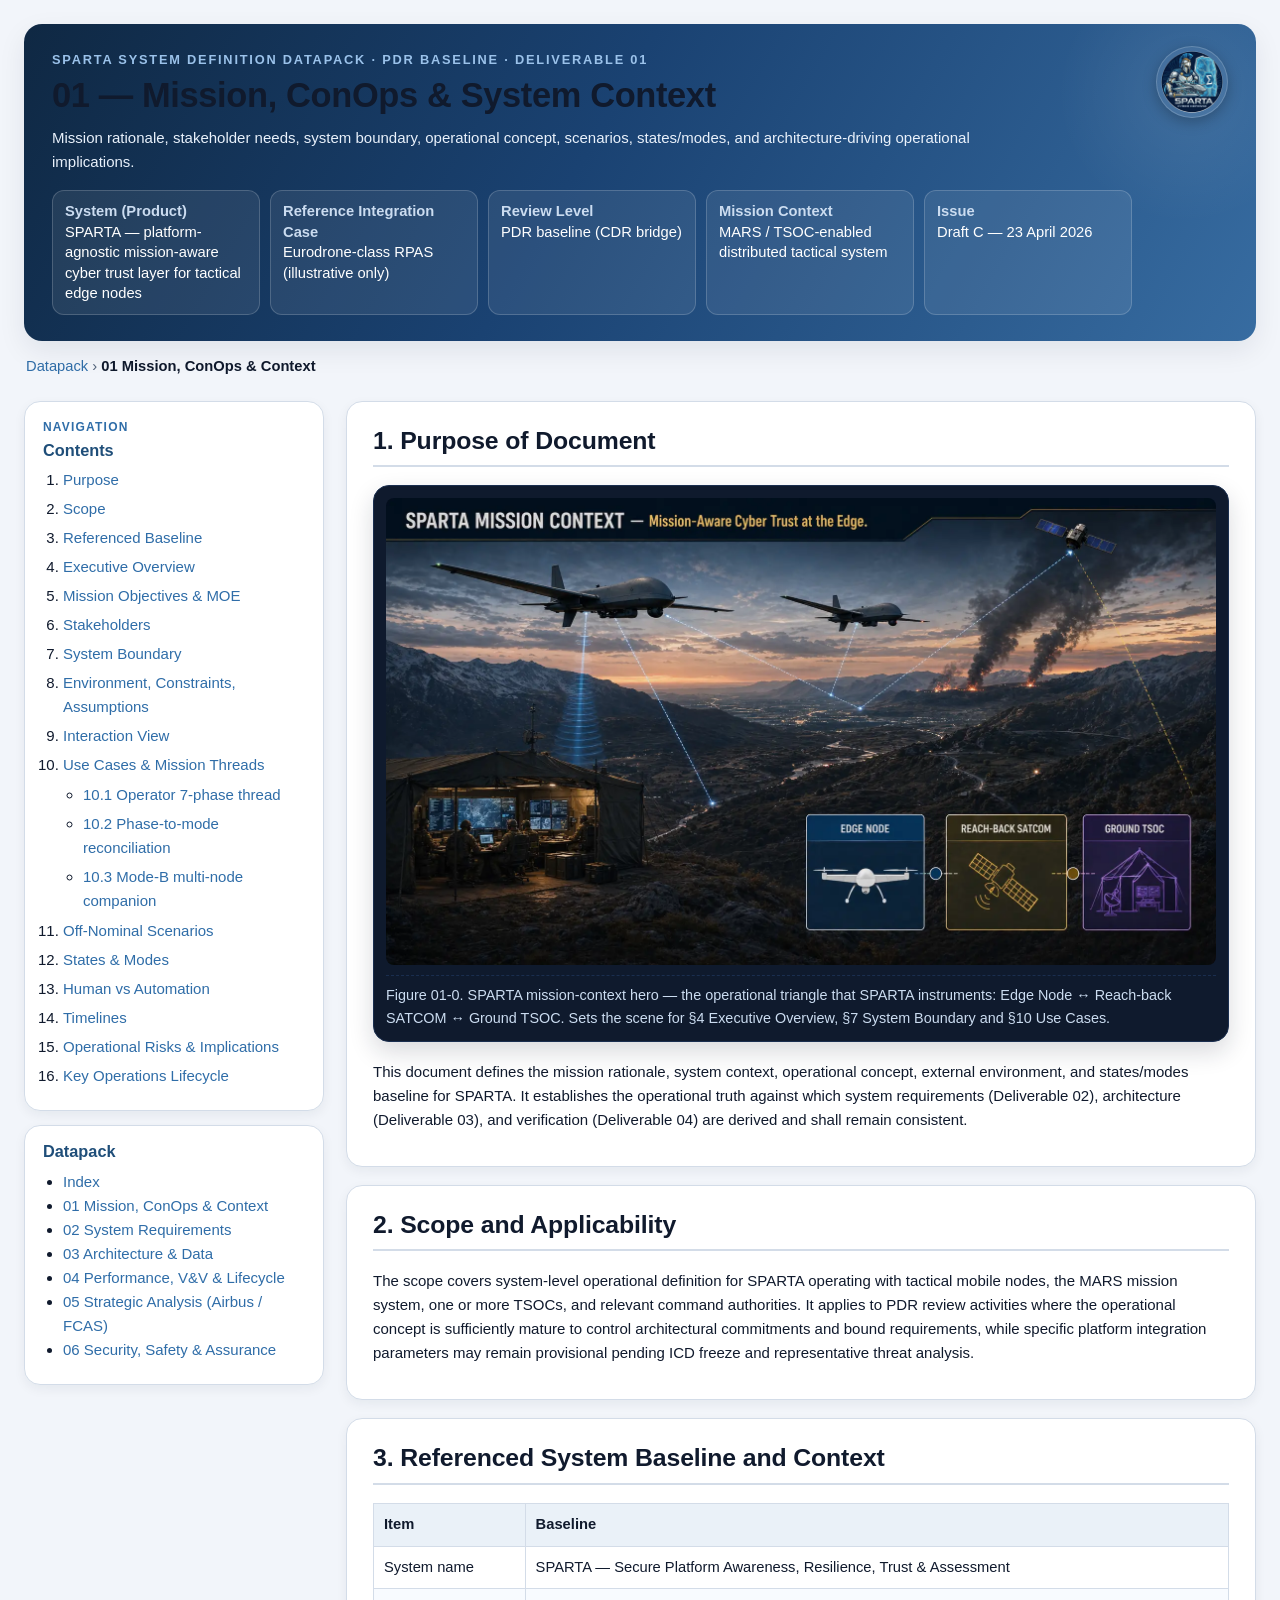
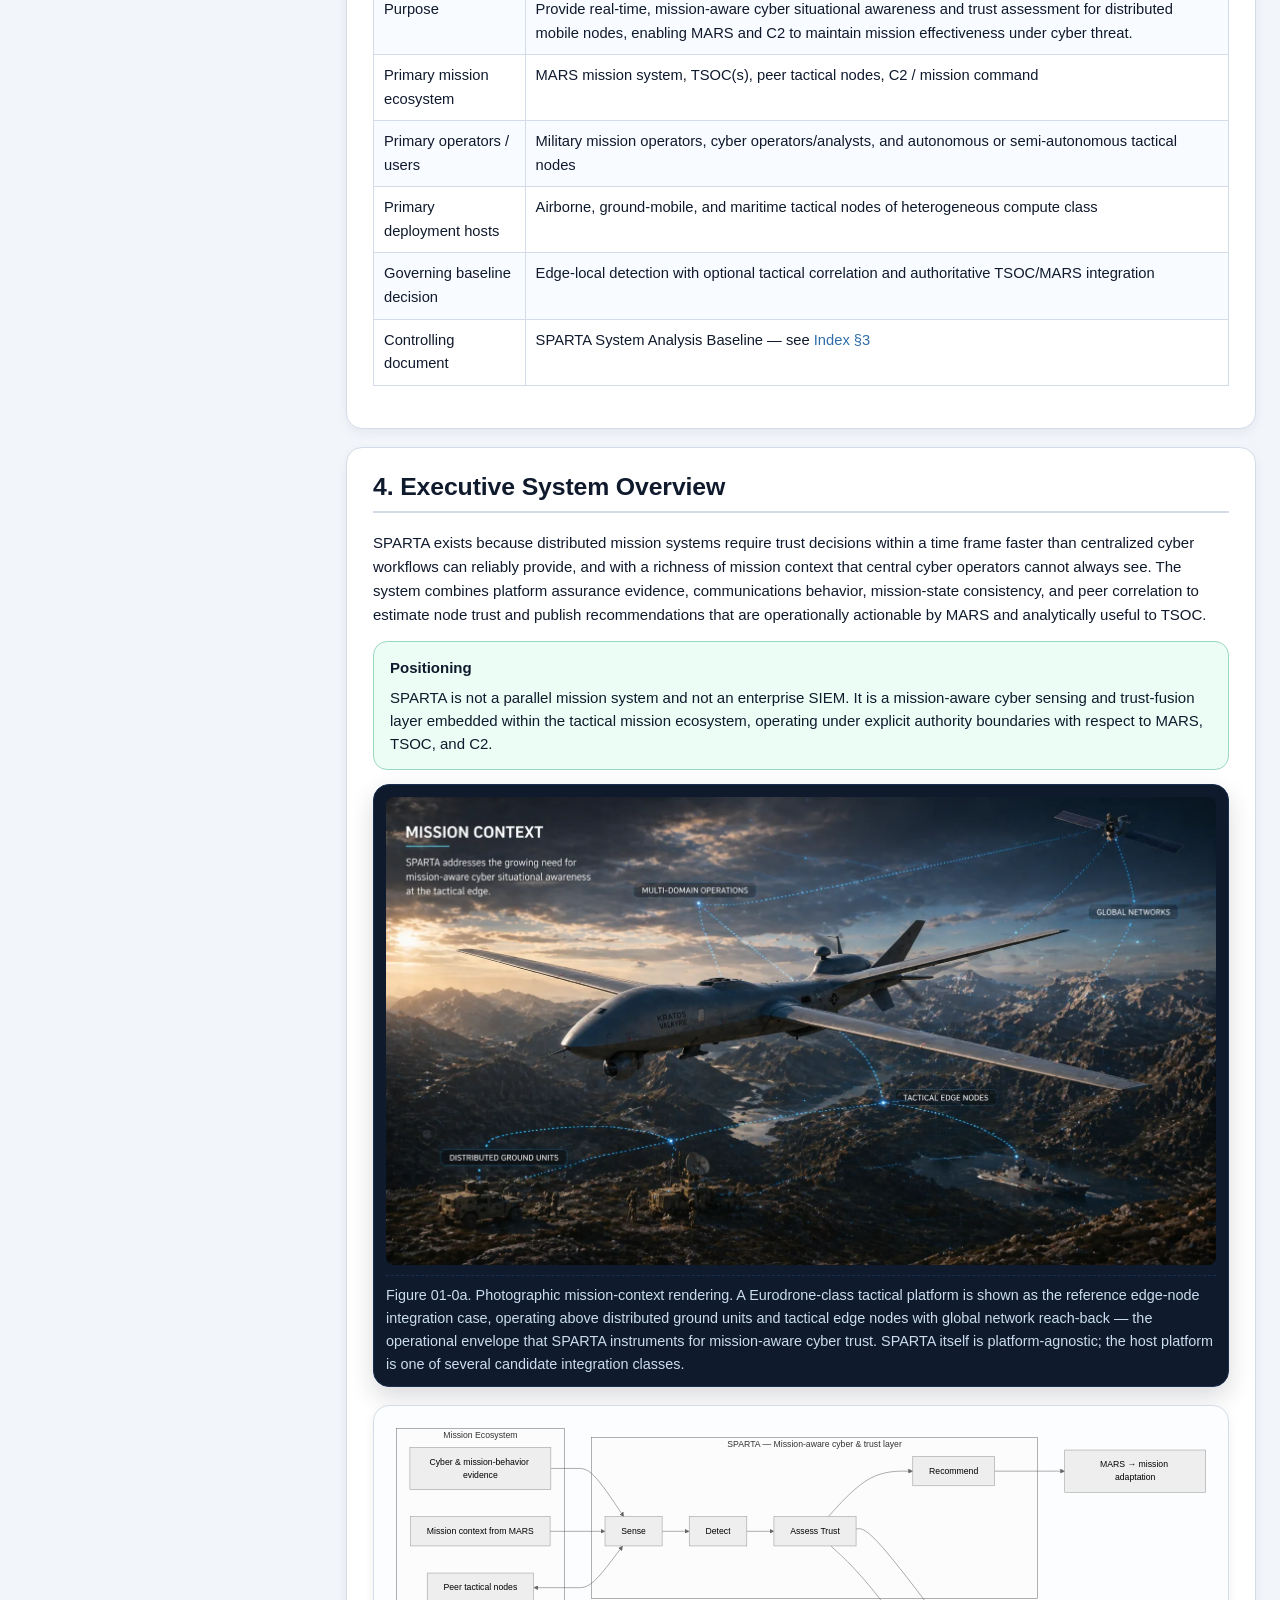
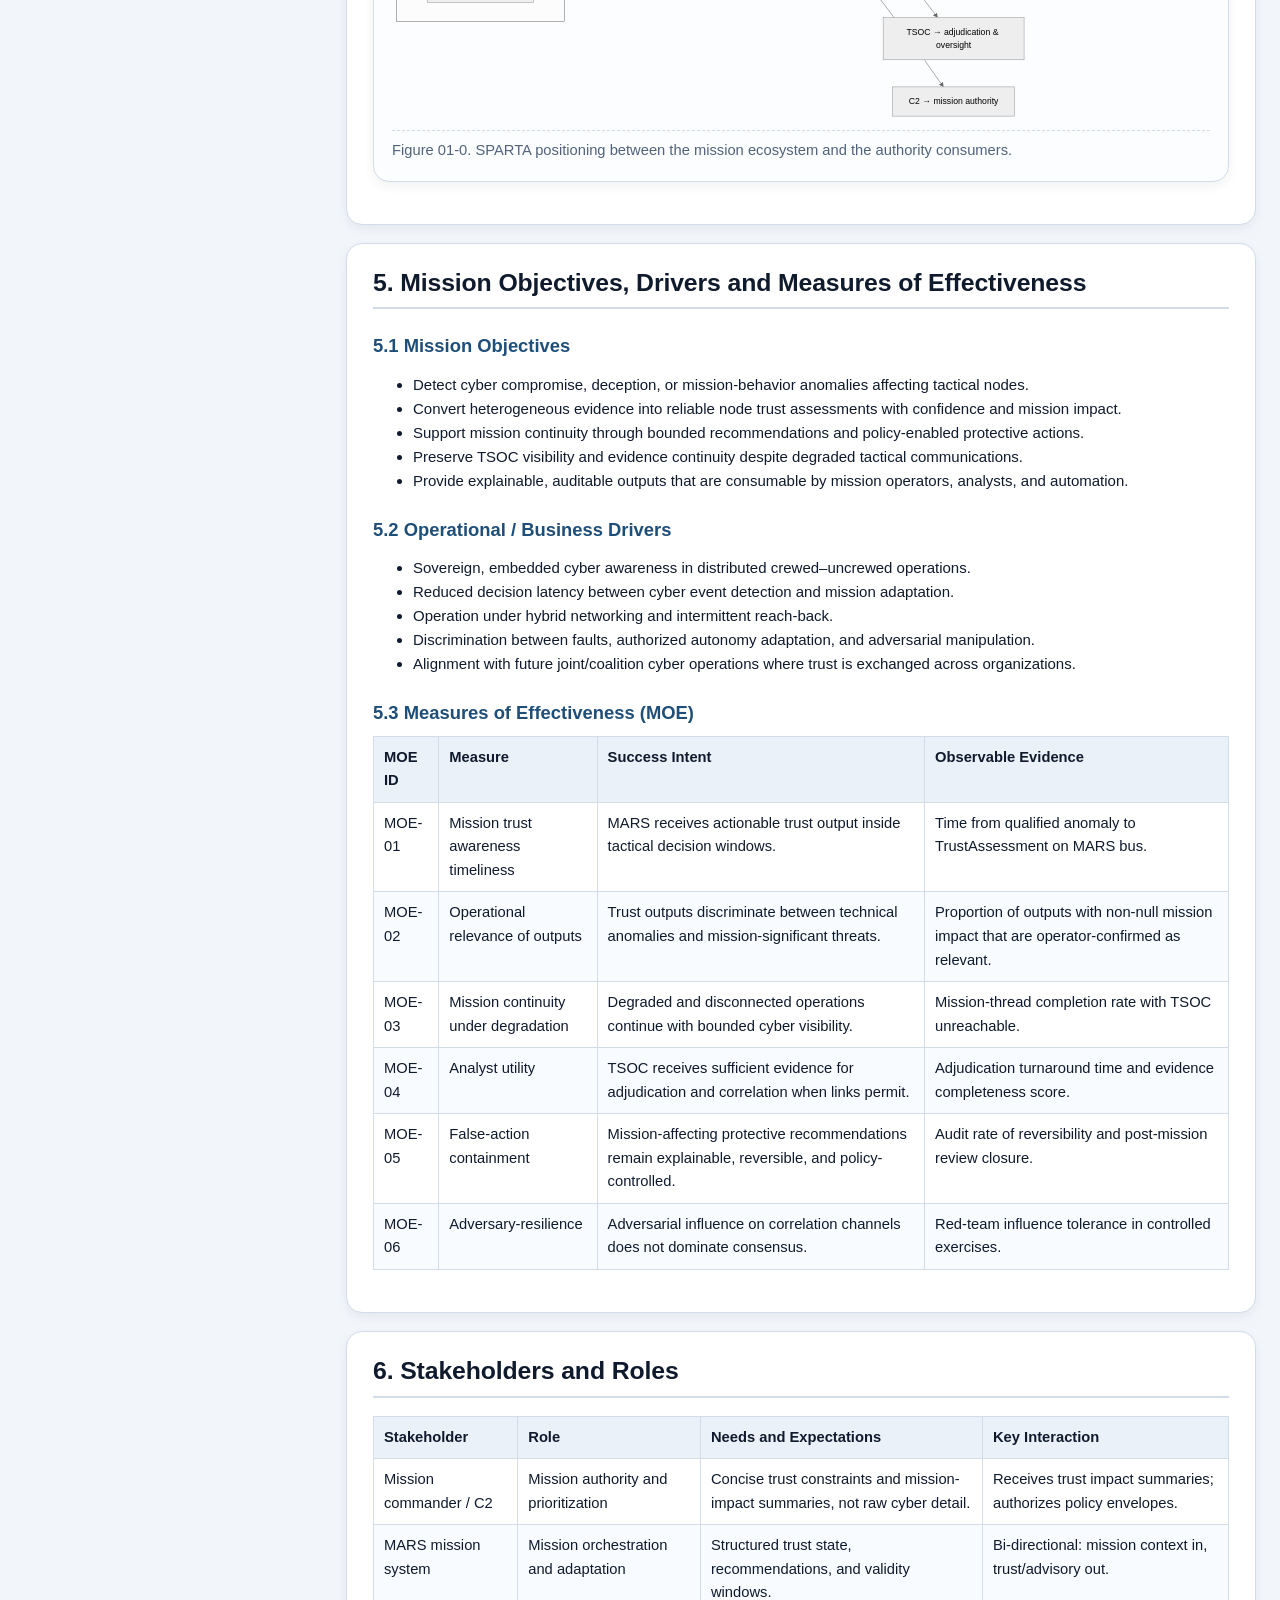
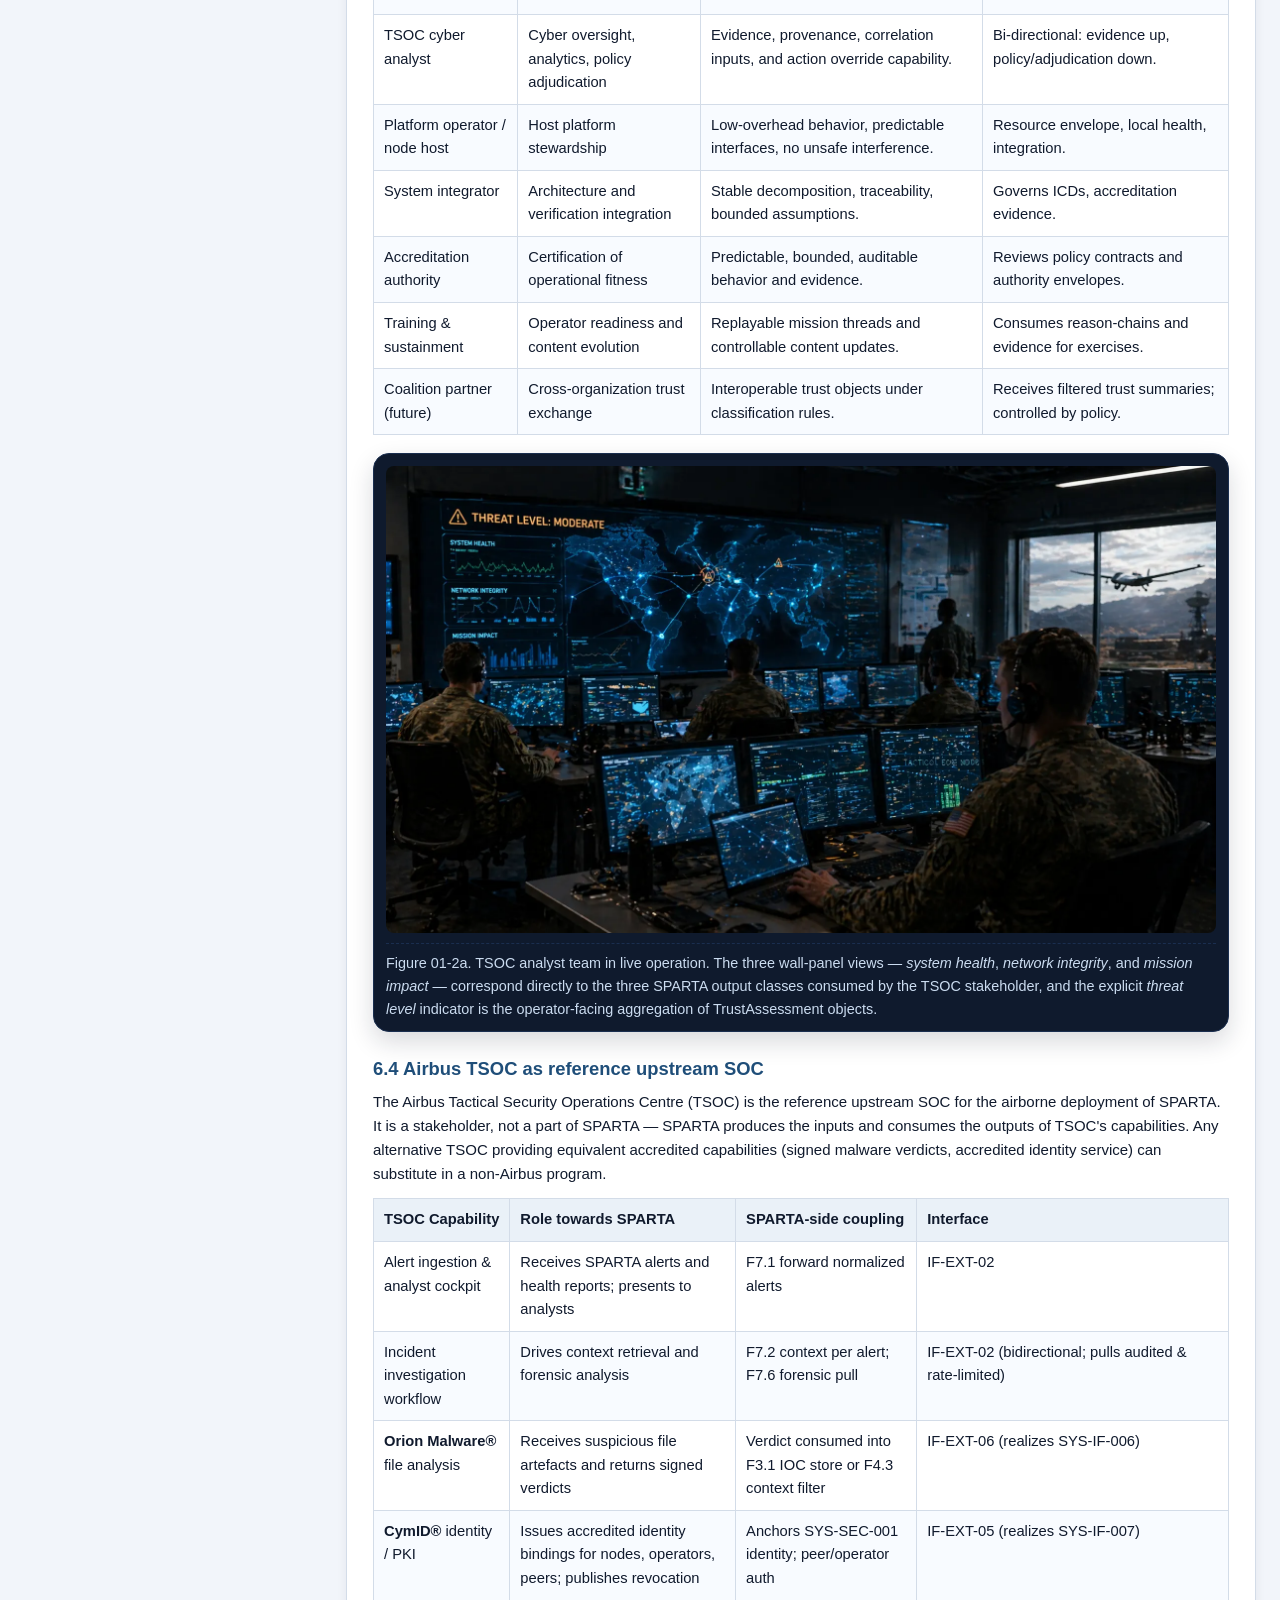
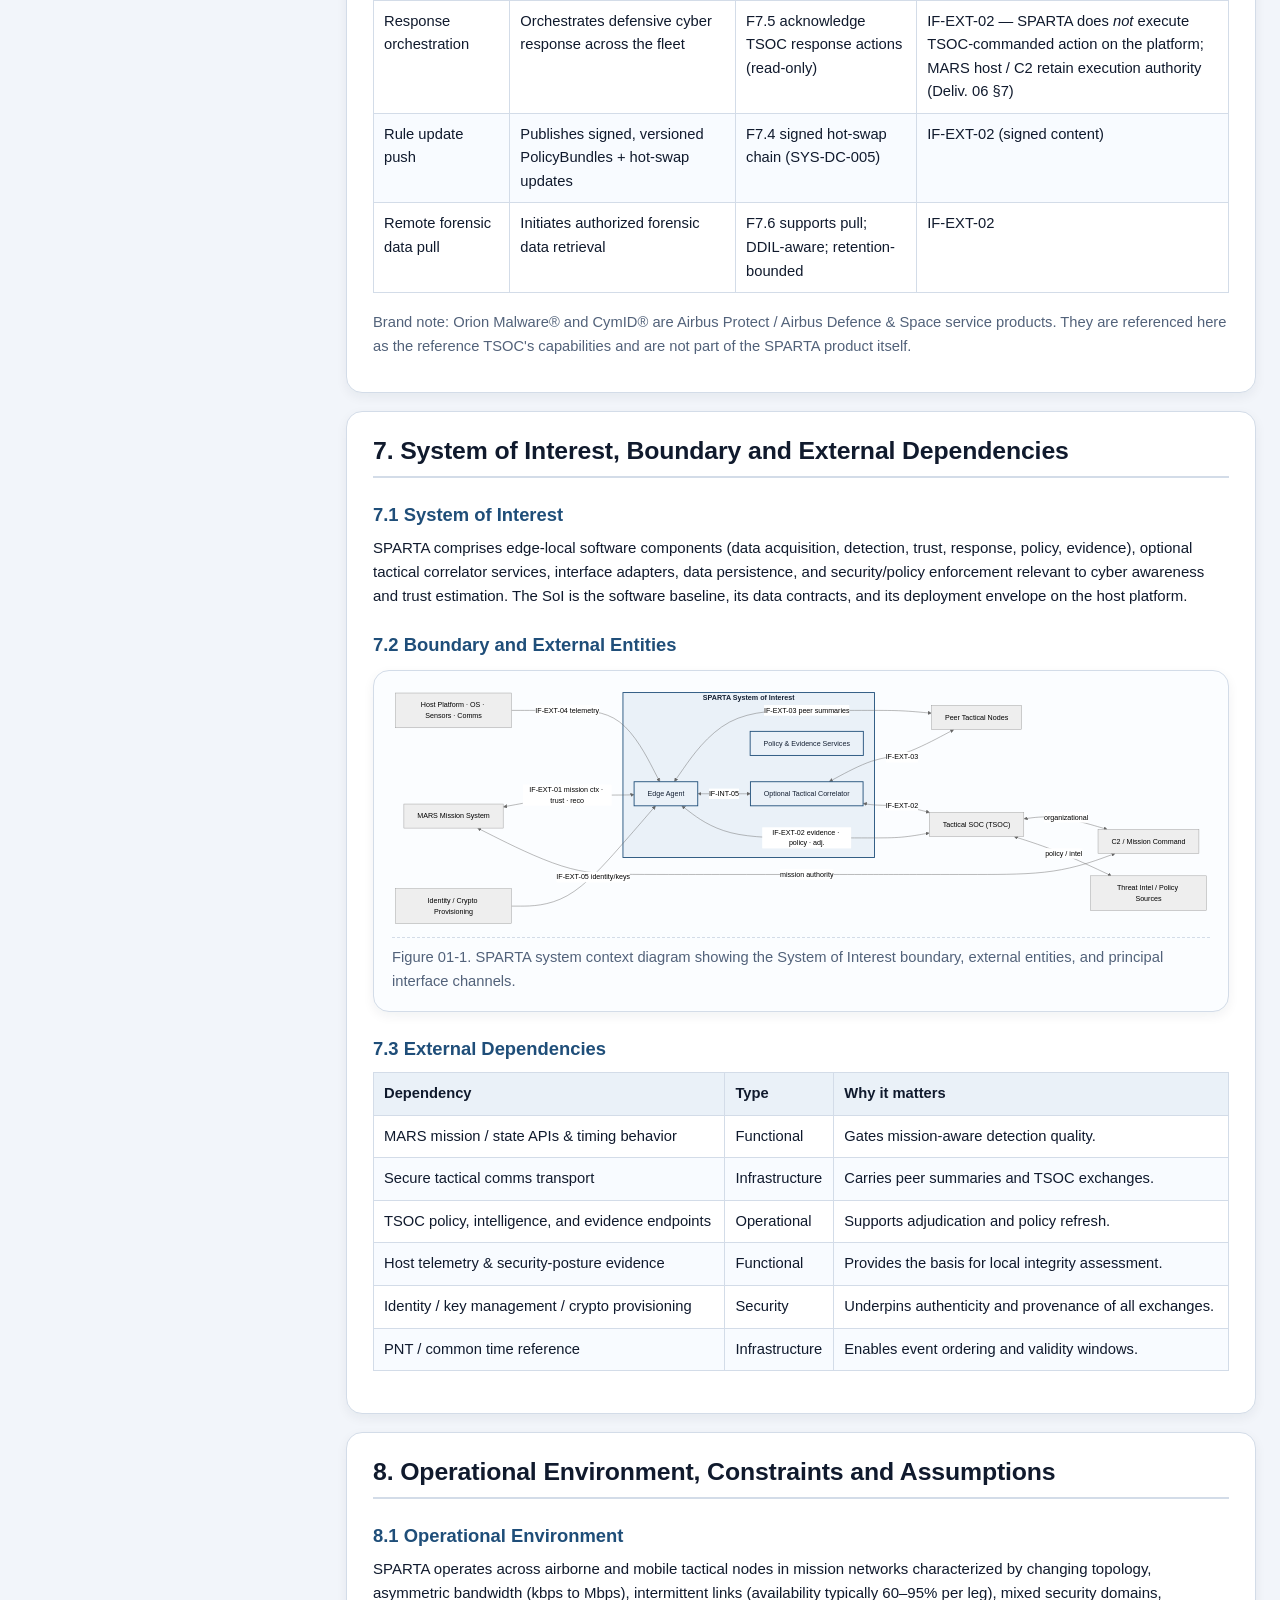
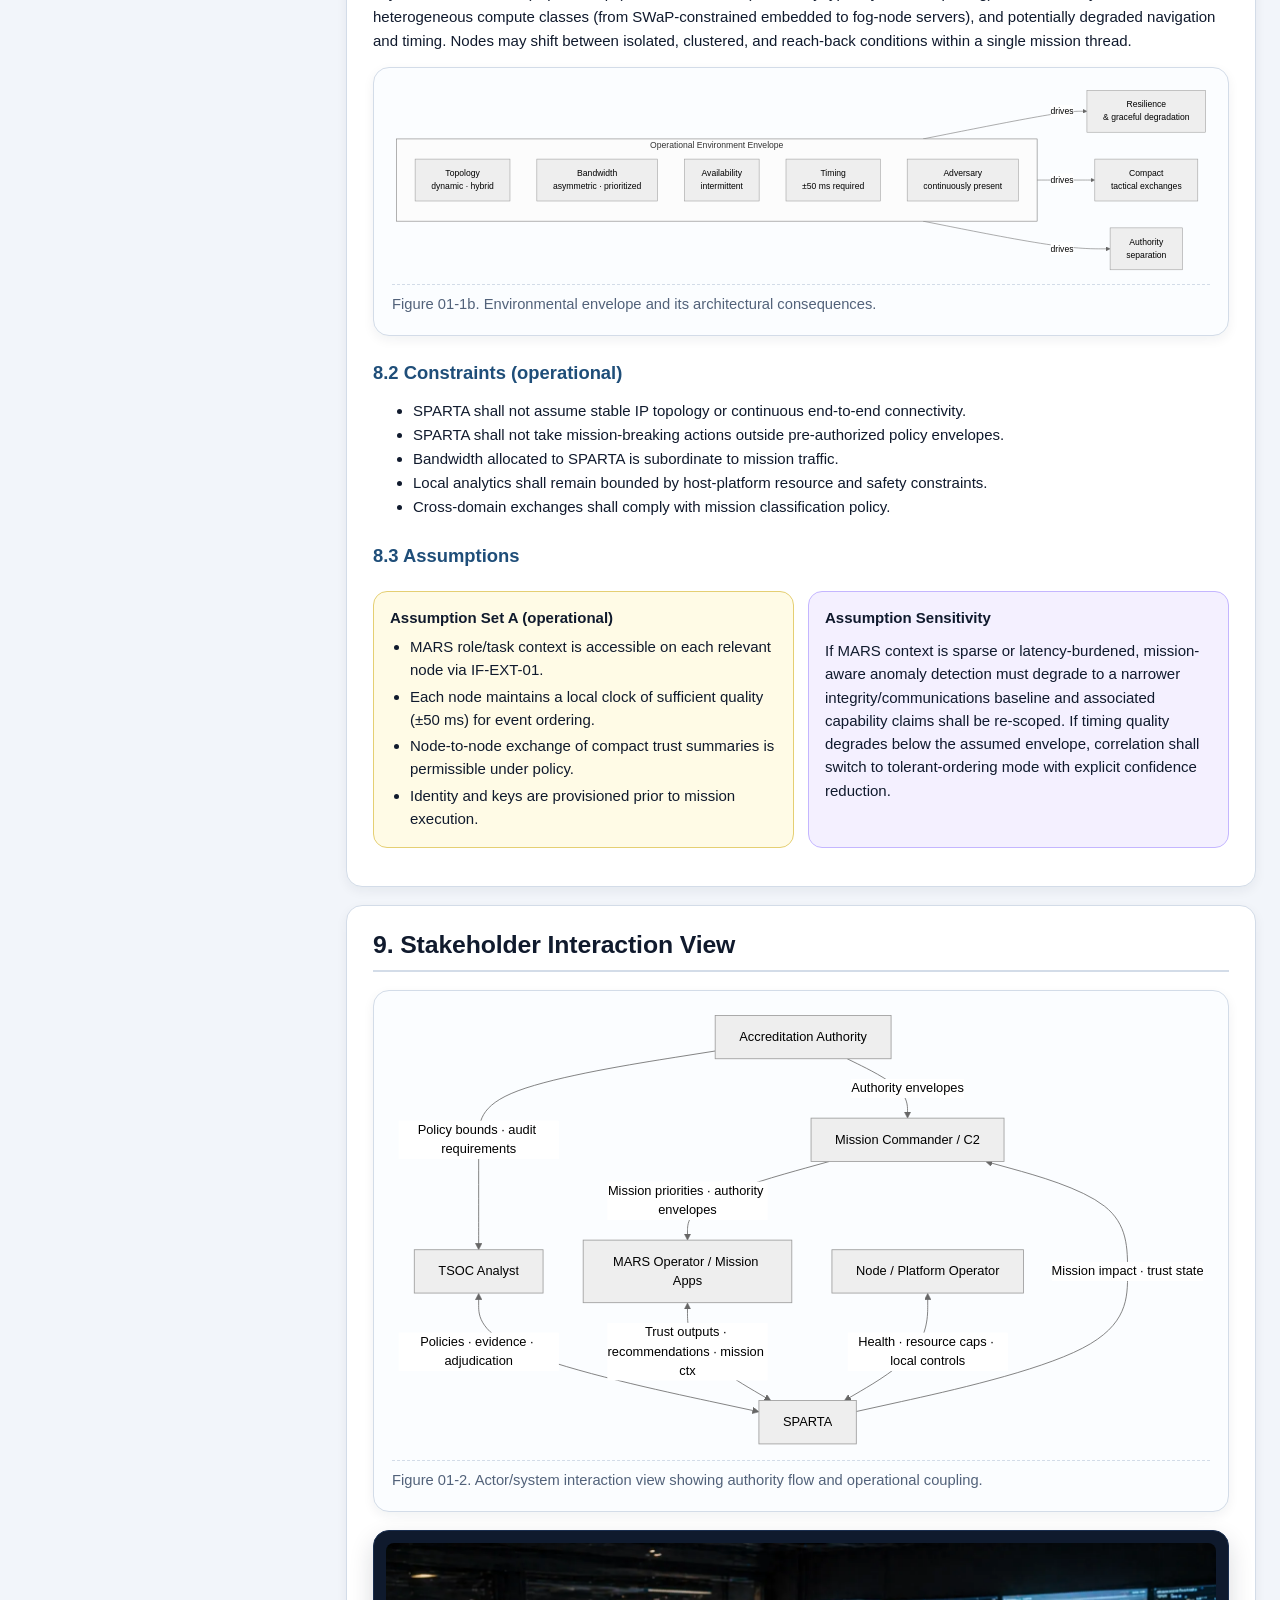
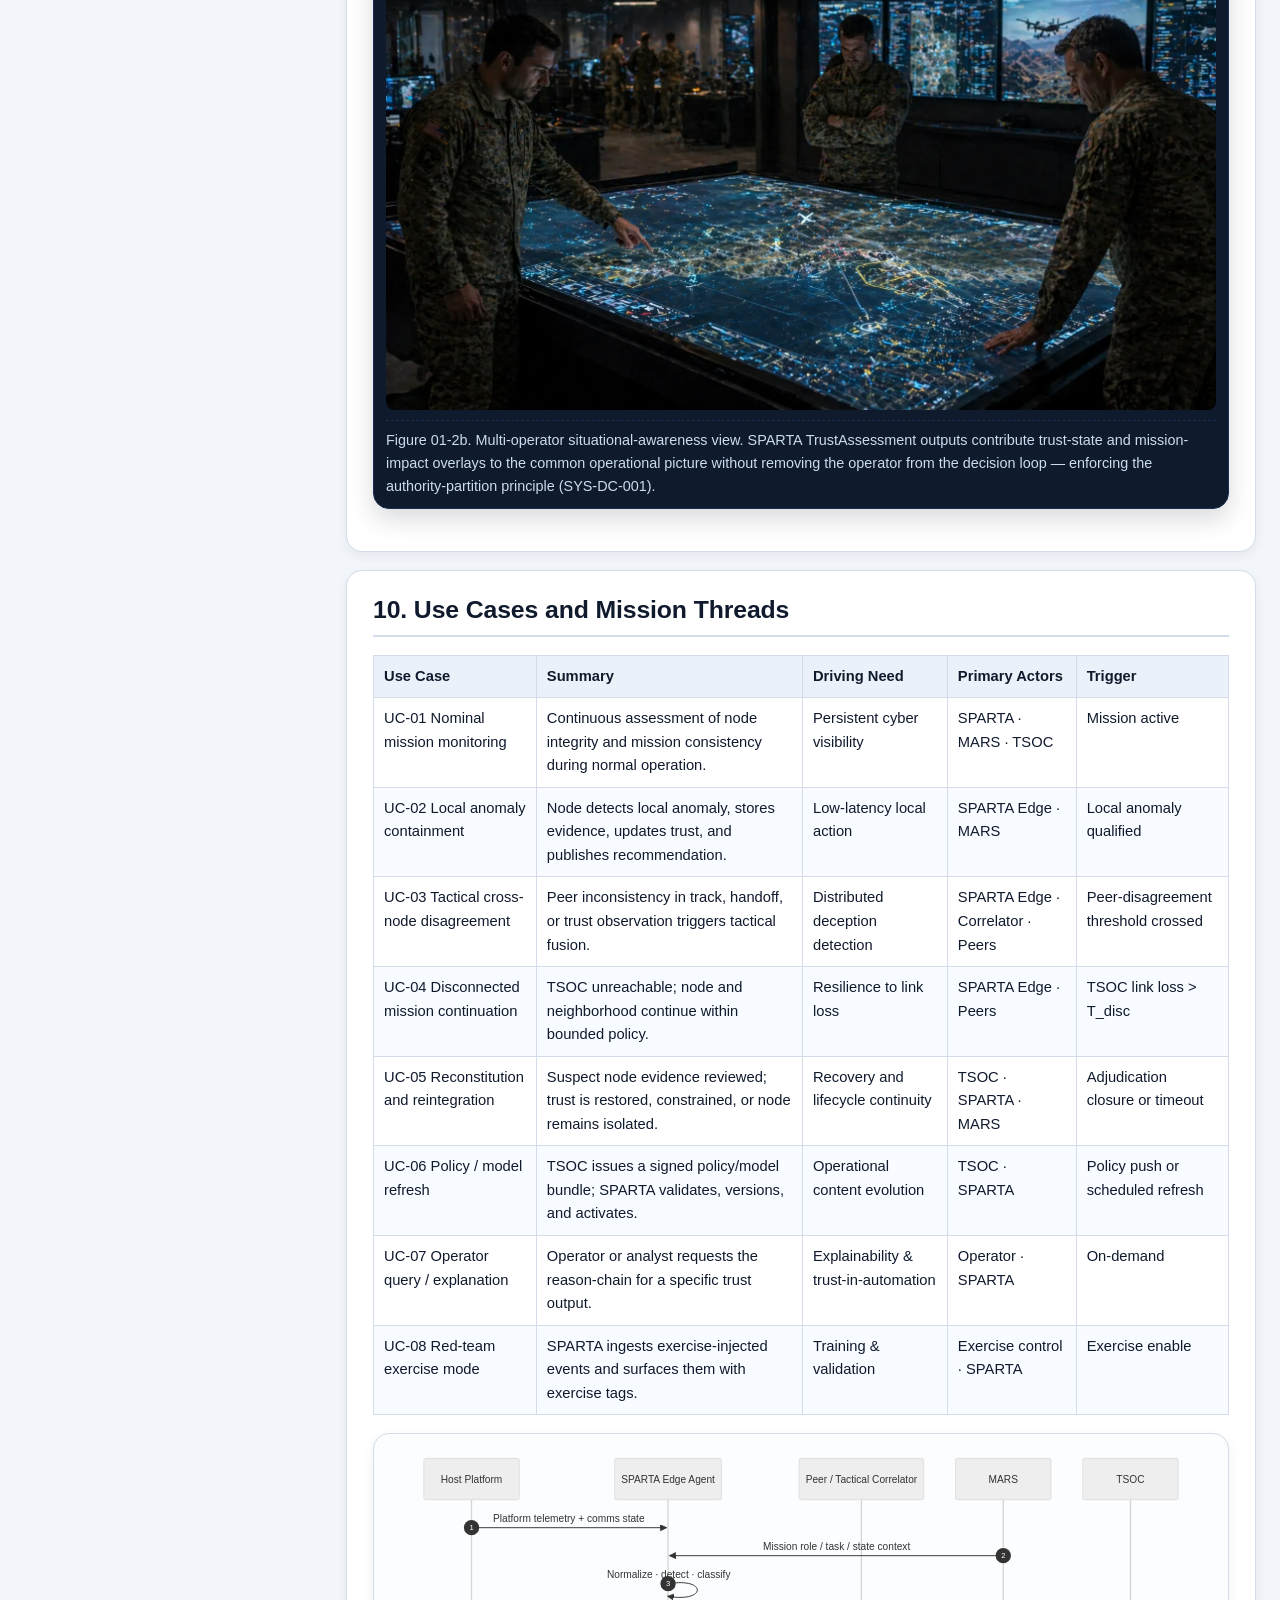
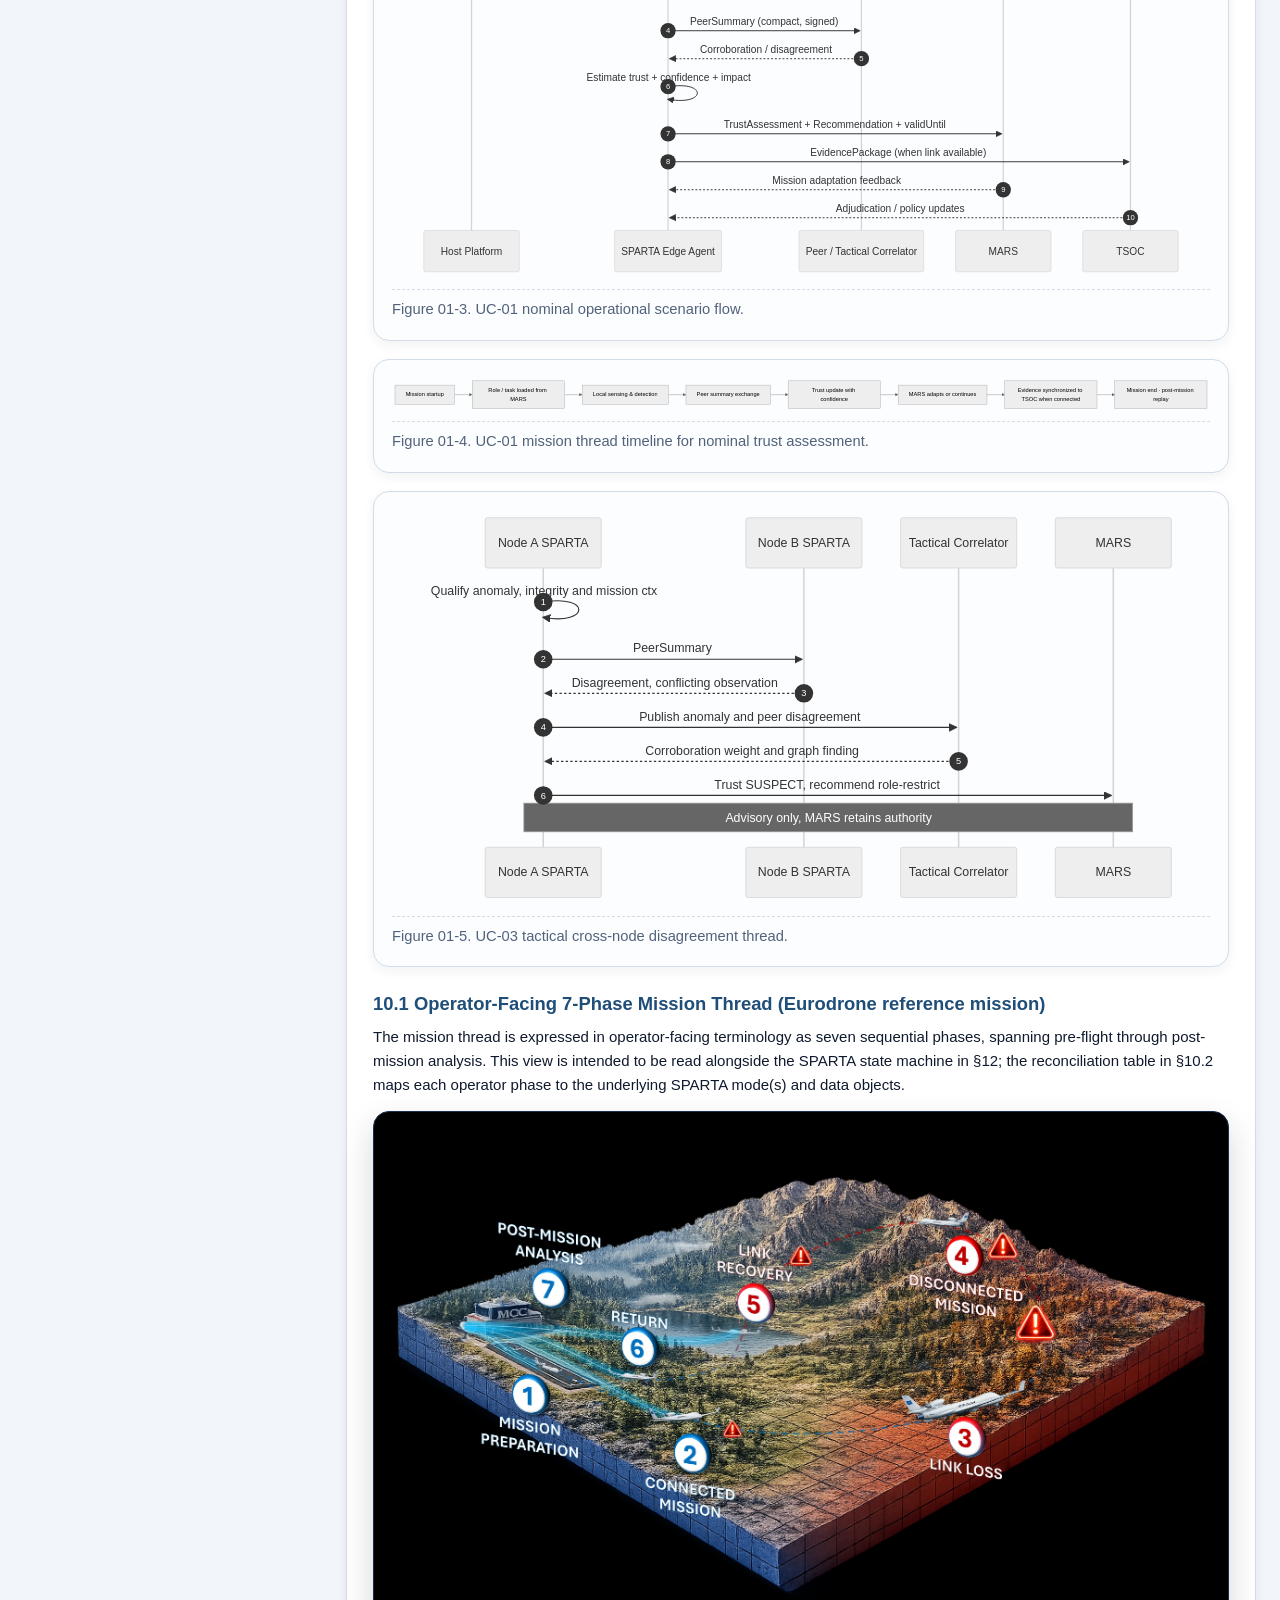
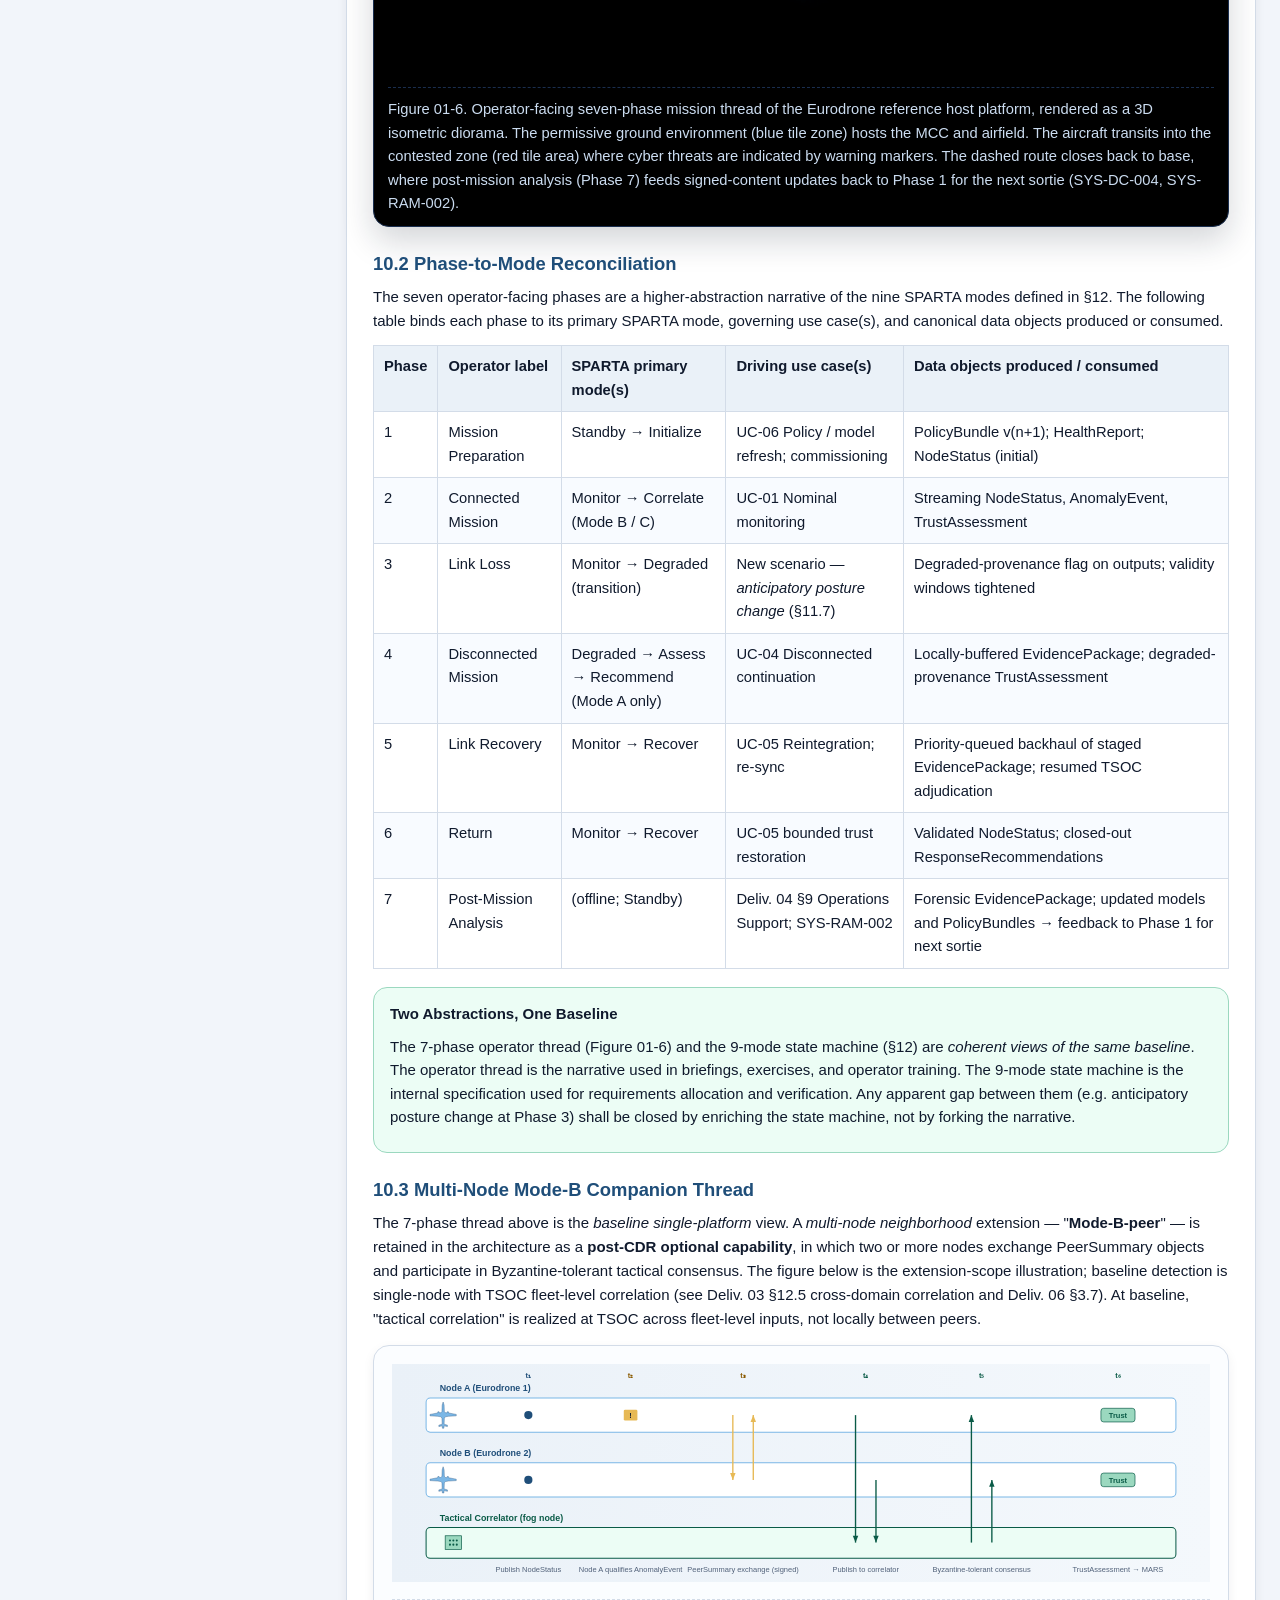
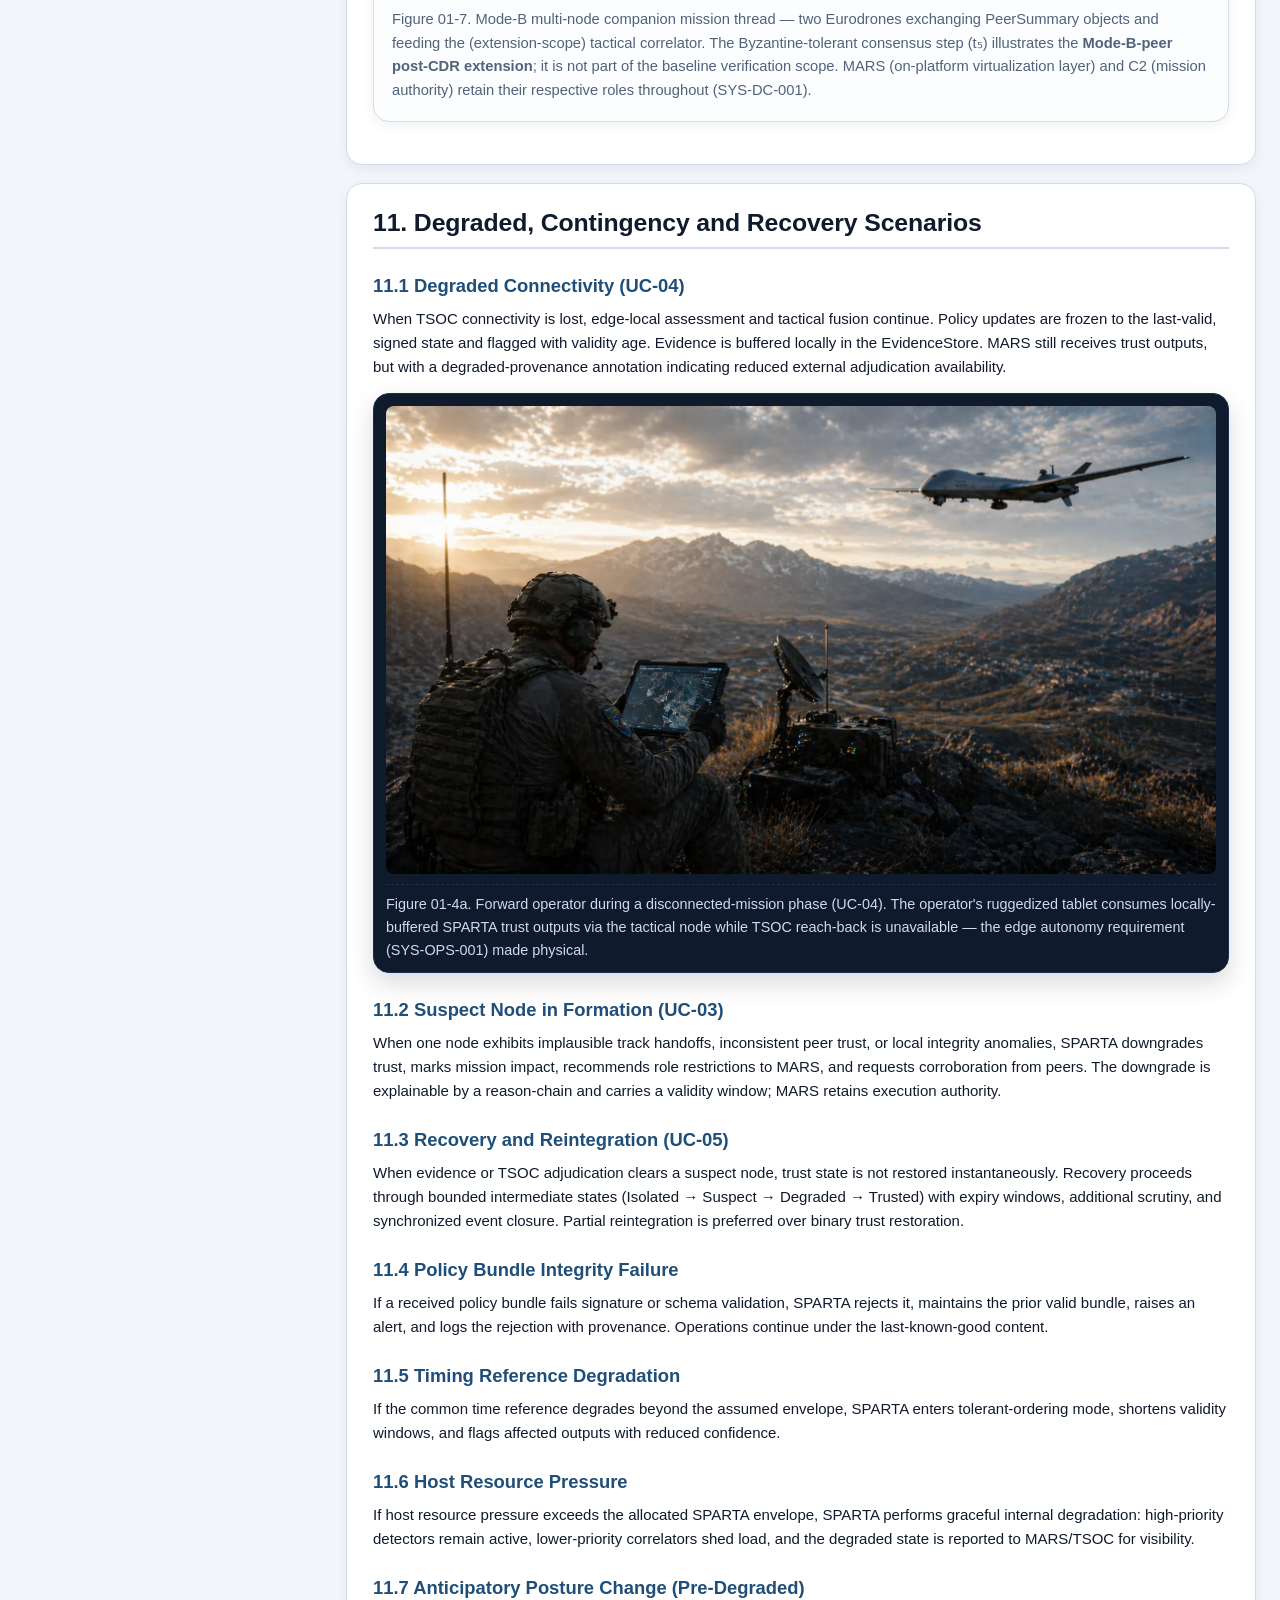
==== commit 05ff4daf: "Draft C.3.1 — integrate 4 infographic images (WebP, ~80–130 KB each) Four source PNGs (im1..im4, 1.6" ====
--- a/SPARTA_system_definition_datapack/01_mission_conops_context.html
+++ b/SPARTA_system_definition_datapack/01_mission_conops_context.html
@@ -2,7 +2,13 @@
 <script src="assets/mermaid.min.js" defer></script>
 <script src="assets/sparta-init.js" defer></script>
 </head><body><div class="page"><div class="topbar"><div class="logo-mark" aria-hidden="true" title="SPARTA Cyber Defense"><img src="assets/sparta_logo.webp" alt="" /></div><div class="kicker">SPARTA System Definition Datapack · PDR Baseline · Deliverable 01</div><h1>01 — Mission, ConOps &amp; System Context</h1><div class="subtitle">Mission rationale, stakeholder needs, system boundary, operational concept, scenarios, states/modes, and architecture-driving operational implications.</div><div class="doc-meta"><div class="item"><strong>System (Product)</strong><br>SPARTA — platform-agnostic mission-aware cyber trust layer for tactical edge nodes</div><div class="item"><strong>Reference Integration Case</strong><br>Eurodrone-class RPAS (illustrative only)</div><div class="item"><strong>Review Level</strong><br>PDR baseline (CDR bridge)</div><div class="item"><strong>Mission Context</strong><br>MARS / TSOC-enabled distributed tactical system</div><div class="item"><strong>Issue</strong><br>Draft C — 23 April 2026</div></div></div><div class="breadcrumbs"><a href="index.html">Datapack</a> › <strong>01 Mission, ConOps &amp; Context</strong></div><div class="layout"><aside class="sidebar"><div class="panel toc"><div class="kicker">Navigation</div><h3>Contents</h3><ol><li><a href="#purpose">Purpose</a></li><li><a href="#scope">Scope</a></li><li><a href="#baseline-context">Referenced Baseline</a></li><li><a href="#executive-overview">Executive Overview</a></li><li><a href="#mission-objectives">Mission Objectives &amp; MOE</a></li><li><a href="#stakeholders">Stakeholders</a></li><li><a href="#soi-boundary">System Boundary</a></li><li><a href="#environment">Environment, Constraints, Assumptions</a></li><li><a href="#interaction-view">Interaction View</a></li><li><a href="#use-cases">Use Cases &amp; Mission Threads</a><ul><li><a href="#use-cases">10.1 Operator 7-phase thread</a></li><li><a href="#use-cases">10.2 Phase-to-mode reconciliation</a></li><li><a href="#use-cases">10.3 Mode-B multi-node companion</a></li></ul></li><li><a href="#off-nominal">Off-Nominal Scenarios</a></li><li><a href="#states-modes">States &amp; Modes</a></li><li><a href="#responsibilities">Human vs Automation</a></li><li><a href="#timelines">Timelines</a></li><li><a href="#ops-risks">Operational Risks &amp; Implications</a></li><li><a href="#key-operations">Key Operations Lifecycle</a></li></ol></div><div class="panel"><h3>Datapack</h3><ul><li><a href="index.html">Index</a></li><li><a href="01_mission_conops_context.html">01 Mission, ConOps &amp; Context</a></li><li><a href="02_system_requirements.html">02 System Requirements</a></li><li><a href="03_architecture_data_definition.html">03 Architecture &amp; Data</a></li><li><a href="04_performance_vnv_lifecycle.html">04 Performance, V&amp;V &amp; Lifecycle</a></li><li><a href="05_strategic_analysis_airbus_fcas.html">05 Strategic Analysis (Airbus / FCAS)</a></li><li><a href="06_security_safety_assurance.html">06 Security, Safety &amp; Assurance</a></li>
-</ul></div></aside><main class="content"><section id="purpose"><h2>1. Purpose of Document</h2><p>This document defines the mission rationale, system context, operational concept, external environment, and states/modes baseline for SPARTA. It establishes the operational truth against which system requirements (Deliverable 02), architecture (Deliverable 03), and verification (Deliverable 04) are derived and shall remain consistent.</p></section><section id="scope"><h2>2. Scope and Applicability</h2><p>The scope covers system-level operational definition for SPARTA operating with tactical mobile nodes, the MARS mission system, one or more TSOCs, and relevant command authorities. It applies to PDR review activities where the operational concept is sufficiently mature to control architectural commitments and bound requirements, while specific platform integration parameters may remain provisional pending ICD freeze and representative threat analysis.</p></section><section id="baseline-context"><h2>3. Referenced System Baseline and Context</h2><table class="metadata"><thead><tr><th>Item</th><th>Baseline</th></tr></thead><tbody><tr><td>System name</td><td>SPARTA — Secure Platform Awareness, Resilience, Trust &amp; Assessment</td></tr><tr><td>Purpose</td><td>Provide real-time, mission-aware cyber situational awareness and trust assessment for distributed mobile nodes, enabling MARS and C2 to maintain mission effectiveness under cyber threat.</td></tr><tr><td>Primary mission ecosystem</td><td>MARS mission system, TSOC(s), peer tactical nodes, C2 / mission command</td></tr><tr><td>Primary operators / users</td><td>Military mission operators, cyber operators/analysts, and autonomous or semi-autonomous tactical nodes</td></tr><tr><td>Primary deployment hosts</td><td>Airborne, ground-mobile, and maritime tactical nodes of heterogeneous compute class</td></tr><tr><td>Governing baseline decision</td><td>Edge-local detection with optional tactical correlation and authoritative TSOC/MARS integration</td></tr><tr><td>Controlling document</td><td>SPARTA System Analysis Baseline — see <a href="index.html#analysis-baseline">Index §3</a></td></tr></tbody></table></section><section id="executive-overview"><h2>4. Executive System Overview</h2><p>SPARTA exists because distributed mission systems require trust decisions within a time frame faster than centralized cyber workflows can reliably provide, and with a richness of mission context that central cyber operators cannot always see. The system combines platform assurance evidence, communications behavior, mission-state consistency, and peer correlation to estimate node trust and publish recommendations that are operationally actionable by MARS and analytically useful to TSOC.</p><div class="callout decision"><strong>Positioning</strong>
+</ul></div></aside><main class="content"><section id="purpose"><h2>1. Purpose of Document</h2>
+<figure class="figure photo-figure">
+<img src="assets/fig_mission_context.webp"
+     alt="SPARTA Mission Context — Mission-Aware Cyber Trust at the Edge. Wide aerial dusk landscape showing two tactical RPAS flying over contested mountainous terrain with a satellite reach-back link above and smoke from a red zone on the far right. A deployed TSOC tent is visible in the foreground-left with operator consoles lit warm. Three labeled callouts at bottom-right identify the canonical operational triangle: Edge Node (drone icon), Reach-back SATCOM (satellite icon), Ground TSOC (tent icon)."
+     loading="lazy"/>
+<div class="caption">Figure 01-0. SPARTA mission-context hero — the operational triangle that SPARTA instruments: Edge Node ↔ Reach-back SATCOM ↔ Ground TSOC. Sets the scene for §4 Executive Overview, §7 System Boundary and §10 Use Cases.</div>
+</figure><p>This document defines the mission rationale, system context, operational concept, external environment, and states/modes baseline for SPARTA. It establishes the operational truth against which system requirements (Deliverable 02), architecture (Deliverable 03), and verification (Deliverable 04) are derived and shall remain consistent.</p></section><section id="scope"><h2>2. Scope and Applicability</h2><p>The scope covers system-level operational definition for SPARTA operating with tactical mobile nodes, the MARS mission system, one or more TSOCs, and relevant command authorities. It applies to PDR review activities where the operational concept is sufficiently mature to control architectural commitments and bound requirements, while specific platform integration parameters may remain provisional pending ICD freeze and representative threat analysis.</p></section><section id="baseline-context"><h2>3. Referenced System Baseline and Context</h2><table class="metadata"><thead><tr><th>Item</th><th>Baseline</th></tr></thead><tbody><tr><td>System name</td><td>SPARTA — Secure Platform Awareness, Resilience, Trust &amp; Assessment</td></tr><tr><td>Purpose</td><td>Provide real-time, mission-aware cyber situational awareness and trust assessment for distributed mobile nodes, enabling MARS and C2 to maintain mission effectiveness under cyber threat.</td></tr><tr><td>Primary mission ecosystem</td><td>MARS mission system, TSOC(s), peer tactical nodes, C2 / mission command</td></tr><tr><td>Primary operators / users</td><td>Military mission operators, cyber operators/analysts, and autonomous or semi-autonomous tactical nodes</td></tr><tr><td>Primary deployment hosts</td><td>Airborne, ground-mobile, and maritime tactical nodes of heterogeneous compute class</td></tr><tr><td>Governing baseline decision</td><td>Edge-local detection with optional tactical correlation and authoritative TSOC/MARS integration</td></tr><tr><td>Controlling document</td><td>SPARTA System Analysis Baseline — see <a href="index.html#analysis-baseline">Index §3</a></td></tr></tbody></table></section><section id="executive-overview"><h2>4. Executive System Overview</h2><p>SPARTA exists because distributed mission systems require trust decisions within a time frame faster than centralized cyber workflows can reliably provide, and with a richness of mission context that central cyber operators cannot always see. The system combines platform assurance evidence, communications behavior, mission-state consistency, and peer correlation to estimate node trust and publish recommendations that are operationally actionable by MARS and analytically useful to TSOC.</p><div class="callout decision"><strong>Positioning</strong>
 SPARTA is not a parallel mission system and not an enterprise SIEM. It is a mission-aware cyber sensing and trust-fusion layer embedded within the tactical mission ecosystem, operating under explicit authority boundaries with respect to MARS, TSOC, and C2.
 </div><figure class="figure photo-figure"><img src="assets/photo_mission_context.webp"
 alt="Tactical MALE RPAS operating above distributed ground units, tactical edge nodes, and global networks, with a satellite visible above and annotations calling out multi-domain operations and tactical edge nodes."
@@ -178,6 +184,12 @@
 </div><div class="caption">Figure 01-8. SPARTA high-level state and mode view.</div></div><table class="metadata"><thead><tr><th>Mode</th><th>Description</th><th>Key Outputs</th><th>Active Elements</th></tr></thead><tbody><tr><td>Standby</td><td>Installed, not mission-active</td><td>Health self-check only</td><td>Minimal services</td></tr><tr><td>Initialize</td><td>Loading policies, bindings, mission context</td><td>Configuration status</td><td>Policy Manager, Comms Adapter</td></tr><tr><td>Monitor</td><td>Nominal continuous sensing and assessment</td><td>NodeStatus, anomaly candidates</td><td>Data Acquisition, Detection, Trust</td></tr><tr><td>Correlate</td><td>Peer summary exchange and tactical fusion active</td><td>Consensus/disagreement products</td><td>+ Correlator</td></tr><tr><td>Assess</td><td>Trust logic evaluating evidence</td><td>TrustAssessment with rationale</td><td>Trust Engine</td></tr><tr><td>Recommend</td><td>Recommendation and evidence publication</td><td>ResponseRecommendation, evidence package</td><td>Response Engine, Evidence Store</td></tr><tr><td>Degraded</td><td>Missing links, source loss, or reduced function</td><td>Reduced-confidence outputs</td><td>Core + flags</td></tr><tr><td>Isolate</td><td>Policy-gated local protective posture</td><td>Restricted local participation</td><td>Policy Engine, Response</td></tr><tr><td>Recover</td><td>Re-entry and validation after mitigation or adjudication</td><td>Stepwise trust restoration</td><td>Trust, Policy, Comms</td></tr><tr><td>Safe</td><td>Fault-driven fail-safe</td><td>Safe-state heartbeat only</td><td>Watchdog + minimal output</td></tr></tbody></table>
 
 <h3>13.1 DDIL store-and-forward operational pattern</h3>
+<figure class="figure photo-figure">
+<img src="assets/fig_ddil_pattern.webp"
+     alt="DDIL Store-and-Forward Pattern — four-panel storyboard. Panel 1 Nominal: drone with a strong solid green uplink beam, ground TSOC tent receiving. Annotations: strong link, live forwarding, real-time sync. Panel 2 Degraded: drone with a dashed amber uplink, 'compress' badge. Annotations: degraded link, compress data, prioritize queue. Panel 3 Limited: drone fully offline, 'STORE' and 'DDIL fallback ruleset' badges visible. Annotations: link unavailable, store locally, fallback active. Panel 4 Recovered: drone uplink restored, queue flushing upward with high/medium/low priority icons. Annotations: link restored, queue flushing, sync complete."
+     loading="lazy"/>
+<div class="caption">Figure 01-8. DDIL store-and-forward pattern across the four link states (Nominal → Degraded → Limited → Recovered). The invariant below holds: local detection rate MUST NOT depend on link state; only delivery lag does. Store-and-forward machinery implements F6.2..F6.4 and engages the DDIL fallback ruleset (SYS-OPS-006) in the Limited state.</div>
+</figure>
 <p>DDIL (Disconnected, Degraded, Intermittent, Limited) is the operational norm for an airborne tactical node, not an exception. SPARTA's F4–F6 chain is designed so that loss of the uplink <em>never</em> loses alerts and <em>never</em> degrades local detection.</p>
 <table class="wide-table"><thead><tr><th>Link state</th><th>SPARTA behaviour</th><th>Priority policy</th><th>Recovery on link-up</th></tr></thead><tbody>
 <tr><td>Nominal</td><td>Stream alerts in priority order; periodic heartbeat</td><td>Severity × mission-criticality × freshness</td><td>—</td></tr>
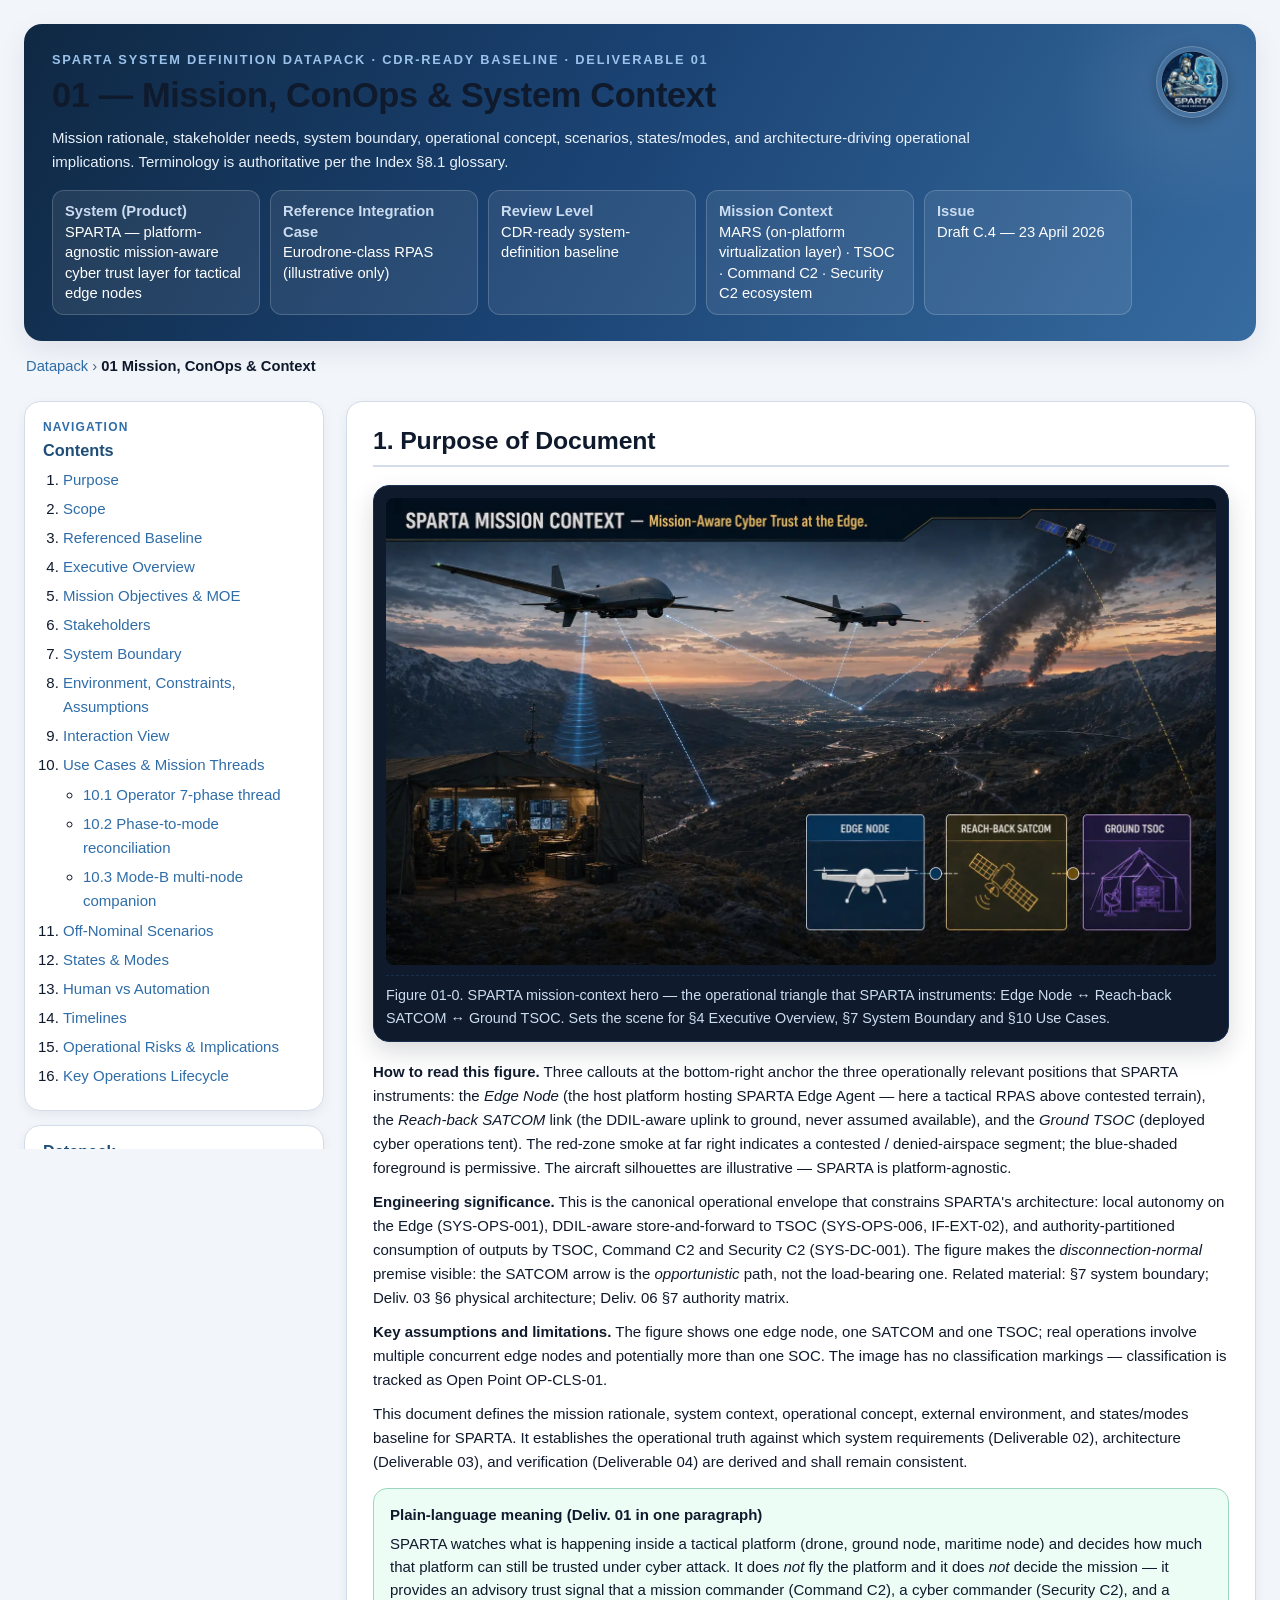
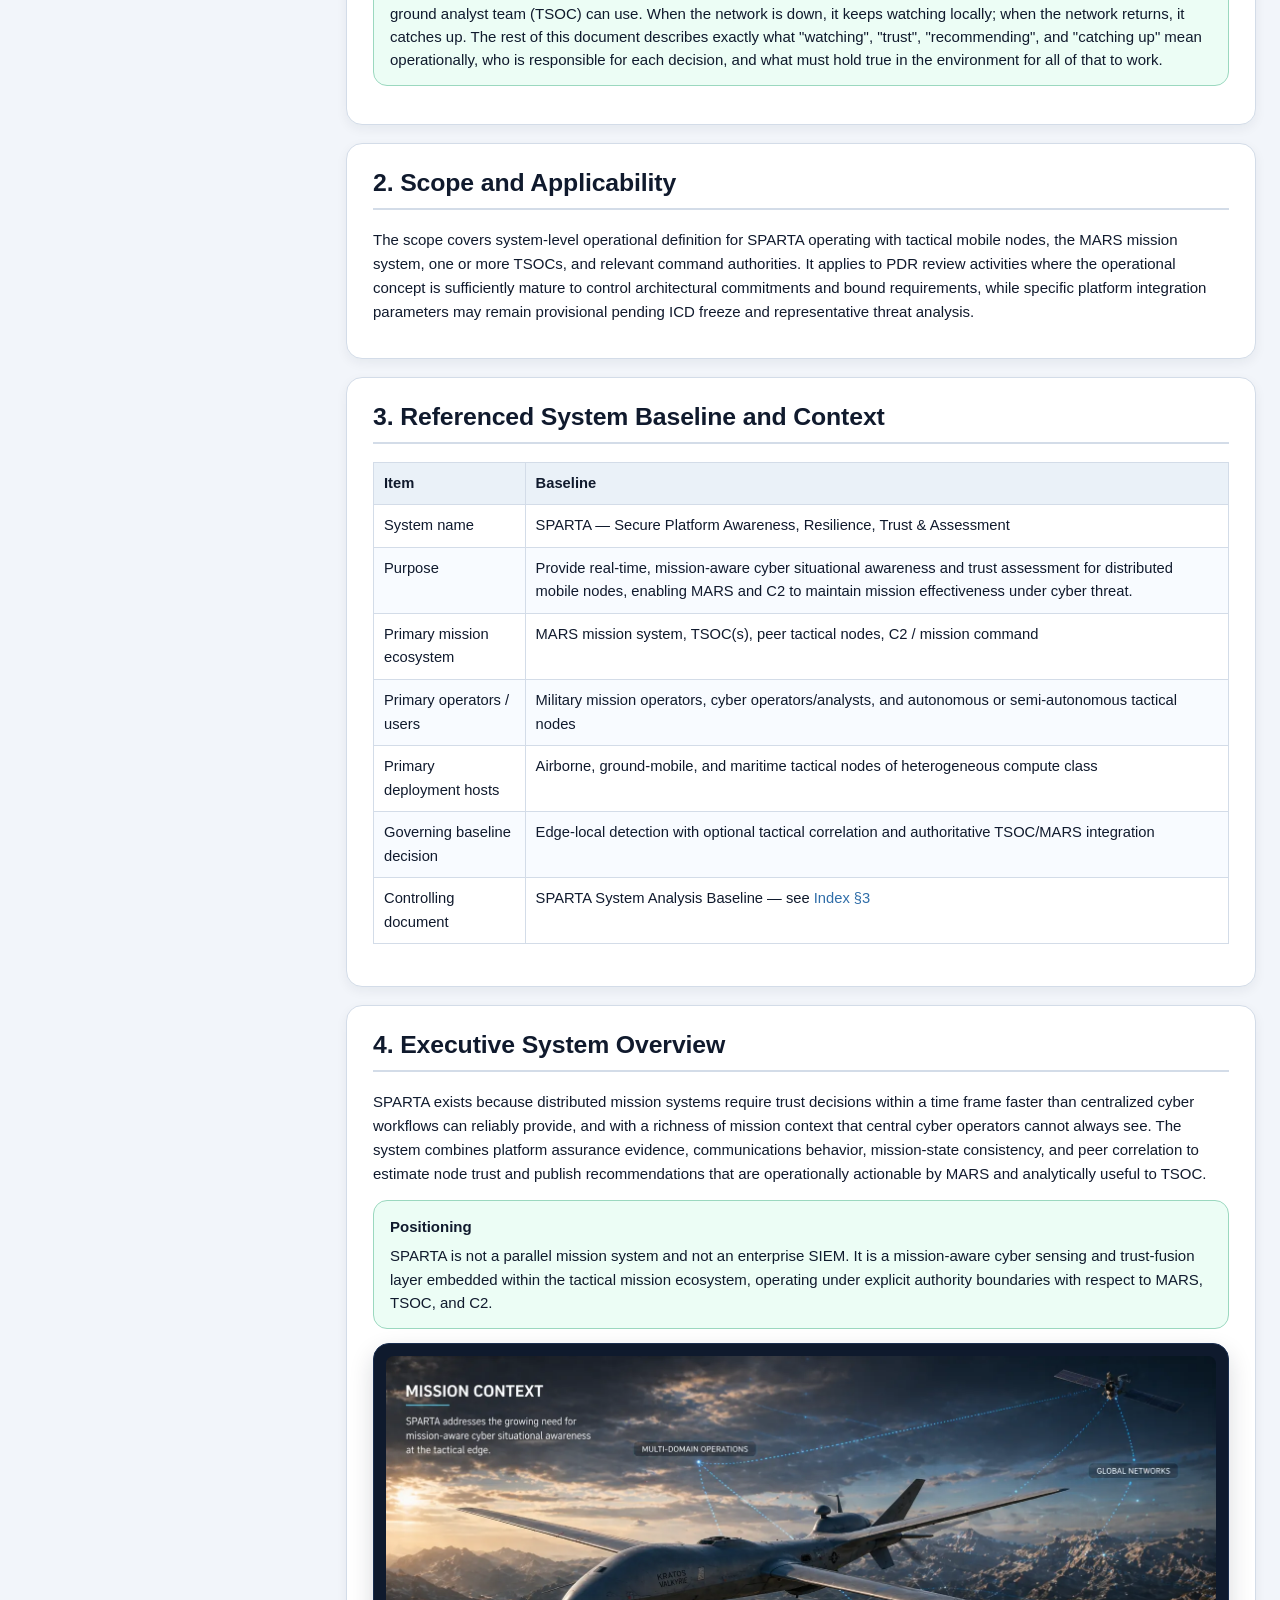
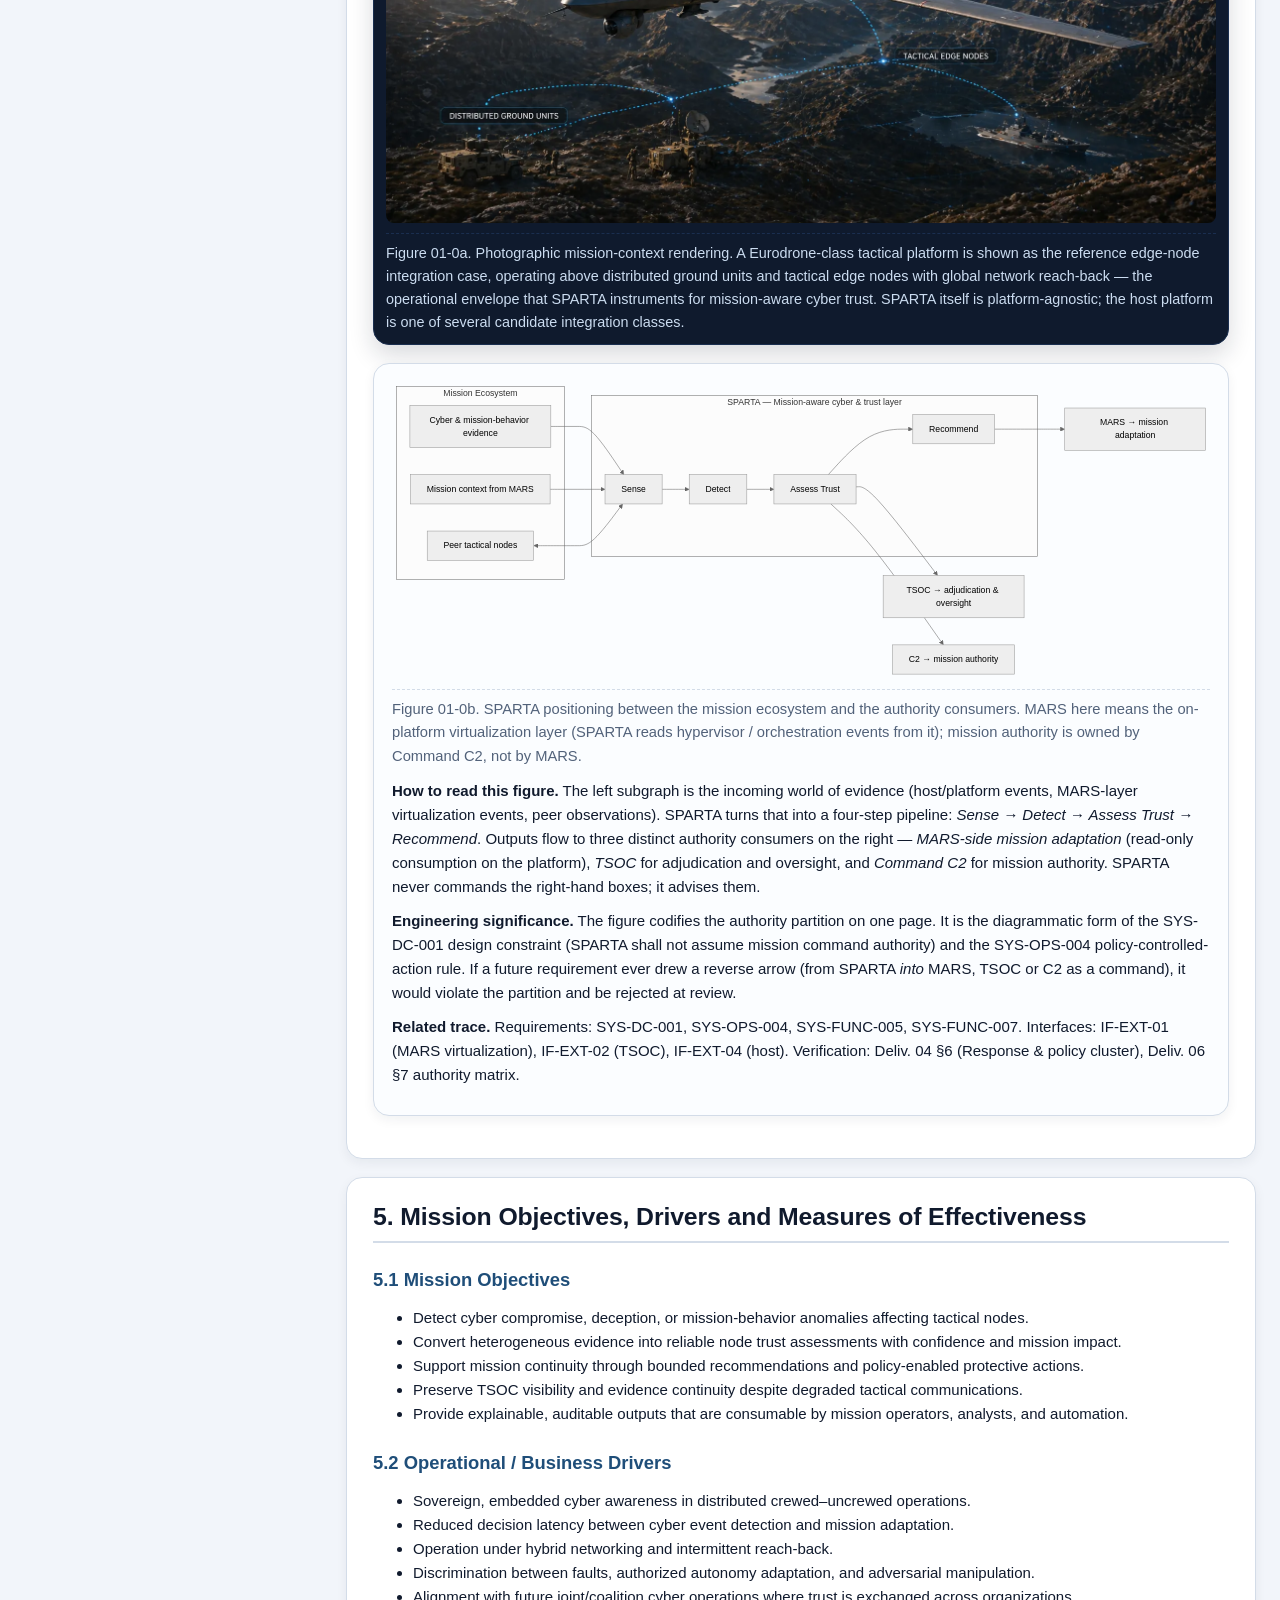
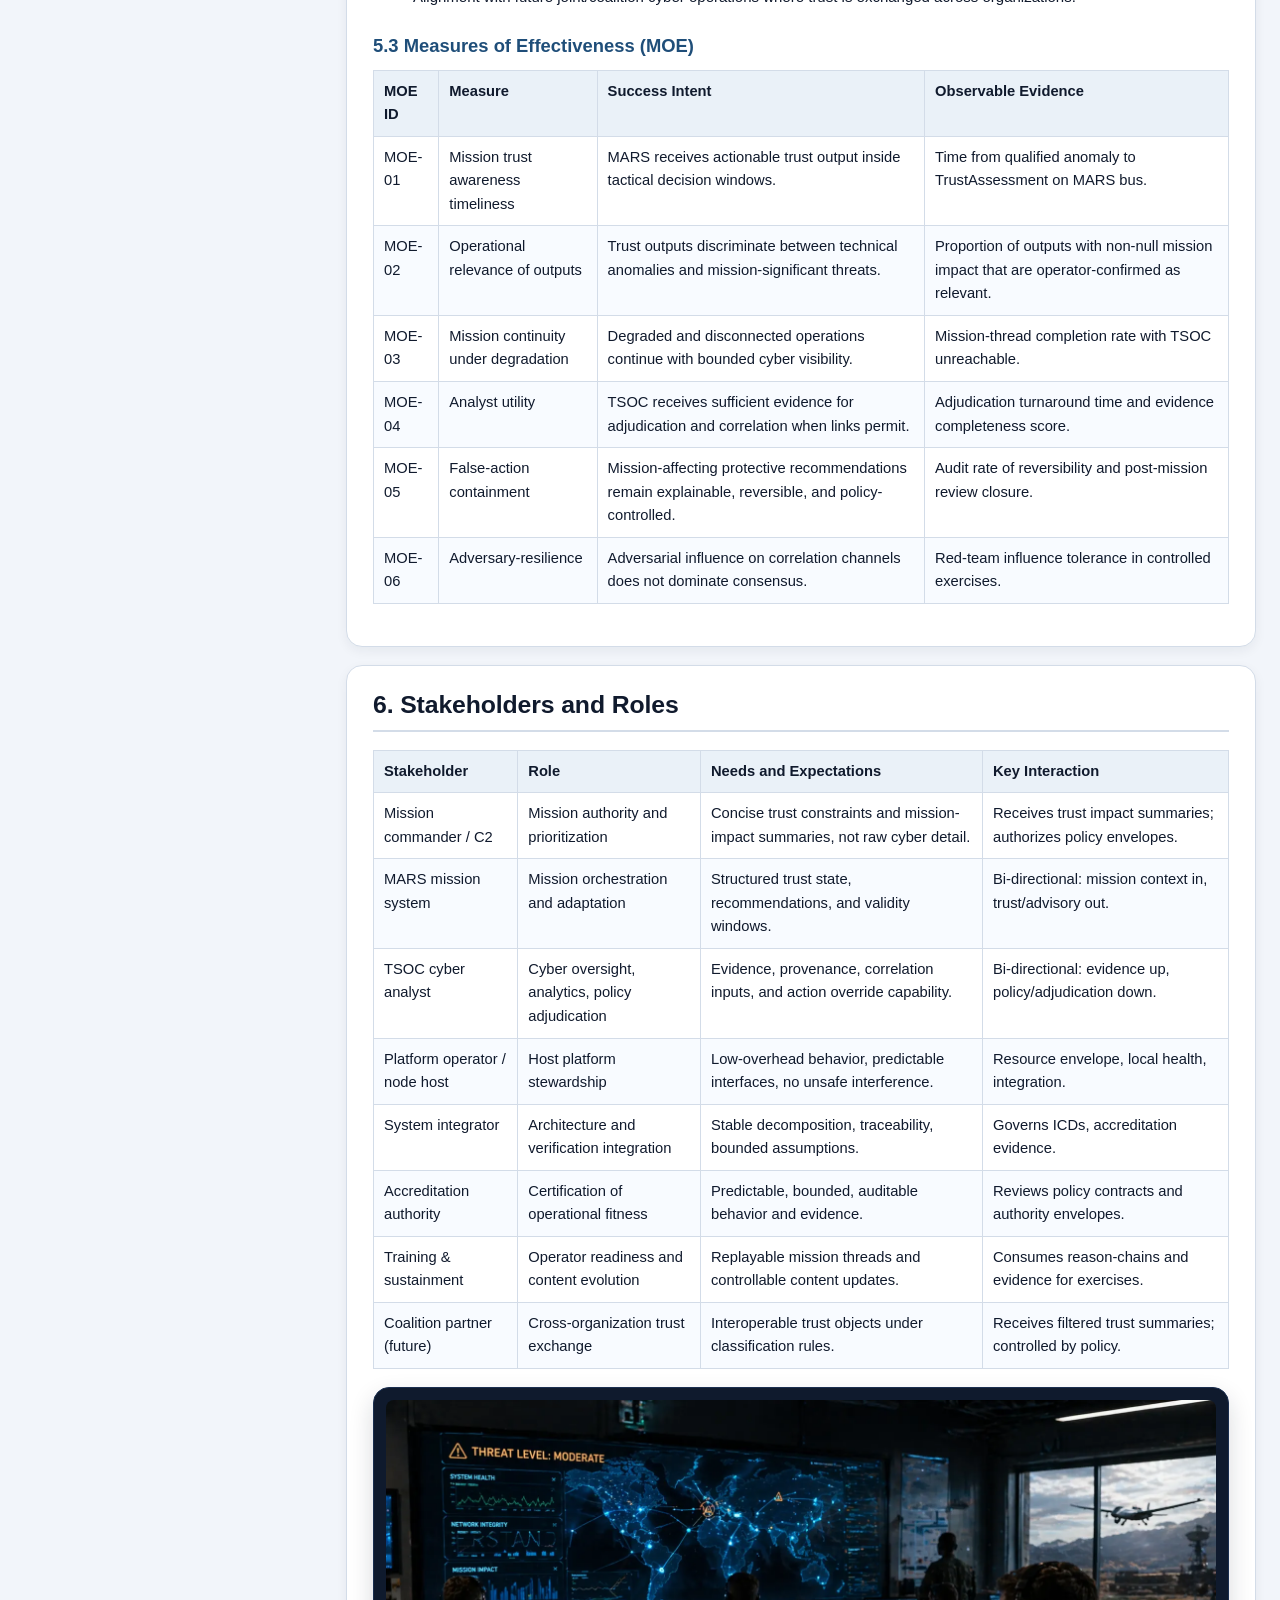
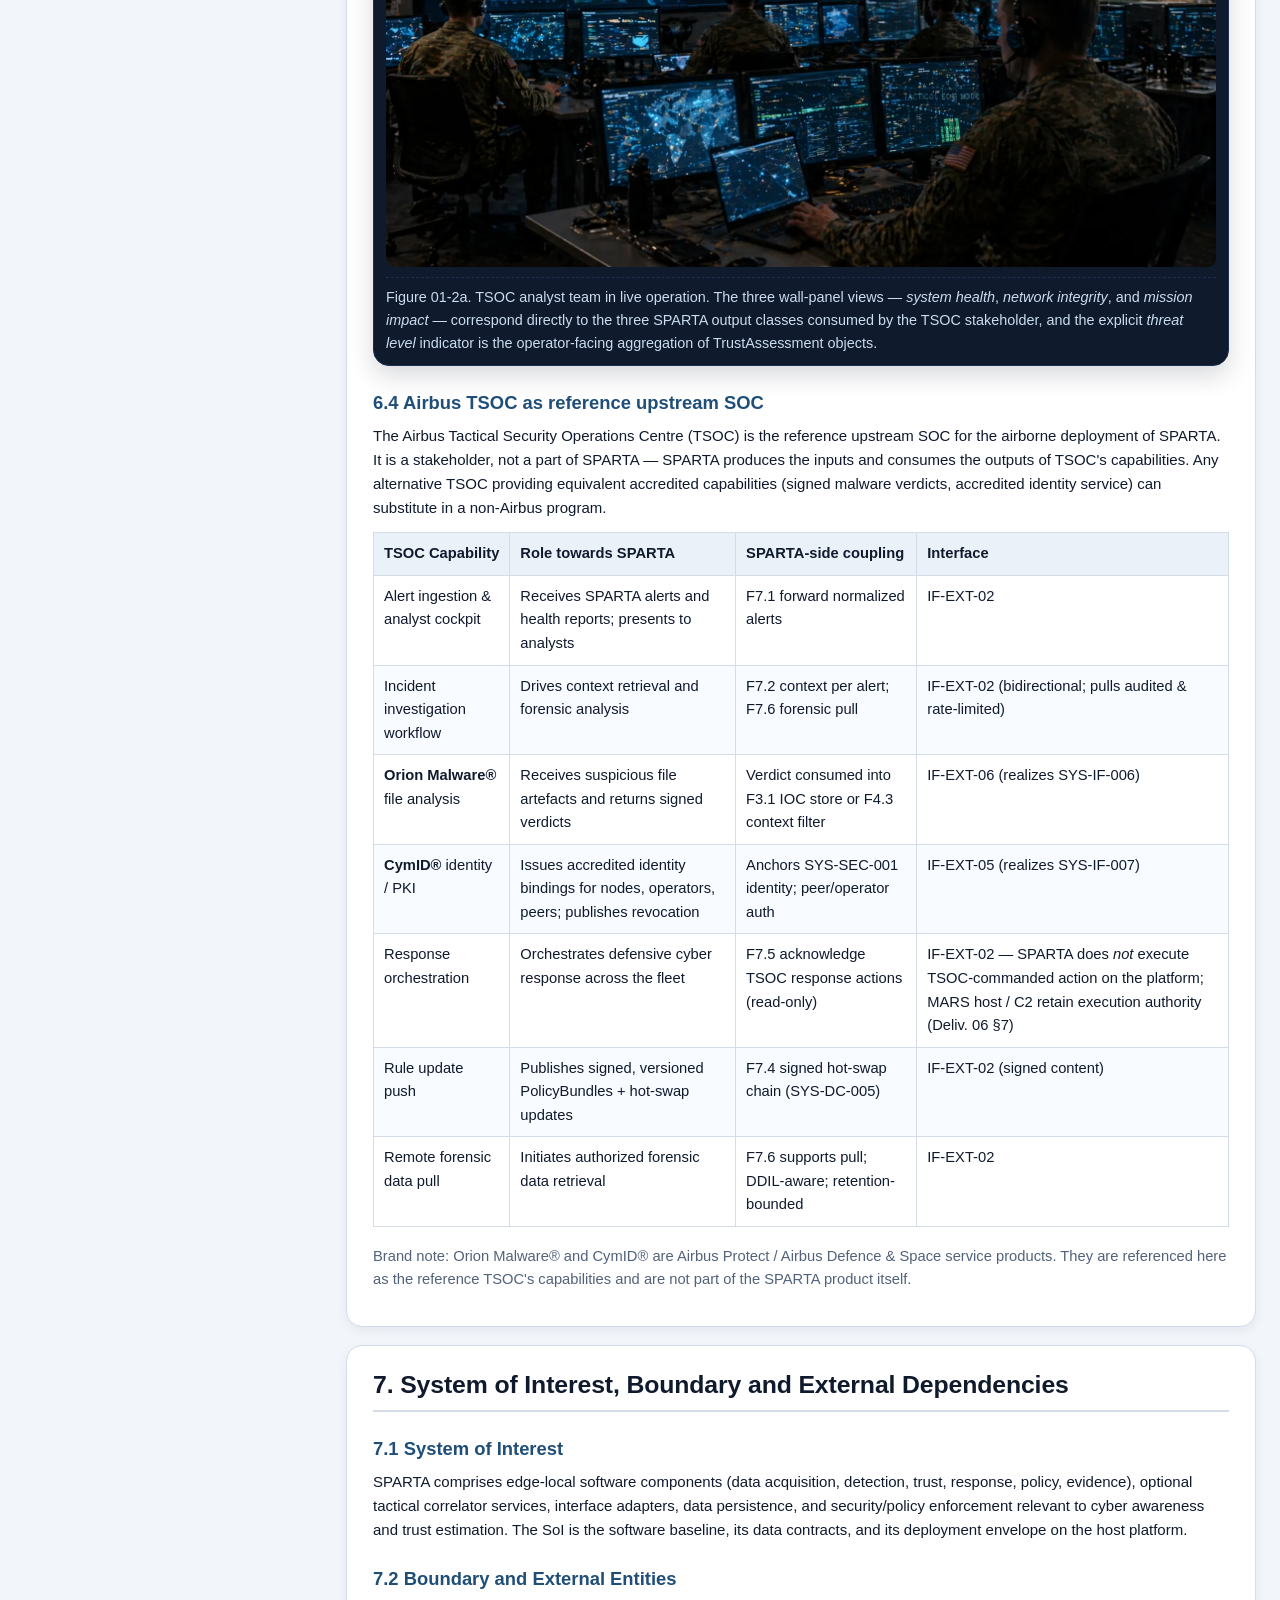
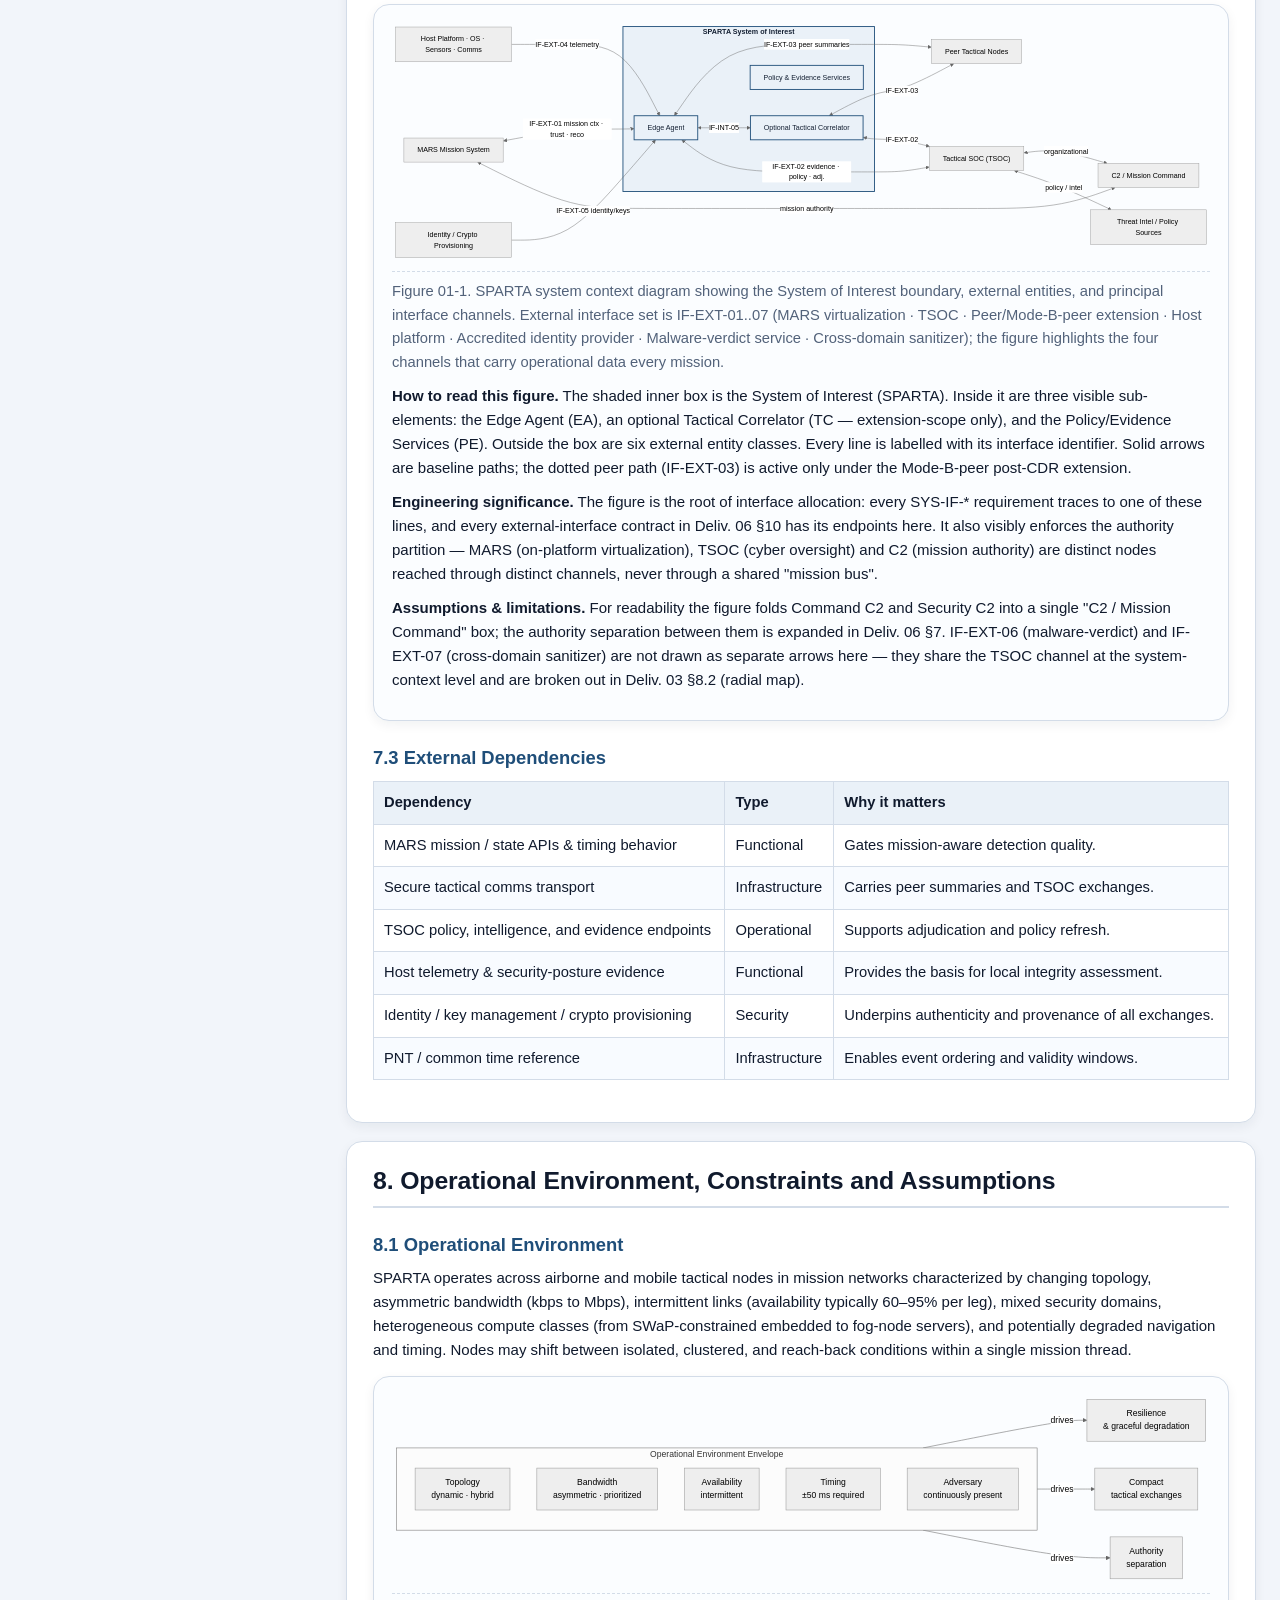
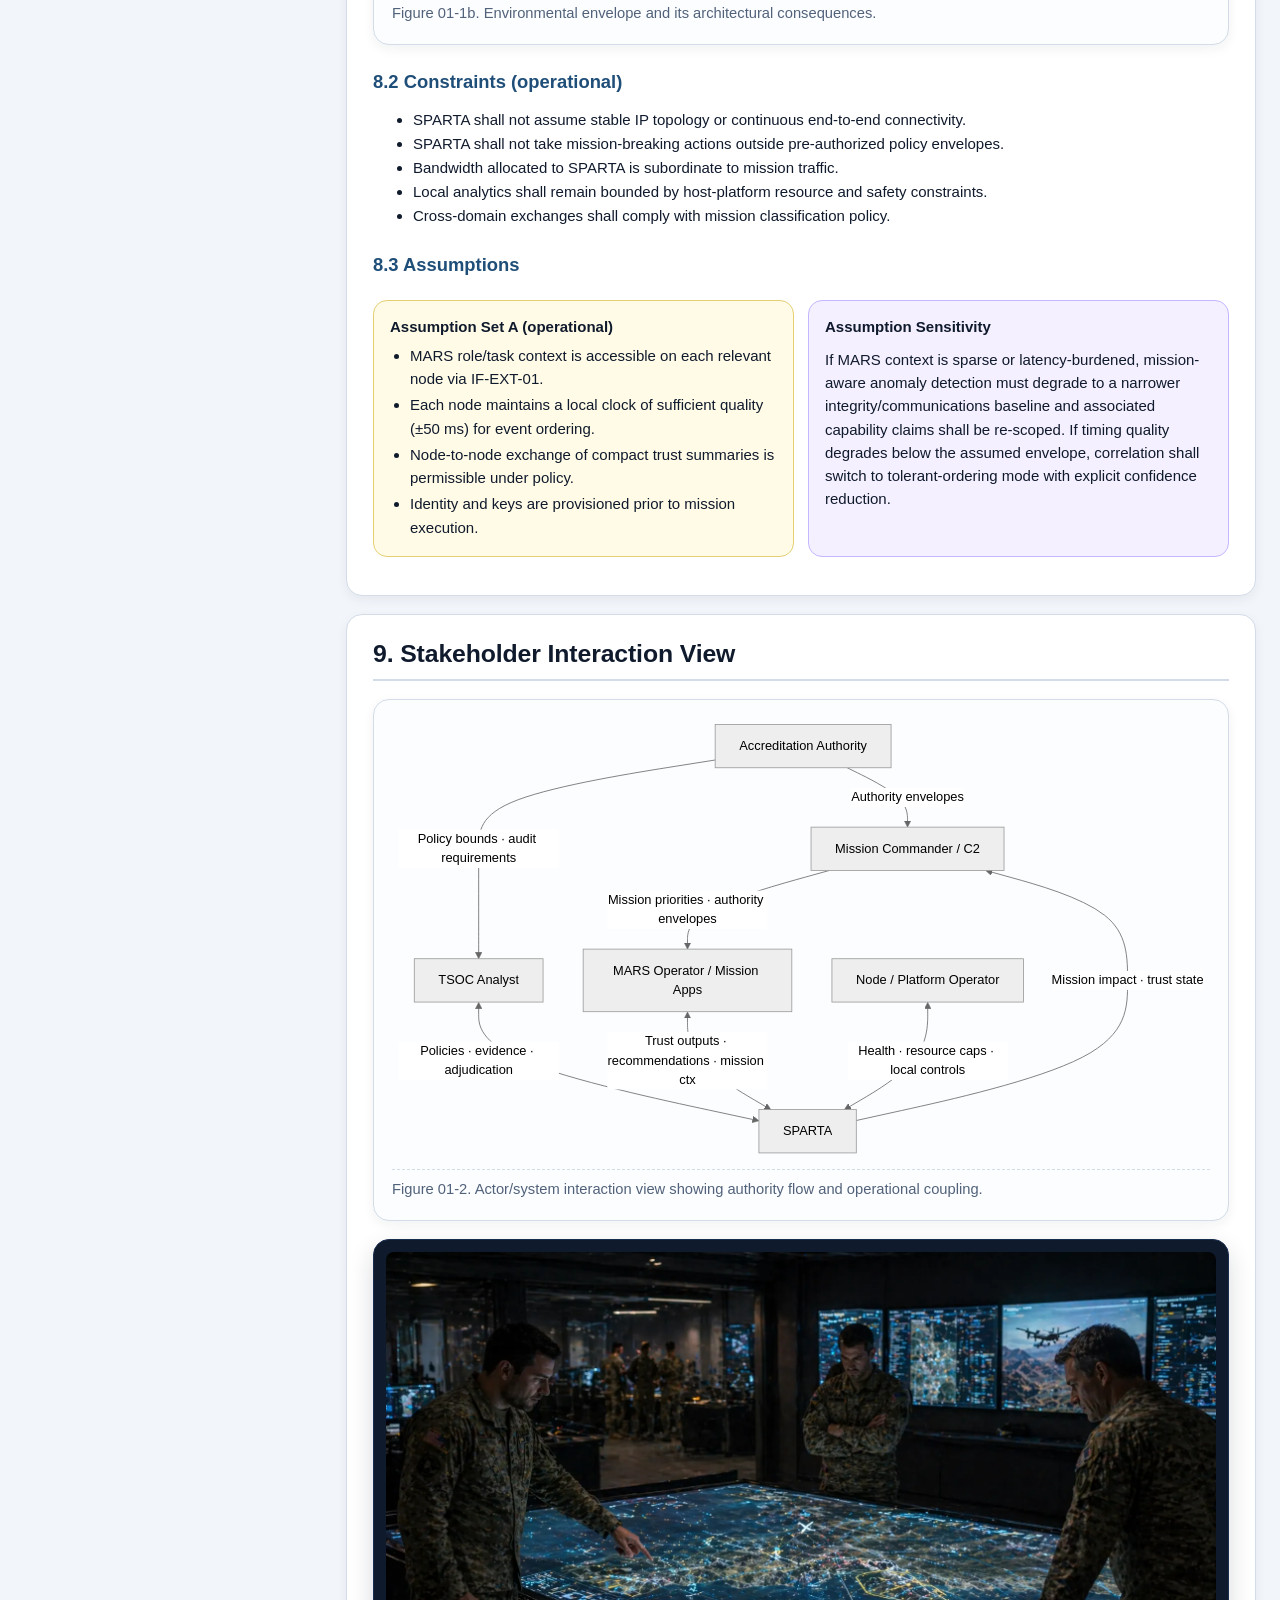
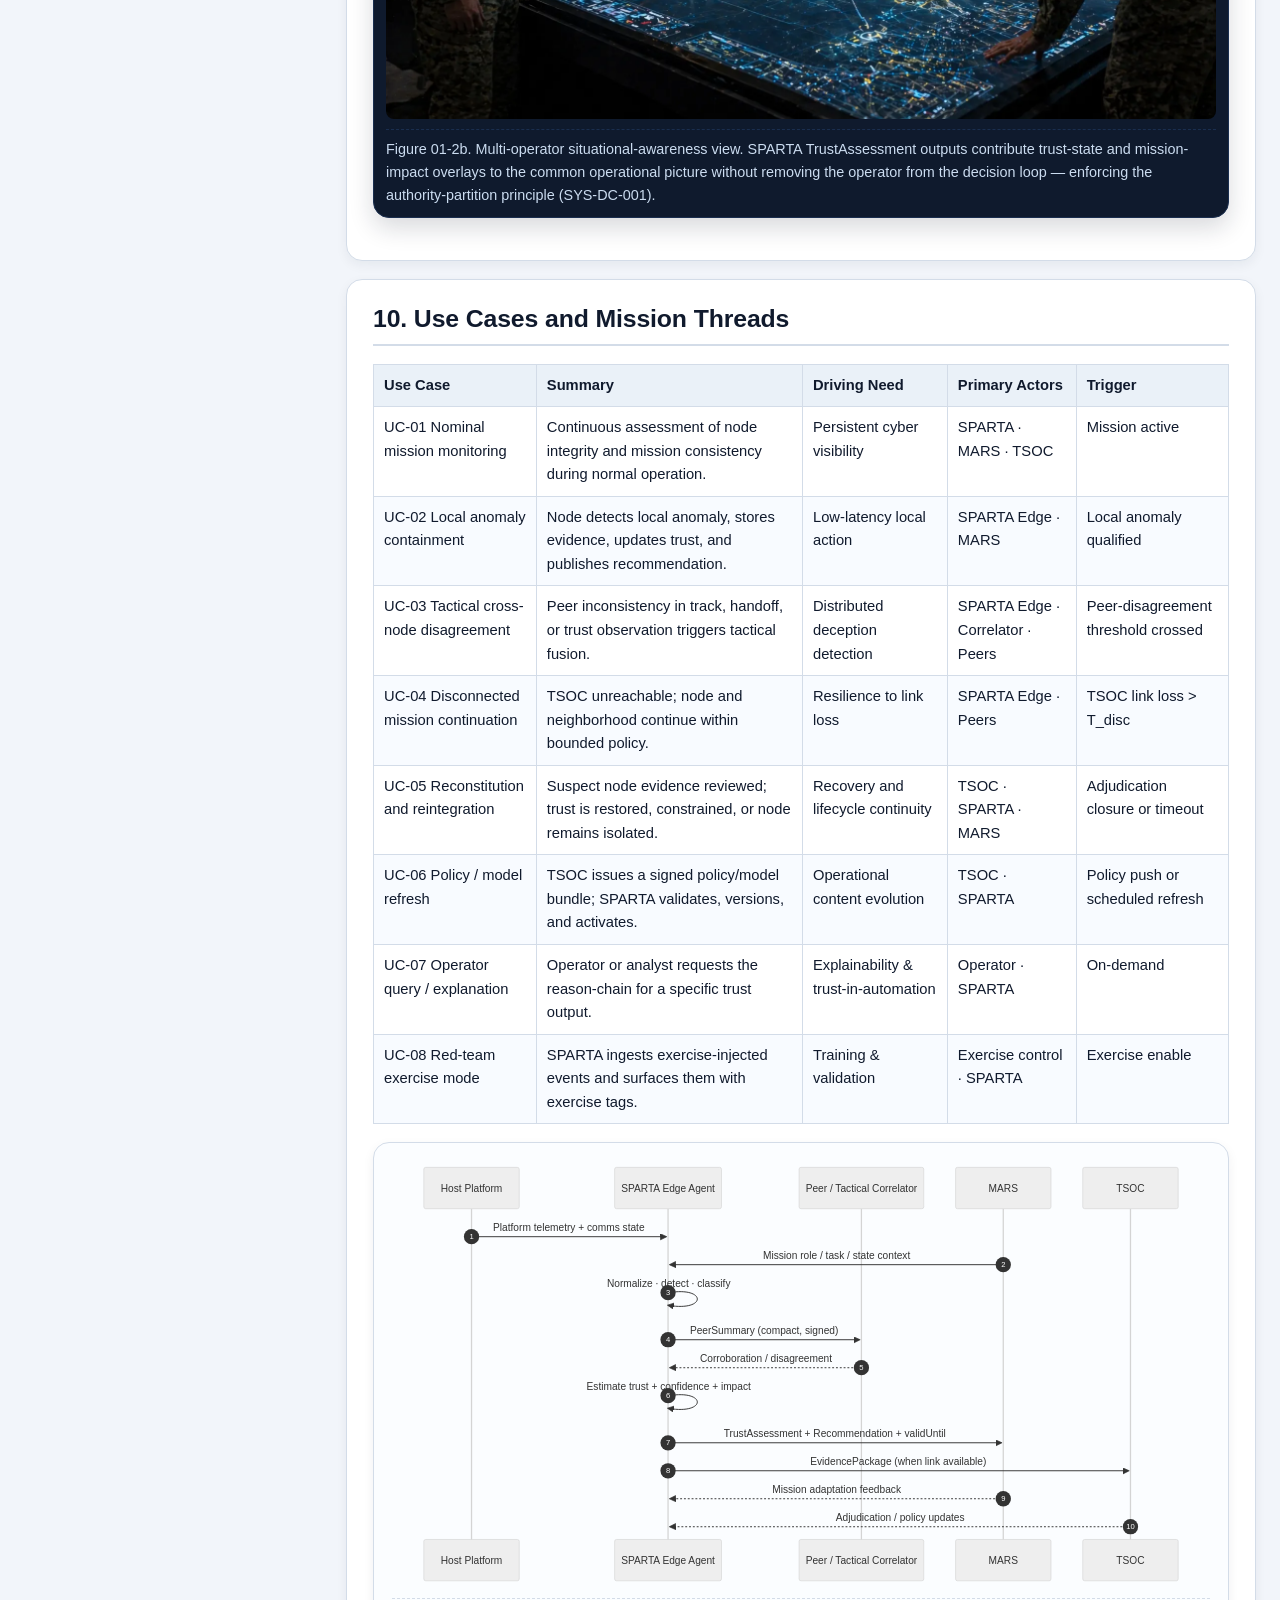
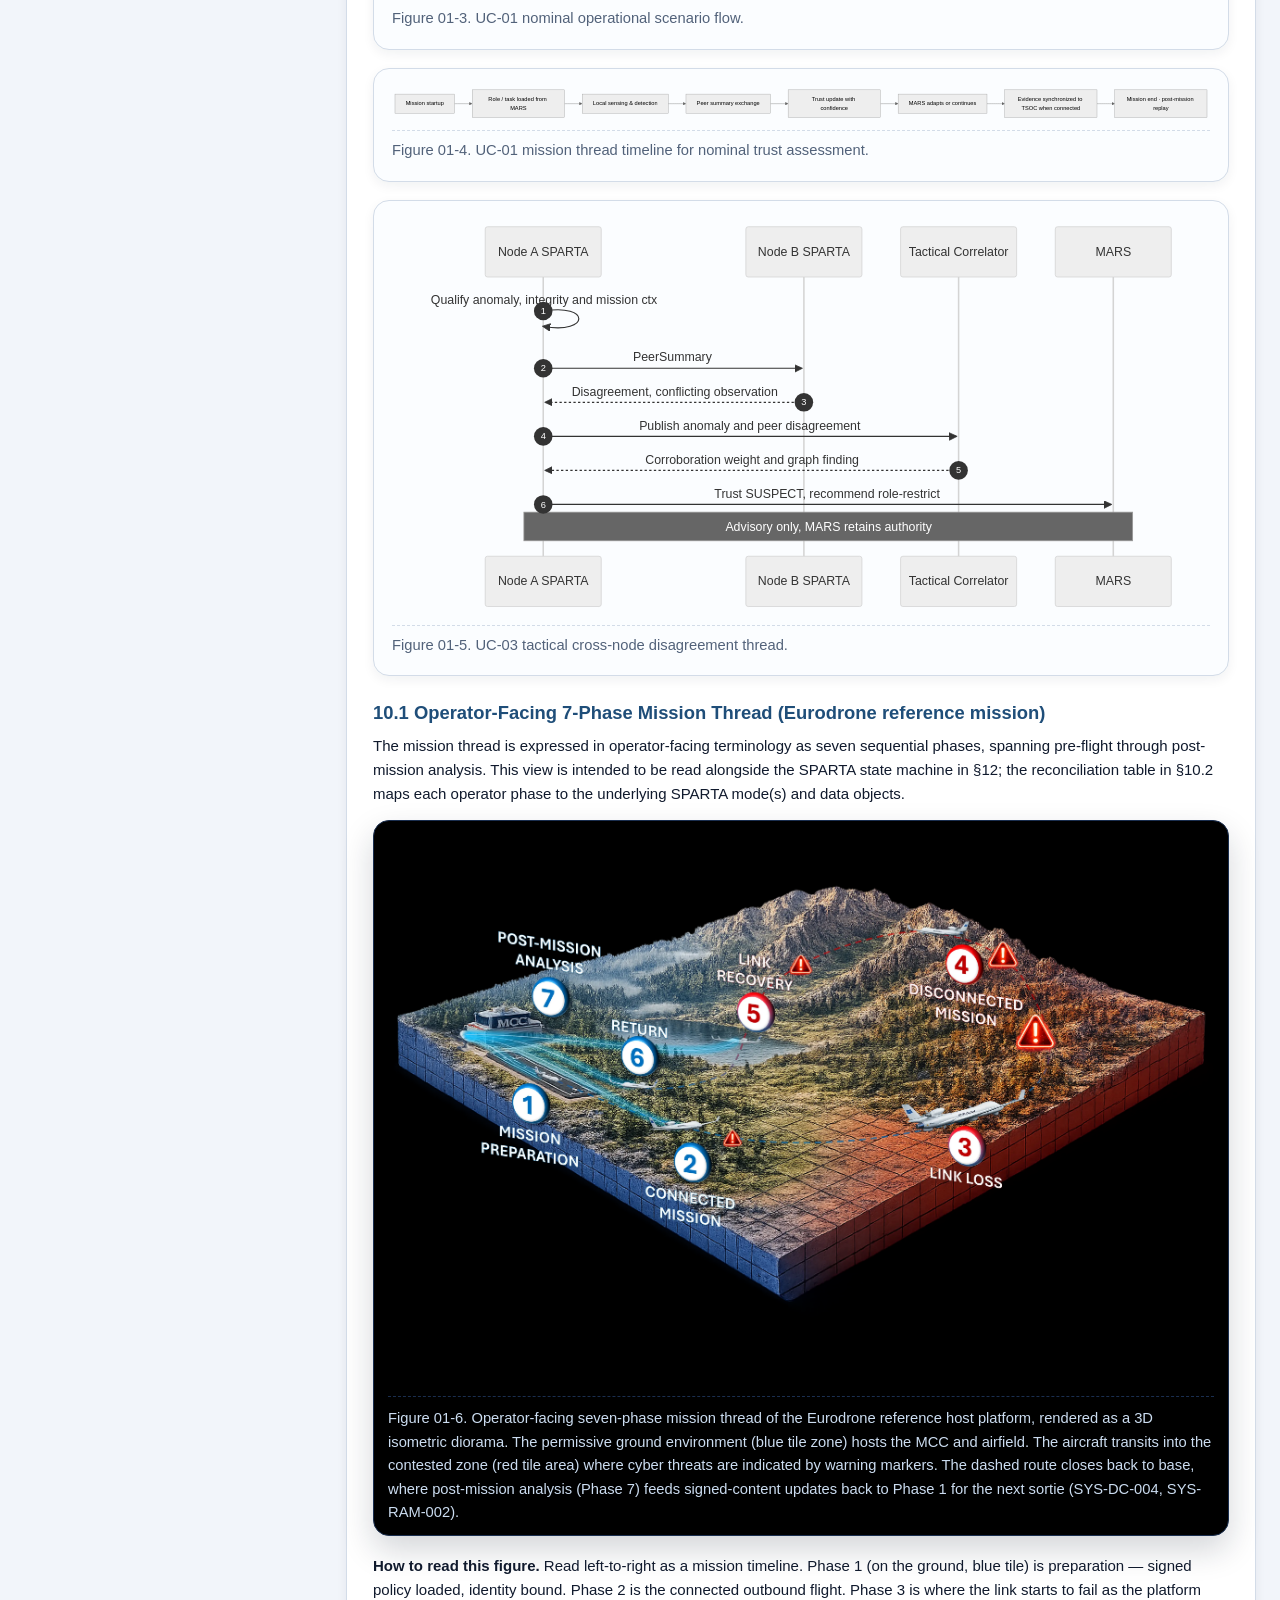
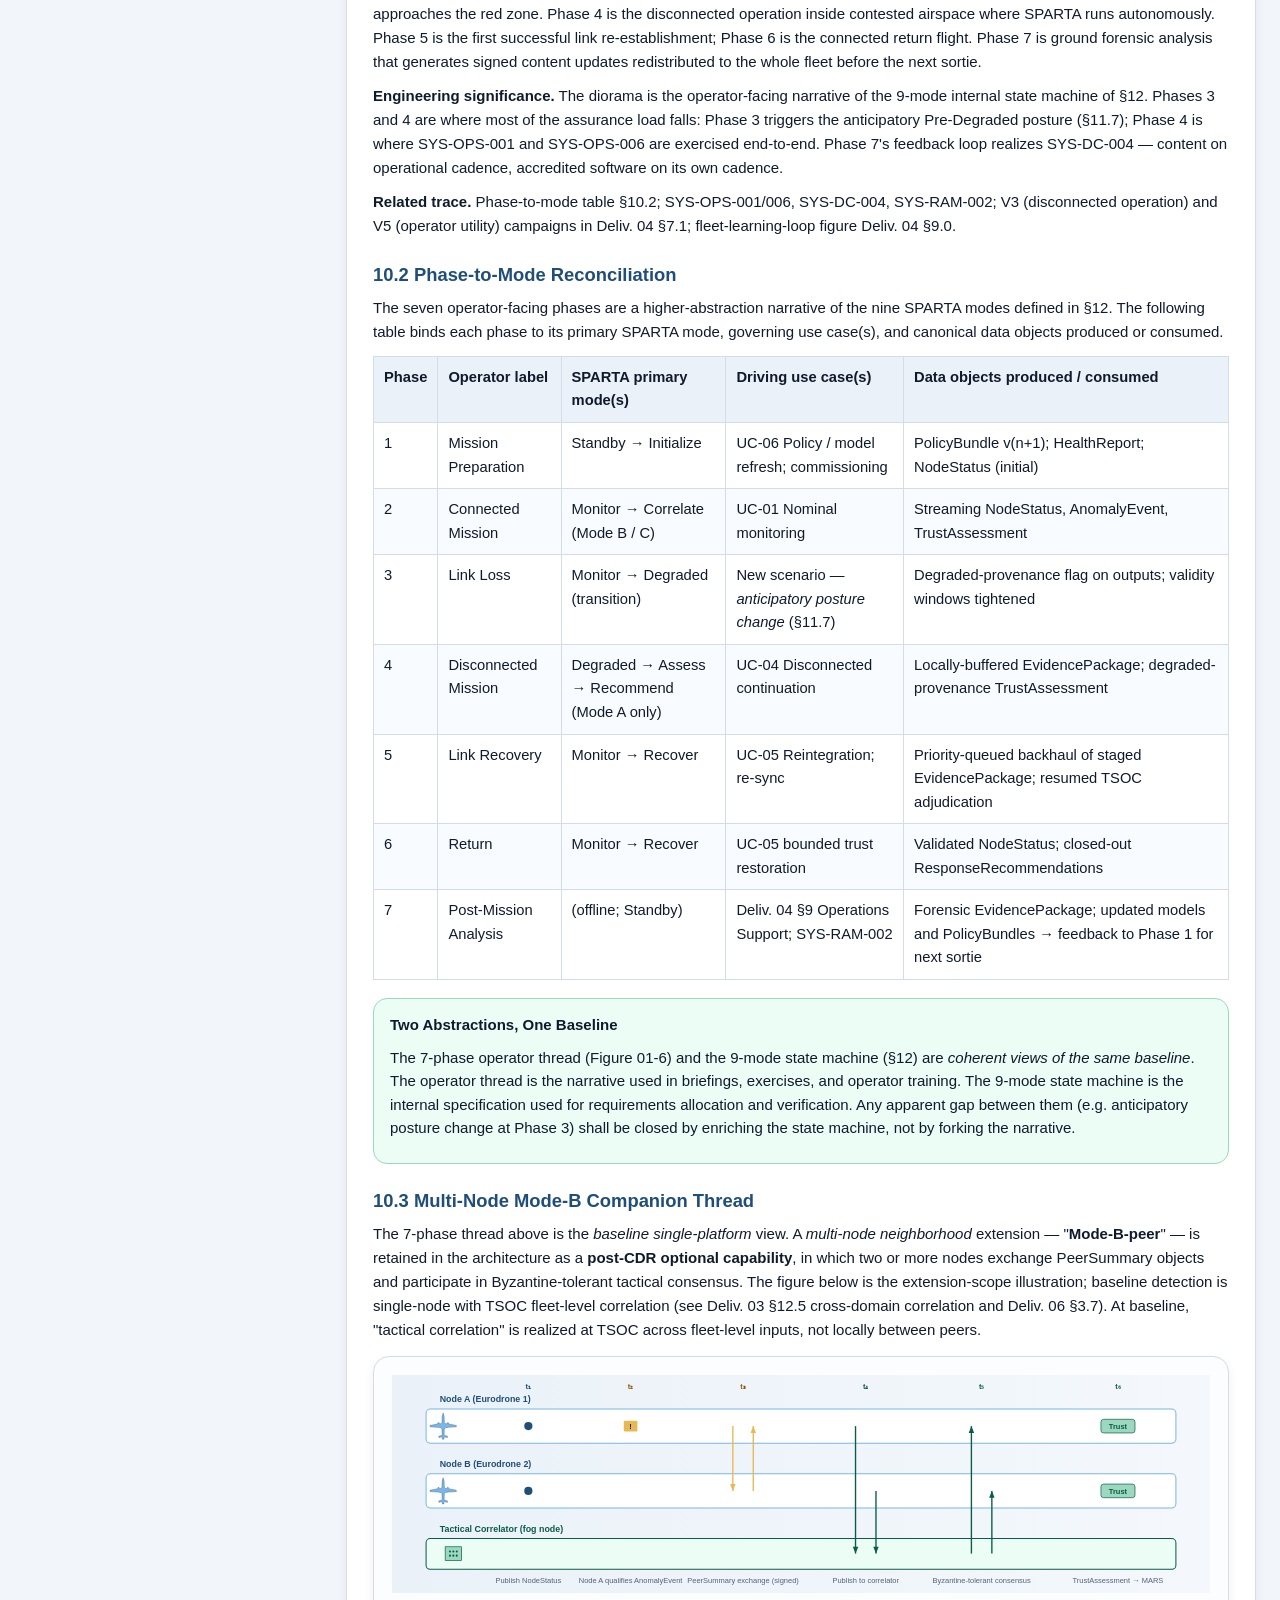
==== commit 3806a826: "Draft C.4 — CDR-ready datapack + standalone business plan CDR-ready reconciliation across the SPARTA" ====
--- a/SPARTA_system_definition_datapack/01_mission_conops_context.html
+++ b/SPARTA_system_definition_datapack/01_mission_conops_context.html
@@ -1,14 +1,20 @@
 <!DOCTYPE html><html lang="en"><head><title>SPARTA · 01 — Mission, ConOps &amp; System Context</title><meta charset="UTF-8" /><meta name="viewport" content="width=device-width, initial-scale=1.0" /><link rel="stylesheet" href="style.css" /><link rel="icon" type="image/png" sizes="32x32" href="assets/sparta_logo_32.png" /><link rel="icon" type="image/png" sizes="64x64" href="assets/sparta_logo_64.png" /><link rel="apple-touch-icon" sizes="180x180" href="assets/sparta_logo_180.png" />
 <script src="assets/mermaid.min.js" defer></script>
 <script src="assets/sparta-init.js" defer></script>
-</head><body><div class="page"><div class="topbar"><div class="logo-mark" aria-hidden="true" title="SPARTA Cyber Defense"><img src="assets/sparta_logo.webp" alt="" /></div><div class="kicker">SPARTA System Definition Datapack · PDR Baseline · Deliverable 01</div><h1>01 — Mission, ConOps &amp; System Context</h1><div class="subtitle">Mission rationale, stakeholder needs, system boundary, operational concept, scenarios, states/modes, and architecture-driving operational implications.</div><div class="doc-meta"><div class="item"><strong>System (Product)</strong><br>SPARTA — platform-agnostic mission-aware cyber trust layer for tactical edge nodes</div><div class="item"><strong>Reference Integration Case</strong><br>Eurodrone-class RPAS (illustrative only)</div><div class="item"><strong>Review Level</strong><br>PDR baseline (CDR bridge)</div><div class="item"><strong>Mission Context</strong><br>MARS / TSOC-enabled distributed tactical system</div><div class="item"><strong>Issue</strong><br>Draft C — 23 April 2026</div></div></div><div class="breadcrumbs"><a href="index.html">Datapack</a> › <strong>01 Mission, ConOps &amp; Context</strong></div><div class="layout"><aside class="sidebar"><div class="panel toc"><div class="kicker">Navigation</div><h3>Contents</h3><ol><li><a href="#purpose">Purpose</a></li><li><a href="#scope">Scope</a></li><li><a href="#baseline-context">Referenced Baseline</a></li><li><a href="#executive-overview">Executive Overview</a></li><li><a href="#mission-objectives">Mission Objectives &amp; MOE</a></li><li><a href="#stakeholders">Stakeholders</a></li><li><a href="#soi-boundary">System Boundary</a></li><li><a href="#environment">Environment, Constraints, Assumptions</a></li><li><a href="#interaction-view">Interaction View</a></li><li><a href="#use-cases">Use Cases &amp; Mission Threads</a><ul><li><a href="#use-cases">10.1 Operator 7-phase thread</a></li><li><a href="#use-cases">10.2 Phase-to-mode reconciliation</a></li><li><a href="#use-cases">10.3 Mode-B multi-node companion</a></li></ul></li><li><a href="#off-nominal">Off-Nominal Scenarios</a></li><li><a href="#states-modes">States &amp; Modes</a></li><li><a href="#responsibilities">Human vs Automation</a></li><li><a href="#timelines">Timelines</a></li><li><a href="#ops-risks">Operational Risks &amp; Implications</a></li><li><a href="#key-operations">Key Operations Lifecycle</a></li></ol></div><div class="panel"><h3>Datapack</h3><ul><li><a href="index.html">Index</a></li><li><a href="01_mission_conops_context.html">01 Mission, ConOps &amp; Context</a></li><li><a href="02_system_requirements.html">02 System Requirements</a></li><li><a href="03_architecture_data_definition.html">03 Architecture &amp; Data</a></li><li><a href="04_performance_vnv_lifecycle.html">04 Performance, V&amp;V &amp; Lifecycle</a></li><li><a href="05_strategic_analysis_airbus_fcas.html">05 Strategic Analysis (Airbus / FCAS)</a></li><li><a href="06_security_safety_assurance.html">06 Security, Safety &amp; Assurance</a></li>
+</head><body><div class="page"><div class="topbar"><div class="logo-mark" aria-hidden="true" title="SPARTA Cyber Defense"><img src="assets/sparta_logo.webp" alt="" /></div><div class="kicker">SPARTA System Definition Datapack · CDR-Ready Baseline · Deliverable 01</div><h1>01 — Mission, ConOps &amp; System Context</h1><div class="subtitle">Mission rationale, stakeholder needs, system boundary, operational concept, scenarios, states/modes, and architecture-driving operational implications. Terminology is authoritative per the Index §8.1 glossary.</div><div class="doc-meta"><div class="item"><strong>System (Product)</strong><br>SPARTA — platform-agnostic mission-aware cyber trust layer for tactical edge nodes</div><div class="item"><strong>Reference Integration Case</strong><br>Eurodrone-class RPAS (illustrative only)</div><div class="item"><strong>Review Level</strong><br>CDR-ready system-definition baseline</div><div class="item"><strong>Mission Context</strong><br>MARS (on-platform virtualization layer) · TSOC · Command C2 · Security C2 ecosystem</div><div class="item"><strong>Issue</strong><br>Draft C.4 — 23 April 2026</div></div></div><div class="breadcrumbs"><a href="index.html">Datapack</a> › <strong>01 Mission, ConOps &amp; Context</strong></div><div class="layout"><aside class="sidebar"><div class="panel toc"><div class="kicker">Navigation</div><h3>Contents</h3><ol><li><a href="#purpose">Purpose</a></li><li><a href="#scope">Scope</a></li><li><a href="#baseline-context">Referenced Baseline</a></li><li><a href="#executive-overview">Executive Overview</a></li><li><a href="#mission-objectives">Mission Objectives &amp; MOE</a></li><li><a href="#stakeholders">Stakeholders</a></li><li><a href="#soi-boundary">System Boundary</a></li><li><a href="#environment">Environment, Constraints, Assumptions</a></li><li><a href="#interaction-view">Interaction View</a></li><li><a href="#use-cases">Use Cases &amp; Mission Threads</a><ul><li><a href="#use-cases">10.1 Operator 7-phase thread</a></li><li><a href="#use-cases">10.2 Phase-to-mode reconciliation</a></li><li><a href="#use-cases">10.3 Mode-B multi-node companion</a></li></ul></li><li><a href="#off-nominal">Off-Nominal Scenarios</a></li><li><a href="#states-modes">States &amp; Modes</a></li><li><a href="#responsibilities">Human vs Automation</a></li><li><a href="#timelines">Timelines</a></li><li><a href="#ops-risks">Operational Risks &amp; Implications</a></li><li><a href="#key-operations">Key Operations Lifecycle</a></li></ol></div><div class="panel"><h3>Datapack</h3><ul><li><a href="index.html">Index</a></li><li><a href="01_mission_conops_context.html">01 Mission, ConOps &amp; Context</a></li><li><a href="02_system_requirements.html">02 System Requirements</a></li><li><a href="03_architecture_data_definition.html">03 Architecture &amp; Data</a></li><li><a href="04_performance_vnv_lifecycle.html">04 Performance, V&amp;V &amp; Lifecycle</a></li><li><a href="05_strategic_analysis_airbus_fcas.html">05 Strategic Analysis (Airbus / FCAS)</a></li><li><a href="06_security_safety_assurance.html">06 Security, Safety &amp; Assurance</a></li>
 </ul></div></aside><main class="content"><section id="purpose"><h2>1. Purpose of Document</h2>
 <figure class="figure photo-figure">
 <img src="assets/fig_mission_context.webp"
      alt="SPARTA Mission Context — Mission-Aware Cyber Trust at the Edge. Wide aerial dusk landscape showing two tactical RPAS flying over contested mountainous terrain with a satellite reach-back link above and smoke from a red zone on the far right. A deployed TSOC tent is visible in the foreground-left with operator consoles lit warm. Three labeled callouts at bottom-right identify the canonical operational triangle: Edge Node (drone icon), Reach-back SATCOM (satellite icon), Ground TSOC (tent icon)."
      loading="lazy"/>
 <div class="caption">Figure 01-0. SPARTA mission-context hero — the operational triangle that SPARTA instruments: Edge Node ↔ Reach-back SATCOM ↔ Ground TSOC. Sets the scene for §4 Executive Overview, §7 System Boundary and §10 Use Cases.</div>
-</figure><p>This document defines the mission rationale, system context, operational concept, external environment, and states/modes baseline for SPARTA. It establishes the operational truth against which system requirements (Deliverable 02), architecture (Deliverable 03), and verification (Deliverable 04) are derived and shall remain consistent.</p></section><section id="scope"><h2>2. Scope and Applicability</h2><p>The scope covers system-level operational definition for SPARTA operating with tactical mobile nodes, the MARS mission system, one or more TSOCs, and relevant command authorities. It applies to PDR review activities where the operational concept is sufficiently mature to control architectural commitments and bound requirements, while specific platform integration parameters may remain provisional pending ICD freeze and representative threat analysis.</p></section><section id="baseline-context"><h2>3. Referenced System Baseline and Context</h2><table class="metadata"><thead><tr><th>Item</th><th>Baseline</th></tr></thead><tbody><tr><td>System name</td><td>SPARTA — Secure Platform Awareness, Resilience, Trust &amp; Assessment</td></tr><tr><td>Purpose</td><td>Provide real-time, mission-aware cyber situational awareness and trust assessment for distributed mobile nodes, enabling MARS and C2 to maintain mission effectiveness under cyber threat.</td></tr><tr><td>Primary mission ecosystem</td><td>MARS mission system, TSOC(s), peer tactical nodes, C2 / mission command</td></tr><tr><td>Primary operators / users</td><td>Military mission operators, cyber operators/analysts, and autonomous or semi-autonomous tactical nodes</td></tr><tr><td>Primary deployment hosts</td><td>Airborne, ground-mobile, and maritime tactical nodes of heterogeneous compute class</td></tr><tr><td>Governing baseline decision</td><td>Edge-local detection with optional tactical correlation and authoritative TSOC/MARS integration</td></tr><tr><td>Controlling document</td><td>SPARTA System Analysis Baseline — see <a href="index.html#analysis-baseline">Index §3</a></td></tr></tbody></table></section><section id="executive-overview"><h2>4. Executive System Overview</h2><p>SPARTA exists because distributed mission systems require trust decisions within a time frame faster than centralized cyber workflows can reliably provide, and with a richness of mission context that central cyber operators cannot always see. The system combines platform assurance evidence, communications behavior, mission-state consistency, and peer correlation to estimate node trust and publish recommendations that are operationally actionable by MARS and analytically useful to TSOC.</p><div class="callout decision"><strong>Positioning</strong>
+</figure>
+<p><strong>How to read this figure.</strong> Three callouts at the bottom-right anchor the three operationally relevant positions that SPARTA instruments: the <em>Edge Node</em> (the host platform hosting SPARTA Edge Agent — here a tactical RPAS above contested terrain), the <em>Reach-back SATCOM</em> link (the DDIL-aware uplink to ground, never assumed available), and the <em>Ground TSOC</em> (deployed cyber operations tent). The red-zone smoke at far right indicates a contested / denied-airspace segment; the blue-shaded foreground is permissive. The aircraft silhouettes are illustrative — SPARTA is platform-agnostic.</p>
+<p><strong>Engineering significance.</strong> This is the canonical operational envelope that constrains SPARTA's architecture: local autonomy on the Edge (SYS-OPS-001), DDIL-aware store-and-forward to TSOC (SYS-OPS-006, IF-EXT-02), and authority-partitioned consumption of outputs by TSOC, Command C2 and Security C2 (SYS-DC-001). The figure makes the <em>disconnection-normal</em> premise visible: the SATCOM arrow is the <em>opportunistic</em> path, not the load-bearing one. Related material: §7 system boundary; Deliv. 03 §6 physical architecture; Deliv. 06 §7 authority matrix.</p>
+<p><strong>Key assumptions and limitations.</strong> The figure shows one edge node, one SATCOM and one TSOC; real operations involve multiple concurrent edge nodes and potentially more than one SOC. The image has no classification markings — classification is tracked as Open Point OP-CLS-01.</p>
+<p>This document defines the mission rationale, system context, operational concept, external environment, and states/modes baseline for SPARTA. It establishes the operational truth against which system requirements (Deliverable 02), architecture (Deliverable 03), and verification (Deliverable 04) are derived and shall remain consistent.</p>
+<div class="callout decision"><strong>Plain-language meaning (Deliv. 01 in one paragraph)</strong>
+SPARTA watches what is happening inside a tactical platform (drone, ground node, maritime node) and decides how much that platform can still be trusted under cyber attack. It does <em>not</em> fly the platform and it does <em>not</em> decide the mission — it provides an advisory trust signal that a mission commander (Command C2), a cyber commander (Security C2), and a ground analyst team (TSOC) can use. When the network is down, it keeps watching locally; when the network returns, it catches up. The rest of this document describes exactly what "watching", "trust", "recommending", and "catching up" mean operationally, who is responsible for each decision, and what must hold true in the environment for all of that to work.</div></section><section id="scope"><h2>2. Scope and Applicability</h2><p>The scope covers system-level operational definition for SPARTA operating with tactical mobile nodes, the MARS mission system, one or more TSOCs, and relevant command authorities. It applies to PDR review activities where the operational concept is sufficiently mature to control architectural commitments and bound requirements, while specific platform integration parameters may remain provisional pending ICD freeze and representative threat analysis.</p></section><section id="baseline-context"><h2>3. Referenced System Baseline and Context</h2><table class="metadata"><thead><tr><th>Item</th><th>Baseline</th></tr></thead><tbody><tr><td>System name</td><td>SPARTA — Secure Platform Awareness, Resilience, Trust &amp; Assessment</td></tr><tr><td>Purpose</td><td>Provide real-time, mission-aware cyber situational awareness and trust assessment for distributed mobile nodes, enabling MARS and C2 to maintain mission effectiveness under cyber threat.</td></tr><tr><td>Primary mission ecosystem</td><td>MARS mission system, TSOC(s), peer tactical nodes, C2 / mission command</td></tr><tr><td>Primary operators / users</td><td>Military mission operators, cyber operators/analysts, and autonomous or semi-autonomous tactical nodes</td></tr><tr><td>Primary deployment hosts</td><td>Airborne, ground-mobile, and maritime tactical nodes of heterogeneous compute class</td></tr><tr><td>Governing baseline decision</td><td>Edge-local detection with optional tactical correlation and authoritative TSOC/MARS integration</td></tr><tr><td>Controlling document</td><td>SPARTA System Analysis Baseline — see <a href="index.html#analysis-baseline">Index §3</a></td></tr></tbody></table></section><section id="executive-overview"><h2>4. Executive System Overview</h2><p>SPARTA exists because distributed mission systems require trust decisions within a time frame faster than centralized cyber workflows can reliably provide, and with a richness of mission context that central cyber operators cannot always see. The system combines platform assurance evidence, communications behavior, mission-state consistency, and peer correlation to estimate node trust and publish recommendations that are operationally actionable by MARS and analytically useful to TSOC.</p><div class="callout decision"><strong>Positioning</strong>
 SPARTA is not a parallel mission system and not an enterprise SIEM. It is a mission-aware cyber sensing and trust-fusion layer embedded within the tactical mission ecosystem, operating under explicit authority boundaries with respect to MARS, TSOC, and C2.
 </div><figure class="figure photo-figure"><img src="assets/photo_mission_context.webp"
 alt="Tactical MALE RPAS operating above distributed ground units, tactical edge nodes, and global networks, with a satellite visible above and annotations calling out multi-domain operations and tactical edge nodes."
@@ -30,7 +36,10 @@
 Recommend --> MARS["MARS → mission adaptation"]
 Trust --> TSOC["TSOC → adjudication &amp; oversight"]
 Trust --> C2["C2 → mission authority"]
-</div><div class="caption">Figure 01-0. SPARTA positioning between the mission ecosystem and the authority consumers.</div></div></section><section id="mission-objectives"><h2>5. Mission Objectives, Drivers and Measures of Effectiveness</h2><h3>5.1 Mission Objectives</h3><ul><li>Detect cyber compromise, deception, or mission-behavior anomalies affecting tactical nodes.</li><li>Convert heterogeneous evidence into reliable node trust assessments with confidence and mission impact.</li><li>Support mission continuity through bounded recommendations and policy-enabled protective actions.</li><li>Preserve TSOC visibility and evidence continuity despite degraded tactical communications.</li><li>Provide explainable, auditable outputs that are consumable by mission operators, analysts, and automation.</li></ul><h3>5.2 Operational / Business Drivers</h3><ul><li>Sovereign, embedded cyber awareness in distributed crewed–uncrewed operations.</li><li>Reduced decision latency between cyber event detection and mission adaptation.</li><li>Operation under hybrid networking and intermittent reach-back.</li><li>Discrimination between faults, authorized autonomy adaptation, and adversarial manipulation.</li><li>Alignment with future joint/coalition cyber operations where trust is exchanged across organizations.</li></ul><h3>5.3 Measures of Effectiveness (MOE)</h3><table class="metadata"><thead><tr><th>MOE ID</th><th>Measure</th><th>Success Intent</th><th>Observable Evidence</th></tr></thead><tbody><tr><td>MOE-01</td><td>Mission trust awareness timeliness</td><td>MARS receives actionable trust output inside tactical decision windows.</td><td>Time from qualified anomaly to TrustAssessment on MARS bus.</td></tr><tr><td>MOE-02</td><td>Operational relevance of outputs</td><td>Trust outputs discriminate between technical anomalies and mission-significant threats.</td><td>Proportion of outputs with non-null mission impact that are operator-confirmed as relevant.</td></tr><tr><td>MOE-03</td><td>Mission continuity under degradation</td><td>Degraded and disconnected operations continue with bounded cyber visibility.</td><td>Mission-thread completion rate with TSOC unreachable.</td></tr><tr><td>MOE-04</td><td>Analyst utility</td><td>TSOC receives sufficient evidence for adjudication and correlation when links permit.</td><td>Adjudication turnaround time and evidence completeness score.</td></tr><tr><td>MOE-05</td><td>False-action containment</td><td>Mission-affecting protective recommendations remain explainable, reversible, and policy-controlled.</td><td>Audit rate of reversibility and post-mission review closure.</td></tr><tr><td>MOE-06</td><td>Adversary-resilience</td><td>Adversarial influence on correlation channels does not dominate consensus.</td><td>Red-team influence tolerance in controlled exercises.</td></tr></tbody></table></section><section id="stakeholders"><h2>6. Stakeholders and Roles</h2><table class="metadata"><thead><tr><th>Stakeholder</th><th>Role</th><th>Needs and Expectations</th><th>Key Interaction</th></tr></thead><tbody><tr><td>Mission commander / C2</td><td>Mission authority and prioritization</td><td>Concise trust constraints and mission-impact summaries, not raw cyber detail.</td><td>Receives trust impact summaries; authorizes policy envelopes.</td></tr><tr><td>MARS mission system</td><td>Mission orchestration and adaptation</td><td>Structured trust state, recommendations, and validity windows.</td><td>Bi-directional: mission context in, trust/advisory out.</td></tr><tr><td>TSOC cyber analyst</td><td>Cyber oversight, analytics, policy adjudication</td><td>Evidence, provenance, correlation inputs, and action override capability.</td><td>Bi-directional: evidence up, policy/adjudication down.</td></tr><tr><td>Platform operator / node host</td><td>Host platform stewardship</td><td>Low-overhead behavior, predictable interfaces, no unsafe interference.</td><td>Resource envelope, local health, integration.</td></tr><tr><td>System integrator</td><td>Architecture and verification integration</td><td>Stable decomposition, traceability, bounded assumptions.</td><td>Governs ICDs, accreditation evidence.</td></tr><tr><td>Accreditation authority</td><td>Certification of operational fitness</td><td>Predictable, bounded, auditable behavior and evidence.</td><td>Reviews policy contracts and authority envelopes.</td></tr><tr><td>Training &amp; sustainment</td><td>Operator readiness and content evolution</td><td>Replayable mission threads and controllable content updates.</td><td>Consumes reason-chains and evidence for exercises.</td></tr><tr><td>Coalition partner (future)</td><td>Cross-organization trust exchange</td><td>Interoperable trust objects under classification rules.</td><td>Receives filtered trust summaries; controlled by policy.</td></tr></tbody></table><figure class="figure photo-figure"><img src="assets/photo_tsoc_operators.webp"
+</div><div class="caption">Figure 01-0b. SPARTA positioning between the mission ecosystem and the authority consumers. MARS here means the on-platform virtualization layer (SPARTA reads hypervisor / orchestration events from it); mission authority is owned by Command C2, not by MARS.</div>
+<p><strong>How to read this figure.</strong> The left subgraph is the incoming world of evidence (host/platform events, MARS-layer virtualization events, peer observations). SPARTA turns that into a four-step pipeline: <em>Sense → Detect → Assess Trust → Recommend</em>. Outputs flow to three distinct authority consumers on the right — <em>MARS-side mission adaptation</em> (read-only consumption on the platform), <em>TSOC</em> for adjudication and oversight, and <em>Command C2</em> for mission authority. SPARTA never commands the right-hand boxes; it advises them.</p>
+<p><strong>Engineering significance.</strong> The figure codifies the authority partition on one page. It is the diagrammatic form of the SYS-DC-001 design constraint (SPARTA shall not assume mission command authority) and the SYS-OPS-004 policy-controlled-action rule. If a future requirement ever drew a reverse arrow (from SPARTA <em>into</em> MARS, TSOC or C2 as a command), it would violate the partition and be rejected at review.</p>
+<p><strong>Related trace.</strong> Requirements: SYS-DC-001, SYS-OPS-004, SYS-FUNC-005, SYS-FUNC-007. Interfaces: IF-EXT-01 (MARS virtualization), IF-EXT-02 (TSOC), IF-EXT-04 (host). Verification: Deliv. 04 §6 (Response &amp; policy cluster), Deliv. 06 §7 authority matrix.</p></div></section><section id="mission-objectives"><h2>5. Mission Objectives, Drivers and Measures of Effectiveness</h2><h3>5.1 Mission Objectives</h3><ul><li>Detect cyber compromise, deception, or mission-behavior anomalies affecting tactical nodes.</li><li>Convert heterogeneous evidence into reliable node trust assessments with confidence and mission impact.</li><li>Support mission continuity through bounded recommendations and policy-enabled protective actions.</li><li>Preserve TSOC visibility and evidence continuity despite degraded tactical communications.</li><li>Provide explainable, auditable outputs that are consumable by mission operators, analysts, and automation.</li></ul><h3>5.2 Operational / Business Drivers</h3><ul><li>Sovereign, embedded cyber awareness in distributed crewed–uncrewed operations.</li><li>Reduced decision latency between cyber event detection and mission adaptation.</li><li>Operation under hybrid networking and intermittent reach-back.</li><li>Discrimination between faults, authorized autonomy adaptation, and adversarial manipulation.</li><li>Alignment with future joint/coalition cyber operations where trust is exchanged across organizations.</li></ul><h3>5.3 Measures of Effectiveness (MOE)</h3><table class="metadata"><thead><tr><th>MOE ID</th><th>Measure</th><th>Success Intent</th><th>Observable Evidence</th></tr></thead><tbody><tr><td>MOE-01</td><td>Mission trust awareness timeliness</td><td>MARS receives actionable trust output inside tactical decision windows.</td><td>Time from qualified anomaly to TrustAssessment on MARS bus.</td></tr><tr><td>MOE-02</td><td>Operational relevance of outputs</td><td>Trust outputs discriminate between technical anomalies and mission-significant threats.</td><td>Proportion of outputs with non-null mission impact that are operator-confirmed as relevant.</td></tr><tr><td>MOE-03</td><td>Mission continuity under degradation</td><td>Degraded and disconnected operations continue with bounded cyber visibility.</td><td>Mission-thread completion rate with TSOC unreachable.</td></tr><tr><td>MOE-04</td><td>Analyst utility</td><td>TSOC receives sufficient evidence for adjudication and correlation when links permit.</td><td>Adjudication turnaround time and evidence completeness score.</td></tr><tr><td>MOE-05</td><td>False-action containment</td><td>Mission-affecting protective recommendations remain explainable, reversible, and policy-controlled.</td><td>Audit rate of reversibility and post-mission review closure.</td></tr><tr><td>MOE-06</td><td>Adversary-resilience</td><td>Adversarial influence on correlation channels does not dominate consensus.</td><td>Red-team influence tolerance in controlled exercises.</td></tr></tbody></table></section><section id="stakeholders"><h2>6. Stakeholders and Roles</h2><table class="metadata"><thead><tr><th>Stakeholder</th><th>Role</th><th>Needs and Expectations</th><th>Key Interaction</th></tr></thead><tbody><tr><td>Mission commander / C2</td><td>Mission authority and prioritization</td><td>Concise trust constraints and mission-impact summaries, not raw cyber detail.</td><td>Receives trust impact summaries; authorizes policy envelopes.</td></tr><tr><td>MARS mission system</td><td>Mission orchestration and adaptation</td><td>Structured trust state, recommendations, and validity windows.</td><td>Bi-directional: mission context in, trust/advisory out.</td></tr><tr><td>TSOC cyber analyst</td><td>Cyber oversight, analytics, policy adjudication</td><td>Evidence, provenance, correlation inputs, and action override capability.</td><td>Bi-directional: evidence up, policy/adjudication down.</td></tr><tr><td>Platform operator / node host</td><td>Host platform stewardship</td><td>Low-overhead behavior, predictable interfaces, no unsafe interference.</td><td>Resource envelope, local health, integration.</td></tr><tr><td>System integrator</td><td>Architecture and verification integration</td><td>Stable decomposition, traceability, bounded assumptions.</td><td>Governs ICDs, accreditation evidence.</td></tr><tr><td>Accreditation authority</td><td>Certification of operational fitness</td><td>Predictable, bounded, auditable behavior and evidence.</td><td>Reviews policy contracts and authority envelopes.</td></tr><tr><td>Training &amp; sustainment</td><td>Operator readiness and content evolution</td><td>Replayable mission threads and controllable content updates.</td><td>Consumes reason-chains and evidence for exercises.</td></tr><tr><td>Coalition partner (future)</td><td>Cross-organization trust exchange</td><td>Interoperable trust objects under classification rules.</td><td>Receives filtered trust summaries; controlled by policy.</td></tr></tbody></table><figure class="figure photo-figure"><img src="assets/photo_tsoc_operators.webp"
 alt="Military operators at a Tactical Security Operations Centre. Wall displays show SYSTEM HEALTH, NETWORK INTEGRITY, and MISSION IMPACT with a world-map threat view and a THREAT LEVEL MODERATE indicator."
 loading="lazy"/><div class="caption">Figure 01-2a. TSOC analyst team in live operation. The three wall-panel views — <em>system health</em>, <em>network integrity</em>, and <em>mission impact</em> — correspond directly to the three SPARTA output classes consumed by the TSOC stakeholder, and the explicit <em>threat level</em> indicator is the operator-facing aggregation of TrustAssessment objects.</div></figure>
 
@@ -72,7 +81,10 @@
 IDP -->|"IF-EXT-05 identity/keys"| EA
 classDef soi fill:#eaf1f8,stroke:#1f4e79,stroke-width:2px,color:#142033;
 class SOI,EA,TC,PE soi;
-</div><div class="caption">Figure 01-1. SPARTA system context diagram showing the System of Interest boundary, external entities, and principal interface channels.</div></div><h3>7.3 External Dependencies</h3><table class="metadata"><thead><tr><th>Dependency</th><th>Type</th><th>Why it matters</th></tr></thead><tbody><tr><td>MARS mission / state APIs &amp; timing behavior</td><td>Functional</td><td>Gates mission-aware detection quality.</td></tr><tr><td>Secure tactical comms transport</td><td>Infrastructure</td><td>Carries peer summaries and TSOC exchanges.</td></tr><tr><td>TSOC policy, intelligence, and evidence endpoints</td><td>Operational</td><td>Supports adjudication and policy refresh.</td></tr><tr><td>Host telemetry &amp; security-posture evidence</td><td>Functional</td><td>Provides the basis for local integrity assessment.</td></tr><tr><td>Identity / key management / crypto provisioning</td><td>Security</td><td>Underpins authenticity and provenance of all exchanges.</td></tr><tr><td>PNT / common time reference</td><td>Infrastructure</td><td>Enables event ordering and validity windows.</td></tr></tbody></table></section><section id="environment"><h2>8. Operational Environment, Constraints and Assumptions</h2><h3>8.1 Operational Environment</h3><p>SPARTA operates across airborne and mobile tactical nodes in mission networks characterized by changing topology, asymmetric bandwidth (kbps to Mbps), intermittent links (availability typically 60–95% per leg), mixed security domains, heterogeneous compute classes (from SWaP-constrained embedded to fog-node servers), and potentially degraded navigation and timing. Nodes may shift between isolated, clustered, and reach-back conditions within a single mission thread.</p><div class="figure"><div class="mermaid">
+</div><div class="caption">Figure 01-1. SPARTA system context diagram showing the System of Interest boundary, external entities, and principal interface channels. External interface set is IF-EXT-01..07 (MARS virtualization · TSOC · Peer/Mode-B-peer extension · Host platform · Accredited identity provider · Malware-verdict service · Cross-domain sanitizer); the figure highlights the four channels that carry operational data every mission.</div>
+<p><strong>How to read this figure.</strong> The shaded inner box is the System of Interest (SPARTA). Inside it are three visible sub-elements: the Edge Agent (EA), an optional Tactical Correlator (TC — extension-scope only), and the Policy/Evidence Services (PE). Outside the box are six external entity classes. Every line is labelled with its interface identifier. Solid arrows are baseline paths; the dotted peer path (IF-EXT-03) is active only under the Mode-B-peer post-CDR extension.</p>
+<p><strong>Engineering significance.</strong> The figure is the root of interface allocation: every SYS-IF-* requirement traces to one of these lines, and every external-interface contract in Deliv. 06 §10 has its endpoints here. It also visibly enforces the authority partition — MARS (on-platform virtualization), TSOC (cyber oversight) and C2 (mission authority) are distinct nodes reached through distinct channels, never through a shared "mission bus".</p>
+<p><strong>Assumptions &amp; limitations.</strong> For readability the figure folds Command C2 and Security C2 into a single "C2 / Mission Command" box; the authority separation between them is expanded in Deliv. 06 §7. IF-EXT-06 (malware-verdict) and IF-EXT-07 (cross-domain sanitizer) are not drawn as separate arrows here — they share the TSOC channel at the system-context level and are broken out in Deliv. 03 §8.2 (radial map).</p></div><h3>7.3 External Dependencies</h3><table class="metadata"><thead><tr><th>Dependency</th><th>Type</th><th>Why it matters</th></tr></thead><tbody><tr><td>MARS mission / state APIs &amp; timing behavior</td><td>Functional</td><td>Gates mission-aware detection quality.</td></tr><tr><td>Secure tactical comms transport</td><td>Infrastructure</td><td>Carries peer summaries and TSOC exchanges.</td></tr><tr><td>TSOC policy, intelligence, and evidence endpoints</td><td>Operational</td><td>Supports adjudication and policy refresh.</td></tr><tr><td>Host telemetry &amp; security-posture evidence</td><td>Functional</td><td>Provides the basis for local integrity assessment.</td></tr><tr><td>Identity / key management / crypto provisioning</td><td>Security</td><td>Underpins authenticity and provenance of all exchanges.</td></tr><tr><td>PNT / common time reference</td><td>Infrastructure</td><td>Enables event ordering and validity windows.</td></tr></tbody></table></section><section id="environment"><h2>8. Operational Environment, Constraints and Assumptions</h2><h3>8.1 Operational Environment</h3><p>SPARTA operates across airborne and mobile tactical nodes in mission networks characterized by changing topology, asymmetric bandwidth (kbps to Mbps), intermittent links (availability typically 60–95% per leg), mixed security domains, heterogeneous compute classes (from SWaP-constrained embedded to fog-node servers), and potentially degraded navigation and timing. Nodes may shift between isolated, clustered, and reach-back conditions within a single mission thread.</p><div class="figure"><div class="mermaid">
 flowchart LR
 subgraph Env["Operational Environment Envelope"]
 A["Topology<br/>dynamic · hybrid"]
@@ -144,7 +156,11 @@
 Note over A,M: Advisory only, MARS retains authority
 </div><div class="caption">Figure 01-5. UC-03 tactical cross-node disagreement thread.</div></div><h3>10.1 Operator-Facing 7-Phase Mission Thread (Eurodrone reference mission)</h3><p>The mission thread is expressed in operator-facing terminology as seven sequential phases, spanning pre-flight through post-mission analysis. This view is intended to be read alongside the SPARTA state machine in §12; the reconciliation table in §10.2 maps each operator phase to the underlying SPARTA mode(s) and data objects.</p><div class="figure mission-thread-diorama"><img src="assets/mission_thread_diorama.webp"
 alt="Seven-phase Eurodrone mission thread rendered as a 3D isometric diorama: the blue-shaded permissive ground environment on the left hosts the Mission Control Centre (MCC) and runway (Phase 1 Mission Preparation), the Eurodrone departs into permissive airspace (Phase 2 Connected Mission), approaches the contested red zone (Phase 3 Link Loss), operates autonomously in denied airspace with cyber threats (Phase 4 Disconnected Mission), returns with restored link (Phase 5 Link Recovery), completes high-bandwidth verification (Phase 6 Return), and lands for forensic analysis and fleet learning (Phase 7 Post-Mission Analysis)."
-loading="lazy" /><div class="caption">Figure 01-6. Operator-facing seven-phase mission thread of the Eurodrone reference host platform, rendered as a 3D isometric diorama. The permissive ground environment (blue tile zone) hosts the MCC and airfield. The aircraft transits into the contested zone (red tile area) where cyber threats are indicated by warning markers. The dashed route closes back to base, where post-mission analysis (Phase 7) feeds signed-content updates back to Phase 1 for the next sortie (SYS-DC-004, SYS-RAM-002).</div></div><h3>10.2 Phase-to-Mode Reconciliation</h3><p>The seven operator-facing phases are a higher-abstraction narrative of the nine SPARTA modes defined in §12. The following table binds each phase to its primary SPARTA mode, governing use case(s), and canonical data objects produced or consumed.</p><table class="matrix"><thead><tr><th>Phase</th><th>Operator label</th><th>SPARTA primary mode(s)</th><th>Driving use case(s)</th><th>Data objects produced / consumed</th></tr></thead><tbody><tr><td>1</td><td>Mission Preparation</td><td>Standby → Initialize</td><td>UC-06 Policy / model refresh; commissioning</td><td>PolicyBundle v(n+1); HealthReport; NodeStatus (initial)</td></tr><tr><td>2</td><td>Connected Mission</td><td>Monitor → Correlate (Mode B / C)</td><td>UC-01 Nominal monitoring</td><td>Streaming NodeStatus, AnomalyEvent, TrustAssessment</td></tr><tr><td>3</td><td>Link Loss</td><td>Monitor → Degraded (transition)</td><td>New scenario — <em>anticipatory posture change</em> (§11.7)</td><td>Degraded-provenance flag on outputs; validity windows tightened</td></tr><tr><td>4</td><td>Disconnected Mission</td><td>Degraded → Assess → Recommend (Mode A only)</td><td>UC-04 Disconnected continuation</td><td>Locally-buffered EvidencePackage; degraded-provenance TrustAssessment</td></tr><tr><td>5</td><td>Link Recovery</td><td>Monitor → Recover</td><td>UC-05 Reintegration; re-sync</td><td>Priority-queued backhaul of staged EvidencePackage; resumed TSOC adjudication</td></tr><tr><td>6</td><td>Return</td><td>Monitor → Recover</td><td>UC-05 bounded trust restoration</td><td>Validated NodeStatus; closed-out ResponseRecommendations</td></tr><tr><td>7</td><td>Post-Mission Analysis</td><td>(offline; Standby)</td><td>Deliv. 04 §9 Operations Support; SYS-RAM-002</td><td>Forensic EvidencePackage; updated models and PolicyBundles → feedback to Phase 1 for next sortie</td></tr></tbody></table><div class="callout decision"><strong>Two Abstractions, One Baseline</strong><p>The 7-phase operator thread (Figure 01-6) and the 9-mode state machine (§12) are <em>coherent views of the same baseline</em>. The operator thread is the narrative used in briefings, exercises, and operator training. The 9-mode state machine is the internal specification used for requirements allocation and verification. Any apparent gap between them (e.g. anticipatory posture change at Phase 3) shall be closed by enriching the state machine, not by forking the narrative.</p></div><h3>10.3 Multi-Node Mode-B Companion Thread</h3><p>The 7-phase thread above is the <em>baseline single-platform</em> view. A <em>multi-node neighborhood</em> extension — "<strong>Mode-B-peer</strong>" — is retained in the architecture as a <strong>post-CDR optional capability</strong>, in which two or more nodes exchange PeerSummary objects and participate in Byzantine-tolerant tactical consensus. The figure below is the extension-scope illustration; baseline detection is single-node with TSOC fleet-level correlation (see Deliv. 03 §12.5 cross-domain correlation and Deliv. 06 §3.7). At baseline, "tactical correlation" is realized at TSOC across fleet-level inputs, not locally between peers.</p><div class="figure"><svg viewBox="0 0 1200 320" xmlns="http://www.w3.org/2000/svg" role="img" aria-label="Mode-B multi-node mission thread" preserveAspectRatio="xMidYMid meet"><defs><linearGradient id="mnb_bg" x1="0" y1="0" x2="1" y2="0"><stop offset="0%" stop-color="#eaf1f8"/><stop offset="100%" stop-color="#f4f8fc"/></linearGradient></defs><rect width="1200" height="320" fill="url(#mnb_bg)"/>
+loading="lazy" /><div class="caption">Figure 01-6. Operator-facing seven-phase mission thread of the Eurodrone reference host platform, rendered as a 3D isometric diorama. The permissive ground environment (blue tile zone) hosts the MCC and airfield. The aircraft transits into the contested zone (red tile area) where cyber threats are indicated by warning markers. The dashed route closes back to base, where post-mission analysis (Phase 7) feeds signed-content updates back to Phase 1 for the next sortie (SYS-DC-004, SYS-RAM-002).</div></div>
+<p><strong>How to read this figure.</strong> Read left-to-right as a mission timeline. Phase 1 (on the ground, blue tile) is preparation — signed policy loaded, identity bound. Phase 2 is the connected outbound flight. Phase 3 is where the link starts to fail as the platform approaches the red zone. Phase 4 is the disconnected operation inside contested airspace where SPARTA runs autonomously. Phase 5 is the first successful link re-establishment; Phase 6 is the connected return flight. Phase 7 is ground forensic analysis that generates signed content updates redistributed to the whole fleet before the next sortie.</p>
+<p><strong>Engineering significance.</strong> The diorama is the operator-facing narrative of the 9-mode internal state machine of §12. Phases 3 and 4 are where most of the assurance load falls: Phase 3 triggers the anticipatory Pre-Degraded posture (§11.7); Phase 4 is where SYS-OPS-001 and SYS-OPS-006 are exercised end-to-end. Phase 7's feedback loop realizes SYS-DC-004 — content on operational cadence, accredited software on its own cadence.</p>
+<p><strong>Related trace.</strong> Phase-to-mode table §10.2; SYS-OPS-001/006, SYS-DC-004, SYS-RAM-002; V3 (disconnected operation) and V5 (operator utility) campaigns in Deliv. 04 §7.1; fleet-learning-loop figure Deliv. 04 §9.0.</p>
+<h3>10.2 Phase-to-Mode Reconciliation</h3><p>The seven operator-facing phases are a higher-abstraction narrative of the nine SPARTA modes defined in §12. The following table binds each phase to its primary SPARTA mode, governing use case(s), and canonical data objects produced or consumed.</p><table class="matrix"><thead><tr><th>Phase</th><th>Operator label</th><th>SPARTA primary mode(s)</th><th>Driving use case(s)</th><th>Data objects produced / consumed</th></tr></thead><tbody><tr><td>1</td><td>Mission Preparation</td><td>Standby → Initialize</td><td>UC-06 Policy / model refresh; commissioning</td><td>PolicyBundle v(n+1); HealthReport; NodeStatus (initial)</td></tr><tr><td>2</td><td>Connected Mission</td><td>Monitor → Correlate (Mode B / C)</td><td>UC-01 Nominal monitoring</td><td>Streaming NodeStatus, AnomalyEvent, TrustAssessment</td></tr><tr><td>3</td><td>Link Loss</td><td>Monitor → Degraded (transition)</td><td>New scenario — <em>anticipatory posture change</em> (§11.7)</td><td>Degraded-provenance flag on outputs; validity windows tightened</td></tr><tr><td>4</td><td>Disconnected Mission</td><td>Degraded → Assess → Recommend (Mode A only)</td><td>UC-04 Disconnected continuation</td><td>Locally-buffered EvidencePackage; degraded-provenance TrustAssessment</td></tr><tr><td>5</td><td>Link Recovery</td><td>Monitor → Recover</td><td>UC-05 Reintegration; re-sync</td><td>Priority-queued backhaul of staged EvidencePackage; resumed TSOC adjudication</td></tr><tr><td>6</td><td>Return</td><td>Monitor → Recover</td><td>UC-05 bounded trust restoration</td><td>Validated NodeStatus; closed-out ResponseRecommendations</td></tr><tr><td>7</td><td>Post-Mission Analysis</td><td>(offline; Standby)</td><td>Deliv. 04 §9 Operations Support; SYS-RAM-002</td><td>Forensic EvidencePackage; updated models and PolicyBundles → feedback to Phase 1 for next sortie</td></tr></tbody></table><div class="callout decision"><strong>Two Abstractions, One Baseline</strong><p>The 7-phase operator thread (Figure 01-6) and the 9-mode state machine (§12) are <em>coherent views of the same baseline</em>. The operator thread is the narrative used in briefings, exercises, and operator training. The 9-mode state machine is the internal specification used for requirements allocation and verification. Any apparent gap between them (e.g. anticipatory posture change at Phase 3) shall be closed by enriching the state machine, not by forking the narrative.</p></div><h3>10.3 Multi-Node Mode-B Companion Thread</h3><p>The 7-phase thread above is the <em>baseline single-platform</em> view. A <em>multi-node neighborhood</em> extension — "<strong>Mode-B-peer</strong>" — is retained in the architecture as a <strong>post-CDR optional capability</strong>, in which two or more nodes exchange PeerSummary objects and participate in Byzantine-tolerant tactical consensus. The figure below is the extension-scope illustration; baseline detection is single-node with TSOC fleet-level correlation (see Deliv. 03 §12.5 cross-domain correlation and Deliv. 06 §3.7). At baseline, "tactical correlation" is realized at TSOC across fleet-level inputs, not locally between peers.</p><div class="figure"><svg viewBox="0 0 1200 320" xmlns="http://www.w3.org/2000/svg" role="img" aria-label="Mode-B multi-node mission thread" preserveAspectRatio="xMidYMid meet"><defs><linearGradient id="mnb_bg" x1="0" y1="0" x2="1" y2="0"><stop offset="0%" stop-color="#eaf1f8"/><stop offset="100%" stop-color="#f4f8fc"/></linearGradient></defs><rect width="1200" height="320" fill="url(#mnb_bg)"/>
 <!-- Node A swimlane -->
 <g font-family="Inter,sans-serif"><text x="70" y="40" font-size="13" font-weight="700" fill="#1f4e79">Node A (Eurodrone 1)</text><rect x="50" y="50" width="1100" height="50" rx="6" fill="#ffffff" stroke="#7bb7e6" stroke-width="1.5"/>
 <!-- Eurodrone mini silhouette -->
@@ -181,7 +197,10 @@
 Isolate --> Recover : controlled re-entry
 Monitor --> Safe : fault / watchdog
 Safe --> Initialize : restart permitted
-</div><div class="caption">Figure 01-8. SPARTA high-level state and mode view.</div></div><table class="metadata"><thead><tr><th>Mode</th><th>Description</th><th>Key Outputs</th><th>Active Elements</th></tr></thead><tbody><tr><td>Standby</td><td>Installed, not mission-active</td><td>Health self-check only</td><td>Minimal services</td></tr><tr><td>Initialize</td><td>Loading policies, bindings, mission context</td><td>Configuration status</td><td>Policy Manager, Comms Adapter</td></tr><tr><td>Monitor</td><td>Nominal continuous sensing and assessment</td><td>NodeStatus, anomaly candidates</td><td>Data Acquisition, Detection, Trust</td></tr><tr><td>Correlate</td><td>Peer summary exchange and tactical fusion active</td><td>Consensus/disagreement products</td><td>+ Correlator</td></tr><tr><td>Assess</td><td>Trust logic evaluating evidence</td><td>TrustAssessment with rationale</td><td>Trust Engine</td></tr><tr><td>Recommend</td><td>Recommendation and evidence publication</td><td>ResponseRecommendation, evidence package</td><td>Response Engine, Evidence Store</td></tr><tr><td>Degraded</td><td>Missing links, source loss, or reduced function</td><td>Reduced-confidence outputs</td><td>Core + flags</td></tr><tr><td>Isolate</td><td>Policy-gated local protective posture</td><td>Restricted local participation</td><td>Policy Engine, Response</td></tr><tr><td>Recover</td><td>Re-entry and validation after mitigation or adjudication</td><td>Stepwise trust restoration</td><td>Trust, Policy, Comms</td></tr><tr><td>Safe</td><td>Fault-driven fail-safe</td><td>Safe-state heartbeat only</td><td>Watchdog + minimal output</td></tr></tbody></table>
+</div><div class="caption">Figure 01-8b. SPARTA high-level state and mode view (state-diagram form of the 9 modes enumerated below; see also the DDIL storyboard Figure 01-8).</div></div>
+<p><strong>How to read this figure.</strong> Each node is a mode; arrows are authorised transitions with trigger conditions. The entry point at top is power-on; SPARTA progresses through Standby → Initialize → Monitor. From Monitor, three paths are normal — Correlate (when peer data exists), Degraded (on link/data loss), or Safe (on internal fault). The Assess/Recommend cycle is the trust-decision loop; Isolate is the policy-gated local-protection state (only reachable via Assess and only when authorised).</p>
+<p><strong>Engineering significance.</strong> This is the allocation target for SYS-OPS-001..006, SYS-SAFE-001..003 and SYS-DC-002 (phased deployment — Mode A activates only the upper chain; Mode B adds Correlate; Mode C adds live policy refresh). The Safe node is the SYS-SAFE-003 fail-safe sink; Isolate is strictly downstream of policy validation in the Policy Manager, never autonomous. Every transition is expected to have an entry in the verification matrix (Deliv. 04 §6 "Disconnected &amp; degraded ops" and "Safety &amp; fail-safe" clusters).</p>
+<p><strong>Limitation.</strong> For readability the figure does not show the anticipatory Pre-Degraded sub-state of §11.7 (added in Draft C.2); in the current baseline it is an internal refinement of the Monitor→Degraded transition rather than a distinct top-level mode.</p><table class="metadata"><thead><tr><th>Mode</th><th>Description</th><th>Key Outputs</th><th>Active Elements</th></tr></thead><tbody><tr><td>Standby</td><td>Installed, not mission-active</td><td>Health self-check only</td><td>Minimal services</td></tr><tr><td>Initialize</td><td>Loading policies, bindings, mission context</td><td>Configuration status</td><td>Policy Manager, Comms Adapter</td></tr><tr><td>Monitor</td><td>Nominal continuous sensing and assessment</td><td>NodeStatus, anomaly candidates</td><td>Data Acquisition, Detection, Trust</td></tr><tr><td>Correlate</td><td>Peer summary exchange and tactical fusion active</td><td>Consensus/disagreement products</td><td>+ Correlator</td></tr><tr><td>Assess</td><td>Trust logic evaluating evidence</td><td>TrustAssessment with rationale</td><td>Trust Engine</td></tr><tr><td>Recommend</td><td>Recommendation and evidence publication</td><td>ResponseRecommendation, evidence package</td><td>Response Engine, Evidence Store</td></tr><tr><td>Degraded</td><td>Missing links, source loss, or reduced function</td><td>Reduced-confidence outputs</td><td>Core + flags</td></tr><tr><td>Isolate</td><td>Policy-gated local protective posture</td><td>Restricted local participation</td><td>Policy Engine, Response</td></tr><tr><td>Recover</td><td>Re-entry and validation after mitigation or adjudication</td><td>Stepwise trust restoration</td><td>Trust, Policy, Comms</td></tr><tr><td>Safe</td><td>Fault-driven fail-safe</td><td>Safe-state heartbeat only</td><td>Watchdog + minimal output</td></tr></tbody></table>
 
 <h3>13.1 DDIL store-and-forward operational pattern</h3>
 <figure class="figure photo-figure">
@@ -190,6 +209,9 @@
      loading="lazy"/>
 <div class="caption">Figure 01-8. DDIL store-and-forward pattern across the four link states (Nominal → Degraded → Limited → Recovered). The invariant below holds: local detection rate MUST NOT depend on link state; only delivery lag does. Store-and-forward machinery implements F6.2..F6.4 and engages the DDIL fallback ruleset (SYS-OPS-006) in the Limited state.</div>
 </figure>
+<p><strong>How to read this figure.</strong> Each of the four panels is a link state during a single sortie. In Nominal, the uplink is solid green and alerts stream live. In Degraded, the uplink is dashed and low-priority traffic is dropped while high-severity alerts are compressed and held high priority. In Limited, the uplink is absent and SPARTA runs on its signed DDIL fallback ruleset; alerts queue locally. In Recovered, the queue flushes in priority order with duplicate-safe replay.</p>
+<p><strong>Engineering significance.</strong> The four panels are the operational states of SYS-OPS-001, SYS-OPS-006 and SYS-PERF-003 combined. The invariant ("detection never degrades with link") is the load-bearing property: it separates SPARTA from a simple forwarder and is the basis on which accreditation treats SPARTA as a trustworthy local detector even when the ground is unreachable. Closure of this invariant is verified by Campaign V3 (Deliv. 04 §7.1).</p>
+<p><strong>Related trace.</strong> SYS-OPS-001 (disconnected operation), SYS-OPS-006 (DDIL fallback ruleset), SYS-PERF-003 (buffering depth), F4.4 / F5.3 / F6.2–F6.4 (FM sub-functions), NT-03 / NT-11 (negative tests on replay and link loss).</p>
 <p>DDIL (Disconnected, Degraded, Intermittent, Limited) is the operational norm for an airborne tactical node, not an exception. SPARTA's F4–F6 chain is designed so that loss of the uplink <em>never</em> loses alerts and <em>never</em> degrades local detection.</p>
 <table class="wide-table"><thead><tr><th>Link state</th><th>SPARTA behaviour</th><th>Priority policy</th><th>Recovery on link-up</th></tr></thead><tbody>
 <tr><td>Nominal</td><td>Stream alerts in priority order; periodic heartbeat</td><td>Severity × mission-criticality × freshness</td><td>—</td></tr>
@@ -211,7 +233,10 @@
 SPARTA detects and recommends. MARS adapts mission behavior. TSOC adjudicates and sets policy. C2 retains strategic authority. This partitioning is the controlling principle for all response-related requirements and architecture decisions.
 </div></section><section id="timelines"><h2>14. Operational Timelines and Event Chains</h2><div class="figure"><svg viewBox="0 0 980 180" role="img" aria-label="Operational timeline for a qualified anomaly"><defs><marker id="arr" viewBox="0 0 10 10" refX="8" refY="5" markerWidth="6" markerHeight="6" orient="auto"><path d="M 0 0 L 10 5 L 0 10 z" fill="#1f4e79"/></marker></defs><line x1="40" y1="90" x2="940" y2="90" stroke="#1f4e79" stroke-width="2" marker-end="url(#arr)"/><g font-size="12" fill="#142033" text-anchor="middle"><circle cx="80" cy="90" r="6" fill="#1f4e79"/><text x="80" y="70">T0</text><text x="80" y="120">Anomaly raw</text><circle cx="240" cy="90" r="6" fill="#1f4e79"/><text x="240" y="70">T0 + ~0.3 s</text><text x="240" y="120">Qualified event</text><circle cx="420" cy="90" r="6" fill="#1f4e79"/><text x="420" y="70">T0 + ~1.0 s</text><text x="420" y="120">Peer summaries</text><circle cx="600" cy="90" r="6" fill="#1f4e79"/><text x="600" y="70">T0 + ~1.6 s</text><text x="600" y="120">TrustAssessment</text><circle cx="780" cy="90" r="6" fill="#1f4e79"/><text x="780" y="70">T0 + ~2.0 s</text><text x="780" y="120">MARS consumes</text><circle cx="920" cy="90" r="6" fill="#0a5b47"/><text x="920" y="70">Opportunistic</text><text x="920" y="120">TSOC sync</text></g><text x="490" y="30" text-anchor="middle" font-size="13" fill="#52627a">
 Qualified anomaly → mission-consumable trust output · provisional objective 2 s / threshold 5 s
-</text></svg><div class="caption">Figure 01-9. Operational timeline for a qualified high-severity anomaly under Mode B.</div></div></section><section id="ops-risks"><h2>15. Operational Risks, Sensitivities and Architecture-Driving Implications</h2><div class="callout risk"><strong>Operational Risk Summary</strong><ul><li>False positives can create mission-denial behavior operationally equivalent to an adversary success.</li><li>Insufficient context can lead to technically correct but mission-irrelevant alerts.</li><li>Adversarial influence on correlation channels can distort consensus unless provenance and weighting are enforced.</li><li>Policy ambiguity at the SPARTA/MARS/TSOC boundary can stall accreditation and operational adoption.</li><li>Timing reference loss can produce out-of-order evidence that degrades trust credibility.</li></ul></div><h3>15.1 Architecture-Driving Operational Implications</h3><ul><li>Mission-aware checks require explicit interface allocation to MARS for role, task, and state context (drives IF-EXT-01).</li><li>Disconnected operation requires local evidence buffering, durable trust state, and policy validity management (drives EvidenceStore and PolicyManager).</li><li>Peer correlation requires compact, signed, provenance-bearing summaries rather than raw telemetry exchange (drives PeerSummary contract).</li><li>Recovery scenarios require stateful reintegration logic rather than binary trust restoration (drives Trust Engine state machine).</li><li>Resource envelopes must be contractual rather than best-effort (drives host-resource contract with platform integrator).</li><li>Content evolution must be decoupled from the accredited software baseline (drives signed PolicyBundle / model package lifecycle).</li></ul><h3>15.2 Outputs into Deliverable 02</h3><p>These operational drivers are converted into enforceable system requirements in <a href="02_system_requirements.html">Deliverable 02 — System Requirements Specification</a>, and allocated in <a href="03_architecture_data_definition.html">Deliverable 03 — Architecture &amp; Data Definition</a>.</p></section>
+</text></svg><div class="caption">Figure 01-9. Operational timeline for a qualified high-severity anomaly under Mode B (illustrative P50 times against the SYS-PERF-001 objective of 2 s and threshold of 5 s P95).</div>
+<p><strong>How to read this figure.</strong> Horizontal axis is elapsed time from the raw anomaly (T0). The six markers are the gateposts a qualified event crosses: raw anomaly → qualified event → peer corroboration → TrustAssessment emitted → MARS-side consumption → opportunistic TSOC sync. The budget is generous against the 2 s objective and the 5 s threshold; the extra margin absorbs network jitter and peer-exchange variance.</p>
+<p><strong>Engineering significance.</strong> The timeline is the operational statement of SYS-PERF-001 (decision latency) and KPI-01. Each marker is a point at which V&amp;V evidence is captured during Campaign V1 (Deliv. 04 §7.1) and each transition is a pass/fail boundary during SIL latency runs (P95 latency ≤ 5 s under reference HIL to pass).</p>
+<p><strong>Limitation.</strong> The numbers are <em>provisional</em> budgets, not measurements. They are locked as Open Point OP-PERF-01 and will be replaced by measured values from the reference-HIL latency run before CDR exit.</p></section><section id="ops-risks"><h2>15. Operational Risks, Sensitivities and Architecture-Driving Implications</h2><div class="callout risk"><strong>Operational Risk Summary</strong><ul><li>False positives can create mission-denial behavior operationally equivalent to an adversary success.</li><li>Insufficient context can lead to technically correct but mission-irrelevant alerts.</li><li>Adversarial influence on correlation channels can distort consensus unless provenance and weighting are enforced.</li><li>Policy ambiguity at the SPARTA/MARS/TSOC boundary can stall accreditation and operational adoption.</li><li>Timing reference loss can produce out-of-order evidence that degrades trust credibility.</li></ul></div><h3>15.1 Architecture-Driving Operational Implications</h3><ul><li>Mission-aware checks require explicit interface allocation to MARS for role, task, and state context (drives IF-EXT-01).</li><li>Disconnected operation requires local evidence buffering, durable trust state, and policy validity management (drives EvidenceStore and PolicyManager).</li><li>Peer correlation requires compact, signed, provenance-bearing summaries rather than raw telemetry exchange (drives PeerSummary contract).</li><li>Recovery scenarios require stateful reintegration logic rather than binary trust restoration (drives Trust Engine state machine).</li><li>Resource envelopes must be contractual rather than best-effort (drives host-resource contract with platform integrator).</li><li>Content evolution must be decoupled from the accredited software baseline (drives signed PolicyBundle / model package lifecycle).</li></ul><h3>15.2 Outputs into Deliverable 02</h3><p>These operational drivers are converted into enforceable system requirements in <a href="02_system_requirements.html">Deliverable 02 — System Requirements Specification</a>, and allocated in <a href="03_architecture_data_definition.html">Deliverable 03 — Architecture &amp; Data Definition</a>.</p></section>
 
 <section id="key-operations"><h2>16. Key Operations Lifecycle</h2><p>The seven Key Operations define what the system does across its operational life. Each is the headline for a cluster of FM functions (Deliv. 03 §4 — top-level in §4.1, sub-function drill-down in §4.2) and maps to SPARTA mission modes (§12). "Disposal" is marked optional because it applies to dedicated SPARTA appliances; when SPARTA is a software layer on a shared host, disposal is governed by the host's lifecycle.</p>
 <table class="wide-table"><thead><tr><th>#</th><th>Key Operation</th><th>Primary FM Functions</th><th>Active SPARTA Mode(s)</th><th>Responsible Role</th><th>Entry Criterion</th><th>Exit / Completion</th></tr></thead><tbody>
